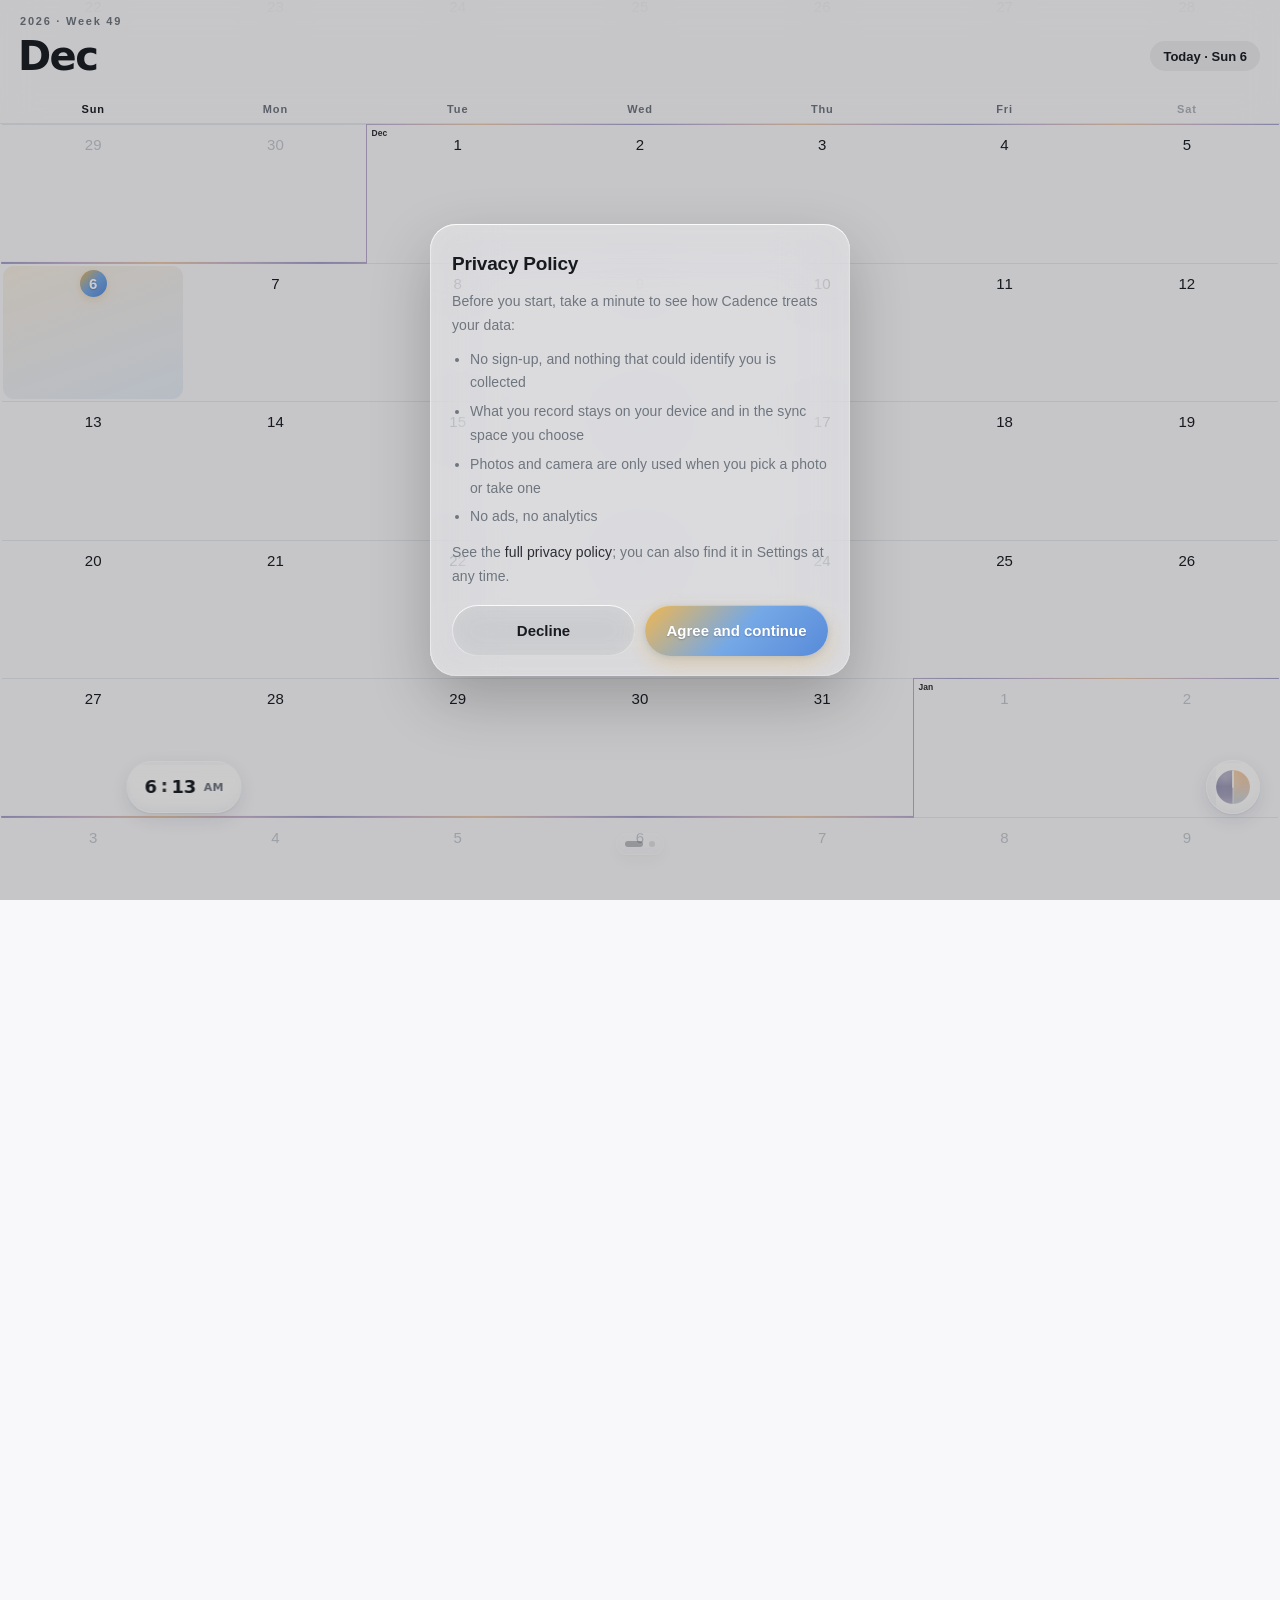
==== index.html @ f8f83a0d "1.5.1：滑完马上拖 logo 到「设置」不再被切回去；侧拉菜单 / 编辑日历开着时不再持续重画；冷启动预热侧拉菜单 - 左右滑松手后动画走完才切页：这期间拖 logo 进了设置页，迟到的「切到目标" ====
<!DOCTYPE html>
<html lang="zh-CN">
<head>
<meta charset="utf-8">
<meta name="viewport" content="width=device-width, initial-scale=1, viewport-fit=cover, maximum-scale=1">
<title>节律</title>
<meta name="description" content="按年、月、周查看与管理带优先级颜色的事件">
<meta name="apple-mobile-web-app-capable" content="yes">
<meta name="mobile-web-app-capable" content="yes">
<meta name="apple-mobile-web-app-title" content="节律">
<meta name="apple-mobile-web-app-status-bar-style" content="default">
<meta name="theme-color" content="#F8F8FA" media="(prefers-color-scheme: light)" id="themeLight">
<meta name="theme-color" content="#141416" media="(prefers-color-scheme: dark)" id="themeDark">
<link rel="manifest" href="manifest.webmanifest">
<link rel="icon" type="image/png" href="icons/icon-192.png?v=0.22.0">
<link rel="apple-touch-icon" href="icons/apple-touch-icon.png?v=0.22.0">
<script>
  (function () {
    try {
      var s = JSON.parse(localStorage.getItem('mcal.settings.v1') || '{}');
      var t = s.theme || 'auto';
      var dark = t === 'dark' || (t === 'auto' && matchMedia('(prefers-color-scheme: dark)').matches);
      document.documentElement.dataset.theme = dark ? 'dark' : 'light';
      if (s.vault) document.documentElement.classList.add('locked');
    } catch (e) { document.documentElement.dataset.theme = 'light'; }
  })();
</script>
<link rel="stylesheet" href="styles.css?v=0.22.0">
<link rel="stylesheet" href="days.css?v=0.22.0">
</head>
<body>

<div id="pages">
  <!-- 今日 -->
  <section class="page" id="page-today">
    <header class="ptitle">
      <div><h1>今天</h1><p id="todayDate"></p></div>
    </header>
    <div class="pscroll" id="todayBody"></div>
  </section>

  <!-- 日历 -->
  <section class="page active" id="page-cal">
    <header class="topbar">
      <div class="title-wrap">
        <!-- 编辑式标题（用户选的 B）：上面一行小号眉题（年份 · 第几周），下面大号月份；右边一颗小标签写今天，点了回到今天 -->
        <div class="cal-eyebrow" id="calEyebrow" data-uc></div>
        <div class="title" role="button" aria-label="选择日历"><h1 id="calTitle"></h1><span class="cal-chip" id="calChip" data-uc hidden></span><p id="calSub"></p><svg class="title-chev" viewBox="0 0 24 24" aria-hidden="true"><path d="M7 10l5 5 5-5"/></svg></div>
      </div>
      <button class="cal-today tap" id="calToday" type="button" data-uc></button>
    </header>
    <div class="wk-glow" id="wkGlow" aria-hidden="true"></div>
    <div class="weekdays" id="weekdays"></div>
    <div class="cal-body" id="calBody">
      <div id="calViewport"><div id="calZoom"><div id="calTrack"></div></div></div>
      <div class="preview glass-panel" id="preview" aria-live="polite"></div>
    </div>
  </section>

  <!-- 纪念日历：日子列表（只在纪念日历里出现在底部菜单） -->
  <section class="page" id="page-days">
    <header class="dv-head">
      <button class="dv-title" aria-label="选择日历"><h1 class="dvName" data-uc></h1><p class="dvSub"></p></button>
    </header>
    <div class="pscroll dv-scroll" id="dvList"></div>
  </section>

  <!-- 纪念日历：总览（只在纪念日历里出现在底部菜单） -->
  <section class="page" id="page-dsum">
    <header class="dv-head">
      <button class="dv-title" aria-label="选择日历"><h1 class="dvSumName">总览</h1><p class="dvName" data-uc></p></button>
    </header>
    <div class="pscroll dv-scroll" id="dvSum"></div>
  </section>

  <!-- 记录日历：等级统计 -->
  <section class="page" id="page-rstat">
    <header class="ptitle">
      <div><h1>统计</h1><p id="rsName" data-uc></p></div>
    </header>
    <div class="pscroll rs-scroll">
      <!-- 时段卡片：周 / 月 / 年 / 全部 四页，左右滑动切换；每页自己的 ‹ › 翻时段（app.js 的 renderRsCard） -->
      <section class="rs-pcard" id="rsCard">
        <!-- 周 / 月 / 年 / 全部：液态玻璃分段（UI.lgBar），按住水滴变大、可以拖；卡片左右滑时水滴跟着走 -->
        <div class="rs-pseg" id="rsSeg"></div>
        <div class="rs-pages" id="rsPages"></div>
      </section>
      <!-- 卡片外面：换看法 -->
      <nav class="rs-views" id="rsTabs" role="tablist"></nav>
      <div id="rsBody"></div>
    </div>
  </section>

  <!-- 课表 -->
  <section class="page" id="page-sched">
    <header class="ptitle">
      <div><h1>日程</h1></div>
      <div class="sc-actions"><button class="chip-btn glass" id="schedImport">导入</button></div>
    </header>
    <div class="sc-nav" id="schedNav">
      <button class="nav-btn" id="schedPrev" aria-label="上一周">‹</button>
      <button class="sc-week" id="schedWeekBtn" aria-label="选择月份和周"><b id="schedWeekMain"></b><small id="schedWeekSub"></small></button>
      <button class="nav-btn" id="schedNext" aria-label="下一周">›</button>
      <button class="chip-btn glass sc-fit" id="schedFit" hidden>还原</button>
      <button class="chip-btn glass sc-this" id="schedThisWeek" hidden>本周</button>
    </div>
    <div class="pscroll sc-scroll" id="schedBody"></div>
  </section>

  <!-- 设置 -->
  <section class="page" id="page-set">
    <button class="set-back tap" id="backToCal" aria-label="回到日历"><span class="face"><svg viewBox="0 0 24 24" aria-hidden="true"><path d="M14.5 5.5L8 12l6.5 6.5"/></svg></span></button>
    <div class="pscroll" id="setBody">
      <div class="profile">
        <button class="avatar" id="avatarBtn" aria-label="更换头像">
          <img id="avatarImg" alt="" hidden>
          <span id="avatarInitial"></span>
          <span class="avatar-edit">更换</span>
        </button>
        <div class="profile-main">
          <input id="nickInput" class="nick" placeholder="设置昵称" maxlength="20" autocomplete="off">
          <span class="status-pill" id="statusPill"><i></i><span id="profileSub"></span></span>
        </div>
      </div>
      <div id="setGroups"></div>
      <div class="foot"><img src="icons/icon-192.png" alt=""><b>节律</b><span id="statLine"></span></div>
      <div class="pv-setfoot"><button type="button" id="pvOpen">隐私政策</button></div>
    </div>
  </section>
</div>

<!-- 底部菜单栏（可点击，也可长按拖动切换） -->
<div class="dock" id="dock">
  <nav class="tabbar glass" id="tabbar">
    <span class="tab-ind" id="tabInd"></span>
    <button data-page="today" aria-label="今日">
      <svg viewBox="0 0 24 24"><rect x="4" y="4" width="16" height="16" rx="4.5"/><path d="M8.4 12.2l2.5 2.5 4.7-5.2"/></svg>
      <span>今日</span>
    </button>
    <button data-page="cal" class="on" aria-label="日历">
      <svg viewBox="0 0 24 24"><rect x="3.5" y="4.5" width="17" height="16" rx="4"/><path d="M3.5 9.2h17M8 2.8v3.4M16 2.8v3.4"/><text id="tabCalNum" x="12" y="17.9" text-anchor="middle" font-size="8.6" font-weight="700" fill="currentColor" stroke="none" style="font-variant-numeric:tabular-nums;letter-spacing:-.2px">1</text></svg>
      <span>日历</span>
    </button>
    <button data-page="days" aria-label="纪念日" hidden>
      <svg viewBox="0 0 24 24"><path d="M12 20s-7-4.4-7-10a4 4 0 0 1 7-2.6A4 4 0 0 1 19 10c0 5.6-7 10-7 10z"/></svg>
      <span>纪念日</span>
    </button>
    <button data-page="dsum" aria-label="总览" hidden>
      <svg viewBox="0 0 24 24"><rect x="3.5" y="3.5" width="7" height="9" rx="2"/><rect x="13.5" y="3.5" width="7" height="5" rx="2"/><rect x="13.5" y="11.5" width="7" height="9" rx="2"/><rect x="3.5" y="15.5" width="7" height="5" rx="2"/></svg>
      <span>总览</span>
    </button>
    <button data-page="rstat" aria-label="统计" hidden>
      <svg viewBox="0 0 24 24"><path d="M5 20V11M12 20V4M19 20v-6"/></svg>
      <span>统计</span>
    </button>
    <button data-page="sched" aria-label="日程">
      <svg viewBox="0 0 24 24"><rect x="3.5" y="4.5" width="17" height="16" rx="4"/><path d="M3.5 9.5h17M9.5 9.5v11M3.5 15h17"/></svg>
      <span>课表</span>
    </button>
    <button data-page="set" aria-label="设置">
      <span class="tab-avatar" id="tabAvatar" hidden></span>
      <svg viewBox="0 0 24 24" id="tabGear"><path d="M10.40 5.08L10.75 2.48 L13.25 2.48 L13.60 5.08A7.1 7.1 0 0 1 15.76 5.98L17.84 4.38 L19.62 6.16 L18.02 8.24A7.1 7.1 0 0 1 18.92 10.40L21.52 10.75 L21.52 13.25 L18.92 13.60A7.1 7.1 0 0 1 18.02 15.76L19.62 17.84 L17.84 19.62 L15.76 18.02A7.1 7.1 0 0 1 13.60 18.92L13.25 21.52 L10.75 21.52 L10.40 18.92A7.1 7.1 0 0 1 8.24 18.02L6.16 19.62 L4.38 17.84 L5.98 15.76A7.1 7.1 0 0 1 5.08 13.60L2.48 13.25 L2.48 10.75 L5.08 10.40A7.1 7.1 0 0 1 5.98 8.24L4.38 6.16 L6.16 4.38 L8.24 5.98A7.1 7.1 0 0 1 10.40 5.08Z"/><circle cx="12" cy="12" r="3"/></svg>
      <span>设置</span>
    </button>
  </nav>
</div>

<!-- 加号：固定在右下角菜单栏上方 -->
<!-- 滑到别的周、月、年时出现：回到今天（在加号上方，淡淡的半透明） -->
<button class="back-today glass sched-back" id="schedBack" aria-label="回到本周" hidden><svg viewBox="0 0 24 24" width="20" height="20"><path d="M9 14L4 9l5-5" fill="none" stroke="currentColor" stroke-width="2.2" stroke-linecap="round" stroke-linejoin="round"/><path d="M4 9h10.5a5.5 5.5 0 0 1 0 11H11" fill="none" stroke="currentColor" stroke-width="2.2" stroke-linecap="round"/></svg></button>
<button class="back-today glass" id="calBack" aria-label="回到今天" hidden><svg viewBox="0 0 24 24" width="20" height="20"><path d="M9 14L4 9l5-5" fill="none" stroke="currentColor" stroke-width="2.2" stroke-linecap="round" stroke-linejoin="round"/><path d="M4 9h10.5a5.5 5.5 0 0 1 0 11H11" fill="none" stroke="currentColor" stroke-width="2.2" stroke-linecap="round"/></svg></button>
<button class="fab glass accent" id="fab" aria-label="添加事件">
    <svg viewBox="0 0 24 24" width="26" height="26" aria-hidden="true"><path d="M12 5v14M5 12h14" stroke="currentColor" stroke-width="2.4" stroke-linecap="round"/></svg>
  </button>

<!-- 左侧日历栏：在日历页从左往右滑动拉出 -->
<div class="drawer-scrim" id="drawerScrim"></div>
<aside class="drawer" id="calDrawer" aria-label="选择日历" aria-hidden="true">
  <header class="dr-head"><h2>日历</h2><p>每个日历的内容分开显示</p></header>
  <div class="dr-list" id="drawerList"></div>
  <button class="dr-add lgbtn tap" id="drawerAdd">
    <i class="dr-add-ic"><svg viewBox="0 0 24 24" width="16" height="16" aria-hidden="true"><path d="M12 5v14M5 12h14" stroke-width="2.6"/></svg></i>
    <span>新建子日历</span>
  </button>
</aside>

<div class="backdrop" id="backdrop"></div>

<!-- 添加 / 编辑 -->
<section class="sheet composer" id="composer" aria-label="添加事件">
  <div class="handle"></div>
  <div class="cmp-head">
    <h2 class="cmp-h2"><span id="cmpHeading">新建事件</span><small class="cmp-hdate" id="cmpHeadDate"></small></h2>
    <span class="spacer"></span>
    <div class="cmp-edit" id="cmpEditBar">
      <button class="cmp-check" id="cmpDone" aria-pressed="false"><i></i><span>已完成</span></button>
      <button class="text-btn danger" id="cmpDelete">删除</button>
    </div>
    <button class="text-btn muted" id="cmpClear" hidden>清空</button>
    <div class="seg small mode-seg" id="cmpModeSeg"><button class="on" aria-pressed="true">单个</button><button id="cmpBatch">批量</button></div>
    <button class="cmp-save" id="cmpSave">添加</button>
  </div>
  <div class="cmp-scroll">
  <div class="cmp-sec cmp-presets" id="cmpPresetSec" hidden>
    <span class="cmp-label">常用事件<small>长按可删除</small></span>
    <div class="cmp-chips" id="cmpPresets"></div>
    <div class="cmp-chips cmp-next" id="cmpPresetNext" hidden></div>
  </div>
  <div class="cmp-card">
    <textarea id="cmpTitle" rows="1" placeholder="准备做什么？" enterkeyhint="done"></textarea>
    <textarea id="cmpNote" rows="2" placeholder="备注（选填）"></textarea>
  </div>
  <!-- 编辑已有事件时：同名的事件有几条、在哪个日历；点开选放进哪个子日历（js/editor.js 的 paintSame） -->
  <button class="cmp-same tap" id="cmpSame" type="button" hidden></button>
  <div class="cmp-sec">
    <span class="cmp-label" id="cmpPriLabel">优先级</span>
    <div id="cmpPri"></div>
  </div>
  <div class="cmp-sec" id="cmpSegSec" hidden>
    <span class="cmp-label">分段评价<small>每半小时一段 · 先点一段，再选等级</small></span>
    <div class="seg-strip" id="cmpSegStrip"></div>
    <div class="cmp-chips" id="cmpSegLv"></div>
  </div>
  <!-- 日期、时间段、提醒、重复：直接展开，不用再点一下弹出来 -->
  <div class="cmp-sec cmp-when">
    <div class="cmp-when-head"><span class="cmp-label">时间</span><div class="seg small" id="cmpPkTabs"><button data-v="date" class="on">日期</button><button data-v="range">时间段</button></div></div>
    <div class="pk-body cmp-pk" id="cmpPkBody"></div>
  </div>
  <div class="cmp-sec" hidden>
    <span class="cmp-label">日期</span>
    <div class="cmp-chips" id="cmpQuick"></div>
    <div class="cmp-other" id="cmpOther" hidden>
      <div class="cmp-other-head"><span id="cmpOtherTitle">选择日期</span>
        <div class="seg small" id="cmpOtherMode"><button data-v="cal" class="on">日历</button><button data-v="wheel">滚轮</button></div>
      </div>
      <div id="cmpOtherBody"></div>
    </div>
  </div>
  <div class="cmp-tools" hidden>
    <button class="tool date-tool glass" id="cmpDate">
      <svg viewBox="0 0 24 24" width="17" height="17"><circle cx="12" cy="12" r="8.5"/><path d="M12 7.5V12l3 2"/></svg>
      <span id="cmpDateLabel"></span>
    </button>
    <span class="spacer"></span>
  </div>
  </div>
</section>

<!-- 纪念日：每个日子的主页（单独一页：上面是主题图片，下面是小纸条、相册等） -->
<section class="dp" id="dayPage" aria-hidden="true" aria-label="纪念日">
  <div class="dp-scroll" id="dpScroll">
    <header class="dp-cover" id="dpCover">
      <div class="dp-bg" id="dpCoverBg"></div>
      <div class="dp-bar">
        <button class="dp-btn" data-pg="back" aria-label="返回"><svg data-sf="chevron.left" viewBox="0 0 24 24"><path d="M14.5 5.5L8 12l6.5 6.5"/></svg></button>
        <span class="spacer"></span>
        <button class="dp-btn" data-pg="share" aria-label="分享图片"><svg data-sf="square.and.arrow.up" viewBox="0 0 24 24"><path d="M12 15V3.5M7.5 8L12 3.5 16.5 8"/><path d="M5 12.5V18a2.5 2.5 0 0 0 2.5 2.5h9A2.5 2.5 0 0 0 19 18v-5.5"/></svg></button>
        <button class="dp-btn txt" data-pg="edit" id="dpEdit">编辑</button>
      </div>
      <div class="dp-plate" id="dpPlate"></div>
    </header>
    <div class="dp-body" id="ddBody"></div>
  </div>
</section>

<!-- 纪念日：主题图片 -->
<!-- 纪念日：展开的月历（总览顶上的本月小窗点开），竖着滑看每个月 -->
<section class="sheet tall" id="dayMonths" aria-label="日历">
  <div class="handle"></div>
  <div class="sheet-head">
    <button class="text-btn muted" data-close>关闭</button>
    <h2>日历</h2>
    <span style="width:40px"></span>
  </div>
  <div class="list dm-body" id="dmBody"></div>
</section>

<section class="sheet dcv" id="dayCover" aria-label="主题图片">
  <div class="handle"></div>
  <div class="sheet-head">
    <button class="text-btn muted" data-close>取消</button>
    <h2>主题图片</h2>
    <span style="width:40px"></span>
  </div>
  <div class="list dc-body" id="dcBody"></div>
</section>
<input type="file" id="dayCoverFile" accept="image/*" hidden>

<!-- 纪念日：新建 / 编辑 -->
<section class="sheet tall de" id="dayEditor" aria-label="编辑日子">
  <div class="handle"></div>
  <div class="sheet-head">
    <button class="text-btn muted" data-close>取消</button>
    <h2 id="deHead">新的日子</h2>
    <button class="text-btn strong" id="deSave">添加</button>
  </div>
  <div class="list de-body" id="deBody"></div>
</section>

<!-- 纪念日：小纸条 -->
<section class="sheet dn" id="dayNote" aria-label="小纸条">
  <div class="handle"></div>
  <div class="sheet-head">
    <button class="text-btn muted" data-close>取消</button>
    <h2 id="dnTitle">写一张小纸条</h2>
    <button class="text-btn strong" id="dnSave">贴上</button>
  </div>
  <div class="dn-body">
    <p class="dn-meta" id="dnMeta" data-uc></p>
    <textarea id="dnText" rows="6" maxlength="2000" placeholder="今天想对这个日子说点什么？"></textarea>
  </div>
</section>

<!-- 纪念日：分享图片 -->
<section class="sheet tall ds" id="dayShare" aria-label="分享图片">
  <div class="ds-amb" id="dsAmb" aria-hidden="true"><img alt=""></div>
  <div class="handle"></div>
  <div class="sheet-head">
    <button class="text-btn muted" data-close>完成</button>
    <h2>分享图片</h2>
    <button class="text-btn strong" id="dsSave">保存</button>
  </div>
  <div class="list ds-body" id="dsBody">
    <div class="ds-stage" id="dsStage"><img id="dsImg" alt="分享图片预览"></div>
    <div id="dsOpts"></div>
  </div>
</section>
<input type="file" id="dayPhotoFile" accept="image/*" multiple hidden>
<input type="file" id="dayBgFile" accept="image/*" hidden>

<!-- 批量添加 -->
<section class="sheet tall" id="batchSheet" aria-label="批量添加">
  <div class="handle"></div>
  <div class="cmp-head batch-head">
    <h2>新建事件</h2>
    <span class="spacer"></span>
    <div class="seg small mode-seg"><button id="batchSingle">单个</button><button class="on" aria-pressed="true">批量</button></div>
    <button class="cmp-save" id="batchSave">添加</button>
  </div>
  <div class="batch-scroll" id="batchScroll">
  <div class="bpaste">
    <textarea id="batchPaste" rows="2" placeholder="粘贴文字自动识别，一行一个事件&#10;例：10/27 15:00-17:00 组会 高 提醒"></textarea>
    <button class="chip-btn glass" id="batchParse" disabled>识别</button>
  </div>
  <p class="sheet-hint" id="batchHint">名称必填；不选优先级默认为灰色；备注可不填。</p>
  <div class="batch-presets" id="batchPresets" hidden></div>
  <div class="batch-list" id="batchList"></div>
  </div>
  <button class="float-add glass" id="batchAddRow"><svg viewBox="0 0 24 24" width="17" height="17"><path d="M12 5v14M5 12h14" fill="none" stroke="currentColor" stroke-width="2.4" stroke-linecap="round"/></svg><span>再加一个</span></button>
</section>

<!-- 日期 / 时间段 -->
<section class="sheet picker" id="datePicker" aria-label="选择日期">
  <div class="pk-head">
    <button class="round glass" id="pkCancel" aria-label="取消">
      <svg data-sf="xmark" viewBox="0 0 24 24" width="18" height="18"><path d="M6 6l12 12M18 6L6 18" stroke="currentColor" stroke-width="2.2" stroke-linecap="round"/></svg>
    </button>
    <div class="seg small" id="pkTabs"><button data-v="date" class="on">日期</button><button data-v="range">时间段</button></div>
    <button class="round glass accent" id="pkOk" aria-label="确定">
      <svg viewBox="0 0 24 24" width="20" height="20"><path d="M5 12.5l4.5 4.5L19 7.5" fill="none" stroke="currentColor" stroke-width="2.6" stroke-linecap="round" stroke-linejoin="round"/></svg>
    </button>
  </div>
  <div class="pk-body" id="pkBody"></div>
</section>

<!-- 通用表单（连接 GitHub、修改密码等） -->
<section class="sheet fl" id="formSheet" aria-label="表单">
  <div class="handle"></div>
  <div class="sheet-head">
    <button class="sh-btn lgbtn lgn tap" data-close>取消</button>
    <h2 id="formTitle"></h2>
    <button class="sh-ok tap" id="formSubmit">确定</button>
  </div>
  <form class="form" id="formBody" autocomplete="off"></form>
</section>

<!-- 从其他日历导入：每个来源日历选导到哪里（js/calimport.js） -->
<section class="sheet fl" id="importSheet" aria-label="从其他日历导入">
  <div class="handle"></div>
  <div class="sheet-head">
    <button class="sh-btn lgbtn lgn tap" data-close>取消</button>
    <h2>导入日历</h2>
    <button class="sh-ok tap" id="impGo">导入</button>
  </div>
  <div class="form" id="impBody"></div>
</section>

<!-- 课表：导入 / 编辑 -->
<section class="sheet tall" id="schedSheet" aria-label="日程">
  <div class="handle"></div>
  <div class="sheet-head">
    <button class="text-btn muted" data-close>取消</button>
    <h2 id="schedTitle">导入课表</h2>
    <button class="text-btn strong" id="schedOk">导入</button>
  </div>
  <div class="form" id="schedForm"></div>
</section>
<!-- 选择月份和周 -->
<div class="cpop-scrim" id="wkpickScrim"></div>
<div class="wkpick" id="wkpick" role="dialog" aria-label="选择周"></div>
<!-- 课程信息浮窗 -->
<div class="cpop-scrim" id="cpopScrim"></div>
<div class="cpop" id="cpop" role="dialog" aria-label="课程信息"></div>
<input type="file" id="schedFile" accept=".ics,.html,.htm,text/calendar,text/html" hidden>
<input type="file" id="schedPhoto" accept="image/*" hidden>

<!-- 帮助 -->
<section class="sheet fl" id="notifySheet" aria-label="提醒通知">
  <div class="handle"></div>
  <div class="sheet-head">
    <span></span>
    <h2>提醒通知</h2>
    <button class="sh-ok tap" data-close>完成</button>
  </div>
  <div class="help-body ncard" id="notifyBody"></div>
</section>
<!-- 新建子日历：两种日历的介绍卡片（左：记录日历，右：纪念日历），各带一个简单的效果图 -->
<section class="sheet fl" id="calKindSheet" aria-label="新建子日历">
  <div class="handle"></div>
  <div class="sheet-head">
    <button class="sh-btn lgbtn lgn tap" data-close>取消</button>
    <h2>新建子日历</h2>
    <span></span>
  </div>
  <p class="ck-lead">子日历和主日历分开记，也可以显示在主日历里。</p>
  <div class="ck-grid">
    <button class="ck-card tap" data-k="rec" style="--cc:#4687DB">
      <span class="ck-art ck-rec" aria-hidden="true">
        <span class="ck-wk"><i></i><i></i><i></i><i></i><i></i><i></i><i></i></span>
        <span class="ck-rows"><b style="--w:62%;background:linear-gradient(90deg,#4687DB 75%,#8F90AC 88%,#E48E50)"></b><b style="--w:44%;background:linear-gradient(90deg,#E48E50 70%,#DA5036)"></b><b style="--w:80%;background:linear-gradient(90deg,#DF693A,#D53D37 25%)"></b><b style="--w:36%;background:#5BA86B"></b></span>
        <span class="ck-bars"><i style="--h:40%;--c:#5BA86B"></i><i style="--h:70%;--c:#E48E50"></i><i style="--h:55%;--c:#E07A3C"></i><i style="--h:85%;--c:#D53D37"></i></span>
      </span>
      <b class="ck-name">记录日历</b>
      <span class="ck-desc">像主日历一样记一件件事：时间、提醒、完成。可以用 4 个等级评分，看统计。</span>
      <span class="ck-eg">适合：运动、学习、日志</span>
    </button>
    <button class="ck-card tap" data-k="days" style="--cc:#D46A8C">
      <span class="ck-art ck-days" aria-hidden="true">
        <span class="ck-heart"><svg viewBox="0 0 24 24"><path d="M12 20.5s-7.8-4.6-7.8-10.6a4.3 4.3 0 0 1 7.8-2.6 4.3 4.3 0 0 1 7.8 2.6c0 6-7.8 10.6-7.8 10.6z"/></svg></span>
        <span class="ck-big"><small>还有</small>12<small>天</small></span>
        <span class="ck-pill">每年 · 生日</span>
      </span>
      <b class="ck-name">纪念日历</b>
      <span class="ck-desc">记重要的日子：未来的倒数，过去的累计。可以写小纸条、建相册、生成分享图片。</span>
      <span class="ck-eg">适合：生日、纪念日、旅行</span>
    </button>
  </div>
</section>
<section class="sheet tall fl" id="helpSheet" aria-label="帮助">
  <div class="handle"></div>
  <div class="sheet-head">
    <span></span>
    <h2 id="helpTitle"></h2>
    <button class="sh-ok tap" data-close>完成</button>
  </div>
  <div class="help-body" id="helpBody"></div>
</section>

<div class="popover glass-panel" id="popover" role="menu"></div>

<!-- 锁屏 -->
<div class="lock" id="lock" aria-label="输入密码解锁">
  <div class="lock-card">
    <div class="avatar big" id="lockAvatar"></div>
    <h2 id="lockName"></h2>
    <p>节律不再使用开屏密码。最后输入一次原来的密码，之后打开就不用了。</p>
    <form id="lockForm" autocomplete="off">
      <input id="lockPw" type="password" placeholder="密码" enterkeyhint="go" autocomplete="current-password">
      <button class="wide-btn glass accent" type="submit">完成</button>
    </form>
    <p class="lock-err" id="lockErr"></p>
    <button class="text-btn muted small" id="lockForgot">忘记密码（重新粘贴令牌即可）</button>
  </div>
</div>

<div class="toast" id="toast" role="status" aria-live="polite"></div>
<input type="file" id="avatarFile" accept="image/*" hidden>
<input type="file" id="importFile" accept="application/json,.json" hidden>
<input type="file" id="icsFile" accept=".ics,text/calendar" hidden>
<input type="file" id="icFile" accept="application/json,.json" hidden>

<script src="js/store.js?v=0.22.0"></script>
<script src="js/i18n.js?v=0.22.0"></script>
<script src="js/native.js?v=0.22.0"></script>
<script src="js/ui.js?v=0.22.0"></script>
<script src="js/calendar.js?v=0.22.0"></script>
<script src="js/editor.js?v=0.22.0"></script>
<script src="js/push.js?v=0.22.0"></script>
<script src="js/sched.js?v=0.22.0"></script>
<script src="js/schedread.js?v=0.22.0"></script>
<script src="js/drawer.js?v=0.22.0"></script>
<script src="js/app.js?v=0.22.0"></script>
<script src="js/calimport.js?v=0.22.0"></script>
<script src="js/days.js?v=0.22.0"></script>
<style>
#pvGate{position:fixed;inset:0;z-index:99999;display:flex;align-items:center;justify-content:center;
  padding:24px;background:rgba(20,20,26,.22)}
/* 透明液态玻璃：中间几乎全透，靠模糊、高光边撑住；和 App 里的玻璃同一套变量 */
#pvGate .pv-card{width:100%;max-width:420px;color:var(--text,#1b1a20);
  background:color-mix(in srgb, var(--bg,#fff) 30%, transparent);
  backdrop-filter:var(--glass-fx-strong,blur(32px) saturate(180%));-webkit-backdrop-filter:var(--glass-fx-strong,blur(32px) saturate(180%));
  border-radius:26px;padding:24px 22px 20px;box-shadow:var(--glass-rim,none),0 24px 60px rgba(0,0,0,.22);
  font:15px/1.7 -apple-system,BlinkMacSystemFont,"PingFang SC","Microsoft YaHei",sans-serif;max-height:86vh;overflow:auto}
:root[data-theme="dark"] #pvGate .pv-card{background:color-mix(in srgb, var(--bg,#111) 26%, transparent)}
#pvGate h2{margin:0 0 10px;font-size:19px;font-weight:680;letter-spacing:-.01em}
#pvGate p{margin:0 0 10px;color:var(--text2,#6e6a78);font-size:14px}
#pvGate ul{margin:0 0 12px;padding-left:18px;color:var(--text2,#6e6a78);font-size:14px}
#pvGate li{margin-bottom:5px}
#pvGate a{color:var(--accent,#4a6cf7);text-decoration:none}
#pvGate .pv-actions{display:flex;gap:10px;margin-top:16px}
/* 隐私政策全文：在 App 里整页盖上去，左上角返回回到原来的地方（不离开 App、不新开网页） */
#pvDoc{position:fixed;inset:0;z-index:100000;display:none;flex-direction:column;background:var(--bg,#F7F7F9)}
#pvDoc.show{display:flex;animation:pvIn .28s cubic-bezier(.2,.9,.3,1)}
@keyframes pvIn{from{transform:translateY(24px);opacity:0}to{transform:none;opacity:1}}
#pvDoc .pv-bar{flex:none;display:flex;align-items:center;gap:8px;padding:calc(var(--safe-t,env(safe-area-inset-top)) + 8px) 12px 8px}
#pvDoc .pv-back{display:inline-flex;align-items:center;gap:2px;height:40px;padding:0 16px 0 10px;border:0;border-radius:999px;cursor:pointer;
  font:600 15px -apple-system,BlinkMacSystemFont,"PingFang SC",sans-serif;color:var(--text,#1b1a20);
  background:color-mix(in srgb, var(--text,#1b1a20) 7%, transparent);box-shadow:var(--glass-rim,none)}
#pvDoc .pv-back svg{width:20px;height:20px;fill:none;stroke:currentColor;stroke-width:2.4;stroke-linecap:round;stroke-linejoin:round}
#pvDoc iframe{flex:1;width:100%;border:0;background:transparent}
#pvGate .pv-btn{flex:1;padding:13px;border:0;border-radius:999px;font-size:15px;font-weight:600;
  background:color-mix(in srgb, var(--text,#1b1a20) 7%, transparent);box-shadow:var(--glass-rim,none);
  color:var(--text,#1b1a20);cursor:pointer;font-family:inherit}
/* 确认键：和加号同一种品牌渐变 */
#pvGate .pv-primary{background:var(--brand-grad,#4F80C4);color:#fff;font-weight:700;
  text-shadow:0 1px 1.5px rgba(60,50,80,.3);box-shadow:inset 0 1px 0 rgba(255,255,255,.35),var(--brand-glow,none)}
#pvGate .pv-btn:active{transform:scale(.97)}
#pvGate .pv-tip{margin:12px 0 0;font-size:12.5px;color:var(--text2,#8a8694)}
.pv-setfoot{text-align:center;padding:6px 0 22px}
.pv-setfoot button{border:0;background:none;color:var(--text2,#8a8694);font-size:13px;font-family:inherit;cursor:pointer;text-decoration:underline;text-underline-offset:2px}
</style>
<div id="pvGate" role="dialog" aria-modal="true" aria-labelledby="pvTitle">
  <div class="pv-card">
    <h2 id="pvTitle">隐私政策</h2>
    <p>开始使用前，花一分钟了解节律怎么对待你的数据：</p>
    <ul>
      <li>不需要注册，不收集任何能认出你的信息</li>
      <li>记下的内容只存在你的设备和你自己选的同步空间里</li>
      <li>相册、相机只在你主动选择照片或拍照时使用</li>
      <li>没有广告，没有统计分析</li>
    </ul>
    <p>完整内容见 <a href="privacy.html" id="pvFull">隐私政策全文</a>，之后也可以随时在「设置」里查看。</p>
    <div class="pv-actions">
      <button type="button" class="pv-btn" id="pvNo">不同意</button>
      <button type="button" class="pv-btn pv-primary" id="pvYes">同意并继续</button>
      <button type="button" class="pv-btn pv-primary" id="pvDone" hidden>完成</button>
    </div>
    <p class="pv-tip" id="pvTip" hidden>不同意将无法使用节律。我们不会收集任何数据，日程只存在你这台设备上。</p>
  </div>
</div>
<script>
(function () {
  var KEY = 'mcal.privacy.v1';
  var gate = document.getElementById('pvGate');
  if (!gate) return;
  // review：已经同意过、从「设置」里再看一遍——只留「完成」，点外面也能关（不再要你重新同意）
  function open(review) {
    gate.classList.toggle('review', !!review);
    document.getElementById('pvNo').hidden = !!review; document.getElementById('pvYes').hidden = !!review; document.getElementById('pvDone').hidden = !review;
    document.getElementById('pvTip').hidden = true;
    gate.style.display = 'flex'; document.documentElement.style.overflow = 'hidden';
  }
  function close() { gate.style.display = 'none'; document.documentElement.style.overflow = ''; }
  var agreed = false;
  try { agreed = !!localStorage.getItem(KEY); } catch (e) {}
  if (agreed) close();
  document.getElementById('pvYes').addEventListener('click', function () {
    try { localStorage.setItem(KEY, String(Date.now())); } catch (e) {}
    close();
  });
  document.getElementById('pvNo').addEventListener('click', function () {
    document.getElementById('pvTip').hidden = false;
  });
  document.getElementById('pvDone').addEventListener('click', close);
  gate.addEventListener('click', function (e) { if (e.target === gate && gate.classList.contains('review')) close(); });
  document.addEventListener('click', function (e) {
    if (e.target && e.target.id === 'pvOpen') open(true);
  });
  // 隐私政策全文：在 App 里整页盖上去（iframe），返回键 / 安卓的返回 / 浏览器后退都回到原来的地方
  var doc = null;
  function openDoc() {
    if (!doc) {
      doc = document.createElement('div'); doc.id = 'pvDoc'; doc.setAttribute('role', 'dialog'); doc.setAttribute('aria-label', '隐私政策');
      doc.innerHTML = '<div class="pv-bar"><button type="button" class="pv-back" id="pvDocBack"><svg viewBox="0 0 24 24"><path d="M14.5 5.5 8 12l6.5 6.5"/></svg>返回</button></div><iframe title="隐私政策"></iframe>';
      document.body.appendChild(doc);
      doc.querySelector('#pvDocBack').addEventListener('click', function () { history.state && history.state.pvDoc ? history.back() : closeDoc(); });
    }
    var dark = document.documentElement.dataset.theme === 'dark';
    doc.querySelector('iframe').src = 'privacy.html?embed&' + (dark ? 'dark' : 'light') + '&lang=' + ((window.MC && MC.lang && MC.lang()) || '');   // 跟 App 自己的浅色 / 深色，不跟系统
    doc.classList.add('show');
    document.documentElement.classList.add('ui-open');   // 原生底栏控件让开
    try { history.pushState({ pvDoc: 1 }, ''); } catch (e) {}
  }
  function closeDoc() { if (doc) doc.classList.remove('show'); if (!document.querySelector('.sheet.show, .confirm.show')) document.documentElement.classList.remove('ui-open'); }
  window.addEventListener('popstate', function () { if (doc && doc.classList.contains('show')) closeDoc(); });
  document.addEventListener('click', function (e) {
    var a = e.target && e.target.closest && e.target.closest('#pvFull, [data-privacy]');
    if (a) { e.preventDefault(); openDoc(); }
  });
})();
</script>

<!-- 悬浮控件：左「时钟 / 返回」气泡 · 中分页点 · 右 logo 扇形菜单（样式见 styles.css 末尾） -->
<svg width="0" height="0" style="position:absolute" aria-hidden="true"><filter id="lg-refract" x="-30%" y="-30%" width="160%" height="160%" color-interpolation-filters="sRGB">
  <feTurbulence type="fractalNoise" baseFrequency="0.012 0.02" numOctaves="1" seed="9" result="n"/>
  <feGaussianBlur in="n" stdDeviation="1.4" result="nb"/>
  <feDisplacementMap in="SourceGraphic" in2="nb" scale="14" xChannelSelector="R" yChannelSelector="G"/>
</filter><filter id="lg-refract-soft" x="-20%" y="-20%" width="140%" height="140%" color-interpolation-filters="sRGB">
  <feTurbulence type="fractalNoise" baseFrequency="0.01 0.018" numOctaves="1" seed="9" result="n"/>
  <feGaussianBlur in="n" stdDeviation="1.6" result="nb"/>
  <feDisplacementMap in="SourceGraphic" in2="nb" scale="7" xChannelSelector="R" yChannelSelector="G"/>
</filter></svg>
<div class="dock-scrim" id="dockScrim"></div>
<!-- 【联动:底部悬浮控件】见 CLAUDE.md「联动分组」 -->
<div class="dock2" id="dock2">
  <button class="pod-today tap" id="bubbleToday" aria-label="今日">
    <span class="face" id="ptFace">
      <span class="pt-lbl pt-time" id="ptTime"></span>
      <span class="pt-lbl pt-back off" id="ptBack" aria-hidden="true"><svg viewBox="0 0 24 24"><path d="M14.5 5.5L8 12l6.5 6.5"/></svg><span id="ptBackTxt">日历</span></span>
    </span>
  </button>
  <button class="pager tap" id="pager" aria-label="切换日历 / 日程"><span class="face"><i></i><i></i></span></button>
  <div class="pod-menu" id="podMenu">
    <button class="fan fan-add tap" id="fanAdd" aria-label="添加事件" tabindex="-1"><span class="face"><svg viewBox="0 0 24 24" aria-hidden="true" style="stroke-width:2.4"><path d="M12 5v14M5 12h14"/></svg></span></button>
    <button class="fan fan-stat tap" id="fanStat" aria-label="统计" tabindex="-1" hidden><span class="face"><svg class="ic-back" viewBox="0 0 24 24" aria-hidden="true" style="stroke-width:2.4"><path d="M14.5 5.5 8 12l6.5 6.5"/></svg><svg class="ic-stat" viewBox="0 0 24 24" aria-hidden="true" style="stroke-width:2.2"><path d="M5 20V11M12 20V4M19 20v-6"/></svg></span></button>
    <button class="fan fan-set tap" id="fanSet" aria-label="设置" tabindex="-1"><span class="face"><svg class="ic-back" viewBox="0 0 24 24" aria-hidden="true" style="stroke-width:2.4"><path d="M14.5 5.5 8 12l6.5 6.5"/></svg><svg class="ic-gear" viewBox="0 0 24 24" aria-hidden="true" style="stroke-width:1.7"><path d="M10.40 5.08L10.75 2.48 L13.25 2.48 L13.60 5.08A7.1 7.1 0 0 1 15.76 5.98L17.84 4.38 L19.62 6.16 L18.02 8.24A7.1 7.1 0 0 1 18.92 10.40L21.52 10.75 L21.52 13.25 L18.92 13.60A7.1 7.1 0 0 1 18.02 15.76L19.62 17.84 L17.84 19.62 L15.76 18.02A7.1 7.1 0 0 1 13.60 18.92L13.25 21.52 L10.75 21.52 L10.40 18.92A7.1 7.1 0 0 1 8.24 18.02L6.16 19.62 L4.38 17.84 L5.98 15.76A7.1 7.1 0 0 1 5.08 13.60L2.48 13.25 L2.48 10.75 L5.08 10.40A7.1 7.1 0 0 1 5.98 8.24L4.38 6.16 L6.16 4.38 L8.24 5.98A7.1 7.1 0 0 1 10.40 5.08Z"/><circle cx="12" cy="12" r="3"/></svg></span></button>
    <button class="pod-logo tap" id="bubbleLogo" aria-label="更多" aria-expanded="false"><span class="face"><img src="icons/logo.png" alt=""><svg class="x" viewBox="0 0 24 24" aria-hidden="true"><path d="M6.5 6.5l11 11M17.5 6.5l-11 11"/></svg></span></button>
  </div>
</div>
<script>
(function () {
  const $id = id => document.getElementById(id);
  const dock2 = $id('dock2');
  if (!dock2 || !window.MC || !MC.App) return;
  const body = document.body;
  const menu = $id('podMenu'), logo = $id('bubbleLogo'), scrim = $id('dockScrim');
  const pill = $id('bubbleToday'), face = $id('ptFace'), lTime = $id('ptTime'), lBack = $id('ptBack'), lBackTxt = $id('ptBackTxt');
  const pager = $id('pager');
  const fans = { add: $id('fanAdd'), stat: $id('fanStat'), set: $id('fanSet') };
  { const rb = document.querySelector('#tabbar button[data-page="rstat"]'); fans.stat.hidden = body.dataset.kind === 'days' || !rb || rb.hidden; }   // app.js 先跑时这个按钮还不在页面里：照着「统计」页签补一次
  const reduce = matchMedia('(prefers-reduced-motion: reduce)');
  const page = () => body.dataset.page || 'cal';
  const pages = { cal: $id('page-cal'), sched: $id('page-sched'), days: $id('page-days'), dsum: $id('page-dsum') };
  // 分页点能切的几页（从左到右）：主日历 = 日历 · 日程；纪念日历 = 纪念日 · 总览（月历放在总览顶上）
  // 子日历（记录日历）只有日历这一页，不要日程（用户定的）；主日历：日历 · 日程；纪念日历：纪念日 · 总览
  const ORDER = () => body.dataset.kind === 'days' ? ['days', 'dsum'] : body.dataset.cal ? ['cal'] : ['cal', 'sched'];
  const idx = pg => ORDER().indexOf(pg);
  const todayEl = $id('page-today');

  // 液态玻璃的真折射要 backdrop-filter 支持 SVG 滤镜（Chromium / 安卓 WebView 支持，Safari 不支持）
  try { if (CSS.supports('backdrop-filter', 'url(#lg-refract)')) document.documentElement.classList.add('lg-refract'); } catch (e) {}
  // 原生壳：iOS / Mac 先只打标记，玻璃以后交给原生
  try { const N = MC.Native; if (N && N.ios) body.classList.add('native-ios'); if (N && N.mac) body.classList.add('native-mac'); } catch (e) {}

  const tick = () => { try { if (MC.Native && MC.Native.on && MC.Native.haptic && MC.Native.haptic()) return; if (navigator.vibrate && (!navigator.userActivation || navigator.userActivation.hasBeenActive)) navigator.vibrate(6); } catch (e) {} };

  // ---------- 按压反馈：按下立刻收缩，松手回弹；快速轻点也保证看得到 ----------
  let pressed = null;
  const PRESS_SEL = '.tap, #page-cal .topbar .title';
  const unpress = () => {
    if (!pressed) return;
    const t = pressed, held = performance.now() - t._pt;
    pressed = null;
    setTimeout(() => t.classList.remove('pressed'), Math.max(0, 80 - held));
  };
  document.addEventListener('pointerdown', e => {
    const t = e.target.closest && e.target.closest(PRESS_SEL);
    if (!t) return;
    if (pressed) pressed.classList.remove('pressed');
    pressed = t; t._pt = performance.now(); t.classList.add('pressed');
  }, { capture: true, passive: true });
  document.addEventListener('pointerup', unpress, { capture: true, passive: true });
  document.addEventListener('pointercancel', unpress, { capture: true, passive: true });
  document.addEventListener('pointermove', e => {
    if (!pressed) return;
    const r = pressed.getBoundingClientRect(), m = 16;   // 手指滑出按钮一段距离才算取消
    if (e.clientX < r.left - m || e.clientX > r.right + m || e.clientY < r.top - m || e.clientY > r.bottom + m) unpress();
  }, { passive: true });

  // 【联动:底部悬浮控件】见 CLAUDE.md「联动分组」
  // ---------- logo 扇形菜单 ----------
  // 按钮沿四分之一圆弧排开，彼此的间距和到 logo 的间距一样；在设置页里「设置」换成「返回」
  // 开了等级评分的记录日历：加号和设置中间多一个「统计」（三个时半径 88，100° / 145° / 190°，和原生 DockSize.fan 一样）；在统计页里它换成「返回」
  let open = false, lastMain = 'cal', statFrom = 'cal';
  function layoutFans() {
    const inSet = page() === 'set', inStat = page() === 'rstat';
    fans.set.classList.toggle('as-back', inSet);
    fans.set.setAttribute('aria-label', inSet ? '返回' : '设置');
    fans.stat.classList.toggle('as-back', inStat);
    fans.stat.setAttribute('aria-label', inStat ? '返回' : '统计');
    const order = [fans.add, fans.stat, fans.set].filter(b => !b.hidden);   // 从上到下
    const R = order.length === 3 ? 88 : 84, angles = order.length === 3 ? [100, 145, 190] : [115, 175];   // 整体相对 logo 逆时针转 10°：加号不要太高、太靠右
    // 像扇子打开：每个按钮都从 logo 出发，先朝第一个（最上面那个）的方向出去，一边往外走一边沿圆弧转到自己的位置，按顺序一个接一个
    // （rotate → translate → 反向 rotate：CSS 过渡会沿圆弧走；角度是逆时针的，所以取负）【联动:底部悬浮控件】
    order.forEach((b, k) => {
      b.style.setProperty('--fa', -angles[k] + 'deg');
      b.style.setProperty('--fa0', -angles[0] + 'deg');
      b.style.setProperty('--fr', R + 'px');
      b.style.setProperty('--i', k);   // 从上往下依次展开
      b.dataset.ang = angles[k];   // 拖动时按方向选它（fanPick）
    });
  }
  let openedAt = 0;   // 扇形刚打开的时刻：刚打开不久就换页（左右滑松手后动画走完才真正切页），不要顺手收起【联动:底部悬浮控件】
  function setOpen(v) {
    if (v === open) return;
    open = v;
    if (v) openedAt = Date.now();
    if (v) { layoutFans(); spot(); }
    menu.classList.toggle('open', v);
    scrim.classList.toggle('show', v);
    body.classList.toggle('pod-open', v);
    logo.setAttribute('aria-expanded', String(v));
    logo.setAttribute('aria-label', v ? '收起' : '更多');
    Object.values(fans).forEach(b => b.tabIndex = v ? 0 : -1);
    tick();
  }
  const closeMenu = () => setOpen(false);
  // 扇形打开时整个界面暗一点，只有 logo 和扇形这一块亮着（聚光的圆心是 logo 中心），一眼看得出正在这里交互【联动:底部悬浮控件】
  function spot() {
    const r = logo.getBoundingClientRect(), o = scrim.getBoundingClientRect();
    scrim.style.setProperty('--sx', (r.left + r.width / 2 - o.left) + 'px');
    scrim.style.setProperty('--sy', (r.top + r.height / 2 - o.top) + 'px');
  }
  let lastDragEnd = 0;   // 刚拖完页面的那一下，不要顺手把菜单点开
  logo.addEventListener('click', e => {
    e.stopPropagation();
    if (Date.now() - lastDragEnd < 320) return;
    setOpen(!open);
  });
  scrim.addEventListener('click', closeMenu);

  // ---------- 按住 logo 拖动：logo 外面那圈透明玻璃被手指拉过去（图标不动），一条细颈连着手指下面的一小滴玻璃；扇形这一块放大一点、周围暗下去；
  // 拖到按钮上它变大、冒出 logo 色调的粒子，松手就选中它 ----------
  // 【联动:底部悬浮控件】iPhone / Mac 在 GlassNav.swift（GlassDock 的 logoDrag / FanGlassDrop），安卓在 Dock.kt（FanDrop）；三处的样子、距离一样
  const LOGO_COLS = ['#9E9AC8', '#C7B3CF', '#EBC7A6'];   // Cadence logo 的雾紫 → 丁香 → 暖沙
  const HOT_R = 84;   // 手指离按钮中心多近算「拖到上面」（放得很宽：拖过头一点也还算；几颗都够得着时取最近的）【联动:底部悬浮控件】
  const DROP = { base: 27, tip: 12, tipHot: 15, snap: 150 };   // 水滴：根就是 logo 的玻璃圆、指尖那一滴、离 logo 中心多远就断开成独立的一滴（出了扇形这一块）
  let pd = null, fd = null, fdCv = null, fdCtx = null, parts = [], fdRaf = 0;
  const centerOf = el => { const r = el.getBoundingClientRect(); return [r.left + r.width / 2, r.top + r.height / 2]; };
  const buzz = () => { try { if (!(MC.Native && MC.Native.haptic && MC.Native.haptic())) navigator.vibrate && navigator.vibrate(8); } catch (e) {} };
  function burst(x, y, n, sp, r0 = 0) {   // 从按钮中心往外散开的小粒子；r0：从离中心多远的那一圈冒出来（持续冒的从按钮边上冒，不然被放大的按钮挡住看不见）
    for (let i = 0; i < n; i++) {
      const a = Math.random() * Math.PI * 2, v = sp * (0.5 + Math.random() * 1.5);
      parts.push({ x: x + Math.cos(a) * r0, y: y + Math.sin(a) * r0, vx: Math.cos(a) * v, vy: Math.sin(a) * v, t: performance.now(), life: 380 + Math.random() * 420, r: 1.4 + Math.random() * 2.4, c: LOGO_COLS[(Math.random() * 3) | 0] });
    }
    if (parts.length > 220) parts.splice(0, parts.length - 220);
  }
  // 像水的表面张力：刚拉出来时颈很粗、根部张得开，越拉越细（不会细成一根线），拉到 snap 就断开；
  // 返回 null = 还在 logo 里，{ free } = 已经断开，否则是颈的半宽 w 和两头接上去的角度（三端同一个算法）
  function dropGeom(d, r1, r2) {
    if (d <= r1 + r2 * .2) return null;
    if (d >= DROP.snap) return { free: true };
    const t = Math.min(1, Math.max(0, (d - r1 - r2 * .2) / (DROP.snap - r1 - r2 * .2))), e = Math.pow(t, 1.3);
    return { w: r2 * (.92 - .5 * e), a1: 1.05 - .5 * t, a2: Math.PI - (1.3 - .35 * t) };
  }
  // 两个圆连成一滴水：根在 (x1, y1, r1)，水滴在 (x2, y2, r2)，颈半宽 w；两边各两段二次曲线，在颈的正中相切
  function dropPath(g, x1, y1, r1, x2, y2, r2, w, a1, a2) {
    const dx = x2 - x1, dy = y2 - y1, d = Math.hypot(dx, dy) || 1, u = Math.atan2(dy, dx);
    const ux = dx / d, uy = dy / d, nx = -uy, ny = ux;
    const s1 = (r1 + d / 2) / 2, s2 = d - (r2 + d / 2) / 2, mx = x1 + ux * d / 2, my = y1 + uy * d / 2;
    g.beginPath();
    g.moveTo(x1 + Math.cos(u + a1) * r1, y1 + Math.sin(u + a1) * r1);
    g.quadraticCurveTo(x1 + ux * s1 + nx * w, y1 + uy * s1 + ny * w, mx + nx * w, my + ny * w);
    g.quadraticCurveTo(x1 + ux * s2 + nx * w, y1 + uy * s2 + ny * w, x2 + Math.cos(u + a2) * r2, y2 + Math.sin(u + a2) * r2);
    g.arc(x2, y2, r2, u + a2, u - a2, true);
    g.quadraticCurveTo(x1 + ux * s2 - nx * w, y1 + uy * s2 - ny * w, mx - nx * w, my - ny * w);
    g.quadraticCurveTo(x1 + ux * s1 - nx * w, y1 + uy * s1 - ny * w, x1 + Math.cos(u - a1) * r1, y1 + Math.sin(u - a1) * r1);
    g.arc(x1, y1, r1, u - a1, u + a1 - Math.PI * 2, true);
    g.closePath();
  }
  function fdFrame(now) {
    fdRaf = 0;
    if (!fdCv) return;
    const dpr = devicePixelRatio || 1, W = innerWidth, H = innerHeight, g = fdCtx;
    if (fdCv.width !== Math.round(W * dpr) || fdCv.height !== Math.round(H * dpr)) { fdCv.width = Math.round(W * dpr); fdCv.height = Math.round(H * dpr); }
    g.setTransform(dpr, 0, 0, dpr, 0, 0); g.clearRect(0, 0, W, H);
    if (fd) {
      const [lx, ly] = centerOf(logo);
      let tx = fd.x, ty = fd.y;
      if (fd.hot) { const [hx, hy] = centerOf(fd.hot); tx += (hx - tx) * .55; ty += (hy - ty) * .55; }   // 水滴被按钮吸过去一点
      const r2 = fd.hot ? DROP.tipHot : DROP.tip, d = Math.hypot(tx - lx, ty - ly);
      const geo = dropGeom(d, DROP.base, r2);
      if (fd.free !== !!(geo && geo.free)) { if (fd.free === false && geo && geo.free) buzz(); fd.free = !!(geo && geo.free); }   // 断开的那一下轻震
      if (geo) {
        const dark = document.documentElement.dataset.theme === 'dark';
        if (geo.free) { g.beginPath(); g.arc(tx, ty, r2, 0, Math.PI * 2); }   // 出了扇形这一块：独立的一滴
        else dropPath(g, lx, ly, DROP.base, tx, ty, r2, geo.w, geo.a1, geo.a2);
        g.shadowColor = 'rgba(0, 0, 0, .14)'; g.shadowBlur = 12; g.shadowOffsetY = 3;
        g.fillStyle = dark ? 'rgba(255, 255, 255, .08)' : 'rgba(255, 255, 255, .22)'; g.fill();   // 透明玻璃：几乎全透
        g.shadowBlur = 0; g.shadowOffsetY = 0;
        g.strokeStyle = dark ? 'rgba(255, 255, 255, .26)' : 'rgba(255, 255, 255, .75)'; g.lineWidth = 1; g.stroke();   // 玻璃的亮边
        g.fillStyle = dark ? 'rgba(255, 255, 255, .22)' : 'rgba(255, 255, 255, .6)';   // 水滴上的一点高光
        g.beginPath(); g.ellipse(tx - r2 * .32, ty - r2 * .36, r2 * .32, r2 * .2, -.6, 0, Math.PI * 2); g.fill();
      }
      if (fd.hot && now - (fd.emit || 0) > 45) { fd.emit = now; const [hx, hy] = centerOf(fd.hot); burst(hx, hy, 3, 1.6, fd.hot.getBoundingClientRect().width * .42); }   // 停在按钮上（选中着）：一直冒粒子，不只是刚选中那一下（用户要的）
    }
    parts = parts.filter(p => now - p.t < p.life);
    for (const p of parts) {
      const k = (now - p.t) / p.life;
      p.x += p.vx; p.y += p.vy; p.vx *= .955; p.vy *= .955;
      g.globalAlpha = (1 - k) * .9; g.fillStyle = p.c;
      g.beginPath(); g.arc(p.x, p.y, p.r * (1 - k * .5), 0, Math.PI * 2); g.fill();
    }
    g.globalAlpha = 1;
    if (fd || parts.length) fdRaf = requestAnimationFrame(fdFrame);
    else { fdCv.remove(); fdCv = null; }
  }
  const fdKick = () => {
    if (!fdCv) { fdCv = document.createElement('canvas'); fdCv.className = 'fan-trail'; fdCv.setAttribute('aria-hidden', 'true'); scrim.parentNode.insertBefore(fdCv, scrim.nextSibling); fdCtx = fdCv.getContext('2d'); }
    if (!fdRaf) fdRaf = requestAnimationFrame(fdFrame);
  };
  // 拖到哪颗按钮上：先看手指离按钮中心够不够近（HOT_R）；不够近但已经离开 logo 一段（PICK_MIN），就按手指朝哪个方向选那颗（差 PICK_ANG 度以内）。
  // 按方向选不用等按钮展开到位：拖得快、一甩就松手、拖过头都能选上【联动:底部悬浮控件】
  // PICK_MAX：手指离 logo 中心超过它（= 水滴断开、出了扇形这一块）就什么都不选，太远了不算（用户要的）
  const PICK_MIN = 36, PICK_ANG = 40, PICK_MAX = DROP.snap;
  function fanPick(px, py) {
    let hot = null, best = HOT_R;
    const list = [fans.add, fans.stat, fans.set].filter(b => !b.hidden);
    { const [lx, ly] = centerOf(logo); if (Math.hypot(px - lx, py - ly) > PICK_MAX) return null; }
    for (const b of list) { const [x, y] = centerOf(b), dd = Math.hypot(x - px, y - py); if (dd < best) { best = dd; hot = b; } }
    if (hot) return hot;
    const [lx, ly] = centerOf(logo), dx = px - lx, dy = ly - py;
    if (Math.hypot(dx, dy) < PICK_MIN) return null;
    const a = (Math.atan2(dy, dx) * 180 / Math.PI + 360) % 360;
    let bd = PICK_ANG;
    for (const b of list) { const d = Math.abs(((a - Number(b.dataset.ang || 0)) % 360 + 540) % 360 - 180); if (d <= bd) { bd = d; hot = b; } }
    return hot;
  }
  function fdEnd(pick, ex, ey) {
    if (fd && pick && ex != null) { const h2 = fanPick(ex, ey); if (h2 !== fd.hot) { if (fd.hot) fd.hot.classList.remove('hot'); fd.hot = h2; } }   // 松手那一下的位置再判一次（甩得快时最后一次移动可能还没到）
    const h = fd && fd.hot;
    if (fd) { if (h) h.classList.remove('hot'); body.classList.remove('fan-drag'); lastDragEnd = Date.now(); if (pvHeld) fitPreview(); }
    const was = !!fd;
    fd = null; pd = null;
    if (!was) return;
    if (pick && h) h.click(); else closeMenu();
  }
  logo.addEventListener('pointerdown', e => { if (!e.button) pd = { id: e.pointerId, x0: e.clientX, y0: e.clientY }; });
  document.addEventListener('pointermove', e => {
    if (!pd || e.pointerId !== pd.id) return;
    if (!fd) {
      if (Math.hypot(e.clientX - pd.x0, e.clientY - pd.y0) < 10) return;
      fd = { x: e.clientX, y: e.clientY, hot: null, free: false };   // 拖起来了：打开扇形、后面的页面虚下去
      setOpen(true); spot(); body.classList.add('fan-drag'); buzz();
      try { logo.setPointerCapture(pd.id); } catch (err) {}
      fdKick();
    }
    fd.x = e.clientX; fd.y = e.clientY;
    const hot = fanPick(fd.x, fd.y);
    if (hot !== fd.hot) {
      if (fd.hot) fd.hot.classList.remove('hot');
      fd.hot = hot;
      if (hot) { hot.classList.add('hot'); const [x, y] = centerOf(hot); burst(x, y, 18, 2.4); buzz(); }
    }
    fdKick();
  }, { passive: true });
  document.addEventListener('pointerup', e => { if (pd && e.pointerId === pd.id) { if (fd) fdEnd(true, e.clientX, e.clientY); else pd = null; } }, true);
  document.addEventListener('pointercancel', e => { if (pd && e.pointerId === pd.id) fdEnd(false); }, true);

  fans.add.addEventListener('click', () => { closeMenu(); const f = $id('fab'); if (f) f.click(); });
  fans.set.addEventListener('click', () => {
    closeMenu();
    if (page() === 'set') MC.App.showPage(lastMain);   // 设置页里这个键是「返回」：回到进设置之前的那一页
    else MC.App.showPage('set');
  });
  fans.stat.addEventListener('click', () => {
    closeMenu();
    if (page() === 'rstat') MC.App.showPage(statFrom === 'rstat' || statFrom === 'set' ? 'cal' : statFrom);   // 统计页里是「返回」
    else { statFrom = page(); MC.App.showPage('rstat'); }
  });
  const backBtn = $id('backToCal');
  if (backBtn) backBtn.addEventListener('click', () => MC.App.showPage('cal'));
  document.addEventListener('keydown', e => { if (e.key === 'Escape' && open) { e.stopPropagation(); closeMenu(); } }, true);

  // ---------- 时钟气泡 ----------
  let returnTo = 'cal', lastClock = '';
  function sizePill() {
    const l = page() === 'today' ? lBack : lTime;
    const w = Math.ceil(l.offsetWidth);
    if (w) face.style.width = Math.max(52, w) + 'px';
  }
  function tickClock() {
    const d = new Date();
    const h12 = !!(MC.use12 && MC.use12());
    let h = d.getHours();
    const m = String(d.getMinutes()).padStart(2, '0');
    let html;
    if (h12) { const ap = h >= 12 ? 'PM' : 'AM'; h = h % 12 || 12; html = `${h}<i>:</i>${m}<small>${ap}</small>`; }
    else html = `${String(h).padStart(2, '0')}<i>:</i>${m}`;
    if (html === lastClock) return;
    lastClock = html; lTime.innerHTML = html;
    pill.setAttribute('aria-label', page() === 'today' ? lBack.textContent : `今日 · ${lTime.textContent}`);
    sizePill();
  }
  function syncPill() {
    const onToday = page() === 'today';
    lTime.classList.toggle('off', onToday);
    lBack.classList.toggle('off', !onToday);
    lTime.setAttribute('aria-hidden', String(onToday));
    lBack.setAttribute('aria-hidden', String(!onToday));
    const backName = { sched: '日程', days: '纪念日', dsum: '总览' }[returnTo] || '日历';
    lBackTxt.textContent = backName;
    pill.setAttribute('aria-label', onToday ? '回到' + backName : `今日 · ${lTime.textContent}`);
    sizePill();
    requestAnimationFrame(sizePill);   // 文字可能被翻译成别的语言，下一帧再量一次
  }
  tickClock();
  setInterval(tickClock, 1000);

  // 今日页从气泡里长出来：圆角一直保持得很圆（像 iPhone 打开 App），内容从气泡的位置放大，带一点液体似的回弹；
  // 来源页轻轻退后。再点一下随时从当前位置原路收回
  let pv = null, pvTimer = 0;
  const DUR_IN = 560, DUR_OUT = 420, R_END = 44;
  const springP = (t, w, z) => {   // 弹簧进度：z < 1 有一点过冲
    if (z >= 1) return 1 - Math.exp(-w * t) * (1 + w * t);
    const k = Math.sqrt(1 - z * z), wd = w * k;
    return 1 - Math.exp(-z * w * t) * (Math.cos(wd * t) + (z / k) * Math.sin(wd * t));
  };
  function morphFrames(r, goingIn) {
    const W = innerWidth, H = innerHeight, cx = r.left + r.width / 2, cy = r.top + r.height / 2, r0 = r.height / 2;
    const dur = goingIn ? DUR_IN : DUR_OUT, N = 28, fT = [], fB = [];
    for (let i = 0; i <= N; i++) {
      const t = i / N, sec = t * dur / 1000;
      let p = goingIn ? springP(sec, 10.5, .82) : 1 - springP(sec, 16, 1);
      if (i === N) p = goingIn ? 1 : 0;
      const q = Math.min(1, Math.max(0, p));
      const sc = .84 + .16 * p;                         // 内容缩放（展开时略微过冲再回到 1）
      // 想看到的圆角矩形（屏幕坐标），再换算回缩放前的坐标给 clip-path
      const L = r.left * (1 - q), T = r.top * (1 - q), Rr = W - (W - r.right) * (1 - q), B = H - (H - r.bottom) * (1 - q);
      const l = cx + (L - cx) / sc, tp = cy + (T - cy) / sc, rr = cx + (Rr - cx) / sc, b = cy + (B - cy) / sc;
      // 圆角：一开始就是时钟胶囊（短边的一半），长大的过程中按当前卡片短边的一半慢慢过渡到 R_END，一直是圆润的卡片，不会像方框一样硬着放大；
      // iPhone 最后停在 R_END（藏在屏幕本身的圆角后面），网页 / Mac 最后 20% 才平滑收成直角
      const sm = x => x * x * (3 - 2 * x), half = Math.min(Rr - L, B - T) / 2, endR = body.classList.contains('native-ios') ? R_END : 0;
      let rad = half + (R_END - half) * sm(Math.min(1, q / .8));
      if (q > .8) rad = R_END + (endR - R_END) * sm((q - .8) / .2);
      rad = Math.max(0, Math.min(rad, half)) / sc;
      fT.push({ offset: t, clipPath: `inset(${tp.toFixed(1)}px ${(W - rr).toFixed(1)}px ${(H - b).toFixed(1)}px ${l.toFixed(1)}px round ${rad.toFixed(1)}px)`,
        transform: `scale(${sc.toFixed(4)})`, opacity: +Math.min(1, .3 + q * 2.4).toFixed(3) });
      fB.push({ offset: t, transform: `scale(${(1 - .05 * q).toFixed(4)})`, opacity: +(1 - .4 * q).toFixed(3) });
    }
    return { fT, fB, origin: `${cx}px ${cy}px`, dur };
  }
  function pvDone() {
    if (!pv) return;
    const p = pv; pv = null; clearTimeout(pvTimer);
    p.anims.forEach(a => { try { a.cancel(); } catch (e) {} });
    todayEl.style.transformOrigin = '';
    todayEl.classList.remove('pv-hold'); p.otherEl.classList.remove('pv-hold');
  }
  function armDone(ms) {  // finish 事件在后台不一定触发，用定时器兜底
    clearTimeout(pvTimer);
    pvTimer = setTimeout(pvDone, Math.max(0, ms) + 80);   // 到点直接收尾：页面状态由 showPage 决定，取消动画后就是终态
  }
  function toggleToday() {
    if (pv) {          // 动画进行中又点了：从当前位置反向
      pv.anims.forEach(a => a.reverse());
      pv.dir = pv.dir === 'in' ? 'out' : 'in';
      MC.App.showPage(pv.dir === 'in' ? 'today' : pv.other);
      syncPill(); tick();
      const a = pv.anims[0], t = a.currentTime || 0;
      armDone(a.playbackRate < 0 ? t : pv.dur - t);
      return;
    }
    const cur = page(), goingIn = cur !== 'today';
    if (goingIn) returnTo = pages[cur] ? cur : 'cal';
    const other = goingIn ? (pages[cur] ? cur : 'cal') : returnTo;
    const otherEl = $id('page-' + other);
    if (goingIn && cur !== other) { MC.App.showPage('today'); syncPill(); return; }   // 从别的页（不应出现）直接切
    if (reduce.matches || !todayEl.animate) { MC.App.showPage(goingIn ? 'today' : other); syncPill(); return; }

    const m = morphFrames(face.getBoundingClientRect(), goingIn);
    todayEl.classList.add('pv-hold'); otherEl.classList.add('pv-hold');
    todayEl.style.transformOrigin = m.origin;
    const opt = { duration: m.dur, easing: 'linear', fill: 'both' };
    const anims = [todayEl.animate(m.fT, opt), otherEl.animate(m.fB, opt)];
    pv = { anims, dir: goingIn ? 'in' : 'out', other, otherEl, dur: m.dur };
    anims[0].onfinish = () => { if (pv && pv.anims[0] === anims[0]) pvDone(); };
    armDone(m.dur);
    MC.App.showPage(goingIn ? 'today' : other);
    syncPill(); tick();
  }
  pill.addEventListener('click', toggleToday);

  // 系统返回：先收菜单，今日页原路收回
  const prevBack = MC.back;
  MC.back = () => {
    if (open) { closeMenu(); return true; }
    const U = MC.UI || {};
    const busy = (U.confirmOpen && U.confirmOpen()) || (U.anyOpen && U.anyOpen()) || (U.menuOpen && U.menuOpen()) || (MC.Drawer && MC.Drawer.isOpen && MC.Drawer.isOpen());
    if (!busy && page() === 'today' && body.dataset.kind !== 'days') { toggleToday(); return true; }
    return prevBack ? prevBack() : false;
  };

  // ---------- 分页点：只在日历、日程页；左右滑动时亮起，停下后淡下去（隐藏时始终隐藏） ----------
  // 点的个数跟着页数走；--p 是现在停在第几页（拖动时是小数），每个点按离 --p 多近决定长短、深浅
  const pagerFace = pager.querySelector('.face');
  function paintDots(p) {
    pager.style.setProperty('--p', p); pager.dataset.p = p;
    pagerFace.querySelectorAll('i').forEach((d, k) => d.style.setProperty('--on', Math.max(0, 1 - Math.abs(p - k)).toFixed(3)));
  }
  function syncPager() {
    const pg = page(), list = ORDER(), i = list.indexOf(pg);
    if (pagerFace.children.length !== list.length) pagerFace.innerHTML = list.map(() => '<i></i>').join('');
    pager.dataset.n = list.length;
    pager.classList.toggle('hide', i < 0 || list.length < 2);   // 只有一页（子日历）就不显示分页点
    if (i >= 0 && !pager.classList.contains('dragging')) paintDots(i);
  }
  let idleTimer = 0;
  const wake = () => { pager.classList.remove('idle'); clearTimeout(idleTimer); idleTimer = setTimeout(() => pager.classList.add('idle'), 1200); };
  pager.classList.add('idle');
  pager.addEventListener('click', () => { const pg = page(), list = ORDER(), i = list.indexOf(pg); if (i >= 0) slide(pg, list[(i + 1) % list.length], 0, true); });   // 点一下切到下一页，最后一页回到第一页

  // ---------- 页面变化时同步 ----------
  function sync() {
    const days = body.dataset.kind === 'days';
    if (body.dataset.cal && body.dataset.kind !== 'days' && page() === 'sched') { MC.App.showPage('cal'); return; }   // 切到子日历时正停在日程页：回日历
    if (page() !== 'set') lastMain = page();
    if (open && Date.now() - openedAt > 700) closeMenu();   // 刚点开的（0.7 秒内）不收：从日程滑回日历、松手马上点 logo，切页在动画走完后才发生，以前会刚打开就被收起（用户发现的）。纪念日历也用这套新底栏（分页点：日历 · 纪念日 · 总览）
    syncPager(); syncPill();
  }
  new MutationObserver(sync).observe(body, { attributes: true, attributeFilter: ['data-page', 'data-kind', 'data-cal'] });
  sync();
  addEventListener('resize', () => requestAnimationFrame(sizePill));

  // ---------- 日历里点开某一天的卡片：时钟和 logo 挪进卡片底部，不压在卡片边上 ----------
  const calBody = $id('calBody'), pvCard = $id('preview');
  let pvHeld = false;   // 按住 logo 拖着时底栏先不挪进卡片（拖到一半 logo 被搬走，手指和扇形对不上，添加面板出不来），松手再挪【联动:底部悬浮控件】
  function fitPreview() {
    if (body.classList.contains('fan-drag')) { pvHeld = true; return; }
    pvHeld = false;
    const on = !!calBody && calBody.classList.contains('previewing') && page() === 'cal' && body.dataset.kind !== 'days';
    if (!on) { body.classList.remove('dock-pv'); body.style.removeProperty('--d2-pv'); return; }
    // 用不受动画影响的布局位置算：卡片弹出有位移动画，按钮挪动也有过渡
    const op = pvCard.offsetParent; if (!op || !pvCard.offsetHeight) return;
    const cardBottom = op.getBoundingClientRect().top + pvCard.offsetTop + pvCard.offsetHeight;
    const faceBottom = dock2.getBoundingClientRect().bottom - 40 - 6;          // 没挪的时候圆面的底边（热区 64，圆面 52，抬高 40）
    const lift = Math.max(0, Math.round(faceBottom - (cardBottom - 12)));      // 圆面底边离卡片底边 12px
    body.style.setProperty('--d2-pv', lift + 'px');
    body.classList.add('dock-pv');
  }
  if (calBody) new MutationObserver(fitPreview).observe(calBody, { attributes: true, attributeFilter: ['class'] });
  new MutationObserver(fitPreview).observe(body, { attributes: true, attributeFilter: ['data-page', 'data-kind'] });
  addEventListener('resize', () => setTimeout(fitPreview, 50));

  // 状态栏跟着当前页的底色走（只在原生壳里有效）
  const hex2 = v => {
    const m = String(v).match(/rgba?\((\d+),\s*(\d+),\s*(\d+)(?:,\s*([\d.]+))?/);
    if (!m) return null;
    if (m[4] !== undefined && parseFloat(m[4]) < 0.05) return null;
    return '#' + [1, 2, 3].map(i => (+m[i]).toString(16).padStart(2, '0')).join('');
  };
  function syncChrome() {
    const N = MC.Native;
    if (!N || !N.on || !N.has || !N.has('chrome')) return;
    const el = document.querySelector('.page.active');
    let c = el ? hex2(getComputedStyle(el).backgroundColor) : null;
    if (!c) c = hex2(getComputedStyle(body).backgroundColor);
    if (c) N.chrome(c);
  }
  new MutationObserver(syncChrome).observe(document.documentElement, { attributes: true, attributeFilter: ['data-theme'] });
  new MutationObserver(syncChrome).observe(body, { attributes: true, attributeFilter: ['data-page'] });
  setTimeout(syncChrome, 300);

  // ---------- 左右拖拽切页（日历 ←→ 日程；纪念日历：纪念日 ←→ 总览） ----------
  // 进应用就在后台把日程页画好：第一次滑过去不再现算，切页时也跳过重复渲染
  let schedReady = false, skipSchedRender = false;
  if (MC.Sched && MC.Sched.render) {
    const realSchedRender = MC.Sched.render;
    MC.Sched.render = function () {
      if (skipSchedRender) { skipSchedRender = false; return; }
      return realSchedRender.apply(MC.Sched, arguments);
    };
  }
  function preloadSched() {
    if (schedReady || !pages.sched || !(MC.Sched && MC.Sched.render)) return;
    const el = pages.sched;
    el.classList.add('preload');
    try { MC.Sched.render(); schedReady = true; } catch (e) {}
    el.classList.remove('preload');
  }
  setTimeout(preloadSched, 600);
  if ('requestIdleCallback' in window) requestIdleCallback(preloadSched, { timeout: 2500 });

  Object.values(pages).forEach(el => el && el.classList.add('no-in'));
  let pendingFinish = null, dg = null;
  const blockedBy = t => !!(t && t.closest && t.closest('.drawer, .sheet, .drawer-scrim, .dock2, .dock-scrim, .tabbar, .preview, .wkpick, .set-back, .dv-peek'));

  const EASE = 'cubic-bezier(.32,.72,0,1)';   // 系统面板曲线：快起、长尾
  // 收尾：dx 是松手时的位移，go 表示切过去还是弹回
  function slide(from, to, dx, go) {
    wake();
    const cur = pages[from], nxt = pages[to];
    if (!cur || !nxt) return;
    if (pendingFinish) pendingFinish();
    const sign = idx(to) > idx(from) ? 1 : -1;   // 往右边那页去：新页从右边进来
    if (!cur.classList.contains('drag')) {          // 点分页点触发：先把另一页摆到旁边
      cur.classList.add('drag'); nxt.classList.add('drag');
      cur.style.transition = 'none'; nxt.style.transition = 'none';
      cur.style.transform = 'translate3d(0,0,0)';
      nxt.style.transform = `translate3d(${sign * 100}%,0,0)`;
      void nxt.offsetWidth;
    }
    const ease = go ? `transform .42s ${EASE}` : 'transform .5s cubic-bezier(.16,.78,.26,1)';
    cur.style.transition = ease; nxt.style.transition = ease;
    if (!go) {
      nxt.style.transition = 'none';
      nxt.style.transform = `translate3d(${sign * 100}%,0,0)`;
      requestAnimationFrame(() => nxt.classList.remove('drag'));
    }
    cur.style.transform = `translate3d(${go ? -sign * 100 : 0}%,0,0)`;
    nxt.style.transform = `translate3d(${go ? 0 : sign * 100}%,0,0)`;
    pager.classList.remove('dragging');
    paintDots(idx(go ? to : from));
    if (go) tick();

    let done = false;
    const finish = () => {
      if (done) return;
      done = true; pendingFinish = null;
      nxt.removeEventListener('transitionend', onEnd);
      if (go && page() !== from) {
        // 动画还没走完，页面已经被别的操作换走了（比如滑完马上拖 logo 到「设置」）：只收拾动画，不再切回目标页（以前会把设置页又切回日历，用户发现的）【联动:底部悬浮控件】
        cur.classList.remove('drag'); nxt.classList.remove('drag');
        cur.style.transition = ''; cur.style.transform = ''; nxt.style.transition = ''; nxt.style.transform = '';
        if (page() === 'set') lastMain = to;   // 从设置返回时回到本来要滑到的那一页
        return;
      }
      if (go) {
        cur.style.display = 'none';
        cur.classList.remove('drag');
        cur.style.transition = ''; cur.style.transform = '';
        nxt.style.transition = ''; nxt.style.transform = '';
        if (to === 'sched' && schedReady) skipSchedRender = true;
        MC.App.showPage(to);
        nxt.classList.remove('drag');
        requestAnimationFrame(() => { cur.style.display = ''; });
      } else {
        cur.style.transition = ''; cur.style.transform = '';
        nxt.style.transition = ''; nxt.style.transform = '';
        nxt.classList.remove('drag'); cur.classList.remove('drag');
      }
    };
    const onEnd = e => { if (e.target === nxt && e.propertyName === 'transform') finish(); };
    pendingFinish = finish;
    nxt.addEventListener('transitionend', onEnd);
    setTimeout(finish, go ? 540 : 620);
  }

  document.addEventListener('touchstart', e => {
    if (pendingFinish) pendingFinish();
    if (e.touches.length !== 1 || dg) { dg = null; return; }
    const pg = page();
    if (idx(pg) < 0 || !pages[pg] || open || pv) return;
    if (blockedBy(e.target)) return;
    if (e.target.closest && e.target.closest('.dp.show, .cam, .pv')) return;   // 纪念日详情页、相机、看大图浮在上面：它们自己的左右滑（返回）不能翻到别的页
    if (e.touches[0].clientX < 26 && idx(pg) === 0) return;   // 第一页的左边缘留给侧栏；后面几页从边上往右滑也是翻回上一页
    dg = { pg, x0: e.touches[0].clientX, y0: e.touches[0].clientY, t0: performance.now(), active: false };
  }, { capture: true, passive: true });

  document.addEventListener('touchmove', e => {
    if (!dg || e.touches.length !== 1) return;
    const t = e.touches[0], dx = t.clientX - dg.x0, dy = t.clientY - dg.y0;
    if (!dg.active) {
      if (Math.abs(dx) < 12) return;
      if (Math.abs(dx) < Math.abs(dy) * 1.25) { dg = null; return; }
      const list = ORDER(), i = list.indexOf(dg.pg), to = list[dx < 0 ? i + 1 : i - 1];   // 往左拖去右边那页，往右拖回左边那页
      if (!to || !pages[to]) { dg = null; return; }
      dg.active = true; dg.to = to; dg.W = pages[dg.pg].clientWidth || 1;
      wake();
      pager.classList.add('dragging');
      pages[dg.pg].classList.add('drag'); pages[to].classList.add('drag');
      pages[dg.pg].style.transition = 'none'; pages[to].style.transition = 'none';
      pages[to].style.transform = `translate3d(${idx(to) > idx(dg.pg) ? 100 : -100}%,0,0)`;
    }
    e.preventDefault();
    const pct = idx(dg.to) > idx(dg.pg) ? 100 : -100;
    pages[dg.pg].style.transform = `translate3d(${dx}px,0,0)`;
    pages[dg.to].style.transform = `translate3d(calc(${pct}% + ${dx}px),0,0)`;
    const prog = Math.min(1, Math.abs(dx) / dg.W);
    paintDots(idx(dg.pg) + (idx(dg.to) - idx(dg.pg)) * prog);
  }, { capture: true, passive: false });

  const endDrag = e => {
    if (!dg) return;
    const d = dg; dg = null;
    if (!d.active) return;
    const t = e.changedTouches && e.changedTouches[0];
    { const r = logo.getBoundingClientRect(); if (!t || (t.clientX >= r.left && t.clientX <= r.right && t.clientY >= r.top && t.clientY <= r.bottom)) lastDragEnd = Date.now(); }   // 只有正好在 logo 上松手才忽略接下来那一下点按；松手后另外点 logo 照常打开
    const dx = t ? t.clientX - d.x0 : 0;
    const v = Math.abs(dx) / Math.max(1, performance.now() - d.t0);
    // 触摸被系统取消（上滑回桌面、来电）：不算松手，弹回原页
    const go = e.type !== 'touchcancel' && (Math.abs(dx) > d.W * 0.25 || (v > 0.55 && Math.abs(dx) > 36));   // 拖过 1/4 屏，或者甩得够快
    slide(d.pg, d.to, dx, go);
  };
  document.addEventListener('touchend', endDrag, { capture: true, passive: true });
  document.addEventListener('touchcancel', endDrag, { capture: true, passive: true });

  // ---------- 整页滑动返回（像系统的返回手势，页面跟着手指走）----------
  // 设置页、统计页：从左往右滑，回到进来之前那一页；今日页：从右往左滑，原路收回到时钟胶囊里。
  // 手机上跟着手指走；Mac 上两指在触控板上左右扫同样跟手（wheel 的 deltaX），停下时按拖了多远 / 多快决定回不回去
  const setPage = $id('page-set'), statPage = $id('page-rstat');
  const SWIPE_BLOCK = 'input, textarea, select, .switch, .seg, .lgbar, .wheel, .wheel-wrap, .sheet, .popover, [contenteditable], .rs-pages, .td-ev, .dv-peek';
  const statBack = () => (statFrom === 'rstat' || statFrom === 'set' ? 'cal' : statFrom);
  // 每种页的手感：dir 是要往哪边滑（1 = 往右，-1 = 往左）
  const SWIPES = {
    set: { el: setPage, dir: 1, to: () => lastMain },
    rstat: { el: statPage, dir: 1, to: statBack },
    today: { el: todayEl, dir: -1 },
  };
  function swipeOf() {
    if (open || pv || body.dataset.kind === 'days') return null;
    if (MC.UI && ((MC.UI.anyOpen && MC.UI.anyOpen()) || (MC.UI.confirmOpen && MC.UI.confirmOpen()))) return null;
    const k = page(), c = SWIPES[k];
    return c && c.el ? { k, ...c } : null;
  }
  function swipeMove(sw, dx) {
    const d = Math.max(0, dx * sw.dir), el = sw.el;
    if (sw.k === 'today') {
      // 今日页：整张卡片往左边缩回去，后面的日历露出来，圆角慢慢变圆
      const q = Math.min(1, d / sw.W);
      el.style.translate = `${-d * .9}px 0`; el.style.scale = String(1 - q * .12);
      el.style.borderRadius = `${Math.min(44, q * 160)}px`; el.style.overflow = 'hidden';
      return;
    }
    el.style.transform = `translate3d(${d}px,0,0)`;
    el.style.opacity = String(1 - Math.min(.2, d / sw.W * .3));
  }
  function swipeEnd(sw, dx, v, cancelled) {
    const d = dx * sw.dir, go = !cancelled && (d > sw.W * .3 || (v * sw.dir > .5 && d > 40));   // 拖过三成屏，或者甩得够快；被系统取消的不算
    const el = sw.el;
    if (sw.k === 'today') {
      const clear = () => { el.style.translate = ''; el.style.scale = ''; el.style.borderRadius = ''; el.style.overflow = ''; };
      const back = el.animate([{ translate: el.style.translate || '0px 0px', scale: el.style.scale || '1' }, { translate: '0px 0px', scale: '1' }],
        { duration: go ? 360 : 320, easing: 'cubic-bezier(.32,.72,0,1)' });
      if (go) { const other = $id('page-' + (pages[returnTo] ? returnTo : 'cal')); other && other.classList.remove('pv-hold'); toggleToday(); }   // 原路收回到时钟胶囊里（和点胶囊一样）
      else { const other = $id('page-' + (pages[returnTo] ? returnTo : 'cal')); back.onfinish = () => other && other.classList.remove('pv-hold'); setTimeout(() => other && other.classList.remove('pv-hold'), 360); }
      el.style.borderRadius = ''; clear();
      return;
    }
    el.style.transition = 'transform .28s cubic-bezier(.32,.72,0,1), opacity .28s';
    const under = sw.under;
    if (go) {
      el.style.transform = `translate3d(${sw.W}px,0,0)`; el.style.opacity = '0';
      setTimeout(() => { MC.App.showPage(sw.to()); el.style.transition = 'none'; el.style.transform = ''; el.style.opacity = ''; el.classList.remove('swiping'); under && under.classList.remove('pv-hold'); tick(); }, 240);
    } else {
      el.style.transform = ''; el.style.opacity = '';
      setTimeout(() => { el.style.transition = ''; el.classList.remove('swiping'); under && under.classList.remove('pv-hold'); }, 300);
    }
  }
  function swipeBegin(sw) {
    sw.on = true; sw.W = sw.el.clientWidth || innerWidth;
    if (sw.k === 'today') { const other = $id('page-' + (pages[returnTo] ? returnTo : 'cal')); other && other.classList.add('pv-hold'); }   // 后面的日历先露出来
    else {
      // 要回去的那一页先露在下面（像系统的返回手势），这一页浮在它上面跟着手指走
      sw.under = $id('page-' + sw.to()); sw.under && sw.under !== sw.el && sw.under.classList.add('pv-hold');
      sw.el.classList.add('swiping'); sw.el.style.transition = 'none';
    }
  }
  let sg = null;
  document.addEventListener('touchstart', e => {
    sg = null;
    if (e.touches.length !== 1) return;
    const sw = swipeOf(); if (!sw) return;
    if (e.target.closest && e.target.closest(SWIPE_BLOCK)) return;
    if (e.target.closest && e.target.closest('.dp.show, .cam, .pv')) return;   // 浮在上面的详情页、相机：只是关掉它，回到原来那一页   // 开关、分段、滑块、能左右滑的卡片这些自己要左右拖
    sg = { ...sw, x0: e.touches[0].clientX, y0: e.touches[0].clientY, t0: performance.now(), on: false };
  }, { capture: true, passive: true });
  document.addEventListener('touchmove', e => {
    if (!sg) return;
    if (e.touches.length !== 1) { if (sg.on) swipeEnd(sg, 0, 0, true); sg = null; return; }   // 第二根手指放上来（比如今日页捏合）：不算滑动
    const t = e.touches[0], dx = t.clientX - sg.x0, dy = t.clientY - sg.y0;
    if (!sg.on) {
      if (Math.abs(dx) < 12) return;
      if (dx * sg.dir < 0 || Math.abs(dx) < Math.abs(dy) * 1.4) { sg = null; return; }   // 只认明显的往回滑，上下滚动不受影响
      swipeBegin(sg);
    }
    if (e.cancelable) e.preventDefault();
    sg.dx = dx; swipeMove(sg, dx);
  }, { capture: true, passive: false });
  const endSwipe = e => {
    if (!sg) return;
    const s = sg; sg = null;
    if (!s.on) return;
    const t = e.changedTouches && e.changedTouches[0], dx = t ? t.clientX - s.x0 : (s.dx || 0);
    swipeEnd(s, dx, dx / Math.max(1, performance.now() - s.t0), e.type === 'touchcancel');
  };
  document.addEventListener('touchend', endSwipe, { capture: true, passive: true });
  document.addEventListener('touchcancel', endSwipe, { capture: true, passive: true });
  // Mac：触控板两指左右扫（自然滚动下手指往右扫 deltaX 是负的），跟手；停下 140ms 后按距离 / 速度决定
  let wg = null, wgT = 0;
  document.addEventListener('wheel', e => {
    if (e.ctrlKey || Math.abs(e.deltaX) < Math.abs(e.deltaY) * 1.4) return;
    if (!wg) {
      const sw = swipeOf(); if (!sw) return;
      if (e.target.closest && e.target.closest(SWIPE_BLOCK)) return;
      if (e.target.closest && e.target.closest('.dp.show, .cam, .pv')) return;
      if (-e.deltaX * sw.dir <= 0) return;
      wg = { ...sw, dx: 0, t0: performance.now(), on: false }; swipeBegin(wg);
    }
    e.preventDefault();
    wg.dx = Math.max(-40, Math.min(wg.W * 1.1, -e.deltaX * wg.dir + wg.dx * wg.dir)) * wg.dir;
    swipeMove(wg, wg.dx);
    clearTimeout(wgT);
    wgT = setTimeout(() => { const s = wg; wg = null; if (s) swipeEnd(s, s.dx, s.dx / Math.max(1, performance.now() - s.t0) * 3, false); }, 140);
  }, { passive: false });
})();
</script>

</body>
</html>
---- styles.css ----
/* 月历 0.3 · 磨砂玻璃 / 灰蓝主色 */
:root {
  --glass-rim: inset 0 1px 0 var(--rim-hi), inset 1px 0 0 color-mix(in srgb, var(--rim-hi) 55%, transparent), inset 0 -1px 0 var(--rim-lo), inset -1px 0 0 var(--rim-lo), inset 0 0 0 .5px var(--frost-edge), inset 0 0 22px var(--rim-glow);
  /* 优先级色（按色彩心理设计）：高 = 朱红（紧迫、最醒目）、中 = 杏橙（提醒注意）、低 = 静蓝（平静）、无 = 中性灰（退后）。
     越重要越鲜艳；高和中靠明暗也能区分，红绿色弱也看得出来。深色模式另有一套专门的深色调（见 store.js MC.PAL） */
  /* 优先级色（色彩心理学）：低 = 冷静、往后退的天蓝；中 = 提醒注意的杏橙（2026-11-24 换过：旧的杏橙太暗发棕）；高 = 紧迫的朱红；无 = 中性灰。
     冷 → 暖、亮 → 浓，色相和明暗都拉开，色弱也分得清。白字都看得清；深色调由 store.js 按同一规则算出 */
  /* 【联动:优先级颜色】见 CLAUDE.md「联动分组」 */
  --p3: #D53D37;   /* 高：朱红 */
  --p2: #E48E50;   /* 中：杏橙 */
  --p1: #4687DB;   /* 低：天蓝 */
  --p0: #A3A1AD;   /* 无 */
  /* 红色只用于「现在时间」的线、删除、出错、逾期（和优先级无关）*/
  /* 【联动:主色和红色】见 CLAUDE.md「联动分组」 */
  --red: #D9453E;
  /* 优先级渐变：每一档的颜色正好落在它的刻度上（无 0 · 低 1/3 · 中 2/3 · 高 1），选「低」时滑块下面就是低的天蓝 */
  --pri-grad: linear-gradient(90deg, var(--p0), var(--p1) 33.3%, var(--p2) 66.7%, var(--p3));
  --safe-t: env(safe-area-inset-top, 0px);
  --safe-b: env(safe-area-inset-bottom, 0px);
  --kb: 0px;
  --dock-h: 60px;
  --dock-b: max(18px, calc(var(--safe-b) + 2px));
  --bar-space: calc(var(--dock-h) + var(--dock-b) + 8px);
  --fab-b: calc(var(--dock-b) + var(--dock-h) + 14px);
  --chip-h: 15px;
  --ease: cubic-bezier(.22, .8, .26, 1);
  --ease-spring: cubic-bezier(.32, 1.3, .5, 1);
  --r-s: 10px; --r-m: 14px; --r-l: 20px; --r-xl: 26px;
  --tile: #EFF1F4;      /* 图标的灰底块（不透明：实心图标里挖空的细节和它同色） */
  --tile-line: rgba(20, 24, 32, .06);
}
:root[data-theme="light"] {
  /* 配色取自图标、偏清爽：浅色底是带一丝凉意的近白（像清晨的空气），卡片纯白；主色是提亮的暮蓝 */
  color-scheme: light;
  --bg: #F8F8FA; /* 中性的浅灰，不带蓝 */
  --bg-grouped: #F1F1F4;
  --surface: #FFFFFF;
  --line: #E1E7EB;
  --text: #171B20;
  --text2: #6E757E;
  --text3: #C2C8CD;
  --sel: rgba(79, 128, 196, .05);
  --field: rgba(118, 118, 128, .09);
  --group-line: rgba(0, 0, 0, .07);
  /* 【联动:主色和红色】见 CLAUDE.md「联动分组」 */
  /* 主色：中性黑白（2026-11-24 用户定的：界面里不要蓝色；以前这里是蓝 #4F80C4，一百多处引用它，哪里用主色哪里就变蓝）。
     主色底上的字用 --on-accent。日历选区（选中的日子、今天、当前周、日期选择器的选中 / 范围）保留蓝色，用下面的 --cs 系列 */
  --accent: #2B2D33;
  --accent-base: #2B2D33;
  --on-accent: #FFFFFF;
  --cs: #4F80C4;              /* 日历选区的蓝（用户要保留） */
  --cs-text: #3C69AE;
  --cs-soft: rgba(79, 128, 196, .12);
  --drawer-frost: rgba(250, 250, 250, .62);   /* 中性白，不带蓝 */
  --accent-deep: #15171B;
  --accent-text: #2B2D33;
  --ind-rim: inset 0 0 0 .5px rgba(255, 255, 255, .7), 0 8px 20px rgba(30, 45, 70, .14), 0 1px 3px rgba(30, 45, 70, .08);
  --accent-soft: rgba(43, 45, 51, .07);
  --sel-line: rgba(79, 128, 196, .5);
  --today-dim: rgba(79, 128, 196, .2);
  --sel-bg: rgba(79, 128, 196, .065);
  --sel-veil: rgba(79, 128, 196, .10);
  --sel-veil-top: rgba(255, 255, 255, .0);
  --sel-tint: color-mix(in srgb, var(--cs) 12%, transparent);
  /* 玻璃：更通透（低不透明度 + 强模糊 + 提饱和 + 略提亮），再用边缘高光做出厚度，接近 Liquid Glass 的感觉 */
  --frost: rgba(248, 251, 253, .5);
  --frost-strong: rgba(250, 252, 254, .84);
  --cpop-bg: rgba(250, 252, 254, .5);
  --glass-fx: blur(22px) saturate(190%) brightness(1.05);
  --glass-fx-strong: blur(32px) saturate(180%) brightness(1.04);
  --rim-hi: rgba(255, 255, 255, .9);
  --rim-lo: rgba(255, 255, 255, .32);
  --rim-glow: rgba(255, 255, 255, .16);
  --cpop-sheen: rgba(255, 255, 255, .5);
  --frost-edge: rgba(20, 40, 70, .08);
  --frost-hi: rgba(255, 255, 255, .7);
  --frost-shadow: 0 10px 34px rgba(30, 45, 70, .10), 0 1px 3px rgba(30, 45, 70, .06);
  --bar-frost: rgba(248, 251, 253, .42);
  --backdrop: rgba(16, 24, 36, .24);
  --done-mix: 18%;
}
:root[data-theme="dark"] {
  --red: #F0625A;
  --tile: #2A2A2E;
  --tile-line: rgba(255, 255, 255, .06);
  /* 深色：底色用系统的中性灰（和 macOS / iOS 的深色界面一致，有层次、不是一片死黑）；主色还是柔和的蓝紫 */
  color-scheme: dark;
  --bg: #141416;
  --bg-grouped: #0F0F11;
  --surface: #1F1F22;
  --line: #2A2A2D;
  --text: #F5F5F7;
  --text2: #98989D;
  --text3: #58585D;
  --sel: rgba(141, 176, 234, .055);
  --field: rgba(255, 255, 255, .075);
  --group-line: rgba(255, 255, 255, .06);
  --accent: #ECEDF1;
  --accent-base: #ECEDF1;
  --on-accent: #1A1B1F;
  --cs: #8DB0EA;
  --cs-text: #BCD2F5;
  --cs-soft: rgba(141, 176, 234, .17);
  --drawer-frost: rgba(34, 34, 37, .6);
  --accent-deep: #C9CBD2;
  --accent-text: #ECEDF1;
  --ind-rim: inset 0 0 0 .5px rgba(255, 255, 255, .10), 0 8px 22px rgba(0, 0, 0, .5), 0 1px 3px rgba(0, 0, 0, .35);
  --accent-soft: rgba(236, 237, 241, .12);
  --sel-line: rgba(141, 176, 234, .62);
  --today-dim: rgba(141, 176, 234, .28);
  --sel-bg: rgba(141, 176, 234, .14);
  --sel-veil: rgba(141, 176, 234, .16);
  --sel-veil-top: rgba(141, 176, 234, .04);
  --sel-tint: color-mix(in srgb, var(--cs) 20%, transparent);
  --sel-tint-pct: 20%;
  /* 深色的玻璃：不铺灰，铺一层更深、更透的底，靠上沿的细高光显出玻璃感（灰底像雾蒙蒙的塑料） */
  --frost: rgba(16, 16, 20, .4);
  --frost-strong: rgba(22, 22, 26, .8);
  --cpop-bg: rgba(34, 34, 37, .55);
  --glass-fx: blur(22px) saturate(185%) brightness(.88);
  --glass-fx-strong: blur(32px) saturate(170%) brightness(.86);
  --rim-hi: rgba(255, 255, 255, .24);
  --rim-lo: rgba(255, 255, 255, .04);
  --rim-glow: rgba(255, 255, 255, .015);
  --cpop-sheen: rgba(255, 255, 255, .07);
  --frost-edge: rgba(255, 255, 255, .05);
  --frost-hi: rgba(255, 255, 255, .05);
  --frost-shadow: 0 12px 36px rgba(0, 0, 0, .6);
  --bar-frost: rgba(18, 18, 22, .42);
  --fab-fill: #5A93D6;
  --backdrop: rgba(3, 3, 6, .54);
  --done-mix: 28%;
}

* { box-sizing: border-box; }
[hidden] { display: none !important; }
html, body {
  margin: 0; height: 100%;
  background: var(--bg); color: var(--text);
  font-family: -apple-system, BlinkMacSystemFont, "SF Pro Text", "PingFang SC", "Hiragino Sans GB", "Noto Sans SC", "Microsoft YaHei", sans-serif;
  -webkit-font-smoothing: antialiased;
  -webkit-tap-highlight-color: transparent;
  -webkit-text-size-adjust: 100%;
  overscroll-behavior: none;
  letter-spacing: .005em;
}
body { position: fixed; inset: 0; overflow: hidden; user-select: none; -webkit-user-select: none; }
button { font: inherit; color: inherit; background: none; border: 0; padding: 0; cursor: pointer; }
input, textarea, select { font: inherit; color: var(--text); }
:focus-visible { outline: 2px solid var(--accent); outline-offset: 2px; }
input:focus-visible, textarea:focus-visible { outline: none; }
svg { fill: none; stroke: currentColor; stroke-width: 1.8; stroke-linecap: round; stroke-linejoin: round; }
svg.filled { fill: currentColor; stroke: none; }

/* ---------- 磨砂玻璃 ---------- */
.glass {
  background: var(--frost);
  -webkit-backdrop-filter: var(--glass-fx);
  backdrop-filter: var(--glass-fx);
  box-shadow: var(--glass-rim), var(--frost-shadow);
  transition: transform .2s var(--ease), opacity .2s, background .2s;
}
.glass:active { transform: scale(.96); opacity: .85; }
.glass.accent {
  background: var(--fab-fill, var(--accent)); color: #fff;
  -webkit-backdrop-filter: none; backdrop-filter: none;
  box-shadow: 0 6px 18px rgba(52, 82, 112, .32), inset 0 1px 0 rgba(255, 255, 255, .18);
}
.glass-panel {
  background: var(--frost-strong);
  -webkit-backdrop-filter: var(--glass-fx-strong);
  backdrop-filter: var(--glass-fx-strong);
  box-shadow: var(--glass-rim), var(--frost-shadow);
}
/* 面板内部的按钮不再叠一层玻璃 */
.sheet .glass:not(.accent), .preview .glass:not(.accent), .popover .glass:not(.accent) {
  background: var(--field); box-shadow: none; -webkit-backdrop-filter: none; backdrop-filter: none;
}

/* ---------- 页面 ---------- */
#pages { position: absolute; inset: 0; }
.page {
  position: absolute; inset: 0; display: none; flex-direction: column;
  padding-top: var(--safe-t); padding-bottom: 0; /* 内容一直铺到底，菜单栏浮在上面 */
}
.page.active { display: flex; animation: pagein .28s var(--ease); }
@keyframes pagein { from { opacity: 0; transform: translateY(6px); } to { opacity: 1; transform: none; } }
@keyframes slidein-l { from { opacity: .35; transform: translateX(34px); } to { opacity: 1; transform: none; } }
@keyframes slidein-r { from { opacity: .35; transform: translateX(-34px); } to { opacity: 1; transform: none; } }
#page-today, #page-set { background: var(--bg-grouped); }
.ptitle { display: flex; align-items: flex-end; justify-content: space-between; gap: 12px; padding: 16px 20px 12px; flex: none; }
.ptitle h1 { margin: 0; font-size: 30px; font-weight: 700; letter-spacing: -.01em; }
.ptitle p { margin: 4px 0 0; font-size: 13px; color: var(--text2); }
.pscroll {
  flex: 1; overflow-y: auto; -webkit-overflow-scrolling: touch;
  padding: 0 16px calc(var(--bar-space) + 84px); user-select: text; -webkit-user-select: text;
}

/* ---------- 顶栏 ---------- */
.topbar { display: flex; align-items: center; justify-content: center; padding: 6px 14px 2px; flex: none; position: relative; z-index: 2; }
.title-wrap { display: flex; align-items: center; gap: 2px; }
.nav-btn { width: 32px; height: 36px; font-size: 24px; line-height: 1; color: var(--text3); border-radius: var(--r-s); transition: color .15s; }
.nav-btn:active { color: var(--text2); }
.title { text-align: center; min-width: 100px; cursor: pointer; }
.title h1 { margin: 0; font-size: 18px; font-weight: 680; letter-spacing: .01em; }
.title p { margin: 2px 0 0; font-size: 11px; color: var(--text2); font-variant-numeric: tabular-nums; }

body .weekdays { display: none; }
.weekdays { display: grid; grid-template-columns: repeat(7, 1fr); font-size: 11px; color: var(--text2); text-align: center; padding: 8px 4px 6px; flex: none; }
.weekdays.hide { visibility: hidden; height: 6px; padding: 0; }

/* ---------- 日历 ---------- */
.cal-body { flex: 1; min-height: 0; display: flex; flex-direction: column; }
.cal-body.previewing { padding-bottom: calc(var(--bar-space) - 4px); }
#calViewport { position: relative; flex: 1; min-height: 0; overflow: hidden; touch-action: none; contain: strict; }
.cal-body.previewing #calViewport { flex: 0 0 52%; }
#calZoom { position: absolute; inset: 0; will-change: transform, opacity; }
#calZoom.zoom-in { animation: zin .34s var(--ease); }
#calZoom.zoom-out { animation: zout .34s var(--ease); }
@keyframes zin { from { transform: scale(.86); opacity: 0; } to { transform: none; opacity: 1; } }
@keyframes zout { from { transform: scale(1.14); opacity: 0; } to { transform: none; opacity: 1; } }
#calTrack { will-change: transform; position: relative; backface-visibility: hidden; transform: translateZ(0); }
.mframe { position: absolute; left: 0; top: 0; pointer-events: none; z-index: 4; overflow: visible; transition: opacity .5s cubic-bezier(.25, .1, .25, 1); }
/* 滑动中月框淡下去，停下时和星期条同一条曲线一起回来（calendar.js 的 markMoving / endMoving） */
.mframe.moving { opacity: 0; transition: opacity .25s ease-out; }
/* 月份交替那一条：logo 渐变色缓缓流动的细实线（calendar.js 的 drawFrame / MF_DEFS），两侧不画 */
.mframe .mf-in { position: absolute; left: 0; top: 0; opacity: .95; }   /* 整体一层 .95（段与段在拐角重叠处不会更深，和 SVG 的 stroke-opacity 一样） */
.mframe b { position: absolute; display: block; overflow: hidden; border-radius: .8px; }
/* 渐变按横坐标 0–160 往返（周期 320），7 秒平移一个周期；transform 动画由合成器播放，主线程不用每帧重画 */
.mframe i { position: absolute; top: 0; bottom: 0; display: block; will-change: transform;
  background: linear-gradient(90deg, #9E9AC8 0, #C7B3CF 80px, #EBC7A6 160px, #C7B3CF 240px, #9E9AC8 320px) 0 0 / 320px 100% repeat-x;
  animation: mfFlow 7s linear infinite; }
@keyframes mfFlow { from { transform: translate3d(0, 0, 0); } to { transform: translate3d(320px, 0, 0); } }
/* 安卓：不用每帧的动画，由 calendar.js 的 flowTick 每秒挪 12 次（--mf-x），见那里的说明 */
.in-android .mframe i { animation: none; transform: translate3d(var(--mf-x, 0px), 0, 0); }

.wrow { display: grid; grid-template-columns: repeat(7, minmax(0, 1fr)); padding: 0 2px; contain: layout paint style; }
.cell { position: relative; overflow: hidden; min-width: 0; padding-top: 6px; cursor: pointer; border-top: .5px solid var(--line); }
.cell::before { content: ""; position: absolute; inset: 2px 1px; border-radius: 11px; background: transparent; transition: background .2s; }
.cell > * { position: relative; }
.num {
  position: relative; display: flex; align-items: center; justify-content: center;
  width: 27px; height: 27px; margin: 0 auto 6px; border-radius: 50%;
  font-size: 14.5px; font-weight: 450; font-variant-numeric: proportional-nums; line-height: 1;
  transition: background .22s var(--ease), color .22s var(--ease);
}
/* 今天：只用主色文字；选中：实心圆（今天被选中时用主色实心圆） */
.cell.today .num, .wcol.today .wnum { color: var(--cs-text); font-weight: 650; }
/* 选中：整格灰蓝浅底 + 一层盖在事件上的淡淡薄纱和描边；数字为主色实心圆，点选时轻轻弹一下 */
/* 选中：一块平的主色淡底，在事件下面（半透明的事件会透出这层颜色），没有边框、没有遮罩 */
.cell.sel::before, .wcol.sel::before { background: var(--sel-tint); }
.cell::after, .wcol::after {
  content: ""; position: absolute; inset: 2px 1px; border-radius: 13px; pointer-events: none; z-index: 2;
  background: transparent; box-shadow: none; transition: background .2s, box-shadow .2s;
}
.num, .wnum { z-index: 3; }
.mlabel { position: absolute; top: 3px; left: 5px; font-size: 8.5px; color: var(--accent-text); font-weight: 650; white-space: nowrap; z-index: 3; }
.cell.sel .num, .wcol.sel .wnum { background: var(--cs); color: #fff; font-weight: 650; animation: pop .32s var(--ease-spring); }
@keyframes pop { 0% { transform: scale(.82); } 100% { transform: scale(1); } }
/* 选中的不是今天：选中日期用空心圈；今天改为稍小、颜色更淡的实心圈 */
.cell.sel:not(.today) .num, .wcol.sel:not(.today) .wnum {
  background: transparent; color: var(--accent-text);
  box-shadow: inset 0 0 0 1.6px var(--accent);
}
.cell.today:not(.sel) .num, .wcol.today:not(.sel) .wnum {
  background: linear-gradient(135deg, color-mix(in srgb, var(--brand-a) 34%, transparent), color-mix(in srgb, var(--brand-mid) 30%, transparent));
  color: var(--accent-text); font-weight: 650;
  transform: scale(.86);
}
.cell.out .num { color: var(--text3); }
.cell.out .chips { opacity: .45; }
.chips { display: flex; flex-direction: column; gap: 2px; padding: 0 3px; }
/* 展开当天预览时行变矮：收紧上下间距，事件条仍留在选中框内 */
.chip {
  height: var(--chip-h); line-height: var(--chip-h);
  font-size: 9.5px; padding: 0 2px; border-radius: 6.5px; letter-spacing: -.025em;
  white-space: nowrap; overflow: hidden;
  background: var(--cg, var(--c)); color: #fff; font-weight: 600;   /* --cg：优先级渐变（store.js 的 MC.priGrad） */
}
/* 只有中文字小一号（.cj，calendar.js 的 chipText 包的），英文、数字和字距保持原样（2026-11-24 用户定的：只改中文，不要整条变细变长） */
.chip .cj { font-size: .947em; letter-spacing: .02em; }
/* 标题放不下时：截断处最后 10px 里的一两个字按离边多近调透明（calendar.js 的 fadeOverflow 在空闲时挂 .fd 和 --fa），
   像色条右端的渐变一样柔和，不是一刀切（跨天横条也不再用省略号）。不用 mask-image（安卓上几百个遮罩各开一层离屏画，滑动变慢） */
.chip .fd { color: color-mix(in srgb, currentColor var(--fa), transparent); }
:root:lang(zh) .chip { padding: 0 4px 0 6px; }   /* 字往右挪一点，不贴着左端的渐变 */
:root:lang(zh) .chip.tm { padding-right: 8px; }   /* 右端有表示「有具体时间」的小点 */
/* 深色：每个颜色专门设计的深色调（--cf，宝石色，不发灰不发棕）+ 带一点同色的柔白字（--ci），由 store.js 算好写在每个色条上 */
:root[data-theme="dark"] .chip:not(.done) { background: var(--cgd, var(--cf, var(--c))); color: var(--ci, #F0F0F0); font-weight: 500; }
/* 【联动:优先级色条】见 CLAUDE.md「联动分组」 */
.chip.done { opacity: .42; text-decoration: line-through; }
@supports (background: color-mix(in srgb, red 50%, blue)) {
  .chip.done { opacity: 1; background: var(--cgob, color-mix(in srgb, var(--c) var(--done-mix), transparent)); color: color-mix(in srgb, var(--c) 70%, var(--text2)); isolation: isolate; }
  /* 已完成也带同一组渐变（淡）：顺着圆角的渐变是好几层叠起来的，不能每层各自变透明，整层画在 ::before 上再按 --done-mix 变淡 */
  .chip.done::before { content: ""; position: absolute; inset: 0; z-index: -1; border-radius: inherit; background: var(--cgo, none); opacity: var(--done-mix); pointer-events: none; }
  .chip.done:not(.mbar) { position: relative; }
}
/* 子日历（除了主日历的所有日历，body[data-cal]）：像课表的课程块（.sc-blk）一样，左边一根实色竖条 + 半透明淡底 + 一圈很淡的同色细边 + 同色深字（2026-11-24 用户定的：和主日历的彩底白字区分开） */
body[data-cal] .chip:not(.gap), .chip.sub:not(.gap) { background: color-mix(in srgb, var(--c) 17%, transparent); color: color-mix(in srgb, var(--c) 72%, #16141d);
  box-shadow: inset 3px 0 0 var(--c), inset 0 0 0 .5px color-mix(in srgb, var(--c) 35%, transparent); padding-left: 6px; border-radius: 4.5px; font-weight: 600; }
body[data-cal] .chip.done, .chip.sub.done { background: color-mix(in srgb, var(--c) 6%, transparent); color: var(--text3);
  box-shadow: inset 3px 0 0 color-mix(in srgb, var(--c) 35%, transparent), inset 0 0 0 .5px color-mix(in srgb, var(--c) 18%, transparent); }
:root[data-theme="dark"] body[data-cal] .chip:not(.gap):not(.done), :root[data-theme="dark"] .chip.sub:not(.gap):not(.done) { background: color-mix(in srgb, var(--cf, var(--c)) 28%, transparent); color: color-mix(in srgb, var(--c) 50%, #fff);
  box-shadow: inset 3px 0 0 var(--c), inset 0 0 0 .5px color-mix(in srgb, var(--c) 30%, transparent); font-weight: 500; }
/* 主日历里显示的分日历事件（.sub，calendar.js 的 subCls）用上面同一种样子；已完成的不叠优先级渐变 */
body[data-cal] .chip.done::before, .chip.sub.done::before { display: none; }
.more { font-size: 10px; color: var(--text2); padding-left: 4px; line-height: 12px; }
.ctime { font-size: 9px; line-height: 11px; color: var(--text2); padding-left: 2px; font-weight: 500; font-variant-numeric: tabular-nums; letter-spacing: -.02em;
  overflow: hidden; display: -webkit-box; -webkit-line-clamp: 2; -webkit-box-orient: vertical; overflow-wrap: anywhere; }
.ctime.done { opacity: .5; }
.ctime.one { -webkit-line-clamp: 1; white-space: nowrap; text-overflow: clip; }
/* 有时间但放不下时间行：色条右端一个小点（和系统日历里「定时事件 = 圆点」的习惯一致） */
.chip.tm { position: relative; padding-right: 7px; }
.chip.tm::after { content: ""; position: absolute; right: 3px; top: 50%; width: 3px; height: 3px; margin-top: -1.5px; border-radius: 50%; background: currentColor; opacity: .75; }

/* 周视图 */
.wpanel { position: absolute; top: 0; bottom: 0; width: 100%; padding: 0 4px; display: grid; grid-template-columns: repeat(7, minmax(0, 1fr)); }
.wcol { position: relative; min-width: 0; overflow: hidden; padding: 6px 2px 0; cursor: pointer; border-left: .5px solid var(--line); }
.wcol:first-child { border-left: 0; }
.wcol::before { content: ""; position: absolute; inset: 2px 1px; border-radius: 11px; transition: background .18s; }
.wcol > * { position: relative; }
.wnum { width: 30px; height: 30px; margin: 2px auto 6px; border-radius: 50%; display: flex; align-items: center; justify-content: center; font-size: 16px; font-weight: 500; font-variant-numeric: proportional-nums; line-height: 1; transition: background .22s var(--ease), color .22s var(--ease); }
.wcol .chip { height: auto; line-height: 1.3; white-space: normal; padding: 3px 4px; font-size: 10.5px; overflow-wrap: anywhere; margin: 0 1px 3px; }
.wcol .chip small { display: block; font-size: 9px; opacity: .85; font-weight: 500; }

/* 年视图 */
.ypanel { position: absolute; left: 0; right: 0; height: 100%; display: grid; grid-template-columns: repeat(3, 1fr); grid-template-rows: repeat(4, 1fr); gap: 2px 10px; padding: 58px 12px var(--bar-space); }   /* 顶上让开标题板（52px） */
.mini { min-width: 0; display: flex; flex-direction: column; padding: 6px 4px; border-radius: var(--r-m); cursor: pointer; transition: background .15s; }
.mini:active { background: var(--field); }
.mini h4 { margin: 0 0 4px 3px; font-size: 14px; font-weight: 680; }
.mini.cur h4 { color: var(--cs-text); }
.mini-grid { flex: 1; display: grid; grid-template-columns: repeat(7, 1fr); grid-template-rows: repeat(6, 1fr); }
.md { position: relative; display: flex; align-items: center; justify-content: center; font-size: 8.5px; font-variant-numeric: proportional-nums; }
.md.out { color: transparent; }
.md.today span { background: var(--cs); color: #fff; border-radius: 50%; width: 13px; height: 13px; display: grid; place-items: center; font-weight: 700; }
.md i { position: absolute; bottom: 0; left: 50%; width: 3.5px; height: 3.5px; margin-left: -1.75px; border-radius: 50%; background: var(--c); }
.md i.faded { opacity: .35; }

/* 当日预览 */
.preview { display: none; flex: 1; min-height: 0; margin: 8px 10px 4px; border-radius: var(--r-xl); flex-direction: column; overflow: hidden; }
.cal-body.previewing .preview { display: flex; animation: rise .3s var(--ease); }
@keyframes rise { from { transform: translateY(18px); opacity: 0; } to { transform: none; opacity: 1; } }
.pv-head { display: flex; align-items: center; justify-content: space-between; padding: 15px 14px 8px 18px; flex: none; }
.pv-head h3 { margin: 0; font-size: 17px; font-weight: 680; }
.pv-head p { margin: 3px 0 0; font-size: 12px; color: var(--text2); }
.round { width: 34px; height: 34px; border-radius: 50%; display: grid; place-items: center; flex: none; color: var(--text2); }
.pv-list { list-style: none; margin: 0; padding: 0 10px 72px; overflow-y: auto; flex: 1; }
.pv-empty { text-align: center; color: var(--text2); padding: 22px 10px; font-size: 14px; }
.pv-empty small { display: block; margin-top: 5px; font-size: 12px; color: var(--text3); }

/* 事件行 */
.item { display: flex; align-items: center; gap: 12px; padding: 11px 8px; }
.item + .item { border-top: .5px solid var(--group-line); }
.check { flex: none; width: 21px; height: 21px; border-radius: 7px; border: 1.8px solid var(--c); display: grid; place-items: center; transition: background .15s, transform .2s var(--ease-spring); }
.check:active { transform: scale(.85); }
.check svg { width: 13px; height: 13px; stroke: #fff; stroke-width: 3; opacity: 0; }
.item.done .check { background: var(--c); }
.check.dv-mark { border: 0; color: var(--c); }   /* 主日历里显示的纪念日：一颗同色的心，不能勾选 */
.check.dv-mark svg { width: 17px; height: 17px; fill: currentColor; stroke: none; opacity: 1; }
.item.done .check svg { opacity: 1; }
.item-main { flex: 1; min-width: 0; cursor: pointer; }
.item-title { font-size: 15.5px; line-height: 1.35; word-break: break-word; }
.item-sub { font-size: 12px; color: var(--text2); margin-top: 2px; white-space: nowrap; overflow: hidden; text-overflow: ellipsis; }
.item-sub .due { color: var(--accent-text); font-weight: 600; }
.item-sub .over { color: var(--red); font-weight: 600; }
.ttxt {
  background: linear-gradient(currentColor, currentColor) 0 58% / 0 1.5px no-repeat;
  -webkit-box-decoration-break: clone; box-decoration-break: clone;
}
.item.done .item-title { color: var(--text2); }
.item.done .ttxt { background-size: 100% 1.5px; }
.item.just-done .ttxt { animation: strike .45s cubic-bezier(.4, 0, .2, 1) both; }
.item.just-done .check { animation: pop .32s var(--ease-spring); position: relative; }
/* 勾选完成：对勾一笔画出来，外面泛出一圈淡淡的涟漪 */
.item.just-done .check svg { opacity: 1; }
.item.just-done .check svg path, .item.just-done .check svg polyline { stroke-dasharray: 24; stroke-dashoffset: 24; animation: drawTick .3s .06s cubic-bezier(.3, .7, .3, 1) forwards; }
.item.just-done .check::after { content: ""; position: absolute; inset: -2px; border-radius: 9px; border: 2px solid var(--c); pointer-events: none; animation: doneRing .55s cubic-bezier(.2, .7, .3, 1) forwards; }
@keyframes drawTick { to { stroke-dashoffset: 0; } }
@keyframes doneRing { from { opacity: .5; transform: scale(1); } to { opacity: 0; transform: scale(1.85); } }
@media (prefers-reduced-motion: reduce) { .item.just-done .check::after { display: none; } .item.just-done .check svg path, .item.just-done .check svg polyline { animation: none; stroke-dashoffset: 0; } }
@keyframes strike { from { background-size: 0 1.5px; } to { background-size: 100% 1.5px; } }
.flag { flex: none; width: 16px; height: 16px; color: var(--c); }
.flag path { fill: var(--c); stroke: var(--c); stroke-width: 1.4; }

/* ---------- 今日 ---------- */
.sec { margin: 4px 0 16px; }
/* 事件行往左滑：露出「编辑」「删除」 */
.item { position: relative; overflow: hidden; }
.item > :not(.swipe-acts) { transform: translateX(var(--sx, 0px)); }
.item.sw-anim > :not(.swipe-acts) { transition: transform .26s var(--ease); }
.swipe-acts { position: absolute; top: 0; right: 0; bottom: 0; width: 148px; display: flex; align-items: center; justify-content: flex-end; gap: 6px; padding-right: 14px;
  opacity: 0; pointer-events: none; transition: opacity .15s; }
.item.swiping .swipe-acts { opacity: 1; pointer-events: auto; }
/* 左滑露出的操作：两颗软色调的圆按钮（图标 + 小字），不要整块的纯色平面块（用户嫌塑料感）；拉出来时依次轻轻放大出现 */
.swipe-acts button { position: relative; width: 52px; height: 100%; display: grid; place-items: center; color: var(--text2);
  transform: scale(.6); opacity: 0; transition: transform .35s var(--spring-out), opacity .2s; }
.item.swiping .swipe-acts button { transform: none; opacity: 1; }
.item.swiping .swipe-acts button.del { transition-delay: .04s; }
.swipe-acts button span { position: absolute; width: 1px; height: 1px; overflow: hidden; clip-path: inset(50%); }   /* 文字只给读屏用：行再矮也放得下 */
.swipe-acts button i { width: 36px; height: 36px; border-radius: 50%; display: grid; place-items: center; color: var(--text);
  background: color-mix(in srgb, var(--text) 8%, var(--surface)); box-shadow: inset 0 0 0 .5px color-mix(in srgb, var(--text) 8%, transparent); }
.swipe-acts button svg { width: 18px; height: 18px; fill: none; stroke: currentColor; stroke-width: 2; stroke-linecap: round; stroke-linejoin: round; }
.swipe-acts button.del { color: var(--red); }
.swipe-acts button.del i { color: var(--red); background: color-mix(in srgb, var(--red) 13%, var(--surface)); box-shadow: inset 0 0 0 .5px color-mix(in srgb, var(--red) 18%, transparent); }
.swipe-acts button:active i { transform: scale(.92); }
.td-ev .swipe-acts { display: none; }
/* ---------- 今日：本周日期条 + 全天 + 时间线（参考苹果日历的「日」视图）---------- */
#todayBody { display: flex; flex-direction: column; overflow: hidden; padding: 0; }
.td-top { flex: none; max-height: 46%; overflow-y: auto; padding: 0 16px; border-bottom: .5px solid var(--group-line); }
.td-top > :last-child { margin-bottom: 6px; }
.td-scroll { flex: 1; min-height: 0; overflow-y: auto; -webkit-overflow-scrolling: touch; padding: 0 16px calc(var(--bar-space) + 84px); }
.td-week { display: grid; grid-template-columns: repeat(7, 1fr); gap: 2px; margin: 0 -4px 6px; }
.td-day { display: flex; flex-direction: column; align-items: center; gap: 2px; padding: 4px 0 5px; border-radius: 14px; color: var(--text); }
.td-day small { font-size: 11px; color: var(--text2); font-weight: 500; }
.td-day b { font-size: 17px; font-weight: 500; width: 32px; height: 32px; line-height: 32px; border-radius: 16px; font-variant-numeric: tabular-nums; }
.td-day.today b { color: var(--cs-text); font-weight: 700; }
.td-day.on b { background: var(--text); color: var(--bg); font-weight: 700; }
.td-day.on.today b { background: var(--cs); color: #fff; }
.td-day i { width: 4px; height: 4px; border-radius: 2px; background: var(--text3); }
.td-day i[hidden] { display: block; visibility: hidden; }
.td-empty { text-align: center; color: var(--text2); font-size: 14px; margin: 12px 0 4px; }
.td-tl { position: relative; margin: 14px 0 8px 46px; }
.td-hr { position: absolute; left: 0; right: 0; height: 0; border-top: .5px solid var(--group-line); }
.td-hr span { position: absolute; right: calc(100% + 8px); top: -7px; font-size: 11px; line-height: 14px; color: var(--text3); white-space: nowrap; font-variant-numeric: tabular-nums; }
.td-hr span small { font-size: 9px; margin-right: 1px; }
.td-evs { list-style: none; margin: 0; padding: 0; position: absolute; inset: 0; }
.td-ev { position: absolute; display: flex; border-radius: 11px; overflow: hidden; background: color-mix(in srgb, var(--c) 16%, var(--surface)); box-shadow: inset 3px 0 0 var(--c); }
.td-ev.done { opacity: .55; }
.td-ev.done b { text-decoration: line-through; }
.td-ev-main { flex: 1; min-width: 0; text-align: left; padding: 4px 4px 4px 10px; display: flex; flex-direction: column; justify-content: flex-start; gap: 1px; }
.td-ev-main b { font-size: 13.5px; font-weight: 600; color: color-mix(in srgb, var(--c) 55%, var(--text)); white-space: nowrap; overflow: hidden; text-overflow: ellipsis; }
.td-ev-main small { font-size: 11.5px; color: color-mix(in srgb, var(--c) 35%, var(--text2)); white-space: nowrap; overflow: hidden; text-overflow: ellipsis; font-variant-numeric: tabular-nums; }
.td-ev.tiny .td-ev-main { padding-top: 2px; justify-content: center; }
.td-ev.tiny .td-ev-main b { font-size: 12.5px; }
.td-ck { flex: none; width: 20px; height: 20px; margin: 5px 6px 0 0; border-radius: 10px; box-shadow: inset 0 0 0 1.5px var(--c); }
.td-ev.done .td-ck { background: var(--c); }
.td-ev.tiny .td-ck { margin-top: auto; margin-bottom: auto; width: 16px; height: 16px; }
.td-now { position: absolute; left: -4px; right: 0; height: 0; border-top: 1.5px solid var(--red); z-index: 3; pointer-events: none; }
.td-now::before { content: ""; position: absolute; left: -1px; top: -4.5px; width: 8px; height: 8px; border-radius: 4px; background: var(--red); }
.td-now span { position: absolute; right: calc(100% + 6px); top: -8px; font-size: 10.5px; font-weight: 700; line-height: 15px; padding: 0 4px; border-radius: 5px; background: var(--red); color: #fff; font-variant-numeric: tabular-nums; }
.sec h3 { font-size: 13px; color: var(--text2); font-weight: 600; margin: 14px 6px 8px; display: flex; justify-content: space-between; }
.sec h3.over { color: var(--red); }
.card { list-style: none; margin: 0; border-radius: var(--r-l); padding: 2px 8px; background: var(--surface); box-shadow: inset 0 0 0 .5px var(--group-line); }
.big-empty { text-align: center; color: var(--text2); padding: 64px 20px; font-size: 15px; line-height: 1.7; }
.big-empty .em-ico { width: 54px; height: 54px; margin: 0 auto 12px; border-radius: 17px; display: grid; place-items: center; background: var(--tile); box-shadow: inset 0 0 0 .5px var(--tile-line); color: var(--accent); }
.big-empty .em-ico svg { width: 26px; height: 26px; }

/* ---------- 小胶囊按钮（课表导入、批量识别等） ---------- */
.chip-btn { padding: 8px 14px; border-radius: 18px; font-size: 13px; font-weight: 600; white-space: nowrap; color: var(--text); }
.chip-btn.on { color: var(--accent-text); }

/* ---------- 设置 ---------- */
.profile { display: flex; align-items: center; gap: 16px; padding: 18px; border-radius: var(--r-xl); margin: 14px 0 4px; background: var(--surface); box-shadow: inset 0 0 0 .5px var(--group-line); }
.avatar {
  position: relative; flex: none; width: 68px; height: 68px; border-radius: 50%; overflow: hidden;
  display: grid; place-items: center; font-size: 26px; font-weight: 650; color: #fff;
  background: linear-gradient(155deg, #8E9097 0%, #55585F 100%);   /* 中性石墨灰，不带蓝 */
  box-shadow: 0 0 0 3px var(--surface), 0 0 0 4px var(--group-line);
}
.avatar img { width: 100%; height: 100%; object-fit: cover; position: absolute; inset: 0; }
.avatar-edit { position: absolute; left: 0; right: 0; bottom: 0; font-size: 9.5px; font-weight: 600; padding: 2px 0 5px; background: rgba(10, 16, 26, .38); color: #fff; letter-spacing: .04em; }
.avatar.big { width: 86px; height: 86px; font-size: 34px; margin: 0 auto 14px; }
.profile-main { flex: 1; min-width: 0; }
.nick { width: 100%; border: 0; background: none; font-size: 21px; font-weight: 680; padding: 2px 0; outline: none; letter-spacing: -.005em; }
.nick::placeholder { color: var(--text3); font-weight: 600; }
.status-pill { display: inline-flex; align-items: center; gap: 6px; margin-top: 6px; padding: 4px 10px 4px 8px; border-radius: 999px; font-size: 12px; color: var(--text2); background: var(--field); }
.status-pill i { width: 7px; height: 7px; border-radius: 50%; background: var(--text3); }
.status-pill.ok i { background: #5BA77F; }
.status-pill.err i { background: var(--red); }
.status-pill.busy i { background: var(--accent); animation: pulse 1s infinite; }
@keyframes pulse { 50% { opacity: .3; } }

.sgroup-title { font-size: 12.5px; color: var(--text2); font-weight: 600; margin: 24px 8px 8px; letter-spacing: .02em; }
.sgroup { background: var(--surface); border-radius: var(--r-l); overflow: hidden; box-shadow: inset 0 0 0 .5px var(--group-line); }
.srow { display: flex; align-items: center; gap: 18px; min-height: 53px;   /* 用户在预览里定的：行高 53、图标 32、图形 19、间距 18 */
  padding: 0 14px; width: 100%; text-align: left; font-size: 16px; position: relative; }
.srow + .srow::before { content: ""; position: absolute; top: 0; left: 64px;   /* 分隔线从字的左边开始：14 + 32 + 18 */
  right: 0; height: .5px; background: var(--group-line); }
button.srow:active, .srow.tap:active { background: var(--field); }
.sicon {
  /* 设置图标：中性的灰底块 + 实心、饱和的彩色图形（颜色由 app.js 的 SET_TONES 给出）；图形的写法见下面的 .ico-solid */
  --ic: var(--icl, var(--accent));
  flex: none; width: 32px; height: 32px; border-radius: 9px; display: grid; place-items: center;
  color: var(--ic); background: var(--tile); box-shadow: inset 0 0 0 .5px var(--tile-line);
}
:root[data-theme="dark"] .sicon { --ic: var(--icd, var(--accent)); }
.sicon svg { width: 19px; height: 19px; }
/* 实心图标的三种笔画：.f 填色，.s 粗线条，.k / .k2 用底块颜色「挖空」细节（时钟指针、日历横线、眼睛……） */
:is(.sicon, .dr-ico, .em-ico) svg { fill: none; stroke: none; stroke-linecap: round; stroke-linejoin: round; }
:is(.sicon, .dr-ico, .em-ico) svg .f { fill: currentColor; }
:is(.sicon, .dr-ico, .em-ico) svg .s { stroke: currentColor; stroke-width: 2.4; }
:is(.sicon, .dr-ico, .em-ico) svg .k { stroke: var(--tile); stroke-width: 1.9; }
:is(.sicon, .dr-ico, .em-ico) svg .k2 { fill: var(--tile); }
.slabel { flex: 1; min-width: 0; }
.slabel small { display: block; font-size: 12px; color: var(--text2); margin-top: 1px; white-space: nowrap; overflow: hidden; text-overflow: ellipsis; }
.srow.danger .slabel { color: var(--red); }
/* 「提醒通知」卡片 */
#notifySheet { z-index: 43; }
.ncard { padding-top: 4px; padding-bottom: calc(20px + var(--safe-b, 0px)); }
.ncard .hint { margin: 10px 6px 0; }
.sval { color: var(--text2); font-size: 14.5px; white-space: nowrap; max-width: 46%; overflow: hidden; text-overflow: ellipsis; }
.chev { width: 8px; height: 13px; color: var(--text3); flex: none; }
.chev svg { width: 8px; height: 13px; stroke-width: 2; }
.help { width: 24px; height: 24px; border-radius: 50%; display: grid; place-items: center; font-size: 12.5px; font-weight: 700; color: var(--accent-text); background: var(--accent-soft); flex: none; }
.hint { font-size: 12.5px; line-height: 1.6; color: var(--text2); margin: 8px 10px 0; }
.foot { text-align: center; margin: 30px 0 10px; color: var(--text2); font-size: 12px; }
.foot img { width: 44px; height: 44px; border-radius: 11px; display: block; margin: 0 auto 8px; box-shadow: 0 2px 8px rgba(0,0,0,.12); }
.foot b { display: block; font-size: 13px; color: var(--text); font-weight: 650; margin-bottom: 2px; }
.foot #statLine { cursor: default; }
.foot .dbg { display: block; margin-top: 4px; opacity: .6; }
/* 设置页不需要「新建事件」的加号 */
body[data-page="set"] .fab { opacity: 0; transform: scale(.6); pointer-events: none; }
body[data-page="sched"] .fab { background: #34A853; } /* 课表页的加号是添加课程：绿色 */

/* 分段选择（单个 / 批量、日期 / 时间段、日历 / 滚轮…）：整条和选中块都做成胶囊，不要方角 */
.seg { display: flex; background: var(--field); border-radius: 999px; padding: 3px; gap: 2px; }
.seg button { flex: 1; padding: 7px 12px; border-radius: 999px; font-size: 13.5px; color: var(--text2); white-space: nowrap; transition: background .2s, color .2s; }
.seg button.on { background: var(--surface); color: var(--text); font-weight: 600; box-shadow: 0 1px 3px rgba(0,0,0,.12); }
:root[data-theme="dark"] .seg button.on { background: rgba(255,255,255,.14); }
.seg.small button { padding: 6px 14px; font-size: 13px; }

/* ---------- 底部菜单栏 / 加号 ---------- */
.dock { position: absolute; left: 0; right: 0; bottom: var(--dock-b); display: flex; justify-content: center; padding: 0 14px; z-index: 15; pointer-events: none; }
.tabbar {
  pointer-events: auto; position: relative; width: 100%; max-width: 520px; height: var(--dock-h);
  border-radius: 30px; display: flex; align-items: stretch; padding: 5px; touch-action: none;
  box-shadow: var(--glass-rim), var(--frost-shadow);
  background: var(--bar-frost);
  -webkit-backdrop-filter: var(--glass-fx);
  backdrop-filter: var(--glass-fx);
}
.tabbar.glass:active { transform: none; opacity: 1; }
.tab-ind {
  /* 位置和形变由 app.js 的弹簧逐帧计算；--lift 0→1 = 平放 → 被拿起。
     颜色从头到尾都是同一种主色淡底，拿起时只是略深一点、多一圈均匀的边和一点投影，不会出现渐变色块或颜色跳变 */
  --lift: 0;
  position: absolute; top: 5px; bottom: 5px; left: 0; border-radius: 25px;
  background: var(--accent-soft);
  pointer-events: none; will-change: transform; z-index: 0;
}
.tab-ind::before { content: ""; position: absolute; inset: 0; border-radius: inherit; pointer-events: none;
  opacity: var(--lift); background: color-mix(in srgb, var(--accent) 7%, transparent); box-shadow: var(--ind-rim); }
.tabbar.glass { transition: background .2s; } /* transform 由弹簧控制，不能有过渡 */
.tabbar button {
  position: relative; flex: 1; display: flex; flex-direction: column; align-items: center; justify-content: center; gap: 3px;
  border-radius: 25px; color: var(--text2); font-size: 10px; font-weight: 600; transition: color .2s;
  z-index: 1; will-change: transform;
}
.tabbar button svg { width: 24px; height: 24px; }
.tabbar button.on { color: var(--accent-text); }
.tabbar.dragging button.hover { color: var(--accent-text); }
.tab-avatar { width: 24px; height: 24px; border-radius: 50%; background-size: cover; background-position: center; box-shadow: 0 0 0 1.5px currentColor; }
.back-today {
  position: absolute; right: 22px; bottom: calc(var(--dock-b) + 152px); z-index: 16;
  width: 48px; height: 48px; border-radius: 50%; display: grid; place-items: center; color: var(--text2);
  opacity: .72; transition: opacity .25s, transform .25s var(--ease);
}
.back-today[hidden] { display: grid; opacity: 0; transform: scale(.7); pointer-events: none; }
body:not([data-page="cal"]) .back-today { display: none; }
.fab {
  position: absolute; right: 18px; bottom: var(--fab-b); z-index: 16;
  width: 56px; height: 56px; border-radius: 50%; display: grid; place-items: center;
}

/* ---------- 遮罩 / 面板 ---------- */
.backdrop { position: absolute; inset: 0; background: var(--backdrop); opacity: 0; pointer-events: none; transition: opacity .25s; z-index: 20; }
.backdrop.show { opacity: 1; pointer-events: auto; }
.sheet {
  position: absolute; left: 0; right: 0; bottom: var(--lift, 0px); margin: 0 auto; max-width: 620px; max-height: 90%;
  /* 键盘弹出时不整体顶起：只有正在输入的框会被键盘挡住时，才抬高刚好够的距离（--lift，由 ui.js 算） */
  background: var(--frost-strong);
  -webkit-backdrop-filter: var(--glass-fx-strong); backdrop-filter: var(--glass-fx-strong);
  box-shadow: inset 0 1px 0 var(--rim-hi), inset 0 .5px 0 var(--frost-edge), 0 -12px 40px rgba(0, 0, 0, .14);
  border-radius: 26px 26px 0 0;
  transform: translateY(110%); visibility: hidden;
  transition: transform .34s var(--ease), visibility 0s .34s;
  z-index: 30; display: flex; flex-direction: column;
  padding-bottom: calc(var(--safe-b) + 10px);
  user-select: text; -webkit-user-select: text;
}
.sheet.show { transform: none; visibility: visible; transition: transform .34s var(--ease), visibility 0s; }
.sheet.tall { height: 90%; bottom: 0; transition: transform .34s var(--ease), visibility 0s .34s; }
.sheet.tall.show { transition: transform .34s var(--ease), visibility 0s; }
.sheet.tall .batch-list { padding-bottom: 16px; }
#batchSheet { z-index: 32; }
#datePicker { z-index: 40; }
#formSheet { z-index: 42; }
#helpSheet { z-index: 44; }
/* 设置类的弹出框（表单、提醒通知、帮助）：iOS 26 那种悬浮卡片——四角都圆、离屏幕边留一圈；
   左上「取消」是一颗液态玻璃胶囊（iPhone / Mac 上由原生画），右上确认键是品牌渐变胶囊 */
.sheet.fl {
  left: 8px; right: 8px; bottom: calc(var(--lift, 0px) + max(8px, var(--safe-b) - 14px));
  border-radius: 34px; padding-bottom: 14px; max-height: calc(100% - var(--safe-t) - 24px);
  box-shadow: inset 0 1px 0 var(--rim-hi), inset 0 0 0 .5px var(--frost-edge), 0 18px 50px rgba(14, 24, 40, .22), 0 2px 8px rgba(14, 24, 40, .08);
}
.sheet.fl:not(.show) { transform: translateY(calc(100% + 40px)); }
.sheet.tall.fl { height: auto; bottom: max(8px, var(--safe-b) - 14px); top: calc(var(--safe-t) + 18px); }
.sheet.fl .handle { margin-top: 7px; }
.sheet.fl .sheet-head { display: grid; grid-template-columns: 1fr auto 1fr; align-items: center; padding: 6px 14px 14px; }
.sheet.fl .sheet-head > :first-child { justify-self: start; }
.sheet.fl .sheet-head > :last-child { justify-self: end; }
.sheet.fl .sheet-head h2 { font-size: 17px; font-weight: 700; letter-spacing: -.01em; text-align: center; }
.sh-btn, .sh-ok {
  height: 38px; min-width: 64px; padding: 0 16px; border-radius: 999px; font-size: 15px; font-weight: 600; letter-spacing: -.01em;
  transition: transform .45s var(--spring-out), opacity .2s;
}
.sh-btn { color: var(--text); }
.sh-ok { color: #fff; font-weight: 650; background: var(--brand-grad); text-shadow: 0 1px 1.5px rgba(60, 50, 80, .25);
  box-shadow: inset 0 1px 0 rgba(255, 255, 255, .35), inset 0 0 0 .5px rgba(255, 255, 255, .18), var(--brand-glow); }
.sh-ok:disabled { opacity: .45; }
.sh-btn.pressed, .sh-ok.pressed { transform: scale(.94); transition: transform .14s var(--press-in); }
.sheet.fl .form { padding: 0 16px 6px; gap: 14px; }
.sheet.fl .field input { background: var(--field); border-radius: 18px; padding: 14px 16px; }
/* 窗口宽、够高的时候（Mac、iPad）：悬浮卡片在屏幕正中弹出（轻轻上浮 + 淡入），不贴在最底下；手机上还是从底部弹出 */
@media (min-width: 700px) and (min-height: 520px) {
  .sheet.fl { top: 50%; bottom: auto; translate: 0 -50%; max-height: calc(100% - 80px); opacity: 1;
    transition: transform .34s var(--ease), opacity .22s ease, visibility 0s .34s; }
  .sheet.fl.show { transition: transform .3s var(--ease), opacity .2s ease, visibility 0s; }   /* 弹出的窗口不回弹（用户定的：别弹来弹去） */
  .sheet.fl:not(.show) { transform: translateY(28px) scale(.97); opacity: 0; }
  .sheet.tall.fl { top: 40px; bottom: 40px; translate: none; }
}
/* 新建子日历：两种日历的介绍卡片，左右并排，各带一个简单的效果图 */
#calKindSheet { z-index: 42; }
/* 介绍卡片在手机上也居中（从胶囊长到屏幕中间），不贴在底部；要打字的设置表单还是从底部弹出，键盘不挡输入框 */
/* 浮在屏幕中间稍微偏下（中心在 58% 高度处，不贴底），投影更深，像浮起来；底栏不给它让路 */
#calKindSheet.fl { top: 58%; bottom: auto; translate: 0 -50%; max-height: calc(100% - var(--safe-t) - var(--safe-b) - 90px); overflow-y: auto;
  box-shadow: inset 0 1px 0 var(--rim-hi), inset 0 0 0 .5px var(--frost-edge), 0 30px 70px rgba(14, 24, 40, .28), 0 8px 20px rgba(14, 24, 40, .12); }
#calKindSheet.fl:not(.show) { transform: translateY(28px) scale(.97); opacity: 0; }
#calKindSheet .handle { visibility: hidden; }   /* 居中的卡片不往下拉收起，不显示把手 */
#calKindSheet.morph { transition: none !important; }
/* 从胶囊分离出去的那一滴玻璃（drawer.js 的 morphKinds 用它画形状变化，结束后换成真正的卡片） */
.ks-blob { position: fixed; z-index: 43; pointer-events: none; background: var(--frost-strong);
  -webkit-backdrop-filter: var(--glass-fx-strong); backdrop-filter: var(--glass-fx-strong);
  box-shadow: inset 0 1px 0 var(--rim-hi), inset 0 0 0 .5px var(--frost-edge), 0 24px 60px rgba(14, 24, 40, .22); }
/* 展开后胶囊留在原位，只剩一颗空的玻璃 */
.dr-add.empty > * { opacity: 0; transition: opacity .15s ease; }
/* 空了的胶囊：内侧一层淡淡的凹陷 + 细亮边 + 投影，一眼看得出水滴已经从这里出去了 */
.dr-add.empty { box-shadow: inset 0 2px 6px rgba(14, 24, 40, .1), inset 0 0 0 1px rgba(255, 255, 255, .7), 0 10px 24px rgba(14, 24, 40, .16), 0 2px 6px rgba(14, 24, 40, .08); transition: box-shadow .3s ease; }
:root[data-theme="dark"] .dr-add.empty { box-shadow: inset 0 2px 8px rgba(0, 0, 0, .35), inset 0 0 0 1px rgba(255, 255, 255, .16), 0 10px 26px rgba(0, 0, 0, .45); }
.dr-add > * { transition: opacity .25s ease .1s; }   /* 从胶囊长出来 / 缩回胶囊时：位置不再走面板自己的弹出过渡，形状由 drawer.js 的 morphKinds 画 */
.ck-lead { margin: -4px 20px 12px; font-size: 13px; line-height: 1.5; color: var(--text2); text-align: center; }
.ck-grid { display: grid; grid-template-columns: 1fr 1fr; gap: 10px; padding: 0 14px 4px; }
.ck-card { display: flex; flex-direction: column; gap: 6px; padding: 10px 10px 14px; border-radius: 24px; text-align: left; background: var(--surface);
  box-shadow: inset 0 0 0 .5px var(--group-line), 0 6px 18px color-mix(in srgb, var(--cc) 12%, transparent); transition: transform .45s var(--spring-out); }
.ck-card.pressed { transform: scale(.96); transition: transform .14s var(--press-in); }
.ck-art { position: relative; display: block; height: 104px; border-radius: 16px; overflow: hidden; margin-bottom: 4px; }
.ck-name { font-size: 16px; font-weight: 700; letter-spacing: -.01em; color: var(--text); padding: 0 4px; }
.ck-desc { font-size: 12px; line-height: 1.45; color: var(--text2); padding: 0 4px; }
.ck-eg { font-size: 11.5px; font-weight: 600; color: color-mix(in srgb, var(--cc) 75%, var(--text)); padding: 2px 4px 0; }
/* 卡片收在侧拉菜单里（用户定的：不超出菜单的范围）：宽度和菜单一样，从「新建子日历」胶囊上方往上长；
   两种日历上下排，每张左边是缩小的效果图（原样缩小，不重画）、右边是名称和说明 */
#calKindSheet.in-drawer { left: var(--kx) !important; right: auto !important; width: var(--kw) !important; top: auto !important; bottom: var(--kb) !important;
  translate: none !important; max-height: var(--kh); border-radius: 26px; padding-bottom: 10px; }
#calKindSheet.in-drawer:not(.show) { transform: translateY(14px) scale(.97); }
#calKindSheet.in-drawer .sheet-head h2 { font-size: 16px; }
.in-drawer .ck-lead { margin: -6px 14px 10px; font-size: 12px; }
.in-drawer .ck-grid { grid-template-columns: 1fr; gap: 8px; padding: 0 8px; }
.in-drawer .ck-card { display: grid; grid-template-columns: 93px 1fr; grid-template-rows: auto auto 1fr; column-gap: 11px; row-gap: 3px; align-items: start; padding: 9px 12px 10px 9px; border-radius: 20px; }
.in-drawer .ck-art { grid-row: 1 / span 3; width: 160px; height: 104px; transform: scale(.58); transform-origin: 0 0; margin: 0 -67px -43.5px 0; border-radius: 22px; }
.in-drawer .ck-name { font-size: 15px; padding: 1px 0 0; }
.in-drawer .ck-desc { font-size: 11.5px; line-height: 1.4; padding: 0; }
.in-drawer .ck-eg { font-size: 11px; padding: 1px 0 0; }
/* 记录日历的效果图：一小块月历（星期点 + 几条渐变色条）+ 右下角等级统计柱 */
.ck-rec { background: var(--field); padding: 10px; }
.ck-wk { display: flex; gap: 5px; margin-bottom: 8px; }
.ck-wk i { width: 14px; height: 4px; border-radius: 2px; background: var(--text3); opacity: .6; }
.ck-rows { display: flex; flex-direction: column; gap: 5px; }
.ck-rows b { display: block; width: var(--w); height: 9px; border-radius: 3px; }
.ck-bars { position: absolute; right: 10px; bottom: 10px; display: flex; gap: 3px; align-items: flex-end; height: 34px; }
.ck-bars i { width: 7px; height: var(--h); border-radius: 2px; background: var(--c); }
/* 纪念日历的效果图：一张带光的倒数卡（心形图标、大数字、重复标签） */
.ck-days { background: linear-gradient(140deg, #F4B3C2, #D46A8C 55%, #A66BBE); color: #fff; padding: 10px 12px; }
.ck-heart { position: absolute; right: 10px; top: 10px; width: 26px; height: 26px; border-radius: 9px; display: grid; place-items: center; background: rgba(255, 255, 255, .28); }
.ck-heart svg { width: 15px; height: 15px; fill: #fff; stroke: none; }
.ck-big { position: absolute; left: 12px; bottom: 22px; font-size: 34px; font-weight: 800; letter-spacing: -.03em; line-height: 1; text-shadow: 0 2px 10px rgba(120, 40, 80, .3); }
.ck-big small { font-size: 11px; font-weight: 600; margin: 0 3px; letter-spacing: 0; }
.ck-pill { position: absolute; left: 12px; bottom: 8px; font-size: 10px; font-weight: 600; padding: 1px 7px; border-radius: 999px; background: rgba(255, 255, 255, .25); }
:root[data-theme="dark"] .ck-days { background: linear-gradient(140deg, #8E4A63, #7A3556 55%, #5C3A78); }

/* 新建 / 编辑日历：顶上一个跟着名字、颜色实时变的预览 */
.cf-hero { display: flex; flex-direction: column; align-items: center; gap: 10px; padding: 2px 0 6px; }
.cf-tile { position: relative; width: 72px; height: 72px; border-radius: 24px; display: grid; place-items: center; color: var(--cc);
  background: var(--tile); box-shadow: inset 0 0 0 .5px var(--tile-line), 0 10px 28px color-mix(in srgb, var(--cc) 30%, transparent);
  transition: color .3s, box-shadow .3s; }
.cf-tile::after { content: ""; position: absolute; inset: -1px; border-radius: inherit; box-shadow: inset 0 0 0 1.5px color-mix(in srgb, var(--cc) 45%, transparent); }
.cf-tile svg { width: 36px; height: 36px; }
.cf-tile svg .f { fill: currentColor; stroke: none; }
.cf-name { font-size: 19px; font-weight: 700; letter-spacing: -.01em; color: var(--text); max-width: 80%; white-space: nowrap; overflow: hidden; text-overflow: ellipsis; }
.cf-name.ph { color: var(--text3); }
/* 编辑日历顶上一行：图标块 + 名称输入框（2026-11-24 用户嫌太长：不再单独一大块预览） */
.cf-head { display: flex; align-items: center; gap: 12px; padding: 2px 0 4px; }
.cf-head .cf-tile { flex: none; width: 52px; height: 52px; border-radius: 17px; box-shadow: inset 0 0 0 .5px var(--tile-line), 0 6px 16px color-mix(in srgb, var(--cc) 26%, transparent); }
.cf-head .cf-tile svg { width: 28px; height: 28px; }
.cf-name-in { flex: 1; min-width: 0; height: 52px; padding: 0 16px; border: 0; border-radius: 17px; outline: none; background: var(--field);
  font-size: 17px; font-weight: 600; color: var(--text); }
.cf-name-in:focus { box-shadow: inset 0 0 0 1.5px color-mix(in srgb, var(--cc) 70%, transparent); }
/* 颜色：两排各 7 个，对齐 */
.sheet.fl .dr-swatches.cf-sw { display: grid; grid-template-columns: repeat(7, 1fr); gap: 12px 0; justify-items: center; padding: 4px 0; }
.sheet.fl .cf-sw .dr-sw { width: 32px; height: 32px; }
.sheet.fl .dr-swatches { gap: 10px; justify-content: space-between; }
/* 纪念日历的图标：一排可以横着滑的实心图标，选中的带一圈日历颜色的光框 */
.cf-icons { display: flex; gap: 8px; overflow-x: auto; padding: 4px 2px 6px; scrollbar-width: none; -webkit-overflow-scrolling: touch; }
.cf-icons::-webkit-scrollbar { display: none; }
.cf-ic { flex: none; width: 44px; height: 44px; border-radius: 14px; display: grid; place-items: center; color: var(--cc, var(--accent)); background: var(--tile); box-shadow: inset 0 0 0 .5px var(--tile-line); transition: box-shadow .2s, transform .3s var(--spring-out); }
.cf-ic svg { width: 24px; height: 24px; }
.cf-ic.on { box-shadow: inset 0 0 0 2px var(--cc, var(--accent)), 0 0 0 3px color-mix(in srgb, var(--cc, var(--accent)) 18%, transparent); transform: scale(1.04); }
.sheet.fl .dr-sw { width: 36px; height: 36px; }
.sheet.fl .dr-sw.on { box-shadow: 0 0 0 3px var(--frost-strong), 0 0 0 5.5px var(--cc), 0 4px 14px color-mix(in srgb, var(--cc) 45%, transparent); }
.handle { width: 36px; height: 5px; border-radius: 3px; background: var(--text3); opacity: .55; margin: 8px auto 2px; flex: none; }
.sheet-head { display: flex; align-items: center; justify-content: space-between; gap: 10px; padding: 6px 18px 10px; flex: none; }
.sheet-head h2 { margin: 0; font-size: 17px; font-weight: 650; }
.sheet-hint { margin: -4px 20px 8px; font-size: 12px; color: var(--text2); }
.text-btn { font-size: 16px; color: var(--accent-text); padding: 6px 2px; }
.text-btn.muted { color: var(--text2); }
.text-btn.strong { font-weight: 650; }
.text-btn.danger { color: var(--red); }
.text-btn.small { font-size: 13px; }

/* 添加面板 */
.composer { display: flex; flex-direction: column; overflow: hidden; padding: 0; }
/* 标题一行固定在上面（不另外铺底色，和面板是同一块玻璃），下面的内容自己滚动 */
.composer .cmp-head { flex: none; padding-left: 20px; padding-right: 20px; }
.cmp-scroll { flex: 1; min-height: 0; overflow-y: auto; overscroll-behavior: contain; -webkit-overflow-scrolling: touch; padding: 0 18px calc(var(--safe-b) + 14px); }
/* 手机上：先开到一半高（中档），内容在里面滚；按住上面那一条往上拉才铺满（全屏档） */
/* 往上拉 / 往下拉可以停在几档高度（ui.js 的 UI.detents）：--sh 是现在停的那档，--sh-def 是打开时的默认那档 */
.composer { --sh-def: .56; }
#batchSheet { --sh-def: .56; } /* 和单个一样高：切换时大小不变 */
#schedSheet { --sh-def: .74; } /* 添加 / 编辑课程：先停在四分之三高，往下还能停在 .56、.4 两档 */
.composer.mid, .sheet.tall.mid { height: var(--sh, calc(var(--sh-def) * 100%)); max-height: none; }
/* 手机上新建事件：悬浮在中间偏下的卡片（editor.js 的 openMid），四角圆、离两边 8、离底一截，顶边落在那一天所在那一周下面（revealAbove） */
.composer.float { left: 8px; right: 8px; bottom: calc(var(--lift, 0px) + max(18px, var(--safe-b) + 6px)); border-radius: 30px; padding-bottom: 0;
  box-shadow: inset 0 1px 0 var(--rim-hi), inset 0 0 0 .5px var(--frost-edge), 0 18px 50px rgba(14, 24, 40, .22), 0 2px 8px rgba(14, 24, 40, .08); }
.composer.float:not(.show) { transform: translateY(calc(100% + 60px)); }
.composer.float .cmp-scroll { padding-bottom: 16px; }
.cmp-h2 { display: flex; flex-direction: column; gap: 1px; line-height: 1.15; }   /* 标题下面一行小字写日期（标题行放不下并排） */
.cmp-hdate { font-size: 12px; font-weight: 500; color: var(--text2); letter-spacing: .01em; }
.cmp-hdate:empty { display: none; }
/* 新建事件里的日历紧凑一点 */
.cmp-pk .pk-grid { grid-auto-rows: 32px; }   /* 行数跟着这个月实际占几周走 */
.cmp-pk .pk-d { font-size: 14px; }
.cmp-pk .pk-d span { width: 28px; height: 28px; }
.cmp-pk .pk-cal-head { padding: 0 4px 2px; }
.cmp-pk .pk-cal-head h4 { font-size: 15px; }
.cmp-pk .pk-week { font-size: 10.5px; padding-bottom: 2px; }
.composer.keyboard { min-height: 0; padding-bottom: 12px; }
.cmp-head { display: flex; align-items: center; gap: 14px; padding: 10px 2px 12px; }
.mode-seg { margin: 0 auto; }
.cmp-head .mode-seg { margin: 0; }
.batch-head { flex: none; padding: 10px 20px 12px; } /* 和单个的标题栏一模一样：切换时只换下面的内容 */
/* 单个 / 批量之间切换：原地淡入淡出，不滑动 */
.sheet.swap { transition: opacity .2s ease, visibility 0s linear .2s !important; transform: none !important; }
.sheet.swap.show { opacity: 1; transition: opacity .2s ease !important; }
.sheet.swap:not(.show) { opacity: 0; }
.cmp-save { height: 34px; padding: 0 18px; border-radius: 17px; background: var(--accent); color: var(--on-accent); font-size: 15px; font-weight: 650; transition: opacity .2s, transform .2s var(--ease); }
.cmp-save:active { transform: scale(.95); }
.cmp-save.disabled { opacity: .38; }
.cmp-head h2 { margin: 0; font-size: 17px; font-weight: 650; white-space: nowrap; overflow: hidden; text-overflow: ellipsis; min-width: 0; }
.cmp-head button, .cmp-head .seg { flex: none; white-space: nowrap; } /* 标题栏一行放不下时只省略标题，按钮不折行 */
.cmp-edit { display: flex; align-items: center; gap: 16px; }
.cmp-check { display: flex; align-items: center; gap: 8px; font-size: 14px; color: var(--text2); padding: 4px 0; }
.cmp-check i { width: 20px; height: 20px; border-radius: 6px; border: 1.8px solid var(--text3); display: grid; place-items: center; }
.cmp-check[aria-pressed="true"] i { background: #5BA77F; border-color: #5BA77F; }
.cmp-check[aria-pressed="true"] i::after { content: ""; width: 9px; height: 5px; border: solid #fff; border-width: 0 0 2.2px 2.2px; transform: rotate(-45deg) translate(1px, -1px); }
.spacer { flex: 1; }
.cmp-card { background: var(--surface); border-radius: var(--r-l); padding: 12px 14px 6px; box-shadow: inset 0 0 0 .5px var(--group-line); }
#cmpTitle { width: 100%; border: 0; background: none; resize: none; outline: none; font-size: 19px; font-weight: 620; line-height: 1.4; padding: 2px 0 6px; max-height: 120px; border-bottom: .5px solid var(--group-line); }
#cmpTitle.err::placeholder { color: var(--red); }
#cmpNote { width: 100%; border: 0; background: none; resize: none; outline: none; font-size: 15px; line-height: 1.5; color: var(--text); padding: 8px 0 4px; }
#cmpNote::placeholder, #cmpTitle::placeholder { color: var(--text3); }
.cmp-sec { margin-top: 16px; }
.cmp-label { display: block; font-size: 12px; font-weight: 600; color: var(--text2); margin: 0 4px 8px; letter-spacing: .02em; }
.cmp-chips { display: flex; flex-wrap: wrap; gap: 8px; }
#cmpQuick { flex-wrap: nowrap; align-items: center; gap: 10px; }
#cmpQuick .qgroup { flex: 1; min-width: 0; display: flex; flex-wrap: wrap; gap: 8px; }
#cmpQuick .qother { flex: none; }
.cmp-chips::-webkit-scrollbar { display: none; }
.qchip {
  flex: none; height: 36px; padding: 0 14px; border-radius: 18px; font-size: 14px; font-weight: 550;
  background: var(--field); color: var(--text); display: flex; align-items: center; gap: 7px;
  transition: background .2s, color .2s, box-shadow .2s;
}
.qchip small { font-size: 11.5px; color: var(--text2); font-weight: 500; }
.qchip.on { background: var(--accent); color: var(--on-accent); }
.qchip.on small { color: rgba(255, 255, 255, .78); }
.qchip .dot { width: 9px; height: 9px; border-radius: 50%; background: var(--c); }
.qchip.pri.on { background: color-mix(in srgb, var(--c) 16%, transparent); color: var(--text); box-shadow: inset 0 0 0 1.5px var(--c); }
.cmp-tools { display: flex; align-items: center; gap: 8px; margin-top: 18px; }
.cmp-other { margin-top: 10px; border-radius: var(--r-l); padding: 6px 10px 8px; background: var(--surface); box-shadow: inset 0 0 0 .5px var(--group-line); animation: rise .25s var(--ease); }
.cmp-other-head { display: flex; align-items: center; justify-content: space-between; padding: 4px 4px 6px; font-size: 13px; font-weight: 600; color: var(--text2); }
.wheel.big .witem { font-size: 20px; }
.wheel.big .witem.on { font-weight: 650; color: var(--text); }
.composer:not(.keyboard) .cmp-tools { margin-top: 22px; }
.sheet .glass:active { transform: none; opacity: .7; }
.tool { height: 38px; border-radius: 19px; padding: 0 14px; display: flex; align-items: center; gap: 7px; font-size: 14px; font-weight: 600; white-space: nowrap; }
.date-tool { color: var(--accent-text); max-width: 62%; overflow: hidden; }
.date-tool span { overflow: hidden; text-overflow: ellipsis; }
.send { width: 46px; height: 46px; border-radius: 50%; display: grid; place-items: center; }
.send.disabled { opacity: .4; box-shadow: none; }

/* 批量 */
/* 粘贴识别 */
.bpaste { display: flex; align-items: flex-end; gap: 8px; padding: 0 14px 10px; flex: none; }
.bpaste textarea { flex: 1; min-width: 0; border: 0; border-radius: var(--r-l); background: var(--field); color: var(--text); outline: none; resize: none;
  font: inherit; font-size: 14px; line-height: 20px; padding: 8px 12px; min-height: 56px; max-height: 150px; overflow-y: auto; }
#batchParse { flex: none; }
#batchParse:disabled { opacity: .4; }
/* 标题栏下面（粘贴栏、说明、卡片）是一整块一起滚动；只有标题栏那一条能拉高 / 拉低面板 */
.batch-scroll { flex: 1; min-height: 0; overflow-y: auto; overscroll-behavior: contain; -webkit-overflow-scrolling: touch; }
.batch-list { padding: 2px 16px 8px; }
#batchSheet { padding-bottom: 0; }
.brow { position: relative; margin-bottom: 10px; border-radius: 18px; overflow: hidden; }
/* 卡片：上面是名称 + 备注（一块），一道细线，下面两行一样高、铺满整行的控件：优先级（分段）/ 时间、提醒、重复。
   比例：内边距 14 / 16，文字块和控件之间 12，控件 30 高、行距 8，圆角 18 / 9（外圆角 = 内圆角 + 内边距的一半，看着同心）。往左滑露出后面的「删除」 */
.b-card { position: relative; z-index: 1; border-radius: 18px; padding: 12px 16px 14px; background: var(--surface); box-shadow: inset 0 0 0 .5px var(--group-line); touch-action: pan-y; }
.brow.err .b-card { box-shadow: inset 0 0 0 1.5px var(--red); }
.b-swdel { position: absolute; top: 0; right: 0; bottom: 0; width: 76px; border-radius: 0 18px 18px 0; background: var(--red); color: #fff; font-size: 15px; font-weight: 600; opacity: 0; transition: opacity .2s; }
.brow.swiped .b-swdel, .brow:has(.b-card[style*="translateX"]) .b-swdel { opacity: 1; }
/* 名称 + 备注：一组带底色的输入框（和设置里的分组一样），名称一行 46、备注一行 42，中间一根细线；整行都是输入框，哪里点都能打字 */
.b-top { display: block; margin-bottom: 12px; }
/* 优先级是竖着的一条时：卡片分左右两栏，左边名称、备注和日期 / 提醒 / 重复，右边整条高度放优先级 */
.b-card.v { display: flex; align-items: stretch; gap: 10px; }
/* 卡片按优先级在外框泛一圈色（用户定的）：无 = 默认；低 / 中 / 高 = 天蓝 / 杏橙 / 朱红，只在边上一圈，往里很快淡掉。
   层次：一圈细细的色边 + 贴着边往里晕开的柔光 + 外面一点同色的软投影。阴影的层数始终一样（无的时候颜色是透明），换档时颜色平滑过渡 */
.b-card.v { --pc: transparent; --pk: 1;
  box-shadow: inset 0 0 0 .5px var(--group-line),
    inset 0 0 0 1px color-mix(in oklab, var(--pc) calc(30% * var(--pk)), transparent),
    inset 0 0 14px -3px color-mix(in oklab, var(--pc) calc(30% * var(--pk)), transparent),
    inset 0 0 34px -10px color-mix(in oklab, var(--pc) calc(18% * var(--pk)), transparent),
    0 6px 18px -10px color-mix(in oklab, var(--pc) calc(45% * var(--pk)), transparent);
  transition: box-shadow .35s var(--ease); }
.b-card.v[data-p="1"] { --pc: var(--p1); --pk: .85; }
.b-card.v[data-p="2"] { --pc: var(--p2); --pk: 1; }
.b-card.v[data-p="3"] { --pc: var(--p3); --pk: 1.1; }
:root[data-theme="dark"] .b-card.v[data-p="1"] { --pk: 1.15; }
:root[data-theme="dark"] .b-card.v[data-p="2"] { --pk: 1.3; }
:root[data-theme="dark"] .b-card.v[data-p="3"] { --pk: 1.4; }
.brow.err .b-card.v { box-shadow: inset 0 0 0 1.5px var(--red); }
.b-card.v .b-main { flex: 1; min-width: 0; }
.b-card.v .b-pri { flex: none; display: flex; flex-direction: column; align-items: center; }
.b-card.v .b-tools { margin-top: 0; gap: 6px; }
.b-card.v .b-when { flex: 1.35; }
.b-card.v .b-when, .b-card.v .b-opt { padding: 0 6px; font-size: 13.5px; gap: 4px; }
.b-name { display: flex; flex-direction: column; border-radius: 14px; background: var(--field); overflow: hidden; }
.b-title, .b-note { display: block; width: 100%; min-width: 0; border: 0; background: none; outline: none; margin: 0; padding: 0 14px; font-family: inherit; -webkit-appearance: none; appearance: none; }
.b-title { height: 46px; font-size: 16.5px; font-weight: 600; color: var(--text); }
.b-title::placeholder { color: var(--text3); font-weight: 500; }
.b-note { height: 42px; font-size: 15px; color: var(--text2); box-shadow: inset 0 .5px 0 var(--group-line); }
.b-note::placeholder { color: var(--text3); }
.b-name:focus-within { box-shadow: inset 0 0 0 1px color-mix(in srgb, var(--text) 14%, transparent); }
.b-tools { display: flex; align-items: center; gap: 8px; margin-top: 8px; }
.b-when, .b-opt { flex: 1; min-width: 0; height: 40px; padding: 0 8px; border-radius: 999px; background: var(--field); font-size: 14px; font-weight: 600; white-space: nowrap; overflow: hidden; display: inline-flex; align-items: center; justify-content: center; gap: 5px; }
.b-when { color: var(--accent-text); }
.b-opt { color: var(--text2); }
.b-when span, .b-opt span { overflow: hidden; text-overflow: ellipsis; }
.b-opt.on { color: var(--accent-text); }
.b-opt .b-ic { width: 15px; height: 15px; flex: none; stroke: currentColor; fill: none; stroke-width: 2; stroke-linecap: round; stroke-linejoin: round; }

/* ---------- 液态玻璃拖动条（优先级 / 等级）：一条浅浅的槽，选中的那格上停着一颗玻璃水滴（和底部菜单栏的一样） ---------- */
.lgbar { position: relative; display: flex; padding: 3px; border-radius: 999px; background: var(--field); touch-action: pan-y; -webkit-user-select: none; user-select: none; }
.lg-opt { position: relative; z-index: 1; flex: 1; min-width: 0; height: 34px; display: flex; align-items: center; justify-content: center; gap: 6px;
  font-size: 14px; font-weight: 600; color: var(--text2); border-radius: 999px; transition: color .2s, transform .28s cubic-bezier(.3, 1.5, .5, 1); }
.lg-opt span[data-uc] { overflow: hidden; text-overflow: ellipsis; white-space: nowrap; }
.lg-opt .dot { width: 7px; height: 7px; border-radius: 50%; background: var(--c); flex: none; }
.lg-opt.on { color: color-mix(in srgb, var(--c) 68%, var(--text)); }
.lgbar.dragging .lg-opt.near { transform: scale(1.1); color: color-mix(in srgb, var(--c) 68%, var(--text)); } /* 水滴经过的字像被透镜放大 */
.lg-thumb { position: absolute; z-index: 0; top: 3px; bottom: 3px; left: 3px; width: calc((100% - 6px) / var(--n)); border-radius: 999px; pointer-events: none;
  transform: translateX(calc(var(--p) * 100%)); scale: var(--sx, 1) 1;
  transition: transform .52s cubic-bezier(.28, 1.42, .48, 1), scale .4s cubic-bezier(.3, 1.6, .5, 1), background .25s, box-shadow .25s;
  background: linear-gradient(180deg, rgba(255, 255, 255, .96), rgba(255, 255, 255, .82));   /* 停着时不用背景模糊（理由同 .pb-thumb：会跟着面板抖） */
  box-shadow: inset 0 1px 0 #fff, inset 0 -1px 1px rgba(255, 255, 255, .55), inset 1px 0 0 rgba(255, 255, 255, .5), inset -1px 0 0 rgba(255, 255, 255, .5),
    0 0 0 .5px rgba(0, 0, 0, .05), 0 1px 2px rgba(0, 0, 0, .08), 0 3px 10px rgba(0, 0, 0, .07); }
/* 上半部的一道高光（玻璃的镜面反光） */
.lg-thumb::after { content: ""; position: absolute; inset: 1px 2px 45% 2px; border-radius: 10px 10px 40% 40% / 10px 10px 100% 100%;
  background: linear-gradient(180deg, rgba(255, 255, 255, .7), rgba(255, 255, 255, 0)); opacity: .8; }
/* 按住拖动：水滴浮起、变大、变透明（像一滴清水），边缘更亮，投影更深 */
.lgbar.dragging .lg-thumb { transition: scale .3s cubic-bezier(.3, 1.6, .5, 1), background .2s, box-shadow .2s; scale: calc(1.1 * var(--sx, 1)) 1.24;
  background: linear-gradient(180deg, rgba(255, 255, 255, .16), rgba(255, 255, 255, .02));
  -webkit-backdrop-filter: blur(1.5px) saturate(210%) brightness(1.1); backdrop-filter: blur(1.5px) saturate(210%) brightness(1.1);
  box-shadow: inset 0 1.5px 0 rgba(255, 255, 255, .98), inset 0 -1.5px 2px rgba(255, 255, 255, .7), inset 1.5px 0 1px rgba(255, 255, 255, .6), inset -1.5px 0 1px rgba(255, 255, 255, .6),
    inset 0 0 10px rgba(255, 255, 255, .45), 0 0 0 .5px rgba(0, 0, 0, .1), 0 6px 18px rgba(0, 0, 0, .18); }
:root[data-theme="dark"] .lg-thumb { background: linear-gradient(180deg, rgba(255, 255, 255, .15), rgba(255, 255, 255, .05));
  box-shadow: inset 0 1px 0 rgba(255, 255, 255, .42), inset 0 -1px 1px rgba(255, 255, 255, .1), inset 1px 0 0 rgba(255, 255, 255, .14), inset -1px 0 0 rgba(255, 255, 255, .14), 0 2px 8px rgba(0, 0, 0, .4); }
:root[data-theme="dark"] .lg-thumb::after { opacity: .1; }
:root[data-theme="dark"] .lgbar.dragging .lg-thumb { background: linear-gradient(180deg, rgba(255, 255, 255, .12), rgba(255, 255, 255, .04));
  box-shadow: inset 0 1.5px 0 rgba(255, 255, 255, .6), inset 0 -1.5px 2px rgba(255, 255, 255, .22), inset 1.5px 0 1px rgba(255, 255, 255, .25), inset -1.5px 0 1px rgba(255, 255, 255, .25), 0 8px 22px rgba(0, 0, 0, .55); }

/* 「再加一个」：浮在列表上面的液态玻璃按钮（不再单独占一条底栏），列表底部留出它的位置。
   iPhone / Mac App 里由原生的液态玻璃画（和底部菜单栏同一种），网页里这个只占位置、不显示 */
.float-add { position: absolute; left: 0; right: 0; margin: 0 auto; width: max-content; bottom: calc(var(--safe-b) + 14px); z-index: 3;
  height: 48px; padding: 0 24px 0 20px; border-radius: 24px; display: inline-flex; align-items: center; gap: 7px;
  font-size: 15.5px; font-weight: 650; color: var(--accent-text);
  background-image: linear-gradient(180deg, var(--float-sheen, rgba(255, 255, 255, .55)), rgba(255, 255, 255, 0) 60%);
  box-shadow: var(--glass-rim), 0 8px 26px rgba(0, 0, 0, .16), 0 1px 3px rgba(0, 0, 0, .08); }
.float-add:active { transform: scale(.95); }
:root[data-theme="dark"] .float-add { --float-sheen: rgba(255, 255, 255, .09); }
#batchSheet .batch-list { padding-bottom: calc(var(--safe-b) + 78px); }

/* 日期选择 */
.picker { max-height: calc(92% - var(--kb)); }
.pk-head { display: flex; align-items: center; justify-content: space-between; padding: 14px 16px 10px; flex: none; }
.pk-body { overflow-y: auto; padding: 0 16px 6px; }
/* 嵌在新建事件里的选择器：不单独滚动，跟着面板一起滚；左右不再留边（面板自己有边距） */
.cmp-when-head { display: flex; align-items: center; justify-content: space-between; margin: 0 4px 6px 0; }
.cmp-when-head .cmp-label { margin-bottom: 0; }
.pk-body.cmp-pk { overflow: visible; padding: 0; }
.cmp-pk .pk-clear { margin-bottom: 4px; }
.pk-cal-head { display: flex; align-items: center; justify-content: space-between; padding: 4px 4px 6px; }
.pk-cal-head h4 { margin: 0; font-size: 16px; font-weight: 650; }
.pk-cal-head .nav-btn { font-size: 22px; color: var(--text2); }
.pk-mode { padding: 5px 11px; border-radius: 999px; font-size: 12px; font-weight: 600; color: var(--accent-text); }
.pk-week, .pk-grid { display: grid; grid-template-columns: repeat(7, 1fr); text-align: center; }
.pk-week { font-size: 11px; color: var(--text2); padding-bottom: 4px; }
.pk-grid { grid-auto-rows: 40px; }
.pk-d { display: grid; place-items: center; font-size: 15px; font-variant-numeric: proportional-nums; }
.pk-d span { width: 34px; height: 34px; border-radius: 50%; display: grid; place-items: center; transition: background .15s; }
.pk-d.out { color: var(--text3); }
.pk-d.today span { color: var(--cs-text); font-weight: 650; box-shadow: inset 0 0 0 1.5px var(--cs); }
.pk-d.on span { background: var(--cs); color: #fff; font-weight: 650; box-shadow: none; }
.group { background: var(--surface); border-radius: var(--r-l); overflow: hidden; box-shadow: inset 0 0 0 .5px var(--group-line); }
.pk-rows { margin-top: 12px; }
.pk-row { display: flex; align-items: center; gap: 12px; min-height: 50px; padding: 0 14px; font-size: 16px; width: 100%; text-align: left; }
.pk-row + .pk-row, .pk-row + .wheel-wrap, .wheel-wrap + .pk-row { border-top: .5px solid var(--group-line); }
.pk-row svg { width: 20px; height: 20px; color: var(--text2); }
.pk-row .grow-val { margin-left: auto; color: var(--text2); font-size: 14.5px; }
.pk-row .grow-val.on { color: var(--accent-text); font-weight: 600; }
.pk-cards { display: grid; grid-template-columns: 1fr 1fr; gap: 10px; }
.pk-card { border-radius: var(--r-l); padding: 12px 14px; text-align: left; background: var(--surface); box-shadow: inset 0 0 0 .5px var(--group-line); }
.pk-card.active { box-shadow: inset 0 0 0 1.5px var(--accent); }
.pk-card small { display: block; font-size: 12px; color: var(--text2); }
.pk-card b { display: block; font-size: 16px; color: var(--accent-text); margin: 4px 0 2px; font-weight: 650; }
.pk-card.dim b { color: var(--text2); }
.pk-clear { display: block; margin: 18px auto 4px; color: var(--red); font-size: 15px; padding: 8px 20px; }
.tz { text-align: center; font-size: 12px; color: var(--text2); margin: 8px 0; }
.switch {
  appearance: none; -webkit-appearance: none; width: 51px; height: 31px; border-radius: 16px; flex: none;
  background: var(--field); position: relative; transition: background .25s; cursor: pointer; margin: 0 0 0 auto;
}
.switch::after { content: ""; position: absolute; top: 2px; left: 2px; width: 27px; height: 27px; border-radius: 50%; background: #fff; box-shadow: 0 2px 6px rgba(0,0,0,.22); transition: transform .28s var(--ease-spring); }
.switch:checked { background: var(--accent); }
.switch:checked::after { transform: translateX(20px); }

/* 滚轮 */
.wheel-wrap { padding: 4px 8px 8px; }
.wheel { position: relative; display: flex; height: 180px; gap: 4px; }
.wheel-band { position: absolute; left: 0; right: 0; top: 72px; height: 36px; border-radius: var(--r-s); pointer-events: none; background: var(--field); }
.wcolw {
  position: relative; flex: 1; height: 100%; overflow-y: scroll; scroll-snap-type: y mandatory;
  scrollbar-width: none; -webkit-overflow-scrolling: touch; overscroll-behavior: contain; touch-action: pan-y;
  -webkit-mask-image: linear-gradient(180deg, transparent 0, #000 32%, #000 68%, transparent 100%);
  mask-image: linear-gradient(180deg, transparent 0, #000 32%, #000 68%, transparent 100%);
}
.wcolw::-webkit-scrollbar { display: none; }
.wpad { height: 72px; }
.witem { height: 36px; line-height: 36px; text-align: center; scroll-snap-align: center; font-size: 17px; color: var(--text2); font-variant-numeric: tabular-nums; transition: color .12s; }
.witem.on { color: var(--text); font-weight: 600; }
.wsep { align-self: center; color: var(--text2); font-size: 16px; }

/* 表单 */
.form { padding: 0 18px 10px; display: flex; flex-direction: column; gap: 10px; overflow-y: auto; }
.form > * { flex-shrink: 0; }   /* 内容比卡片高时整块滚动，不把里面的分组压扁截掉 */
.field { display: flex; flex-direction: column; gap: 6px; font-size: 13px; color: var(--text2); }
.field input { font-size: 16px; color: var(--text); background: var(--field); border: 0; border-radius: 16px; padding: 12px 14px; outline: none; }
.field input:focus { box-shadow: inset 0 0 0 1.5px var(--accent); }
.form-note { font-size: 12.5px; line-height: 1.6; color: var(--text2); margin: 2px 2px 0; }
.form-note a { color: var(--accent-text); font-weight: 650; text-decoration: none; }
.form-err { font-size: 13px; color: var(--red); min-height: 18px; margin: 0 2px; }

/* 帮助 */
.help-body { overflow-y: auto; padding: 0 20px 20px; user-select: text; -webkit-user-select: text; }
.steps { list-style: none; counter-reset: s; margin: 4px 0 0; padding: 0; }
.steps li { counter-increment: s; position: relative; padding: 0 0 18px 40px; font-size: 15px; line-height: 1.6; }
.steps li::before { content: counter(s); position: absolute; left: 0; top: 0; width: 26px; height: 26px; border-radius: 50%; display: grid; place-items: center; font-size: 13px; font-weight: 700; color: var(--on-accent); background: var(--accent); }
.steps li:not(:last-child)::after { content: ""; position: absolute; left: 12.5px; top: 30px; bottom: 4px; width: 1px; background: var(--group-line); }
.steps b { font-weight: 650; }
.steps code, .help-body code { font-family: ui-monospace, Menlo, monospace; font-size: 13px; background: var(--field); padding: 1px 6px; border-radius: 6px; word-break: break-all; }
.ic-anim { margin: 2px 0 14px; border-radius: var(--r-l); background: var(--field); padding: 10px 8px 4px; }
.ic-anim svg { display: block; width: 100%; height: auto; max-height: 150px; }
.ic-dev rect, .ic-dev path { fill: none; stroke: var(--text2); stroke-width: 2; }
.ic-dev .ic-fill { fill: var(--text2); stroke: none; }
.ic-cloud { fill: var(--accent); opacity: .9; }
.ic-path { fill: none; stroke: var(--accent); stroke-width: 1.5; stroke-dasharray: 3 4; opacity: .35; }
.ic-dot { fill: var(--accent); }
@media (prefers-reduced-motion: reduce) { .ic-dot { display: none; } }
.help-tip { border-radius: var(--r-m); padding: 12px 14px; font-size: 13.5px; line-height: 1.6; color: var(--text2); background: var(--field); margin-top: 4px; }
.help-copy { margin: 4px 0 18px; display: flex; gap: 8px; flex-wrap: wrap; }
.help-body a.chip-btn { display: inline-block; margin: 6px 0 4px; text-decoration: none; } /* 向导里当按钮用的链接 */

/* 弹出菜单 */
.popover { position: absolute; z-index: 50; min-width: 190px; border-radius: 16px; padding: 5px; opacity: 0; transform: scale(.94); transform-origin: var(--ox, 50%) var(--oy, 100%); pointer-events: none; transition: opacity .15s, transform .22s var(--ease), visibility 0s .22s; visibility: hidden; }
.popover.show { opacity: 1; transform: none; pointer-events: auto; visibility: visible; transition: opacity .15s, transform .22s var(--ease); }
/* 性能：藏起来时 visibility:hidden（淡出完再藏）。只是透明度 0 的话，它的背景模糊在安卓上每一帧照样要算（实测滑动每帧多十几毫秒）。toast / cpop / wkpick 同样 */
/* 以三个点为中心的小窗口：形状变化由 ui.js 的 dropPop 画（一颗水滴拉伸成窗口），这里不再缩放 */
.popover.grow { transform: none; border-radius: 22px; transition: opacity .12s, visibility 0s .12s; }
.popover.grow.show { transition: opacity .12s; }
.popover button { display: flex; align-items: center; gap: 12px; width: 100%; padding: 11px 12px; border-radius: 14px; font-size: 15px; text-align: left; }
.popover button:active, .popover button.on { background: var(--field); }
.popover button .tick { margin-left: auto; color: var(--accent-text); font-weight: 700; }
/* 多选的一项（提醒可以选好几个）：打勾用正文色，不铺底色；最后一项「应用」是一颗胶囊按钮 */
.popover.multi button .tick { color: var(--text); }
.popover button.mi-ok { justify-content: center; margin-top: 6px; font-weight: 650; background: color-mix(in srgb, var(--text) 8%, transparent); border-radius: 999px; }
.popover button.mi-ok:active { background: color-mix(in srgb, var(--text) 14%, transparent); }
.popover button.ck .tick { color: var(--text); opacity: 0; transform: scale(.7); transition: opacity .15s, transform .18s ease-out; }
.popover button.ck.on { background: transparent; }
.popover button.ck.on .tick { opacity: 1; transform: none; }
.popover button.ck:active { background: var(--field); }
.popover .flag { width: 18px; height: 18px; }

/* 锁屏 */
.lock { position: absolute; inset: 0; z-index: 80; display: none; place-items: center; background: var(--bg-grouped); padding: 20px; }
html.locked .lock { display: grid; }
.lock-card { width: 100%; max-width: 320px; text-align: center; }
.lock-card h2 { margin: 0; font-size: 22px; font-weight: 680; }
.lock-card > p { color: var(--text2); margin: 6px 0 22px; font-size: 14px; }
#lockForm { display: flex; flex-direction: column; gap: 12px; }
#lockPw { font-size: 17px; text-align: center; border: 0; border-radius: 18px; padding: 14px; background: var(--surface); box-shadow: inset 0 0 0 .5px var(--group-line); outline: none; }
#lockPw:focus { box-shadow: inset 0 0 0 1.5px var(--accent); }
.wide-btn { padding: 14px; border-radius: 999px; font-size: 16px; font-weight: 650; }
.lock-err { color: var(--red); font-size: 13px; min-height: 18px; margin: 10px 0 4px; }
.shake { animation: shake .35s; }
@keyframes shake { 20%, 60% { transform: translateX(-8px); } 40%, 80% { transform: translateX(8px); } }

/* 提示 */
.toast {
  position: absolute; left: 50%; bottom: calc(var(--fab-b) + 70px + var(--kb));
  transform: translate(-50%, 12px); opacity: 0;
  padding: 10px 18px; border-radius: 20px; font-size: 14px; font-weight: 550;
  background: var(--frost-strong); -webkit-backdrop-filter: var(--glass-fx-strong); backdrop-filter: var(--glass-fx-strong);
  box-shadow: var(--glass-rim), var(--frost-shadow);
  pointer-events: none; transition: opacity .2s, transform .3s var(--ease), visibility 0s .3s; visibility: hidden; z-index: 90; max-width: 86vw; text-align: center;
}
.toast.show { opacity: 1; transform: translate(-50%, 0); visibility: visible; transition: opacity .2s, transform .3s var(--ease); }
.toast { display: flex; align-items: center; gap: 14px; }
.toast.has-act { pointer-events: auto; padding: 6px 6px 6px 18px; text-align: left; }
.toast-act { flex: none; padding: 6px 13px; border-radius: 999px; font-size: 14px; font-weight: 650; color: var(--accent-text); background: var(--field); }
.toast-act:active { opacity: .7; }

/* 确认框（替代系统 confirm） */
.cfm-scrim { position: absolute; inset: 0; z-index: 84; background: var(--backdrop); opacity: 0; pointer-events: none; transition: opacity .2s; }
.cfm-scrim.show { opacity: 1; pointer-events: auto; }
.cfm { position: absolute; z-index: 85; left: 50%; top: 50%; width: min(300px, calc(100% - 48px)); border-radius: 22px; padding: 20px 16px 14px;
  transform: translate(-50%, -48%) scale(.97); opacity: 0; pointer-events: none; transition: opacity .16s, transform .22s var(--ease); }   /* 不回弹 */
.cfm.show { transform: translate(-50%, -50%); opacity: 1; pointer-events: auto; }
.cfm p { margin: 0 4px 18px; font-size: 15px; line-height: 1.5; text-align: center; white-space: normal; word-break: break-word; user-select: text; -webkit-user-select: text; }
.cfm-btns { display: grid; grid-template-columns: 1fr 1fr; gap: 8px; }
.cfm-btns button { padding: 11px 8px; border-radius: 999px; font-size: 15px; font-weight: 600; background: var(--field); }
.cfm-btns button.strong { background: var(--accent); color: var(--on-accent); }
.cfm-btns button.danger { background: color-mix(in srgb, var(--red) 14%, transparent); color: var(--red); }
.cfm-btns button:active { opacity: .75; }

/* 弹出菜单里的危险操作 */
.popover button.sw { justify-content: space-between; gap: 14px; }
/* 小窗口里的开关（用户定的样子，和原生 FillToggle 一样）：一颗透明的玻璃水滴。关着时下面是淡淡凹陷的空底；
   打开后 Cadence logo 的渐变色像一团气体在玻璃下面涨开、由模糊变清晰，充满到饱满。颜色在下（::before），透明玻璃在上（::after，带折射），不手画高光【联动:品牌渐变】 */
.mi-sw { position: relative; flex: none; width: 50px; height: 28px; border-radius: 999px; overflow: hidden; background: rgba(20, 30, 45, .07); }
:root[data-theme="dark"] .mi-sw { background: rgba(0, 0, 0, .28); }
.mi-sw::before { content: ""; position: absolute; left: 0; top: 0; bottom: 0; width: 17px; border-radius: 999px; opacity: 0; filter: blur(8px);
  background: linear-gradient(90deg, #9E9AC8, #C7B3CF 50%, #EBC7A6);
  transition: width .6s cubic-bezier(.3, 1.15, .45, 1), filter .55s ease, opacity .25s ease; }   /* 第二层：慢慢涨开、由模糊变清晰，把层次补饱满 */
/* 第一层：一点就整条铺上一层淡淡的 logo 渐变，和小勾一起马上给反馈（用户要的：先有反馈，再慢慢丰富层次） */
.mi-sw .mi-base { position: absolute; inset: 0; border-radius: inherit; background: linear-gradient(90deg, #9E9AC8, #C7B3CF 50%, #EBC7A6); opacity: 0; transition: opacity .12s ease-in; }
.mi-sw.on .mi-base { opacity: .6; transition: opacity .18s ease-out; }
.mi-sw .mi-base { z-index: 0; } .mi-sw::before, .mi-sw::after { z-index: 1; }   /* 层次：凹陷底 → 第一层 → 气 → 玻璃 → 小勾 */
.mi-sw.on::before { width: 100%; opacity: 1; filter: blur(0); }
.mi-sw::after { content: ""; position: absolute; inset: 0; border-radius: inherit;
  background: linear-gradient(180deg, rgba(255, 255, 255, .14), rgba(255, 255, 255, .02) 55%, rgba(255, 255, 255, .08));
  -webkit-backdrop-filter: blur(.6px) saturate(140%); backdrop-filter: blur(.6px) saturate(140%); box-shadow: var(--lg-shadow); }
/* 白色小勾：颜色充到一大半时从左往右画出来（stroke-dashoffset），底下一层带紫调的柔和投影，像压在水滴表面 */
.mi-sw .mi-ck { position: absolute; inset: 0; z-index: 2; display: grid; place-items: center; }
.mi-sw .mi-ck svg { width: 15px; height: 15px; fill: none; stroke: #fff; stroke-width: 3; stroke-linecap: round; stroke-linejoin: round;
  stroke-dasharray: 18; stroke-dashoffset: 18; transition: stroke-dashoffset .08s ease-in;
  filter: drop-shadow(0 1px 1.2px rgba(90, 74, 128, .45)) drop-shadow(0 2px 4px rgba(90, 74, 128, .2)); }
.mi-sw.on .mi-ck svg { stroke-dashoffset: 0; transition: stroke-dashoffset .16s ease-out .05s; }
/* 点击反馈：按下去水滴被压扁一点，松手像果冻一样弹回 */
.mi-sw { transition: transform .45s cubic-bezier(.3, 1.8, .4, 1); }
.popover button.sw:active .mi-sw { transform: scale(1.1, .86); transition: transform .16s cubic-bezier(.2, .8, .3, 1); }
/* 开关上不用 SVG 折射：50 × 28 这么小的玻璃上，位移滤镜会把左边缘的像素挪碎（安卓上用户看到「勾的左边碎了」）；模糊和饱和照旧 */
.popover button.danger { color: var(--red); }

/* 今日：分组标题右侧的小按钮（已逾期 → 全部移到今天） */
.sec-r { display: inline-flex; align-items: center; gap: 10px; }
.sec-act { font-size: 12.5px; font-weight: 600; color: var(--accent-text); padding: 2px 8px; margin: -2px 0; border-radius: 999px; background: var(--field); }
.sec-act:active { opacity: .7; }
/* 长按事件时不弹出系统的文字菜单 */
.item, .cell, .wcol { -webkit-touch-callout: none; }

@media (min-width: 700px) { .chip { font-size: 11px; } .num { font-size: 15px; } }
@media (prefers-reduced-motion: reduce) {
  .sheet, .backdrop, .toast, .glass, .popover, .tab-ind, .drawer-scrim, .cfm, .cfm-scrim { transition: none; }
  .dr-row, .dr-empty, .dr-sec { transform: none !important; }
  .page.active, .cal-body.previewing .preview, #calZoom.zoom-in, #calZoom.zoom-out, .cell.sel .num, .wcol.sel .wnum { animation: none; }
}

/* 日期选择器内嵌的日历 / 滚轮 */
.chooser { padding: 4px 6px 8px; }
.chooser .pk-cal-head { padding: 2px 0 4px; }
.chooser .pk-d.dis { color: var(--text3); pointer-events: none; }
.chooser-foot { display: flex; justify-content: center; padding-top: 6px; }

/* 全天日期范围：圆角色条（从开始日期依次铺过来） */
.chooser .pk-d { position: relative; }
.chooser .pk-d span { position: relative; z-index: 1; }
.chooser .pk-d.rng::before {
  content: ""; position: absolute; top: 3px; bottom: 3px; left: -1px; right: -1px; z-index: 0; /* 相邻格子略微重叠，色条连成一整条 */
  background: var(--accent-soft); transform-origin: left center;
}
@supports (background: color-mix(in srgb, red 50%, blue)) {
  .chooser .pk-d.rng::before { background: color-mix(in srgb, var(--cs) 16%, var(--surface)); } /* 不透明，重叠处不会出现接缝 */
}
.chooser .pk-d.rs::before, .chooser .pk-d.rl::before { left: 3px; border-top-left-radius: 17px; border-bottom-left-radius: 17px; }
.chooser .pk-d.re::before, .chooser .pk-d.rr::before { right: 3px; border-top-right-radius: 17px; border-bottom-right-radius: 17px; }
.chooser .pk-d.rs span, .chooser .pk-d.re span { background: var(--cs); color: #fff; font-weight: 650; box-shadow: none; }
.chooser.anim .pk-d.rng::before { animation: rngIn .26s cubic-bezier(.3, .8, .3, 1) both; animation-delay: calc(var(--k, 0) * 24ms); }
.chooser.anim .pk-d.re span { animation: pop .3s var(--ease-spring) both; animation-delay: calc(var(--k, 0) * 24ms); }
@keyframes rngIn { from { transform: scaleX(0); opacity: .2; } to { transform: none; opacity: 1; } }
.range-ok { height: 38px; padding: 0 18px; border-radius: 19px; background: var(--cs); color: #fff; font-size: 14px; font-weight: 600; animation: rise .25s var(--ease); }

/* ---------- 课表 ---------- */
#page-sched { background: var(--bg-grouped); }
.sc-actions { display: flex; gap: 8px; }
.sc-nav { display: flex; align-items: center; gap: 2px; padding: 0 10px 8px; flex: none; }
.sc-nav .nav-btn { color: var(--text2); }
.sc-week { flex: 1; text-align: center; display: flex; flex-direction: column; align-items: center; line-height: 1.25; padding: 3px 0; border-radius: 12px; }
.sc-week:active { background: var(--field); }
.sc-week b::after { content: " ▾"; font-size: 10px; color: var(--text3); }
.sc-week b { font-size: 15px; font-weight: 650; }
.sc-week small { font-size: 11.5px; color: var(--text2); font-variant-numeric: tabular-nums; }
.sc-this { padding: 6px 12px; font-size: 12.5px; position: absolute; right: 52px; }
.sc-fit { padding: 6px 12px; font-size: 12.5px; position: absolute; left: 52px; }
.sc-grid.fit { overflow: hidden; }
.sc-grid { touch-action: pan-x pan-y; }
.sc-grid.fit { touch-action: none; }
.sc-empty-week { text-align: center; color: var(--text2); font-size: 13px; padding: 10px; display: flex; flex-direction: column; align-items: center; gap: 8px; }
.sc-hr { z-index: 1; }
.sc-grid.fit .sc-blk { padding: calc(4px * var(--fs)) 3px calc(4px * var(--fs)) 6px; border-radius: 8px; }
.sc-nav { position: relative; }
#schedBody.sc-scroll { padding: 0 6px calc(var(--safe-b) + 6px); overflow: hidden; display: flex; flex-direction: column; }
@keyframes scl { from { transform: translateX(28px); opacity: .3; } to { transform: none; opacity: 1; } }
@keyframes scr { from { transform: translateX(-28px); opacity: .3; } to { transform: none; opacity: 1; } }
.sc-grid { --hw: 32px; --colw: 86px; flex: 1; min-height: 0; overflow: auto; overscroll-behavior: contain; -webkit-overflow-scrolling: touch;
  background: var(--surface); border-radius: var(--r-l); box-shadow: inset 0 0 0 .5px var(--group-line); }
.sc-inner { will-change: transform; }
.sc-head { display: grid; grid-template-columns: var(--hw) var(--tpl); position: sticky; top: 0; z-index: 6; background: var(--surface); border-bottom: .5px solid var(--group-line); border-radius: var(--r-l) var(--r-l) 0 0; }
.sc-dh { text-align: center; padding: 8px 0 6px; display: flex; flex-direction: column; gap: 1px; }
.sc-dh span { font-size: calc(11.5px * max(var(--fs, 1), .85)); font-weight: 600; color: var(--text2); }
.sc-dh b { font-size: calc(13px * max(var(--fs, 1), .85)); font-weight: 600; color: var(--text); font-variant-numeric: tabular-nums; }
.sc-dh.we span, .sc-dh.we b { color: var(--cs-text); }
.sc-dh.today b { display: inline-block; align-self: center; min-width: 34px; padding: 1px 6px; border-radius: 10px; background: var(--cs); color: #fff; }
.sc-dh.today span { color: var(--cs-text); }
.sc-main { position: relative; display: grid; grid-template-columns: var(--hw) 1fr; }
.sc-hours { position: sticky; left: 0; z-index: 6; background: var(--surface); } /* 横向滚动时盖住滑过来的课程和时间线 */
.sc-corner { position: sticky; left: 0; z-index: 2; background: var(--surface); }
.sc-hr { position: absolute; left: 0; width: var(--hw); text-align: right; padding-right: 5px; font-size: 10px; color: var(--text3); transform: translateY(-6px); font-variant-numeric: tabular-nums; }
.sc-hr:first-child { transform: none; }
.sc-line { position: absolute; left: 0; right: 0; height: .5px; background: var(--group-line); pointer-events: none; }
.sc-cols { position: relative; display: grid; grid-template-columns: var(--tpl); }
.sc-col { position: relative; border-left: .5px solid var(--group-line); }
.sc-col.today {
  z-index: 2; border-radius: 12px; border-left-color: transparent;
  background: linear-gradient(180deg, color-mix(in srgb, var(--accent) 15%, transparent) 0%, color-mix(in srgb, var(--accent) 7%, transparent) 100%); /* 半透明：时间线能透出来 */
  box-shadow: 0 0 0 .5px color-mix(in srgb, var(--accent) 30%, transparent), 0 6px 18px rgba(40, 70, 105, .16), 0 1px 3px rgba(40, 70, 105, .1);
}
:root[data-theme="dark"] .sc-col.today { box-shadow: 0 0 0 .5px color-mix(in srgb, var(--cs) 45%, transparent), 0 6px 20px rgba(0, 0, 0, .55); }
.sc-col.today + .sc-col { border-left-color: transparent; }
.sc-col.thin { background: repeating-linear-gradient(135deg, transparent 0 6px, color-mix(in srgb, var(--text3) 14%, transparent) 6px 7px); }
.sc-col.thin.today { background: linear-gradient(180deg, color-mix(in srgb, var(--cs) 20%, var(--surface)), color-mix(in srgb, var(--cs) 10%, var(--surface))); }
.sc-dh.thin span { font-size: 10px; }
.sc-dh.thin b { font-size: 11px; }
.sc-dh.today { position: relative; }
.sc-dh.today::after { content: ""; position: absolute; left: 18%; right: 18%; bottom: 0; height: 2.5px; border-radius: 2px; background: var(--cs); }
.sc-blk {
  position: absolute; z-index: 1; border-radius: 10px; padding: 5px 5px 5px 8px; text-align: left; overflow: hidden;
  display: flex; flex-direction: column; gap: 1px; line-height: 1.22; color: var(--text);
  /* 课程块：淡底 + 左侧色条 + 同色深字（深色模式：深底 + 亮色条 + 同色浅字），颜色由 sched.js 的「晨昏八色」给出 */
  background: var(--cfl, color-mix(in srgb, var(--c) 17%, var(--surface))); box-shadow: inset 4px 0 0 var(--c), inset 0 0 0 .5px color-mix(in srgb, var(--c) 35%, transparent);
  --csub: var(--csl, var(--text2)); /* 时间、类型、教室：同色系的深色（比课程名浅一档），和底色拉开明度差 */
  transition: transform .15s;
}
.sc-blk:active { transform: scale(.97); }
.sc-blk > * { flex-shrink: 0; } /* 放不下的行直接被裁掉，不要互相挤压重叠 */
.compact .sc-blk b + .t { margin-top: 1px; font-size: calc(10px * var(--fs, 1)); letter-spacing: -.03em; white-space: nowrap; }
.sc-grid.compact .sc-blk { padding: calc(4px * var(--fs, 1) + 2px) 3px calc(4px * var(--fs, 1)) 6px; border-radius: 8px; } /* 上边多留 2px，和左边留白接近，课程名不顶着圆角 */
.compact .sc-blk b { font-size: calc(12.5px * var(--fs, 1)); letter-spacing: -.03em; line-height: 1.12; }
.compact .sc-blk .t { font-size: calc(10.5px * var(--fs, 1)); }
.compact .sc-blk .r { font-size: calc(10.5px * var(--fs, 1)); line-height: 1.15; }
.sc-blk .t { font-size: calc(11px * var(--fs, 1)); font-weight: 600; color: var(--csub); font-variant-numeric: tabular-nums; }
.sc-blk b { font-size: calc(14px * var(--fs, 1)); font-weight: 700; color: var(--cil, var(--c)); letter-spacing: -.02em; overflow-wrap: break-word; line-height: 1.15; }
:root[data-theme="dark"] .sc-blk { background: var(--cfd); box-shadow: inset 4px 0 0 var(--cbd), inset 0 0 0 .5px color-mix(in srgb, var(--cbd) 30%, transparent);
  --csub: var(--csd, var(--text2)); }
:root[data-theme="dark"] .sc-blk b { color: var(--cid); }
.sc-blk .k { font-size: calc(11.5px * var(--fs, 1)); font-weight: 500; color: var(--csub); white-space: nowrap; overflow: hidden; text-overflow: ellipsis; }
.sc-blk .r { font-size: calc(11.5px * var(--fs, 1)); font-weight: 500; color: var(--csub); display: -webkit-box; -webkit-box-orient: vertical; overflow: hidden; overflow-wrap: break-word; }
.sc-blk.narrow { padding: 3px 1px 3px 4px; }
.sc-blk.narrow b { font-size: calc(11px * var(--fs, 1)); letter-spacing: -.03em; word-break: keep-all; overflow-wrap: normal; }
.sc-blk.narrow .k { display: none; }
/* 现在时间：整周一条半透明的线，压在所有课程上面（经过课程时透出课程内容）；左边时间标签是实色的。
   线和标签都以同一个 top 为中心；每分钟往下滑一点；出现时从左往右展开 */
.sc-nowline { position: absolute; left: 0; right: 0; height: 1.5px; margin-top: -.75px; z-index: 5; pointer-events: none;
  background: color-mix(in srgb, var(--red) 50%, transparent); transform-origin: 0 50%;
  transition: top .8s var(--ease); animation: nowIn .55s var(--ease) both; }
.sc-col { z-index: 1; }
@keyframes nowIn { from { transform: scaleX(0); opacity: 0; } }
.sc-tri { transition: top .8s var(--ease); }
/* 正在上的课：微微放大一点，带一层很淡的阴影；上课、下课时平滑地淡入淡出 */
.sc-blk { transition: transform .5s var(--ease), box-shadow .5s var(--ease); }
.sc-blk.live { z-index: 2; transform: scale(1.025);
  box-shadow: inset 3px 0 0 var(--c), 0 5px 14px color-mix(in srgb, var(--c) 22%, transparent), 0 1px 3px rgba(20, 30, 45, .08); }
:root[data-theme="dark"] .sc-blk.live { box-shadow: inset 3px 0 0 var(--cbd), 0 6px 16px rgba(0, 0, 0, .45); }
.sc-blk.live:active { transform: scale(.99); }
.sc-blk:active { transition-duration: .15s; }
@media (prefers-reduced-motion: reduce) { .sc-nowline, .sc-tri { animation: none; transition: none; } .sc-blk.live { transform: none; } }
/* 现在时间的标签：一个圆角小方块，贴着时间轴右边缘、和线同一高度居中，右边缘正好接上线；时间长（下午9:36）时向左延伸 */
.sc-tri { position: absolute; right: 0; z-index: 5; transform: translateY(-50%); pointer-events: none; white-space: nowrap; }
.sc-tri span { display: block; min-width: calc(var(--hw) - 6px); max-width: calc(var(--hw) - 1px); text-align: center; font-size: 9.5px; font-weight: 700; line-height: 15px; color: #fff;
  background: var(--red); padding: 0 2px; border-radius: 4.5px; overflow: hidden; /* 只写时间（不写上午 / 下午），放在左边时间轴里不会被裁掉 */ font-variant-numeric: tabular-nums; letter-spacing: -.02em; }
.sc-hr small { font-size: 8px; font-weight: 500; margin-right: 1px; }
#schedForm textarea { min-height: 130px; }
#schedForm .steps li { font-size: 14px; padding-bottom: 12px; }
.btn-line { display: flex; align-items: center; justify-content: space-between; gap: 10px; margin-top: 8px; }
.btn-line.imp-src { flex-wrap: wrap; }
.imp-src > span { display: flex; flex-wrap: wrap; gap: 6px; }
.chip-btn.disabled { opacity: .45; pointer-events: none; }
.imp-status { margin: 8px 4px 0; color: var(--accent-text); }
.replace-opt { display: flex; align-items: center; gap: 6px; font-size: 13px; color: var(--text2); }
/* 导入确认：一张小周课表，点色块在下面就地修改 */
.imp-grid { --hw: 30px; background: var(--surface); border-radius: var(--r-l); box-shadow: inset 0 0 0 .5px var(--group-line); padding: 8px 6px 10px 0; }
.ig-head { display: grid; grid-template-columns: var(--hw) repeat(var(--n), 1fr); font-size: 11px; color: var(--text2); text-align: center; padding-bottom: 6px; }
.ig-body { position: relative; display: grid; grid-template-columns: var(--hw) 1fr; }
.ig-hours { position: relative; }
.ig-hr { position: absolute; right: 5px; font-size: 9.5px; line-height: 1; color: var(--text2); transform: translateY(-50%); font-variant-numeric: tabular-nums; white-space: nowrap; }
.ig-hr small { font-size: 7.5px; }
.ig-cols { position: relative; display: grid; grid-template-columns: repeat(var(--n), 1fr); }
.ig-col { position: relative; }
.ig-line { position: absolute; left: 0; right: 0; height: .5px; background: var(--group-line); pointer-events: none; }
.ig-blk { padding: 3px 2px 3px 6px; border-radius: 7px; gap: 0; }
.ig-blk b { font-size: 11px; }
.ig-blk .un { font-size: 11px; color: var(--text2); }
.ig-blk .t { font-size: 9px; }
.ig-blk.sel { z-index: 3; outline: 2px solid var(--accent); outline-offset: 1px; }
.imp-edit { display: flex; flex-direction: column; gap: 10px; margin-top: 10px; padding: 14px; background: var(--surface); border-radius: var(--r-l); box-shadow: inset 0 0 0 .5px var(--group-line); }
.ie-head { display: flex; align-items: center; justify-content: space-between; font-size: 15px; }
.imp-edit .form-err { min-height: 0; }
.imp-edit .form-err:empty { display: none; }
.imp-edit .pk-clear { margin: 4px auto 0; }
.imp-edit .sc-times > * { min-width: 0; }
.imp-edit input { min-width: 0; width: 100%; box-sizing: border-box; }
.sc-times { display: grid; grid-template-columns: 1fr 1fr; gap: 10px; }
#scDay button { padding: 7px 0; }

/* 课程信息浮窗：圆角、毛玻璃、多层阴影，与背景拉开层次 */
.cpop-scrim { position: absolute; inset: 0; z-index: 45; background: rgba(15, 22, 32, .14); /* 不模糊：让课程卡的玻璃透出后面的课表 */
  opacity: 0; pointer-events: none; transition: opacity .22s; }
.cpop-scrim.show { opacity: 1; pointer-events: auto; }
:root[data-theme="dark"] .cpop-scrim { background: rgba(0, 0, 0, .32); }
.cpop {
  position: absolute; z-index: 46; width: min(300px, calc(100% - 24px)); padding: 14px 16px 14px; border-radius: 24px;
  /* 玻璃：半透明 + 强模糊 + 提饱和，后面课表的颜色柔柔地透出来；带一点这门课自己的颜色，顶部一抹斜向高光 */
  background:
    linear-gradient(155deg, var(--cpop-sheen) 0%, transparent 42%),
    color-mix(in srgb, var(--c) 7%, var(--cpop-bg));
  -webkit-backdrop-filter: blur(26px) saturate(185%); backdrop-filter: blur(26px) saturate(185%);
  box-shadow: var(--glass-rim), 0 2px 6px rgba(15, 25, 40, .08), 0 18px 48px rgba(15, 25, 40, .24);
  opacity: 0; transform: scale(.88); pointer-events: none; transition: opacity .18s, transform .32s var(--ease-spring), visibility 0s .32s; visibility: hidden;
}
.cpop.show { opacity: 1; transform: none; pointer-events: auto; visibility: visible; transition: opacity .18s, transform .32s var(--ease-spring); }
.cpop::before { content: ""; position: absolute; left: 16px; right: 16px; top: 0; height: 3px; border-radius: 0 0 3px 3px; background: var(--c); }
.cp-top { display: flex; align-items: center; justify-content: space-between; }
.cp-tag { font-size: 12px; font-weight: 650; color: var(--c); background: color-mix(in srgb, var(--c) 14%, transparent); padding: 3px 10px; border-radius: 999px; }
.cp-x { width: 28px; height: 28px; background: var(--field); }
.cpop h3 { margin: 8px 0 10px; font-size: 22px; font-weight: 750; letter-spacing: -.01em; color: var(--text); }
.cp-row { display: flex; align-items: flex-start; gap: 10px; padding: 6px 0; font-size: 14.5px; line-height: 1.4; }
.cp-row svg { width: 18px; height: 18px; flex: none; color: var(--c); margin-top: 1px; }
.cp-row small { display: block; font-size: 12px; color: var(--text2); }
.cp-next { margin-top: 8px; padding: 9px 12px; border-radius: 17px; background: var(--field); font-size: 13px; color: var(--text2); }
.cp-next.live { color: var(--accent-text); background: var(--accent-soft); font-weight: 600; }
.cp-acts { display: flex; justify-content: flex-end; margin-top: 12px; }
.cp-edit { height: 36px; padding: 0 20px; border-radius: 18px; background: var(--accent); color: var(--on-accent); font-size: 14.5px; font-weight: 650; }
.cp-edit:active { transform: scale(.96); }

/* 选择月份和周 */
.wkpick {
  position: absolute; z-index: 46; left: 50%; top: calc(var(--safe-t) + 120px); width: min(340px, calc(100% - 28px));
  padding: 10px 10px 12px; border-radius: 24px;
  background: var(--frost-strong); -webkit-backdrop-filter: blur(30px) saturate(160%); backdrop-filter: blur(30px) saturate(160%);
  box-shadow: var(--glass-rim), 0 2px 6px rgba(15, 25, 40, .08), 0 18px 48px rgba(15, 25, 40, .24);
  opacity: 0; transform: translateX(-50%) scale(.92); transform-origin: 50% 0; pointer-events: none; transition: opacity .18s, transform .3s var(--ease-spring), visibility 0s .3s; visibility: hidden;
}
.wkpick.show { opacity: 1; transform: translateX(-50%); pointer-events: auto; visibility: visible; transition: opacity .18s, transform .3s var(--ease-spring); }
.wp-head { display: flex; align-items: center; justify-content: space-between; padding: 2px 4px 6px; }
.wp-head b { font-size: 16px; font-weight: 650; }
.wp-week, .wp-row { display: grid; grid-template-columns: 26px repeat(7, 1fr); align-items: center; text-align: center; }
.wp-week { font-size: 11px; color: var(--text2); padding: 0 4px 4px; }
.wp-week em, .wp-row em { font-style: normal; font-size: 10px; color: var(--text3); }
.wp-row { width: 100%; padding: 7px 4px; border-radius: 16px; font-size: 14px; font-variant-numeric: tabular-nums; transition: background .15s; }
.wp-row:active { background: var(--field); }
.wp-row.on { background: var(--cs-soft); box-shadow: inset 0 0 0 1px var(--sel-line); }
.wp-row span { position: relative; }
.wp-row span.out { color: var(--text3); }
.wp-row span.today { color: var(--cs-text); font-weight: 750; }
.wp-row span i { position: absolute; left: 50%; bottom: -5px; width: 4px; height: 4px; margin-left: -2px; border-radius: 50%; background: var(--cs); }

/* ---------- 左侧日历栏 ---------- */
.drawer-scrim {
  position: absolute; inset: 0; z-index: 25; opacity: 0; visibility: hidden; pointer-events: none;
  background: rgba(0, 0, 0, .2);   /* 中性的黑（不带蓝），稍微深一点，侧栏和后面的日历拉开层次（和原生一样） */
}
:root[data-theme="dark"] .drawer-scrim { background: rgba(0, 0, 0, .55); }
.drawer-scrim.vis { visibility: visible; }
.drawer-scrim.live { pointer-events: auto; }
/* 【联动:顶部悬浮】见 CLAUDE.md「联动分组」 */
.drawer {
  --pr: 0;
  position: absolute; z-index: 26; left: 10px;
  top: calc(var(--safe-t) + 10px); bottom: calc(var(--dock-b) + 2px);
  width: min(300px, calc(100vw - 72px));
  display: flex; flex-direction: column; overflow: hidden;
  border-radius: 30px; transform: translate3d(-110%, 0, 0); transform-origin: 0% 50%;
  visibility: hidden; will-change: transform;
  /* 和 iPhone / Mac 一样：边缘一圈透明液态玻璃，中间一张圆角、透光的磨砂卡片（安卓、网页用这一份）。
     两层都是 .drawer 的伪元素、并排各自模糊页面；.drawer 自己不能带 backdrop-filter，不然里面那层只会模糊它自己 */
  background: none;
  box-shadow: 0 24px 60px rgba(0, 0, 0, .2), 0 6px 16px rgba(0, 0, 0, .08), 0 1px 3px rgba(0, 0, 0, .06);   /* 层次：浮在日历上面 */
  user-select: none; -webkit-user-select: none;
}
.drawer::before, .drawer::after { content: ""; position: absolute; pointer-events: none; z-index: 0; }
/* 边缘的玻璃：轻模糊 + 提亮 + 高光边，支持的话再加真折射 */
.drawer::before { inset: 0; border-radius: inherit;
  background: linear-gradient(180deg, rgba(255, 255, 255, .22), rgba(255, 255, 255, .06) 55%, rgba(255, 255, 255, .14));
  -webkit-backdrop-filter: blur(3px) saturate(190%) brightness(1.05); backdrop-filter: blur(3px) saturate(190%) brightness(1.05);
  box-shadow: var(--glass-rim); }
.lg-refract:not(.scrolling):not(.ui-open) .drawer::before { -webkit-backdrop-filter: blur(2px) saturate(200%) brightness(1.05) url(#lg-refract); backdrop-filter: blur(2px) saturate(200%) brightness(1.05) url(#lg-refract); }
/* 中间的磨砂卡片：往里收 7px，圆角 23 */
.drawer::after { inset: 7px; border-radius: 23px;
  background: var(--drawer-frost);
  -webkit-backdrop-filter: blur(30px) saturate(170%); backdrop-filter: blur(30px) saturate(170%);
  box-shadow: inset 0 0 0 .6px rgba(255, 255, 255, .5), 0 1px 4px rgba(14, 24, 40, .06); }
:root[data-theme="dark"] .drawer::before { background: linear-gradient(180deg, rgba(255, 255, 255, .08), rgba(255, 255, 255, .02) 60%, rgba(255, 255, 255, .05)); }
:root[data-theme="dark"].lg-refract:not(.scrolling):not(.ui-open) .drawer::before { -webkit-backdrop-filter: blur(2px) saturate(170%) url(#lg-refract); backdrop-filter: blur(2px) saturate(170%) url(#lg-refract); }
/* 性能：有面板 / 卡片盖在上面时（ui-open，侧拉菜单整个被遮罩压暗），边缘那圈玻璃不再每帧算背景滤镜（安卓上实测编辑日历时每帧省一半以上） */
:root.ui-open .drawer::before { -webkit-backdrop-filter: none; backdrop-filter: none; }
/* 同样，有卡片盖着时磨砂卡片也不再每帧算 30px 模糊（编辑日历时最大的开销），换成不透明的磨砂底色（半透明会透出后面日历的大字）：被遮罩压暗着，看起来还是一块磨砂板 */
:root.ui-open .drawer::after { -webkit-backdrop-filter: none; backdrop-filter: none; background: rgb(246, 246, 247); }
:root[data-theme="dark"].ui-open .drawer::after { background: rgb(38, 38, 42); }
/* 预热（drawer.js）：App 打开后空闲时在原位画两帧，透明度 1%，看不见、不接点按 */
.drawer.warm { visibility: visible; transform: none !important; opacity: .01; pointer-events: none; }
:root[data-theme="dark"] .drawer::after { box-shadow: inset 0 0 0 .6px rgba(255, 255, 255, .08); }
.drawer > * { position: relative; z-index: 1; }
.drawer.vis { visibility: visible; }
.dr-head { padding: 22px 22px 10px; flex: none; }
.dr-head h2 { margin: 0; font-size: 26px; font-weight: 700; letter-spacing: -.01em; }
.dr-head p { margin: 4px 0 0; font-size: 12.5px; color: var(--text2); }
.dr-list { flex: 1; min-height: 0; overflow-y: auto; overscroll-behavior: contain; padding: 4px 10px 10px; -webkit-overflow-scrolling: touch; }
/* 拉出时每一行依次滑入，像被面板带出来 */
.dr-row, .dr-empty, .dr-sec { transform: translate3d(calc((1 - var(--pr)) * -22px * var(--i, 1)), 0, 0); }
.dr-sec { --i: 2; margin: 18px 12px 6px; font-size: 12.5px; font-weight: 600; color: var(--text2); }
.dr-empty { margin: 4px 12px; font-size: 13px; line-height: 1.6; color: var(--text2); }
.dr-row { position: relative; display: flex; align-items: center; border-radius: 20px; margin-bottom: 4px; transition: background .2s; }
/* 长按拖动排序：拿起来的那一行浮起（略放大、带投影），同组的其它行让位 */
.drawer .reordering .dr-row.shift { transition: transform .22s cubic-bezier(.2, .8, .3, 1); }
.drawer .dr-row.lifted { z-index: 3; background: var(--surface); box-shadow: 0 14px 34px rgba(14, 24, 40, .2), 0 3px 8px rgba(14, 24, 40, .1); transition: box-shadow .2s, transform .18s cubic-bezier(.2, .8, .3, 1); }
.drawer .reordering .dr-row.lifted { transition: box-shadow .2s; }
.drawer .dr-row { -webkit-touch-callout: none; -webkit-user-select: none; user-select: none; }
.dr-row.on { background: rgba(255, 255, 255, .62); box-shadow: 0 1px 3px rgba(0, 0, 0, .06), inset 0 0 0 .6px rgba(0, 0, 0, .05); }   /* 选中的那一行：中性的白色高亮，不染日历色（用户不要蓝） */
:root[data-theme="dark"] .dr-row.on { background: rgba(255, 255, 255, .1); box-shadow: inset 0 0 0 .6px rgba(255, 255, 255, .08); }
.dr-pick { flex: 1; min-width: 0; display: flex; align-items: center; gap: 18px; min-height: 60px; box-sizing: border-box; padding: 0 10px;   /* 行高 60（用户在预览里定的；两行字比图标高，用固定行高），图标和字间距 18 */
  text-align: left; border-radius: 20px; }
.dr-pick:active { background: var(--field); }
.dr-ico { flex: none; width: 36px; height: 36px; border-radius: 11px; display: grid; place-items: center; color: var(--cc);
  background: var(--tile); box-shadow: inset 0 0 0 .5px var(--tile-line); }
.dr-ico svg { width: 24px; height: 24px; }
.dr-txt { flex: 1; min-width: 0; }
.dr-txt b { display: block; font-size: 16px; font-weight: 650; white-space: nowrap; overflow: hidden; text-overflow: ellipsis; }
.dr-txt small { display: block; font-size: 12px; color: var(--text2); margin-top: 2px; white-space: nowrap; overflow: hidden; text-overflow: ellipsis; }
.dr-tick { flex: none; width: 22px; height: 22px; color: var(--text); opacity: 0; transform: scale(.6); transition: opacity .2s, transform .3s var(--ease-spring); }
.dr-tick svg { width: 22px; height: 22px; stroke-width: 2.6; }
.dr-row.on .dr-tick { opacity: 1; transform: none; }
.dr-more { flex: none; width: 36px; height: 36px; margin-right: 4px; border-radius: 50%; display: grid; place-items: center; color: var(--text2); }
.dr-more:active { background: var(--field); }
.dr-more svg { width: 18px; height: 18px; }
/* 新建日历：一颗液态玻璃胶囊（和月份胶囊同一种玻璃），左边是品牌渐变的加号圆 */
.dr-add {
  flex: none; margin: 4px 12px 12px; height: 52px; border-radius: 999px;
  display: flex; align-items: center; gap: 11px; padding: 0 18px 0 8px;
  font-size: 15.5px; font-weight: 650; color: var(--text); letter-spacing: -.01em;
  transition: transform .45s var(--spring-out);
}
.dr-add.pressed, .dr-add:active { transform: scale(.96); transition: transform .14s var(--press-in); }
.dr-add-ic { flex: none; width: 36px; height: 36px; border-radius: 50%; display: grid; place-items: center; color: #fff;
  background: var(--brand-grad); box-shadow: inset 0 1px 0 rgba(255, 255, 255, .35), inset 0 0 0 .5px rgba(255, 255, 255, .18), var(--brand-glow); }
.dr-add-ic svg { filter: drop-shadow(0 1px 1.5px rgba(60, 50, 80, .28)); }
/* 面板（侧拉菜单、弹出的框）里的液态玻璃按钮：面板本身已经是毛玻璃，按钮再亮一点、带高光边，才看得出是一颗玻璃 */
.lgbtn {
  background: linear-gradient(180deg, rgba(255, 255, 255, .7), rgba(255, 255, 255, .34) 55%, rgba(255, 255, 255, .5));
  -webkit-backdrop-filter: blur(6px) saturate(180%); backdrop-filter: blur(6px) saturate(180%);
  box-shadow: var(--lg-shadow); text-shadow: var(--lg-ink-halo);
}
.lg-refract:not(.scrolling) .lgbtn { -webkit-backdrop-filter: blur(6px) saturate(170%) url(#lg-refract-soft); backdrop-filter: blur(6px) saturate(170%) url(#lg-refract-soft); }
:root[data-theme="dark"] .lgbtn { background: linear-gradient(180deg, rgba(255, 255, 255, .12), rgba(255, 255, 255, .04) 55%, rgba(255, 255, 255, .08)); }
.dr-swatches { display: flex; flex-wrap: wrap; gap: 12px; padding: 4px 2px; }
.dr-sw { width: 34px; height: 34px; border-radius: 50%; background: var(--cc); transition: transform .25s var(--ease-spring), box-shadow .2s; }
.dr-sw.on { box-shadow: 0 0 0 3px var(--surface), 0 0 0 5px var(--cc); transform: scale(1.06); }

/* ---------- 正在看记录日历：日历页整体换成这个日历的颜色 ---------- */
/* 月份胶囊里的日历名：用真的文字（不用 ::before），iPhone / Mac 的原生液态玻璃才能把字画出来 */
.cal-chip[hidden] { display: none; }
.cal-chip {
  display: inline-block; margin: 0 6px 0 4px; padding: 0 6px; border-radius: 6px; white-space: nowrap;
  font-size: 10.5px; line-height: 16px; font-weight: 650; color: #fff; background: var(--cc); vertical-align: 1px;
  text-shadow: none;   /* 不要继承月份胶囊那圈字的光晕：彩色底上的白字本来就清楚，加了像糊了一圈高光 */
}
body[data-cal][data-page="cal"] {
  --accent: var(--cc);
  --accent-deep: color-mix(in srgb, var(--cc) 85%, black);
  --accent-text: color-mix(in srgb, var(--cc) 82%, var(--text));
  --accent-soft: color-mix(in srgb, var(--cc) 15%, transparent);
  --sel-line: color-mix(in srgb, var(--cc) 55%, transparent);
  --today-dim: color-mix(in srgb, var(--cc) 26%, transparent);
  --sel-bg: color-mix(in srgb, var(--cc) 10%, transparent);
  --sel-veil: color-mix(in srgb, var(--cc) 11%, transparent);
  --sel-tint: color-mix(in srgb, var(--cc) var(--sel-tint-pct, 12%), transparent);
  --p0: var(--cc); /* 记录日历里「无优先级」的事件用日历颜色 */
}
body[data-cal][data-page="cal"] .fab.accent { box-shadow: 0 6px 18px color-mix(in srgb, var(--cc) 40%, transparent), inset 0 1px 0 rgba(255, 255, 255, .18); }

/* 主日历里显示的记录日历事件：标出所属日历 */
.cal-tag { display: inline-block; padding: 0 5px; border-radius: 5px; font-size: 10.5px; line-height: 15px; font-weight: 650; color: #fff; background: var(--cc); vertical-align: 1px; }
/* 日历栏：每个记录日历的状态小图标 */
.dr-flags { display: inline-flex; gap: 4px; margin-left: 6px; vertical-align: -2px; color: var(--text2); }
.dr-flags svg { width: 13px; height: 13px; stroke-width: 2; }
.dr-switches { margin-top: 2px; }
.dr-switches .pk-row { gap: 12px; font-size: 15.5px; }
.dr-switches .pk-row small { display: block; font-size: 12px; color: var(--text2); margin-top: 1px; }
.dr-switches .pk-row > span:not(.mi-sw) { flex: 1; min-width: 0; }   /* 开关的外壳（span.mi-sw）也是 span：别把它一起撑长 */

/* ---------- 跨天的全天事件：连成一整条 ---------- */
.wrow { position: relative; --ct: 39px; } /* --ct：格子里第一条事件的顶部（数字下方） */
.chip.gap { visibility: hidden; }
.mbar, .wbar { position: absolute; z-index: 1; /* 在选中底色上面 */ pointer-events: none; --il: 3px; --ir: 3px; text-overflow: clip; }
.mbar.ol, .wbar.ol { --il: 0px; border-top-left-radius: 0; border-bottom-left-radius: 0; }
.mbar.or, .wbar.or { --ir: 0px; border-top-right-radius: 0; border-bottom-right-radius: 0; }
.mbar {
  top: calc(var(--ct) + var(--s) * (var(--chip-h) + 2px));
  left: calc(2px + (100% - 4px) * var(--a) / 7 + var(--il));
  width: calc((100% - 4px) * var(--n) / 7 - var(--il) - var(--ir));
  padding: 0 4px;
}
.wbar {
  top: calc(44px + var(--s) * 23px);
  left: calc(4px + (100% - 8px) * var(--a) / 7 + var(--il));
  width: calc((100% - 8px) * var(--n) / 7 - var(--il) - var(--ir));
  height: 20px; line-height: 20px; padding: 0 6px; font-size: 10.5px;
}
.wlanes { height: calc(var(--lanes) * 23px); }

/* 选中时底色「啵」地出现：先被压扁一点，再弹回，像果冻 */
.cell.sel.pop::before, .wcol.sel.pop::before { animation: glassIn .46s cubic-bezier(.3, .7, .3, 1) both; }
@keyframes glassIn {
  0%   { transform: scale(.82, .86); opacity: .2; }
  45%  { transform: scale(1.045, .965); opacity: 1; }
  70%  { transform: scale(.985, 1.015); }
  100% { transform: none; }
}
@media (prefers-reduced-motion: reduce) { .cell.sel.pop::before, .wcol.sel.pop::before { animation: none; } }

/* 批量添加：日期按钮上的提醒 / 重复小图标 */
.date-tool { display: inline-flex; align-items: center; gap: 4px; }
.date-tool .b-ic { width: 13px; height: 13px; flex: none; stroke: currentColor; fill: none; stroke-width: 2; stroke-linecap: round; stroke-linejoin: round; opacity: .75; }

/* 课程编辑：开始 / 结束时间按钮（点开下面的时间滚轮） */
.sc-tbtn { display: block; width: 100%; height: 44px; padding: 0 12px; border-radius: 16px; background: var(--field); color: var(--text); font-size: 16px; text-align: left; font-variant-numeric: tabular-nums; }
.sc-tbtn.on { box-shadow: inset 0 0 0 1.5px var(--accent); }
.sc-wheel { margin-top: -4px; }

/* ---------- 记录日历：等级评分 & 统计 ---------- */
.rate-tag { flex: none; align-self: center; margin-left: 8px; max-width: 8em; overflow: hidden; text-overflow: ellipsis; white-space: nowrap; font-size: 11px; font-weight: 650; line-height: 1; padding: 4px 9px; border-radius: 999px;
  background: color-mix(in srgb, var(--lc) 18%, transparent); color: var(--lt); box-shadow: inset 0 0 0 1px color-mix(in srgb, var(--lc) 40%, transparent); }
.qchip.pri.rate.on { background: color-mix(in srgb, var(--c) 16%, transparent); }
.rate-inputs { display: grid; grid-template-columns: repeat(4, 1fr); gap: 8px; margin-top: 8px; }
.rate-inputs input { min-width: 0; width: 100%; text-align: center; padding: 10px 4px; border-radius: 16px; background: var(--field); font-size: 14px; }

/* 常用事件 */
.cmp-presets { margin-top: 4px; margin-bottom: 12px; }
.cmp-presets .cmp-label small { font-weight: 500; margin-left: 6px; opacity: .7; }
.qchip.preset { box-shadow: inset 0 0 0 1px color-mix(in srgb, var(--c) 35%, transparent); }
.qchip.preset.on { background: color-mix(in srgb, var(--c) 18%, transparent); color: var(--text); box-shadow: inset 0 0 0 1.5px var(--c); font-weight: 600; }
.qchip.preset-add { color: var(--accent); }
.cmp-next { margin-top: 10px; align-items: center; }
.cmp-hint { font-size: 12.5px; color: var(--text2); align-self: center; }
/* 分段评价（每半小时一段） */
#cmpSegSec .cmp-label small { font-weight: 500; margin-left: 6px; opacity: .75; }
.seg-strip { display: grid; grid-template-columns: repeat(auto-fill, minmax(62px, 1fr)); gap: 6px; margin-bottom: 10px; }
.seg-b { --k: 0; position: relative; display: flex; flex-direction: column; align-items: center; gap: 2px; padding: 7px 4px 6px; border-radius: 16px; font-size: 12px; font-variant-numeric: tabular-nums;
  background: color-mix(in srgb, var(--c) calc(var(--k) * 100%), var(--field)); color: var(--text); transition: background .15s, box-shadow .15s; }
.seg-b i { display: block; width: 100%; height: 0; }
.seg-b em { font-style: normal; font-size: 10.5px; font-weight: 650; max-width: 100%; overflow: hidden; text-overflow: ellipsis; white-space: nowrap; }
.seg-b.sel { box-shadow: inset 0 0 0 2px var(--c), 0 0 0 3px color-mix(in srgb, var(--c) 18%, transparent); }
#cmpSegLv { align-items: center; }
.seg-mini { display: inline-flex; gap: 1.5px; vertical-align: middle; }
/* 跟随整体等级的段：虚线框、颜色淡一些；自己选过的段实心 */
.seg-b.inh em { font-weight: 500; opacity: .7; }
.seg-b.inh.sel, .seg-b.own.sel { box-shadow: inset 0 0 0 2px var(--c), 0 0 0 3px color-mix(in srgb, var(--c) 18%, transparent); }
.batch-presets { display: flex; flex-wrap: wrap; align-items: center; gap: 8px; margin: 0 0 10px; }

/* ---------- 统计页（记录日历·等级评分）：一列卡片，少字少线 ---------- */
.rs-scroll { padding-top: 0; }
/* ---------- 统计页：上面一张时段卡片（周 / 月 / 年 / 全部 左右滑），外面一排胶囊换看法 ---------- */
.rs-pcard { position: relative; margin: 2px 0 14px; border-radius: 30px; overflow: hidden; padding: 10px 0 16px;
  background: var(--surface);
  box-shadow: 0 8px 26px rgba(20, 30, 50, .07), 0 1px 3px rgba(0, 0, 0, .05); }
:root[data-theme="dark"] .rs-pcard { background: rgba(255, 255, 255, .06); box-shadow: inset 0 0 0 .5px rgba(255, 255, 255, .08); }
/* 顶上的玻璃分段（UI.lgBar）：卡片左右滑时水滴跟着手指走，不走自己的弹跳过渡 */
.rs-pseg { margin: 0 16px; }
.rs-pseg .lgbar.follow .lg-thumb { transition: none; }
.rs-pages { display: flex; overflow-x: auto; overflow-y: hidden; scroll-snap-type: x mandatory; scrollbar-width: none; overscroll-behavior-x: contain; }
.rs-pages::-webkit-scrollbar { display: none; }
.rs-pg { flex: 0 0 100%; scroll-snap-align: center; scroll-snap-stop: always; box-sizing: border-box; padding: 14px 22px 2px; min-width: 0; }
.rs-pnav { display: flex; align-items: center; justify-content: space-between; gap: 8px; height: 34px; margin: 0 -10px 6px; font-size: 14px; font-weight: 600; font-variant-numeric: tabular-nums; }
.rs-pnav span { flex: 1; text-align: center; white-space: nowrap; }
.rs-pnav button { width: 34px; height: 34px; border-radius: 50%; font-size: 20px; line-height: 1; color: var(--text2); background: color-mix(in srgb, var(--text) 5%, transparent); }
.rs-pnav button:disabled { opacity: .3; }
.rs-pg .rs-big { justify-content: center; font-size: 56px; }
.rs-pg .rs-say { margin: 8px 0 14px; text-align: center; font-size: 15px; }
/* 等级分布：一条分段的胶囊，从左到右 = 低 → 高 */
.rs-bar { display: flex; gap: 3px; height: 12px; border-radius: 999px; overflow: hidden; }
.rs-bar i { min-width: 6px; background: var(--lc); }
.rs-blg { display: flex; justify-content: space-between; gap: 6px; margin-top: 8px; font-size: 11.5px; color: var(--text2); }
.rs-blg span { display: inline-flex; align-items: center; gap: 4px; min-width: 0; }
.rs-blg i { flex: none; width: 8px; height: 8px; border-radius: 50%; background: var(--lc); }
.rs-blg b { font-weight: 500; overflow: hidden; text-overflow: ellipsis; white-space: nowrap; }
.rs-blg em { font-style: normal; font-weight: 600; color: var(--text); font-variant-numeric: tabular-nums; }
.rs-meta { display: flex; flex-wrap: wrap; justify-content: center; gap: 6px; margin-top: 14px; }
.rs-meta > span { padding: 5px 11px; border-radius: 999px; font-size: 12.5px; color: var(--text2); background: color-mix(in srgb, var(--text) 5%, transparent); }
.rs-meta b { color: var(--text); font-weight: 650; font-variant-numeric: tabular-nums; }
.rs-meta .up { color: #2f9e6a; font-weight: 600; } .rs-meta .down { color: #d0573f; font-weight: 600; }
/* 卡片外面换看法：一排大胶囊，吸在顶上 */
.rs-views { position: sticky; top: 0; z-index: 3; display: grid; grid-template-columns: repeat(4, 1fr); gap: 4px; margin: 0 0 12px; padding: 4px; border-radius: 999px;
  background: color-mix(in srgb, var(--bg) 70%, transparent); -webkit-backdrop-filter: blur(18px) saturate(160%); backdrop-filter: blur(18px) saturate(160%);
  box-shadow: inset 0 0 0 .5px color-mix(in srgb, var(--text) 10%, transparent); }
.rs-views button { height: 36px; border-radius: 999px; font-size: 14.5px; font-weight: 600; color: var(--text2); transition: background .2s, color .2s; }
.rs-views button.on { color: var(--text); background: var(--surface); box-shadow: 0 2px 8px rgba(0, 0, 0, .08), 0 0 0 .5px rgba(0, 0, 0, .04); }
:root[data-theme="dark"] .rs-views button.on { background: rgba(255, 255, 255, .14); }
.rs-card, .rs-hero { background: var(--surface); border-radius: 20px; padding: 16px 18px; margin-bottom: 12px; box-shadow: 0 1px 2px rgba(0,0,0,.04); }
:root[data-theme="dark"] .rs-card, :root[data-theme="dark"] .rs-hero { background: rgba(255,255,255,.06); box-shadow: none; }
.rs-card h3 { margin: 0 0 12px; font-size: 13px; font-weight: 600; color: var(--text2); }
.rs-big { display: flex; align-items: baseline; gap: 10px; font-size: 48px; font-weight: 700; letter-spacing: -.03em; line-height: 1; font-variant-numeric: tabular-nums; }
.rs-hero .rs-sub { margin-top: 10px; font-size: 13px; color: var(--text2); }
.rs-sub .up { color: #2f9e6a; } .rs-sub .down { color: #d0573f; }
.rs-dist { margin-top: 16px; display: grid; gap: 9px; }
.rs-dr { display: grid; grid-template-columns: 4.2em 1fr 2em; align-items: center; gap: 10px; font-size: 13px; }
.rs-dr span { overflow: hidden; text-overflow: ellipsis; white-space: nowrap; }
.rs-dr i { height: 8px; border-radius: 99px; background: color-mix(in srgb, var(--text) 6%, transparent); overflow: hidden; }
.rs-dr b { display: block; height: 100%; border-radius: 99px; background: var(--c); }
.rs-dr em { font-style: normal; text-align: right; color: var(--text2); font-variant-numeric: tabular-nums; }

.rs-kv { display: flex; justify-content: space-between; align-items: baseline; gap: 12px; padding: 9px 0; font-size: 14px; }
.rs-kv + .rs-kv { border-top: .5px solid color-mix(in srgb, var(--text) 8%, transparent); }
.rs-kv span { color: var(--text2); }
.rs-kv b { font-weight: 600; font-variant-numeric: tabular-nums; }
.rs-kv small { font-size: 11.5px; font-weight: 500; color: var(--text2); margin-left: 6px; }

.rs-evs { padding: 4px 0; }
.rs-ev + .rs-ev { border-top: .5px solid color-mix(in srgb, var(--text) 8%, transparent); }
.rs-evh { width: 100%; display: grid; grid-template-columns: 1fr auto 2.6em; align-items: center; gap: 12px; padding: 13px 18px; text-align: left; }
.rs-evn { display: flex; align-items: center; gap: 6px; min-width: 0; font-size: 15px; font-weight: 550; }
.rs-evn > span { overflow: hidden; text-overflow: ellipsis; white-space: nowrap; }
.rs-dot { flex: none; width: 6px; height: 6px; border-radius: 50%; background: var(--c); }
.rs-evc { font-size: 12.5px; color: var(--text2); font-variant-numeric: tabular-nums; }
.rs-evh b { text-align: right; font-size: 16px; font-weight: 650; color: var(--c); font-variant-numeric: tabular-nums; }
.rs-det { padding: 0 18px 12px; }
.rs-cells { display: flex; gap: 8px; margin-bottom: 4px; }
.rs-cells > div { flex: 1; padding: 8px 10px; border-radius: 16px; background: color-mix(in srgb, var(--text) 4%, transparent); }
.rs-cells span { display: block; font-size: 11px; color: var(--text2); }
.rs-cells b { font-size: 14px; font-weight: 600; }
.rs-list { list-style: none; margin: 0 -12px; padding: 0; }
.rs-more { display: block; margin: 4px auto 0; padding: 6px 12px; font-size: 13px; color: var(--c); font-weight: 600; }

.rs-chips { display: flex; flex-wrap: wrap; gap: 8px; }
.rs-chip em { font-style: normal; font-size: 11.5px; color: var(--text2); font-variant-numeric: tabular-nums; }
.rs-foot { margin: 4px 6px 0; font-size: 12.5px; color: var(--text2); }
.rs-empty { padding: 70px 20px; text-align: center; color: var(--text2); font-size: 14px; }
/* 每天平均等级图 */

/* ---- 一眼看懂：等级颜色（越深越好）、日历格子、时间表 ---- */
#rsBody .lv0 { background: transparent; box-shadow: inset 0 0 0 1px color-mix(in srgb, var(--text) 10%, transparent); }
#rsBody .rs-dr b { opacity: 1; }
#rsBody .rs-tc.sel { box-shadow: 0 0 0 2px var(--surface), 0 0 0 4px var(--text); }
.rs-say { margin: 0 0 4px; font-size: 15px; color: var(--text2); }
.rs-big small { font-size: 18px; font-weight: 500; color: var(--text2); letter-spacing: 0; }
.rs-dr { grid-template-columns: 4.2em 1fr 3em; }
.rs-tc.sel { box-shadow: 0 0 0 2px var(--surface), 0 0 0 4px var(--text); }
.rs-legend { display: flex; flex-wrap: wrap; gap: 6px 12px; margin-top: 12px; font-size: 11.5px; color: var(--text2); }
.rs-legend span { display: inline-flex; align-items: center; gap: 5px; }
.rs-legend i { width: 12px; height: 12px; border-radius: 4px; }
.rs-legend b { font-weight: 500; }
.rs-hint { margin: 10px 0 0; font-size: 12px; color: var(--text2); }
.rs-pickd { margin-top: 12px; padding-top: 10px; border-top: .5px solid color-mix(in srgb, var(--text) 10%, transparent); }
.rs-pickd > p { margin: 0 0 2px; font-size: 13.5px; }
.rs-v { color: var(--text) !important; text-align: right; }
.rs-v small { display: block; margin: 2px 0 0; }
.rs-tt { display: grid; gap: 5px; }
.rs-tr { display: grid; grid-template-columns: 3em 1fr 1fr; gap: 5px; align-items: stretch; }
.rs-th { font-size: 12px; color: var(--text2); align-self: center; font-variant-numeric: tabular-nums; }
.rs-tc { min-height: 40px; border-radius: 14px; display: flex; align-items: center; justify-content: space-between; padding: 0 10px; color: var(--text); }
.rs-tc b { font-size: 13px; font-weight: 650; }
.rs-tc small { font-size: 11px; opacity: .8; font-variant-numeric: tabular-nums; }
.rs-tc.few { opacity: .55; outline: 1.5px dashed color-mix(in srgb, var(--text) 30%, transparent); outline-offset: -1.5px; }
.rs-say2 { margin: 0 0 12px; font-size: 14px; font-weight: 600; line-height: 1.5; }
.rs-dr2 { grid-template-columns: 7.5em 1fr 7em; margin-top: 8px; }
.rs-dr2 > span { font-size: 12.5px; color: var(--text2); }
.rs-dr2 em { display: flex; justify-content: flex-end; gap: 5px; align-items: baseline; color: var(--text); font-weight: 600; }
.rs-dr2 em small { font-weight: 400; color: var(--text2); font-size: 11px; }
/* 时段热力图：列 = 日期 / 周几 / 月份，行 = 半小时 */
.hm-wrap { overflow-x: auto; margin: 0 -4px; padding: 0 4px 2px; scrollbar-width: none; }
.hm-wrap::-webkit-scrollbar { display: none; }
.hm { display: grid; gap: 2px; align-items: stretch; }
.hm-h { display: flex; flex-direction: column; align-items: center; justify-content: center; padding: 5px 0; margin-bottom: 4px; border-radius: 8px; line-height: 1.15; }
.hm-h b { font-size: 12px; font-weight: 650; }
.hm-h small { font-size: 10px; opacity: .8; font-variant-numeric: tabular-nums; }
#rsBody .hm-h.lv0 { box-shadow: none; color: var(--text2); }
.hm-t { font-size: 10px; color: var(--text2); text-align: right; padding-right: 6px; line-height: 1; transform: translateY(-1px); font-variant-numeric: tabular-nums; white-space: nowrap; }
.hm-c { height: 15px; border-radius: 4px; padding: 0; }
#rsBody .hm-c.lv0 { box-shadow: none; background: color-mix(in srgb, var(--text) 4%, transparent); }
.hm-c.few { opacity: .5; }
#rsBody .hm-c.sel { box-shadow: 0 0 0 2px var(--text); position: relative; z-index: 1; }
.rs-say3 { margin: 0 0 12px; font-size: 13.5px; font-weight: 600; line-height: 1.6; }
.rs-mchips { display: flex; gap: 6px; overflow-x: auto; margin-bottom: 12px; scrollbar-width: none; }
.rs-mchips::-webkit-scrollbar { display: none; }
.rs-mchips button { flex: none; padding: 5px 11px; border-radius: 999px; font-size: 12.5px; color: var(--text2); background: color-mix(in srgb, var(--text) 5%, transparent); }
.rs-mchips button.on { color: #fff; background: var(--c); font-weight: 600; }

/* ---------- 等级配色：用色彩心理学，红 = 差、橙黄 = 一般、浅绿 = 好、深绿 = 最好（从低到高） ---------- */
:root { --lv1: #E5564D; --lv2: #F2A23A; --lv3: #8CC363; --lv4: #2E9E63;
  --lv1-t: #C43B33; --lv2-t: #B8700C; --lv3-t: #4C8A2B; --lv4-t: #1F7C4B;
  --lv1-on: #fff; --lv2-on: #3D2A06; --lv3-on: #1E3610; --lv4-on: #fff; }
:root[data-theme="dark"] { --lv1: #E0645C; --lv2: #E5A04A; --lv3: #86C268; --lv4: #39B072;
  --lv1-t: #F08B84; --lv2-t: #F2BA6C; --lv3-t: #A8D98D; --lv4-t: #6CCB98; }
.lv1 { --lc: var(--lv1); --lt: var(--lv1-t); --lon: var(--lv1-on); }
.lv2 { --lc: var(--lv2); --lt: var(--lv2-t); --lon: var(--lv2-on); }
.lv3 { --lc: var(--lv3); --lt: var(--lv3-t); --lon: var(--lv3-on); }
.lv4 { --lc: var(--lv4); --lt: var(--lv4-t); --lon: var(--lv4-on); }
/* 填色的地方：格子、条、图例、列头 */
#rsBody :is(.hm-c, .hm-h, .rs-tc, .rs-dr b, .rs-legend i):is(.lv1, .lv2, .lv3, .lv4) { background: var(--lc); color: var(--lon); }
/* 只给字上色的地方 */
.rs-t { color: var(--lt); font-weight: 650; }
.rs-lv { font-size: 15px; font-weight: 650; letter-spacing: 0; padding: 4px 10px; border-radius: 999px; color: var(--lt); background: color-mix(in srgb, var(--lc) 16%, transparent); }
.rs-chip { display: inline-flex; align-items: baseline; gap: 6px; padding: 6px 12px; border-radius: 999px; font-size: 14px; background: color-mix(in srgb, var(--lc, var(--c)) 14%, transparent); }
.rs-chip em { color: var(--lt, var(--text2)); }
.lvdot { display: inline-block; width: 11px; height: 11px; border-radius: 50%; background: var(--lc); }
/* 分段评价：自己选的段实色；跟随整体的段淡色虚线框 */
.seg-b.own { background: var(--lc); color: var(--lon); }
.seg-b.inh { background: color-mix(in srgb, var(--lc, transparent) 24%, var(--field)); color: var(--text); border: 1px dashed color-mix(in srgb, var(--lc, var(--text)) 55%, transparent); }
.seg-b.sel, .seg-b.inh.sel, .seg-b.own.sel { box-shadow: 0 0 0 2px var(--surface), 0 0 0 4px var(--text); }
.seg-mini i { width: 7px; height: 9px; border-radius: 2px; background: var(--lc, color-mix(in srgb, var(--text) 12%, transparent)); }
#calRateRev { margin-top: 8px; font-size: 13px; }
/* 编辑日历里的等级名称（2026-11-24 重做）：一排四个同色淡底的输入框，字用这一档的深色，下面一根从低到高的细色条；不要圆点、描边和「绿 = 最低」那种说明 */
.rate-fields > span em { font-style: normal; margin-left: 8px; color: var(--text3); }
.rate-inputs input.rate-in { height: 40px; padding: 0 4px; border-radius: 14px; font-size: 14.5px; font-weight: 650; color: var(--lt);
  background: color-mix(in srgb, var(--lc) 22%, var(--field)); box-shadow: none; }
.rate-inputs input.rate-in:focus { box-shadow: inset 0 0 0 1.5px color-mix(in srgb, var(--lc) 70%, transparent); }
.rate-inputs input.rate-in::placeholder { color: color-mix(in srgb, var(--lt) 50%, transparent); }
.rate-scale { display: block; height: 3px; margin: 8px 6px 0; border-radius: 2px; opacity: .55;
  background: linear-gradient(90deg, var(--lv4), var(--lv3) 33%, var(--lv2) 67%, var(--lv1)); }

/* ---------- iPhone / Mac App：玻璃控件和照片上的牌子由原生画（整块系统液态玻璃 + 照着网页位置画上去的字和图标，见 ui.js 的 MC.LG） ----------
   原生正在画的（.lgx）：网页这边的底变透明，字（text-fill）和系统符号图标藏起来；其他图标、图片照常（只负责接收点按） */
/* 【联动:原生玻璃】见 CLAUDE.md「联动分组」 */
.lg-native .lgx { background: transparent !important; background-image: none !important; -webkit-backdrop-filter: none !important; backdrop-filter: none !important;
  box-shadow: none !important; border-color: transparent !important; }
.lg-native .lgx, .lg-native .lgx * { -webkit-text-fill-color: transparent !important; }
.lg-native .lgx svg[data-sf], .lg-native .lgx svg.lgr { opacity: 0 !important; }
.lg-native .lgx .on, .lg-native .lgx .cal-chip { background: transparent !important; box-shadow: none !important; }
.lg-native .lgbar.dragging .lg-thumb { opacity: 0 !important; } /* 拖动时整颗水滴换成原生的透明玻璃透镜 */

/* 【联动:底部悬浮控件】见 CLAUDE.md「联动分组」 */
/* =====================================================================
   悬浮控件（日历 / 日程 / 今日 / 设置）
   左：时钟气泡（今日 ↔ 来源页）· 中：分页点 · 右：logo 扇形菜单
   视觉圆面和点击区域分开：按钮本身是透明的大热区，里面的 .face 才是看得见的玻璃
   ===================================================================== */
/* 旧的底部菜单栏和加号已经不用了（纪念日历也换成了新底栏），#fab 留着给扇形里的「添加」点 */
#fab, .dock { display: none; }

:root {
  --d2-b: max(24px, calc(var(--safe-b) + 10px));   /* 热区底边；视觉圆面再往里收 6px，离屏幕底边约 30px，拇指好按 */
  --d2-side: 10px;
  /* 时钟胶囊、logo 的中轴：左边对准周日 / 周一之间那条线，右边对准周五 / 周六之间那条线（日历每行左右各 2px，七列等分） */
  --d2-cx: calc(2px + (100vw - 4px) / 7);
  --d2-hit: 64px;
  --d2-lift: var(--d2-lift-base, 40px);   /* 时钟胶囊和 logo 比分页点再高这么多，拇指更好按；网页 / 安卓按最下面那行的行线再抬（calendar.js 写 --d2-lift-base） */
  --spring-out: cubic-bezier(.3, 1.45, .45, 1);   /* 松手回弹：一点点过冲 */
  --spring-soft: cubic-bezier(.32, .72, 0, 1);    /* 系统面板曲线：快起、长尾 */
  --press-in: cubic-bezier(.2, 0, 0, 1);
}

/* ---------- 玻璃圆面 ---------- */
.face {
  position: relative; display: grid; place-items: center; border-radius: 999px; overflow: hidden;
  color: var(--text);
  background: linear-gradient(180deg, rgba(255, 255, 255, .20), rgba(255, 255, 255, .04) 60%, rgba(255, 255, 255, .10));
  -webkit-backdrop-filter: blur(2.5px) saturate(190%) brightness(1.05);
  backdrop-filter: blur(2.5px) saturate(190%) brightness(1.05);
  box-shadow: var(--lg-shadow);
  text-shadow: var(--lg-ink-halo);
  transition: transform .55s var(--spring-out), background .25s;
  will-change: transform;
}
/* 镜面边：只在 1px 上随角度明暗变化 */
.face::after {
  content: ""; position: absolute; inset: 0; border-radius: inherit; pointer-events: none; padding: 1px;
  background: conic-gradient(from 215deg, rgba(255,255,255,1), rgba(255,255,255,.2) 22%, rgba(255,255,255,.04) 46%, rgba(255,255,255,.6) 70%, rgba(255,255,255,1));
  -webkit-mask: linear-gradient(#000 0 0) content-box, linear-gradient(#000 0 0); -webkit-mask-composite: xor;
  mask: linear-gradient(#000 0 0) content-box, linear-gradient(#000 0 0); mask-composite: exclude;
  opacity: .95;
}
/* 按下时的一层亮光 */
.face::before {
  content: ""; position: absolute; inset: 0; border-radius: inherit; pointer-events: none;
  background: rgba(255, 255, 255, .5); opacity: 0; transition: opacity .35s ease;
}
:root {
  --lg-shadow: inset 0 1px 0 rgba(255, 255, 255, .95), inset 0 -1px 1px rgba(255, 255, 255, .4), inset 0 0 0 .5px rgba(255, 255, 255, .5),
    inset 0 -10px 18px -12px rgba(30, 45, 70, .10), 0 6px 18px rgba(20, 32, 56, .10), 0 1px 2px rgba(20, 32, 56, .06);
  --lg-ink-halo: 0 0 6px rgba(255, 255, 255, .7), 0 0 1px rgba(255, 255, 255, .9);   /* 透明玻璃上的字：一圈淡淡的光，压在任何日期上都看得清 */
}
:root[data-theme="dark"] {
  --lg-shadow: inset 0 1px 0 rgba(255, 255, 255, .09), inset 0 0 0 .5px rgba(255, 255, 255, .05),
    inset 0 -10px 18px -12px rgba(0, 0, 0, .45), 0 8px 22px rgba(0, 0, 0, .5), 0 1px 2px rgba(0, 0, 0, .3);   /* 深色不要白边：只留一道极淡的上沿 */
  --lg-ink-halo: 0 0 6px rgba(0, 0, 0, .75), 0 0 1px rgba(0, 0, 0, .9);
}
:root[data-theme="dark"] .face { background: linear-gradient(180deg, rgba(255, 255, 255, .08), rgba(255, 255, 255, .02) 60%, rgba(255, 255, 255, .05)); }
:root[data-theme="dark"] .face::after { opacity: .07; }
/* 真折射：把背景按噪声位移，边缘像液体一样扭曲（Chromium / 安卓 WebView 支持；不支持的就用上面的普通玻璃） */
/* 性能：滚动中（ui.js 给根元素挂 scrolling）暂时不用 SVG 折射，换回同样模糊、饱和的普通玻璃，停下就恢复。
   折射的位移滤镜在滚动内容上每一帧都要重算，安卓设置页实测滑动每帧多 ~16ms；滚动中那一点边缘扭曲几乎看不出来。.mi-sw / .lgbtn / 侧拉菜单 / .st-glass 同样 */
.lg-refract:not(.scrolling) .face {
  -webkit-backdrop-filter: blur(2px) saturate(200%) brightness(1.05) url(#lg-refract);
  backdrop-filter: blur(2px) saturate(200%) brightness(1.05) url(#lg-refract);
}
:root[data-theme="dark"].lg-refract:not(.scrolling) .face {
  -webkit-backdrop-filter: blur(2px) saturate(170%) url(#lg-refract);
  backdrop-filter: blur(2px) saturate(170%) url(#lg-refract);
}
:root[data-theme="dark"] .face::before { background: rgba(255, 255, 255, .12); }

/* 统一的按压反馈：按下快速收缩，松手弹回（由 js 加 .pressed，触摸、鼠标都一样） */
.tap { position: relative; -webkit-tap-highlight-color: transparent; touch-action: manipulation; }
.tap.pressed .face { transform: scale(.9); transition: transform .14s var(--press-in), background .25s; }
.tap.pressed .face::before { opacity: 1; transition-duration: .08s; }

/* ---------- 底部一排 ---------- */
.dock2 {
  position: absolute; left: 0; right: 0; bottom: var(--d2-b); z-index: 16;
  height: var(--d2-hit); padding: 0 calc(var(--d2-cx) - var(--d2-hit) / 2) 0 0;
  display: flex; align-items: center; justify-content: flex-end;
  pointer-events: none;
}
.dock2.hide { display: none; }
.dock2 > * { pointer-events: auto; }

/* 时钟气泡：热区 64 高，圆面 52 高；宽度由 js 按内容平滑过渡 */
.pod-today { position: absolute; left: var(--d2-cx); translate: -50% 0; top: calc(-1 * var(--d2-lift));   /* 按中轴放：多宽都对准列线 */ height: var(--d2-hit); padding: 6px; display: flex; align-items: center; transition: opacity .3s, transform .45s var(--spring-soft), top .45s var(--spring-soft); }
.pod-today .face { height: 52px; min-width: 52px; padding: 0; transition: transform .55s var(--spring-out), width .5s var(--spring-soft), background .25s; }
.pod-today.pressed .face { transition: transform .14s var(--press-in), width .5s var(--spring-soft), background .25s; }
.pt-lbl {
  position: absolute; left: 0; top: 0; bottom: 0; display: flex; align-items: center; justify-content: center; gap: 5px;
  padding: 0 18px; white-space: nowrap;
  transition: opacity .32s var(--spring-soft), transform .5s var(--spring-soft), filter .32s;
}
.pt-lbl.off { opacity: 0; transform: scale(.72); filter: blur(5px); pointer-events: none; }
.pt-time { font-size: 18px; font-weight: 600; letter-spacing: -.02em; font-variant-numeric: tabular-nums; line-height: 1; font-family: -apple-system, "SF Pro Rounded", "SF Pro Display", system-ui, "Roboto", "PingFang SC", sans-serif; }
.pt-time i { font-style: normal; display: inline-block; margin: 0 -1px; transform: translateY(-1.5px); opacity: .9; }
.pt-time small { font-size: 11px; font-weight: 650; letter-spacing: .02em; color: var(--text2); margin-left: 3px; vertical-align: 1.5px; }
.pt-back { font-size: 15px; font-weight: 600; letter-spacing: -.01em; padding: 0 18px 0 13px; }
.pt-back svg { width: 18px; height: 18px; stroke-width: 2.3; margin-right: -1px; color: var(--accent-text); }
body[data-page="set"] .pod-today { opacity: 0; transform: translateY(10px) scale(.9); pointer-events: none; }

/* 分页点（只在日历、日程页） */
.pager {
  position: absolute; left: 50%; top: 50%; transform: translate(-50%, -50%);
  height: 44px; padding: 0 10px; display: flex; align-items: center; justify-content: center;
  transition: opacity .35s ease, visibility 0s;
}
.pager .face { flex-direction: row; display: flex; gap: 6px; height: 22px; padding: 0 9px; }
.pager i { --w: 6px; width: var(--w); height: 6px; border-radius: 3px; opacity: .38; position: relative; z-index: 1;
  transition: width .45s var(--spring-soft), opacity .3s, background .3s; }
.pager i { --w: calc(6px + 12px * var(--on, 0)); opacity: calc(.38 + .62 * var(--on, 0)); }   /* --on 由 js 按离当前页多近算（几页都行） */
.pager i { background: var(--accent); }
.pager.dragging i { transition: none; }
.pager.idle { opacity: .3; }
.pager.hide, .pager.hide.idle { opacity: 0; visibility: hidden; pointer-events: none; transition: opacity .2s ease, visibility 0s .2s; }

/* logo 按钮 + 扇形 */
.pod-menu { position: relative; top: calc(-1 * var(--d2-lift)); width: var(--d2-hit); height: var(--d2-hit); transition: top .45s var(--spring-soft); }
.dock2 { transition: padding .45s var(--spring-soft); }
/* 日历里点开某一天的卡片时：时钟和 logo 往上、往里挪，整个落在卡片底部里面（--d2-pv 由 js 按卡片位置算） */
body.dock-pv { --d2-lift: calc(var(--d2-lift-base, 40px) + var(--d2-pv, 0px)); }   /* 中轴本来就在第一、最后一列里，只往上挪 */
.pod-logo { width: 100%; height: 100%; display: grid; place-items: center; }
.pod-logo .face { width: 54px; height: 54px; }
.pod-logo img, .pod-logo .x {
  grid-area: 1 / 1; position: relative; z-index: 1;
  transition: transform .5s var(--spring-out), opacity .25s ease, filter .25s;
}
.pod-logo img { width: 34px; height: 34px; display: block; }
.pod-logo .x { width: 20px; height: 20px; stroke-width: 2.2; color: var(--text); opacity: 0; transform: rotate(-90deg) scale(.5); }
.pod-menu.open .pod-logo img { opacity: 0; transform: rotate(90deg) scale(.5); filter: blur(3px); }
.pod-menu.open .pod-logo .x { opacity: .85; transform: none; }

.fan {
  position: absolute; left: 50%; top: 50%; width: 62px; height: 62px; margin: -31px 0 0 -31px;
  display: grid; place-items: center; z-index: 0;
  opacity: 0; pointer-events: none;
  /* 收起：沿圆弧转回第一个按钮的方向，缩回 logo 里 */
  transform: rotate(var(--fa0, 0deg)) translateX(0px) rotate(calc(-1 * var(--fa0, 0deg))) scale(.35);
  transition: transform .2s cubic-bezier(.5, 0, .75, .3), opacity .14s ease .04s;
}
.fan .face { width: 50px; height: 50px; }
.fan svg { position: relative; z-index: 1; width: 22px; height: 22px; }
.fan[hidden] { display: none !important; }
.fan-set .ic-back, .fan-set.as-back .ic-gear { display: none; }
.fan-set.as-back .ic-back { display: block; }
.fan-stat .ic-back, .fan-stat.as-back .ic-stat { display: none; }
.fan-stat.as-back .ic-back { display: block; }
.pod-menu.open .fan {
  opacity: 1; pointer-events: auto;
  transform: rotate(var(--fa, 0deg)) translateX(var(--fr, 84px)) rotate(calc(-1 * var(--fa, 0deg))) scale(1);
  transition: transform .36s cubic-bezier(.3, 1.25, .45, 1) calc(var(--i, 0) * 35ms), opacity .12s ease calc(var(--i, 0) * 35ms);   /* 要干脆（用户嫌慢） */
}
.fan-add .face { background: var(--fab-fill, var(--accent)); color: #fff; }
.fan-add .face::after { opacity: .35; }
:root[data-theme="dark"] .fan-add .face { background: var(--fab-fill, var(--accent)); }

/* 按住 logo 拖动（index.html 的 logo 拖动）：logo 外面那圈透明玻璃被拉成一滴水（画布 .fan-trail 在按钮下面，图标不动），扇形这一块放大一点，
   周围暗下去、虚一点（聚光中心是 logo，--sx / --sy 由 spot() 算）；拖到的按钮变大、带一圈 logo 色调的光【联动:底部悬浮控件】 */
.pod-logo { touch-action: none; }   /* 按住拖动时浏览器别抢去滚动 */
.fan-trail { position: fixed; inset: 0; width: 100vw; height: 100vh; z-index: 15; pointer-events: none; }
body.fan-drag .pod-menu.open .fan { transform: rotate(var(--fa, 0deg)) translateX(calc(var(--fr, 84px) * 1.12)) rotate(calc(-1 * var(--fa, 0deg))) scale(1.12);
  transition: transform .28s cubic-bezier(.3, 1.2, .45, 1); }
.fan .face { transition: transform .3s cubic-bezier(.3, 1.6, .5, 1), box-shadow .25s, background .25s; }
.fan.hot .face { transform: scale(1.26); box-shadow: 0 0 0 5px rgba(199, 179, 207, .28), 0 12px 28px rgba(158, 154, 200, .45), var(--lg-shadow); }
/* 扇形打开时：除了 logo 和扇形这一块，整个界面都暗一点（也接住点击，不会点穿到日历、拉不出侧拉菜单时看得出是这里开着） */
.dock-scrim {
  position: absolute; inset: 0; z-index: 15; pointer-events: none; opacity: 0;
  --sx: calc(100% - var(--d2-cx)); --sy: calc(100% - 84px);
  background: radial-gradient(circle at var(--sx) var(--sy), transparent 120px, rgba(12, 14, 20, .12) 210px, rgba(12, 14, 20, .15));
  transition: opacity .22s ease;
}
:root[data-theme="dark"] .dock-scrim { background: radial-gradient(circle at var(--sx) var(--sy), transparent 120px, rgba(0, 0, 0, .32) 210px, rgba(0, 0, 0, .36)); }
.dock-scrim.show { opacity: 1; pointer-events: auto; }
body.fan-drag .dock-scrim { opacity: 1;
  background: radial-gradient(circle at var(--sx) var(--sy), transparent 130px, rgba(12, 14, 20, .17) 220px, rgba(12, 14, 20, .21));
  -webkit-backdrop-filter: blur(3px); backdrop-filter: blur(3px);
  -webkit-mask-image: radial-gradient(circle at var(--sx) var(--sy), transparent 110px, #000 210px); mask-image: radial-gradient(circle at var(--sx) var(--sy), transparent 110px, #000 210px); }
:root[data-theme="dark"] body.fan-drag .dock-scrim { background: radial-gradient(circle at var(--sx) var(--sy), transparent 130px, rgba(0, 0, 0, .4) 220px, rgba(0, 0, 0, .46)); }
/* App 里网页这层藏起来了（#dockScrim visibility:hidden），暗下去由原生画：iPhone / Mac GlassDock、安卓 Dock.kt */

/* 回到今天 / 回到本周：和 logo 同一竖线，放在扇形能展开到的范围之上 */
.back-today {
  right: calc(var(--d2-cx) - 23px);   /* 和 logo 同一条中轴 */
  bottom: calc(var(--d2-b) + var(--d2-lift) + var(--d2-hit) / 2 + 39px);   /* 中心在 logo 中心上方 62px：圆和圆之间留 12px */
  width: 46px; height: 46px; opacity: .9; color: var(--text2);
  transition: opacity .25s, transform .55s var(--spring-out);
}
.back-today::before { content: ""; position: absolute; inset: -9px; border-radius: 50%; }
.back-today[hidden] { transform: scale(.6) translateY(10px); }
/* 扇形弹出时被顶到扇形上方（中心在 logo 上方 151px），带一点回弹；收起时再落回 logo 上方 */
.pod-open .back-today { transform: translateY(-89px); transition: opacity .25s, transform .5s var(--spring-out) .03s; }
.pod-open .back-today[hidden] { transform: translateY(-89px) scale(.6); }
.sched-back { display: none; }
body[data-page="sched"] .sched-back { display: grid; }
body[data-page="sched"] .sched-back[hidden] { opacity: 0; transform: scale(.6); pointer-events: none; }

/* ---------- 顶部月份气泡：在安全区下面，不压灵动岛 / 状态栏 ---------- */
#page-cal::before { content: none; }   /* 状态栏的软边：顶部标题板已经盖住状态栏，不再需要 */
/* 月视图顶部留白（calendar.js 读这个值）；0 = 日历整页铺满，月份气泡悬浮在上面 */
#calViewport { --cal-top: 0px; }
/* 月份胶囊、星期条往下让开侧拉菜单的那一点距离；月视图的日历行也整体往下挪同样多（calendar.js 读它），
   三者的相对位置和以前一样，最上面一行的日期不会被星期条压住；行高不变 */
:root { --cal-drop: 6px; }
/* 月视图的日历行再整体往上挪一点（用户在效果图里调的 -20pt）：灵动岛那一段也露出日期和事件；行高不变 */
:root { --cal-shift: -20px; }
/* 月视图：日历区从屏幕最顶上开始（灵动岛后面也有日历），calendar.js 把行往下让开安全区 */
body.cal-m #page-cal { padding-top: 0; }
/* 周视图：每列顶上先让开顶部的标题板（安全区下 52px），再写星期、日期；只影响周视图 */
body.cal-w .wcol { padding-top: 58px; }
.wwd { font-size: 11px; color: var(--text2); text-align: center; line-height: 1; margin-bottom: 2px; }
.wcol.today .wwd { color: var(--cs-text); font-weight: 650; }
body.cal-w .wbar { top: calc(109px + var(--s) * 23px); }   /* 列顶留白 58 + 星期 13 + 日期 38 */
/* ---------- 顶部标题板（用户定的：放弃悬浮胶囊和星期条，改回一块半透明的板） ----------
   从屏幕最顶上（状态栏、灵动岛后面）一直到吸附线：底边正好落在吸附线上（--snap-y，calendar.js 的 measure() 按布局位置算）。
   日历的行、吸附线位置都不变，日历在板下面照常滚动，透过磨砂隐约看得见。
   排版走编辑式：左对齐的大号月份 + 同一条基线上的淡色年份；星期一行贴在板的底边、对准七列，小号、拉开字距；
   周末更淡，今天那一列的星期字更深。材质：背景色 62% + 模糊 18px + 提饱和，底边一根发丝线，没有阴影、没有高光 */
/* 【联动:顶部悬浮】见 CLAUDE.md「联动分组」 */
#page-cal .topbar {
  position: absolute; left: 0; right: 0; top: 0; z-index: 6; padding: 0 !important; pointer-events: none;
  height: var(--snap-y, calc(var(--safe-t) + 104px));
  background: color-mix(in srgb, var(--bg) 62%, transparent);
  -webkit-backdrop-filter: blur(18px) saturate(180%); backdrop-filter: blur(18px) saturate(180%);
  box-shadow: inset 0 -.5px 0 color-mix(in srgb, var(--text) 14%, transparent);
}
:root[data-theme="dark"] #page-cal .topbar { background: color-mix(in srgb, var(--bg) 60%, transparent); box-shadow: inset 0 -.5px 0 rgba(255, 255, 255, .1); }
/* 周视图、年视图：只要标题那一条（安全区下 52px） */
body:not(.cal-m) #page-cal .topbar { height: calc(var(--safe-t) + 52px); }
/* 版式（用户选的 B「编辑式标题」）：月视图里——上面一行小号眉题（年份　第几周，拉开字距），下面大号粗体月份（十一月），
   右边一颗浅色小标签写今天（点了回到今天）；年份不再跟在月份后面，箭头也不要。周视图 / 年视图只留一行紧凑的标题 */
#page-cal .topbar .title-wrap { position: absolute; left: 18px; right: 150px; bottom: 48px; pointer-events: none; display: flex; flex-direction: column; align-items: flex-start; }
body:not(.cal-m) #page-cal .topbar .title-wrap { bottom: 10px; right: 18px; }
.cal-eyebrow { margin: 0 0 7px 2px; font-size: 11px; font-weight: 650; letter-spacing: .16em; color: var(--text2); white-space: nowrap; font-variant-numeric: tabular-nums; }
body:not(.cal-m) .cal-eyebrow, body:not(.cal-m) .cal-today { display: none; }
/* Mac App：网页铺到标题栏下面，左上角是红黄绿三个窗口按钮，眉题会被它们压住——「年份　第几周」挪到大号月份右边，和月份同一条底线 */
.in-mac #page-cal .topbar .title-wrap { flex-direction: row; align-items: baseline; gap: 16px; }
.in-mac .cal-eyebrow { order: 2; margin: 0; }
#page-cal .topbar .title {
  pointer-events: auto; position: relative; min-width: 0; max-width: 100%;
  display: inline-flex; align-items: baseline; gap: 10px; cursor: pointer; transform-origin: 0 80%;
  transition: transform .45s var(--spring-out), opacity .2s;
}
#page-cal .topbar .title::before { content: ""; position: absolute; inset: -10px -12px; }   /* 热区比字大一圈 */
#page-cal .topbar .title.pressed { transform: scale(.97); opacity: .7; transition: transform .14s var(--press-in), opacity .14s; }
#page-cal .topbar .title h1 {
  margin: 0; font-size: 40px; font-weight: 800; letter-spacing: -.04em; line-height: 1; white-space: nowrap; color: var(--text);
  font-family: -apple-system, "SF Pro Display", system-ui, "PingFang SC", sans-serif;
}
#page-cal .topbar .title p {
  margin: 0; font-size: 17px; font-weight: 500; color: var(--text2); letter-spacing: -.01em; line-height: 1; white-space: nowrap;
  font-variant-numeric: tabular-nums;
}
body.cal-m #page-cal .topbar .title p, body.cal-m #page-cal .topbar .title .title-chev { display: none; }   /* 月视图：年份在眉题里 */
body:not(.cal-m) #page-cal .topbar .title h1 { font-size: 30px; font-weight: 750; letter-spacing: -.035em; }
#page-cal .topbar .title .cal-chip { align-self: center; margin: 0; }
#page-cal .topbar .title .title-chev { align-self: center; width: 12px; height: 12px; stroke-width: 2.6; color: var(--text2); opacity: .6; margin-left: -2px; }
/* 今天：浅色胶囊，和大标题的中线对齐 */
.cal-today { position: absolute; right: 20px; bottom: 53px; height: 30px; padding: 0 13px; border-radius: 999px; pointer-events: auto;
  font-size: 13px; font-weight: 600; color: var(--text); white-space: nowrap; font-variant-numeric: tabular-nums;
  background: color-mix(in srgb, var(--text) 6%, transparent); transition: transform .4s var(--spring-out), background .2s; }
.cal-today:active, .cal-today.pressed { transform: scale(.95); background: color-mix(in srgb, var(--text) 10%, transparent); transition: transform .12s var(--press-in); }

/* 星期：贴在标题板的底边（底边离吸附线 4px），七个字对准七列（左右和日历每一行一样各 2px） */
/* 【联动:顶部悬浮】见 CLAUDE.md「联动分组」 */
body #page-cal .weekdays {
  display: grid; position: absolute; left: 2px; right: 2px; z-index: 7; pointer-events: none;
  top: calc(var(--snap-y, calc(var(--safe-t) + 104px)) - 26px); height: 22px; padding: 0; align-items: center;
  font-size: 11px; font-weight: 600; letter-spacing: .08em; color: var(--text2); background: none;
}
body #page-cal .weekdays > div { text-align: center; }
body #page-cal .weekdays .we { opacity: .55; }                 /* 周末更淡 */
body #page-cal .weekdays .td { color: var(--text); font-weight: 750; opacity: 1; }   /* 今天那一列 */
/* 情绪光谱：一层柔光铺在日历下面、星期条后面。每一天一团椭圆的光，中心在星期条上，往上照到状态栏、往下照进前几周；
   高度模糊让相邻的光融在一起。深色用「滤色」像暗处透出的光，浅色用「正片叠底」像水彩染在纸上（白天也看得清） */
/* 光在日历内容的下面（z-index 0、在日历之前），只染背景：事件、日期、文字都在光上面，保持清楚，不会像蒙了一层雾 */
#page-cal .wk-glow { display: none; position: absolute; left: 2px; right: 2px; top: 0; z-index: 0; pointer-events: none;
  height: 100%; filter: blur(20px); mix-blend-mode: multiply; }
:root[data-theme="dark"] #page-cal .wk-glow { mix-blend-mode: screen; }
body.wk-mood #page-cal .wk-glow { display: block; }
/* 每一团光的位置、高度和光心（--cy：星期条在这团光里的高度）由 calendar.js 按星期条的实际位置算 */
#page-cal .wk-glow i { position: absolute; border-radius: 50%; background: radial-gradient(50% 50% at 50% var(--cy), var(--c), transparent 100%); }
body.wk-mood #page-cal .weekdays .now { position: relative; font-weight: 750; font-size: 12px; }
body #page-cal .weekdays.hide { display: none; }

/* ---------- 设置页：左上角返回 ---------- */
#page-set::before {
  content: ""; position: absolute; left: 0; right: 0; top: 0; z-index: 4; pointer-events: none;
  height: calc(var(--safe-t) + 30px);
  background: linear-gradient(to bottom, var(--bg-grouped) 0, var(--bg-grouped) var(--safe-t), transparent);
}
#page-set #setBody { padding-top: 46px; }
.set-back {
  position: absolute; z-index: 6; left: 6px; top: calc(var(--safe-t) + 2px);
  width: 56px; height: 56px; display: grid; place-items: center;
}
.set-back .face { width: 42px; height: 42px; }
.set-back svg { position: relative; z-index: 1; width: 20px; height: 20px; stroke-width: 2.3; margin-left: -2px; }

/* ---------- 今日页切换：从时钟气泡长出来 / 收回去 ---------- */
#page-today.active { animation: none; }
#page-cal { z-index: 1; }
#page-today { z-index: 2; }
.page.pv-hold { display: flex !important; animation: none !important; }
/* 整页滑动返回时：这一页浮在要回去的那一页上面，左边一道柔和的影子（index.html 的 SWIPES） */
.page.swiping { z-index: 3; background: var(--bg); box-shadow: -8px 0 30px rgba(0, 0, 0, .12); }

/* ---------- 日历 ←→ 日程：跟手拖拽切页 ---------- */
.page.drag { display: flex !important; animation: none !important; will-change: transform; backface-visibility: hidden; background: var(--bg); }
.page.no-in { animation: none !important; }
#page-cal { background: var(--bg); }
.page.preload { display: flex !important; visibility: hidden; pointer-events: none; }

/* 日程页抬头收紧 */
#page-sched .ptitle { padding: 8px 18px 2px; align-items: center; }
#page-sched .ptitle h1 { font-size: 23px; }
#page-sched .sc-nav { padding: 0 8px 4px; }
#page-sched .sc-week { padding: 1px 0; }
#page-sched .sc-week b { font-size: 14.5px; }
#page-sched .sc-week small { font-size: 11px; }

/* ---------- 小按钮的点击区域：看起来小，手指按得到 ---------- */
:where(.nav-btn, .help, .chip-btn, .text-btn, .dp-btn, .round) { position: relative; }
.nav-btn::before, .help::before, .chip-btn::before, .text-btn::before, .dp-btn::before, .round::before {
  content: ""; position: absolute; inset: -8px; border-radius: 999px;
}
.help::before { inset: -10px; }

/* ---------- 品牌渐变：取自 logo 的暖沙（左）→ 蓝（中）→ 深靛蓝（右），略加深一点，白色加号和日期数字才看得清 ---------- */
:root {
  /* 【联动:品牌渐变】见 CLAUDE.md「联动分组」 */
  --brand-a: #E2B562;    /* 左：明亮的金黄 */
  --brand-mid: #74A8E6;  /* 中间：天蓝 */
  --brand-b: #5A8DDA;    /* 右：亮一点的蓝（不用深色：选中的今天、加号要明快，不能发闷） */
  --brand-grad: linear-gradient(135deg, var(--brand-a) 6%, var(--brand-mid) 52%, var(--brand-b) 96%);
  --brand-glow: 0 8px 22px color-mix(in srgb, var(--brand-a) 38%, transparent), 0 2px 6px color-mix(in srgb, var(--brand-b) 30%, transparent);
}
:root[data-theme="dark"] { --brand-a: #E4B96B; --brand-mid: #80B1EC; --brand-b: #6A99E2; }
/* 加号（扇形里的、纪念日历的） */
.fan-add .face, :root[data-theme="dark"] .fan-add .face { background: var(--brand-grad); box-shadow: inset 0 1px 0 rgba(255, 255, 255, .35), inset 0 0 0 .5px rgba(255, 255, 255, .18), var(--brand-glow); }
.fan-add .face { text-shadow: none; }
.fan-add svg, .fab.accent svg { filter: drop-shadow(0 1px 1.5px rgba(60, 50, 80, .28)); }
.fab.glass.accent { background: var(--brand-grad); box-shadow: inset 0 1px 0 rgba(255, 255, 255, .35), var(--brand-glow); }
/* 选中的是今天：日期圆用品牌渐变，整格的淡底也带一点暖色 */
.cell.today.sel .num, .wcol.today.sel .wnum, .td-day.on.today b {
  background: var(--brand-grad); color: #fff; font-weight: 700;
  text-shadow: 0 1px 1.5px rgba(60, 50, 80, .3);
  box-shadow: 0 3px 10px color-mix(in srgb, var(--brand-a) 35%, transparent);
}
.cell.today.sel::before, .wcol.today.sel::before {
  background: linear-gradient(160deg, color-mix(in srgb, var(--brand-a) 16%, transparent), color-mix(in srgb, var(--brand-mid) 14%, transparent));
}
/* 选中的是别的日子：不再用旧的蓝色淡底和蓝色空心圈——日期外面一圈品牌渐变的细圈（金黄 → 天蓝 → 亮蓝），整格一层更淡的品牌色，
   和选中今天是同一套样子，只是更轻 */
.cell.sel:not(.today) .num, .wcol.sel:not(.today) .wnum {
  color: var(--text); font-weight: 650; border: 1.6px solid transparent; box-shadow: none;
  background: linear-gradient(var(--bg), var(--bg)) padding-box, var(--brand-grad) border-box;
}
.cell.sel:not(.today)::before, .wcol.sel:not(.today)::before {
  background: linear-gradient(160deg, color-mix(in srgb, var(--brand-a) 9%, transparent), color-mix(in srgb, var(--brand-mid) 8%, transparent));
}
:root[data-theme="dark"] .cell.sel:not(.today)::before, :root[data-theme="dark"] .wcol.sel:not(.today)::before {
  background: linear-gradient(160deg, color-mix(in srgb, var(--brand-a) 13%, transparent), color-mix(in srgb, var(--brand-mid) 11%, transparent));
}
:root[data-theme="dark"] .cell.today.sel::before, :root[data-theme="dark"] .wcol.today.sel::before {
  background: linear-gradient(160deg, color-mix(in srgb, var(--brand-a) 22%, transparent), color-mix(in srgb, var(--brand-mid) 18%, transparent));
}

/* ---------- 优先级拖动条：无 → 低 → 中 → 高，天蓝 → 杏橙 → 朱红的渐变填到哪露到哪，越重要越暖 ---------- */
.pbar { --th: 28px; --pad: 3px; position: relative; padding: 2px 0 0; touch-action: pan-y; -webkit-user-select: none; user-select: none; outline: none; }
.pbar.compact { --th: 24px; }
.pb-track {
  position: relative; height: calc(var(--th) + var(--pad) * 2); border-radius: 999px; cursor: pointer;
  background: color-mix(in srgb, var(--brand-b) 9%, var(--field));
  box-shadow: inset 0 1px 2px rgba(20, 30, 50, .06);
}
/* 渐变铺满整条，用裁切露出到滑块的右边缘：填充的圆头和滑块那个圈正好重合（不会从透明的圈里露出一个尖头）；
   位置固定，所以填得越多，暖色露得越多 */
.pb-fill {
  position: absolute; inset: var(--pad); border-radius: 999px;
  background: linear-gradient(90deg, var(--p0) calc(var(--th) / 2), var(--p1) calc(var(--th) / 2 + (100% - var(--th)) / 3),
    var(--p2) calc(var(--th) / 2 + (100% - var(--th)) * 2 / 3), var(--p3) calc(100% - var(--th) / 2));
  clip-path: inset(0 calc((1 - var(--f)) * (100% - var(--th))) 0 0 round 999px);
  transition: clip-path .5s var(--spring-out, cubic-bezier(.3, 1.45, .45, 1));
}
.pb-stop {
  position: absolute; top: 50%; width: 4px; height: 4px; margin: -2px 0 0 -2px; border-radius: 50%; pointer-events: none;
  left: calc(var(--pad) + var(--th) / 2 + var(--j) * (100% - var(--pad) * 2 - var(--th)));
  background: color-mix(in srgb, var(--text) 22%, transparent);
}
.pb-stop:first-of-type { opacity: 0; }
.pb-thumb {
  position: absolute; top: var(--pad); width: var(--th); height: var(--th); border-radius: 50%; pointer-events: none;
  left: calc(var(--pad) + var(--f) * (100% - var(--pad) * 2 - var(--th)));
  /* 停着时不用背景模糊：iPhone / 安卓的网页里带 backdrop-filter 的元素放在会动的面板里，面板上下滑时它会慢一两帧、跟着抖（用户发现的）；
     下面就是一条纯色的槽，模糊了也看不出区别。只有按着拖的时候（页面不会滚）才变成透镜 */
  background: linear-gradient(180deg, rgba(255, 255, 255, .92), rgba(255, 255, 255, .7));
  box-shadow: inset 0 1px 0 rgba(255, 255, 255, .95), inset 0 0 0 .5px rgba(255, 255, 255, .6), inset 0 -3px 6px -2px rgba(20, 30, 50, .10),
    0 3px 9px rgba(20, 30, 50, .18), 0 1px 2px rgba(20, 30, 50, .1);
  transition: left .5s var(--spring-out, cubic-bezier(.3, 1.45, .45, 1)), transform .45s var(--spring-out, ease), background .3s;
}
/* 拖动时：滑块放大成一颗比整根条还粗的透明透镜，下面的渐变透过来 */
.pbar.dragging .pb-fill { transition: none; }
.pbar.dragging .pb-thumb {
  transition: transform .45s var(--spring-out, ease), background .3s;
  transform: scale(1.55);
  background: linear-gradient(180deg, rgba(255, 255, 255, .26), rgba(255, 255, 255, .08));
  -webkit-backdrop-filter: blur(2px) saturate(190%) brightness(1.08); backdrop-filter: blur(2px) saturate(190%) brightness(1.08);
}
.lg-refract .pbar.dragging .pb-thumb { -webkit-backdrop-filter: blur(1px) saturate(200%) brightness(1.08) url(#lg-refract); backdrop-filter: blur(1px) saturate(200%) brightness(1.08) url(#lg-refract); }
.pbar:focus-visible .pb-track { box-shadow: 0 0 0 2px var(--accent); }
:root[data-theme="dark"] .pb-track { background: color-mix(in srgb, var(--brand-b) 12%, var(--field)); box-shadow: inset 0 1px 2px rgba(0, 0, 0, .3); }
:root[data-theme="dark"] .pb-thumb { background: linear-gradient(180deg, rgba(255, 255, 255, .42), rgba(255, 255, 255, .22));
  box-shadow: inset 0 1px 0 rgba(255, 255, 255, .28), inset 0 -3px 6px -2px rgba(0, 0, 0, .3), 0 3px 10px rgba(0, 0, 0, .45); }
:root[data-theme="dark"] .pbar.dragging .pb-thumb { background: linear-gradient(180deg, rgba(255, 255, 255, .14), rgba(255, 255, 255, .04)); }
.pb-ticks { position: relative; height: 20px; margin-top: 5px; }
.pb-tick {
  position: absolute; top: 0; transform: translateX(-50%); padding: 2px 10px; cursor: pointer; white-space: nowrap;
  left: calc(var(--pad) + var(--th) / 2 + var(--j) * (100% - var(--pad) * 2 - var(--th)));
  font-size: 12.5px; font-weight: 500; color: var(--text2); transition: color .2s, font-weight .2s;
}
.pb-tick:first-child { transform: translateX(-30%); }
.pb-tick:last-child { transform: translateX(-70%); }
.pb-tick.on { color: var(--text); font-weight: 650; }
.pbar.compact .pb-ticks { height: 18px; margin-top: 3px; }
.pbar.compact .pb-tick { font-size: 11.5px; }
/* 竖着的优先级条（批量添加卡片最右边）：最下面「无」、最上面「高」，渐变从下往上填。
   不另外列字：玻璃圈里写着当前那一档，字用那一档的颜色；拖动时圈里的字像滚轮一样跟着一格一格滚过去（.pb-reel 跟着 --f 走）。
   填色比纯色浅一档（纯色铺满太暗发闷，太浅又看不出颜色，用户两头都嫌过） */
.pbar.vertical { --th: 30px; display: flex; flex: 1; min-height: 0; padding: 0; touch-action: none;
  --v0: color-mix(in oklab, var(--p0) 50%, #fff); --v1: color-mix(in oklab, var(--p1) 66%, #fff);
  --v2: color-mix(in oklab, var(--p2) 70%, #fff); --v3: color-mix(in oklab, var(--p3) 72%, #fff); }
:root[data-theme="dark"] .pbar.vertical {
  --v0: color-mix(in oklab, var(--p0) 62%, var(--field)); --v1: color-mix(in oklab, var(--p1) 80%, var(--field));
  --v2: color-mix(in oklab, var(--p2) 84%, var(--field)); --v3: color-mix(in oklab, var(--p3) 86%, var(--field)); }
.pbar.vertical .pb-track { width: calc(var(--th) + var(--pad) * 2); height: auto; flex: none; }
.pbar.vertical .pb-fill {
  background: linear-gradient(0deg, var(--v0) calc(var(--th) / 2), var(--v1) calc(var(--th) / 2 + (100% - var(--th)) / 3),
    var(--v2) calc(var(--th) / 2 + (100% - var(--th)) * 2 / 3), var(--v3) calc(100% - var(--th) / 2));
  clip-path: inset(calc((1 - var(--f)) * (100% - var(--th))) 0 0 0 round 999px);
}
.pbar.vertical .pb-stop { left: 50%; margin: -2px 0 0 -2px; top: calc(var(--pad) + var(--th) / 2 + (1 - var(--j)) * (100% - var(--pad) * 2 - var(--th))); }
.pbar.vertical .pb-thumb { left: var(--pad); top: calc(var(--pad) + (1 - var(--f)) * (100% - var(--pad) * 2 - var(--th))); overflow: hidden;
  transition: top .5s var(--spring-out, cubic-bezier(.3, 1.45, .45, 1)), transform .45s var(--spring-out, ease), background .3s; }
.pbar.vertical.dragging .pb-thumb { transition: transform .45s var(--spring-out, ease), background .3s; }
/* 圈里的滚轮：从上到下 高 中 低 无，往上拖时新的字从上面滚进来 */
.pb-reel { position: absolute; left: 0; right: 0; top: 0; display: flex; flex-direction: column;
  transform: translateY(calc((var(--f) - 1) * 3 * var(--th)));
  transition: transform .5s var(--spring-out, cubic-bezier(.3, 1.45, .45, 1)); }
.pbar.dragging .pb-reel { transition: none; }
.pb-reel i { flex: none; height: var(--th); display: flex; align-items: center; justify-content: center; font-style: normal;
  font-size: 13px; font-weight: 700; color: color-mix(in oklab, var(--c) 82%, var(--text)); }
/* 深色：圈里压一层深底，字用提亮的那一档颜色，不然半透明白的圈上浅色字看不见 */
:root[data-theme="dark"] .pbar.vertical:not(.dragging) .pb-thumb { background: linear-gradient(180deg, rgba(255, 255, 255, .2), rgba(255, 255, 255, .08)), color-mix(in srgb, var(--surface) 88%, transparent); }
:root[data-theme="dark"] .pb-reel i { color: color-mix(in oklab, var(--c) 72%, #fff); }
.b-pri-h { font-size: 10.5px; font-weight: 600; letter-spacing: .04em; color: var(--text3); text-align: center; white-space: nowrap; line-height: 14px; margin-bottom: 5px; }

/* 列表、菜单里的优先级：一根迷你条 */
.flag.pmini { width: 18px; height: 6px; border-radius: 3px; position: relative; overflow: hidden; align-self: center;
  background: color-mix(in srgb, var(--text) 12%, transparent); }
.flag.pmini i { position: absolute; inset: 0; border-radius: inherit;
  background: var(--pri-grad);
  clip-path: inset(0 calc((1 - var(--f)) * 100%) 0 0 round 3px); }
.popover .flag.pmini { width: 22px; height: 7px; }

/* ---------- iOS / Mac 原生壳：先只留底子（安全区已统一用 --safe-t / --safe-b），玻璃以后交给原生 ---------- */
/* 原生在画系统液态玻璃的悬浮控件：网页这边的高光边、按压亮光、字的光晕都去掉，免得和原生的叠在一起 */
.lg-native .face.lgx::before, .lg-native .face.lgx::after, .lg-native #page-cal .topbar .title.lgx::before { opacity: 0 !important; }
.lg-native .lgx, .lg-native .lgx * { text-shadow: none !important; }
/* iOS / Mac 的 WebKit 做不了位移折射，用上面的普通透明玻璃；以后由原生画真正的液态玻璃 */

@media (prefers-reduced-motion: reduce) {
  .face, .fan, .pod-menu.open .fan, .pt-lbl, .pod-logo img, .pod-logo .x, .pod-today .face { transition-duration: .01s !important; transition-delay: 0s !important; }
}

/* ---------- 从其他日历导入（js/calimport.js） ---------- */
.imp-lead { margin: 2px 4px 12px; font-size: 13px; line-height: 1.55; color: var(--text2); }
.imp-note { margin: 12px 6px 4px; font-size: 12px; line-height: 1.55; color: var(--text2); }
.imp-row .slabel small { display: block; margin-top: 1px; font-size: 12px; color: var(--text2); font-weight: 400; }
.imp-row .slabel { flex: 1; min-width: 0; }
.imp-dot { flex: none; width: 12px; height: 12px; border-radius: 50%; background: var(--c); margin: 0 10px 0 10px; }
.imp-row .sval { flex: none; font-size: 14px; font-weight: 600; color: var(--text); }
.imp-row .sval.off { color: var(--text3); }
#importSheet .sh-ok.disabled { opacity: .45; pointer-events: none; }

/* 编辑事件里的「同名事件」一行（js/editor.js 的 paintSame）：和面板里的卡片同一种白底大圆角 */
.cmp-same { display: flex; align-items: center; gap: 12px; width: 100%; margin: 10px 0 2px; padding: 12px 14px; border-radius: 20px; text-align: left;
  background: var(--surface); box-shadow: inset 0 0 0 .5px var(--group-line); }
.cmp-same .cs-ic { flex: none; width: 32px; height: 32px; border-radius: 10px; display: grid; place-items: center; background: var(--tile); color: var(--text2); }
.cmp-same .cs-ic svg { width: 18px; height: 18px; fill: none; stroke: currentColor; stroke-width: 2.2; stroke-linecap: round; }
.cmp-same .cs-t { flex: 1; min-width: 0; display: grid; gap: 2px; }
.cmp-same .cs-t b { font-size: 15px; font-weight: 600; }
.cmp-same .cs-t small { font-size: 12px; color: var(--text2); overflow: hidden; text-overflow: ellipsis; white-space: nowrap; }
.cmp-same .cs-chev { flex: none; width: 16px; height: 16px; fill: none; stroke: var(--text3); stroke-width: 2.4; stroke-linecap: round; stroke-linejoin: round; }
.cs-dot { display: inline-block; width: 10px; height: 10px; border-radius: 50%; background: var(--c); }

/* 选择窗口（UI.choose）：所有「选一个 / 选几个」都用它，和「提醒通知」同一种悬浮卡片；选中的在右边打勾（正文色，不用蓝色） */
#chooseSheet { z-index: 48; }
#chooseSheet .ch-list { margin: 0 14px 4px; max-height: min(62vh, 560px); overflow-y: auto; }
.ch-row { padding: 0 18px; font-size: 16px; }
.ch-row + .ch-row::before { left: 18px; }
.ch-row .slabel { flex: 1; min-width: 0; }
.ch-row .ch-tick { flex: none; width: 20px; height: 20px; fill: none; stroke: var(--text); stroke-width: 2.4; stroke-linecap: round; stroke-linejoin: round; opacity: 0; transform: scale(.7); transition: opacity .15s, transform .18s ease-out; }
.ch-row.on .ch-tick { opacity: 1; transform: none; }
.ch-row.on .slabel { font-weight: 600; }
.ch-row:active { background: var(--field); }

/* 同名事件窗口（editor.js 的 #sameSheet）：每一条都看得清，勾选要挪的，再选挪到哪 */
#sameSheet { z-index: 47; }
#sameSheet .sm-body { padding: 0 14px 6px; overflow-y: auto; }
#sameSheet .sgroup-title { margin: 6px 8px 8px; }
#sameSheet .sgroup-title + .sgroup { margin-bottom: 10px; }
#sameSheet .sm-list { max-height: 38vh; overflow-y: auto; }
.sm-row { padding: 10px 16px; gap: 14px; min-height: 56px; }
.sm-row + .sm-row::before { left: 52px; }
.sm-ck { flex: none; width: 22px; height: 22px; border-radius: 50%; box-shadow: inset 0 0 0 1.5px color-mix(in srgb, var(--text) 30%, transparent); display: grid; place-items: center; transition: background .15s, box-shadow .15s; }
.sm-ck svg { width: 15px; height: 15px; fill: none; stroke: #fff; stroke-width: 2.6; stroke-linecap: round; stroke-linejoin: round; opacity: 0; transition: opacity .12s; }
.sm-row.on .sm-ck { background: var(--text); box-shadow: none; }
:root[data-theme="dark"] .sm-row.on .sm-ck svg { stroke: var(--bg); }
.sm-row.on .sm-ck svg { opacity: 1; }
.sm-main { display: flex; flex-direction: column; gap: 3px; min-width: 0; }
.sm-main b { font-size: 15px; font-weight: 600; display: flex; align-items: baseline; gap: 8px; flex-wrap: wrap; }
.sm-main i { font-style: normal; font-weight: 500; color: var(--text2); font-size: 13.5px; }
.sm-main em { font-style: normal; font-size: 11.5px; font-weight: 600; color: var(--text2); padding: 1px 8px; border-radius: 999px; background: color-mix(in srgb, var(--text) 7%, transparent); }
.sm-main small { font-size: 12.5px; color: var(--text2); white-space: nowrap; overflow: hidden; text-overflow: ellipsis; }
#sameSheet .sm-hint { margin: 2px 8px 4px; }

/* 从点的那一条拉伸出来的小卡片（ui.js 的 popPlace / popMorph）：位置、宽度由 js 算；玻璃形状由 .pop-blob 从那一条拉伸过来，不回弹 */
.sheet.fl.pop { left: var(--px) !important; top: var(--py) !important; right: auto !important; bottom: auto !important; width: var(--pw) !important;
  max-height: var(--pmh) !important; translate: none !important; transform: none !important; border-radius: 30px; margin: 0;
  transition: opacity .12s ease, visibility 0s .14s !important; }
.sheet.fl.pop:not(.show) { opacity: 0; }
.sheet.fl.pop.show { opacity: 1; transition: opacity .12s ease, visibility 0s !important; }
.sheet.fl.pop.measure { visibility: hidden !important; transition: none !important; }
.sheet.fl.pop .handle { display: none; }
.sheet.fl.pop .sheet-head { padding-top: 14px; }
.pop-blob { z-index: 95; }
/* 收起：卡片自己缩回那一条，边缩边暗、淡掉，像沉回下面一层（ui.js 的 popMorph，--ptx / --pty / --psx / --psy 由 js 算） */
.sheet.fl.pop.pop-out { visibility: visible !important; opacity: 0 !important; pointer-events: none;
  transform: translate(var(--ptx), var(--pty)) scale(var(--psx), var(--psy)) !important; filter: brightness(.82) blur(1px);
  transition: transform .28s cubic-bezier(.4, 0, .2, 1), opacity .2s ease .08s, filter .28s ease, visibility 0s !important; }
#chooseSheet { z-index: 60; }
#chooseSheet.act .ch-tick { display: none; }
#chooseSheet.act .ch-row { justify-content: flex-start; }
#chooseSheet .ch-row.danger .slabel { color: var(--red); }
.sheet.fl.pop .ncard, .sheet.fl.pop .help-body { padding-bottom: 8px; }
.sheet.fl.pop { padding-bottom: 12px; }

/* 开关统一成侧拉菜单「⋯」里那种透明水滴开关（ui.js 的 skinSwitches）：样子用 .mi-sw，原来的 checkbox 透明盖在上面接点按 */
.sw-skin { margin-left: auto; }
input.switch[data-sk] { opacity: 0; width: 50px; height: 28px; margin: 0 0 0 -50px; position: relative; z-index: 3; background: none; }
input.switch[data-sk]::after { display: none; }
.sw-skin:has(+ input.switch:active) { transform: scale(1.1, .86); transition: transform .16s cubic-bezier(.2, .8, .3, 1); }
---- days.css ----
/* 节律 · 纪念日历（js/days.js）
   清新：浅底、白卡片、柔和的浅色调，彩色表情做图标，主题照片铺满封面。
   未来 = 天蓝，过去 = 蜂蜜色；唯一大胆的地方是数字本身（圆体、粗、紧凑）。不用渐变和发光。 */
:root[data-theme="light"] { --fut: #3F7FE0; --past: #D0862C; --dv-bg: #F4F7FA; --dv-card: #FFFFFF; --dv-shadow: 0 8px 22px -14px rgba(40, 70, 110, .28), 0 1px 2px rgba(40, 70, 110, .05); --plate: rgba(255, 255, 255, .56); --plate-ink: #171B20; --plate-ink2: #5E6670; }
:root[data-theme="dark"] { --fut: #8DB4F5; --past: #EDB062; --dv-bg: #07080B; --dv-card: #15161B; --dv-shadow: 0 0 0 .5px rgba(255, 255, 255, .06); --plate: rgba(22, 23, 28, .5); --plate-ink: #F1F2F5; --plate-ink2: #A3A7B0; }
:root { --num-font: ui-rounded, "SF Pro Rounded", -apple-system, "SF Pro Display", "PingFang SC", "Noto Sans SC", system-ui, sans-serif; }
/* 浅色调：图块底、封面底。深色模式下压暗 */
.dv-ico, .dv-cover, .dp-cover, .dc-col { --soft: color-mix(in srgb, var(--pastel, color-mix(in srgb, var(--tone, var(--fut)) 16%, #fff)) 100%, transparent); }
:root[data-theme="dark"] .dv-ico, :root[data-theme="dark"] .dv-cover, :root[data-theme="dark"] .dp-cover, :root[data-theme="dark"] .dc-col { --soft: color-mix(in srgb, var(--pastel, var(--tone, var(--fut))) 22%, #15161B); }
[style*="--hl-l"] { --hl: var(--hl-l); --hl-ink: #fff; }
:root[data-theme="dark"] [style*="--hl-l"] { --hl: var(--hl-d); --hl-ink: var(--hl-ink-d); }

/* ---------- 纪念日历是一套单独的界面 ---------- */
#page-days, #page-dsum, body.days-mode, :root:has(body.days-mode) { background: var(--dv-bg); }
.dv-head { display: flex; align-items: flex-end; justify-content: space-between; gap: 12px; padding: 16px 20px 10px; flex: none; }
.dv-title { min-width: 0; text-align: left; }
.dv-title h1 { margin: 0; font-size: 30px; font-weight: 700; letter-spacing: -.01em; white-space: nowrap; overflow: hidden; text-overflow: ellipsis; }
.dv-title h1::after { content: ""; display: inline-block; width: 7px; height: 7px; margin-left: 9px; vertical-align: 7px; border: solid var(--text3); border-width: 0 2px 2px 0; transform: rotate(-45deg); }
.dv-title p { margin: 4px 0 0; font-size: 13px; color: var(--text2); white-space: nowrap; overflow: hidden; text-overflow: ellipsis; }
.dv-scroll { padding-top: 0; }

.dv-bar { position: sticky; top: 0; z-index: 3; margin: 0 -16px; padding: 2px 16px 10px;
  background: color-mix(in srgb, var(--dv-bg) 86%, transparent); -webkit-backdrop-filter: blur(18px) saturate(140%); backdrop-filter: blur(18px) saturate(140%); }
.dv-books { display: flex; gap: 8px; overflow-x: auto; scrollbar-width: none; margin: 10px -16px 0; padding: 1px 16px; }
.dv-books::-webkit-scrollbar { display: none; }
.dv-book, .dv-sub { flex: none; height: 34px; padding: 0 13px; border-radius: 17px; display: flex; align-items: center; gap: 6px;
  background: var(--dv-card); box-shadow: var(--dv-shadow); font-size: 13.5px; font-weight: 580; color: var(--text); transition: background .2s, color .2s; }
.dv-book .e, .kv-ic { display: inline-grid; color: var(--ic); }
.dv-book .e svg { width: 17px; height: 17px; }
.kv-ic svg { width: 16px; height: 16px; vertical-align: -3px; }
.dv-book.on .e { color: inherit; }
.dv-book small, .dv-sub small { font-size: 11.5px; color: var(--text2); font-variant-numeric: tabular-nums; }
.dv-book.on { background: var(--text); color: var(--dv-bg); box-shadow: none; }
.dv-book.on small { color: color-mix(in srgb, var(--dv-bg) 70%, transparent); }
.dv-subs { margin-top: 8px; }
.dv-sub { height: 30px; font-size: 13px; background: none; box-shadow: inset 0 0 0 1px var(--group-line); }
.dv-sub.on { background: color-mix(in srgb, var(--accent) 14%, transparent); color: var(--accent-text); box-shadow: inset 0 0 0 1px color-mix(in srgb, var(--accent) 40%, transparent); }

/* ---------- 图标：线条 + 很淡的同色填充，颜色跟着大类走 ---------- */
svg.duo { fill: none; stroke: currentColor; stroke-width: 1.7; stroke-linecap: round; stroke-linejoin: round; }
svg.duo .f { fill: currentColor; fill-opacity: .16; }
svg.duo.solid .f { fill-opacity: 1; }   /* 实心图标：主体填满，细节在 js 里用 mask 镂空 */
.dv-ico { position: relative; flex: none; width: 46px; height: 46px; border-radius: 15px; display: grid; place-items: center;
  color: var(--ic, var(--tone)); background: color-mix(in srgb, var(--ic, var(--tone)) 12%, var(--dv-card)); }
.dv-ico svg { width: 24px; height: 24px; }
.dv-ico .emo { font-size: 23px; line-height: 1; }
.dv-ico .ini { font-size: 18px; font-weight: 700; line-height: 1; }

/* ---------- 封面卡片（列表最上面）
   有照片和没照片用同一套网格：上面一行是表情图块和置顶标记，下面一行左边名称日期、右边大数字，
   四周统一 16px 边距；有照片时下面一行放进磨砂玻璃里 ---------- */
.dv-cover { position: relative; display: flex; flex-direction: column; justify-content: space-between; gap: 18px; min-height: 164px; margin: 6px 0 2px; padding: 16px;
  border-radius: 28px; overflow: hidden; background: var(--soft); cursor: pointer; box-shadow: var(--dv-shadow); transition: transform .2s var(--ease); isolation: isolate; }
.dv-cover.photo { min-height: 216px; background: var(--field); }
/* 没有主题图片、也没选纯色：卡片就是安静的卡片底色，只在边上带一点点大类颜色；图标不要灰底块，直接放一个大的实心彩色图标 */
.dv-cover:not(.photo):not([style*="--pastel"]) { background: color-mix(in srgb, var(--ic) 9%, var(--dv-card)); box-shadow: inset 0 0 0 .5px color-mix(in srgb, var(--ic) 22%, transparent), var(--dv-shadow); }
.dv-cover:not(.photo) .cv-tile { width: auto; height: auto; background: none; box-shadow: none; justify-content: start; }
.dv-cover:not(.photo) .cv-tile svg { width: 40px; height: 40px; }
.dv-cover:active { transform: scale(.985); }
.dv-cover.past { --tone: var(--past); }
.cv-img { position: absolute; inset: 0; z-index: -1; width: 100%; height: 100%; object-fit: cover; opacity: 0; transition: opacity .3s; }
.cv-img.ok { opacity: 1; }
.cv-top { position: relative; z-index: 2; display: flex; align-items: flex-start; justify-content: space-between; }
.cv-tile { width: 52px; height: 52px; border-radius: 17px; display: grid; place-items: center; color: var(--ic);
  background: color-mix(in srgb, var(--dv-card) 78%, transparent); box-shadow: 0 1px 2px rgba(30, 50, 80, .06); }
.cv-tile svg { width: 28px; height: 28px; }
.cv-tile .emo { font-size: 27px; line-height: 1; } .cv-tile .ini { font-size: 21px; font-weight: 700; }
.dv-cover.photo .cv-tile { background: var(--plate); -webkit-backdrop-filter: blur(14px); backdrop-filter: blur(14px); }
.cv-pin { width: 32px; height: 32px; border-radius: 50%; display: grid; place-items: center; color: var(--plate-ink2);
  background: color-mix(in srgb, var(--dv-card) 72%, transparent); -webkit-backdrop-filter: blur(14px); backdrop-filter: blur(14px); }
.cv-pin svg { width: 15px; height: 15px; stroke-width: 2; }
.cv-plate { display: flex; align-items: flex-end; gap: 12px; color: var(--plate-ink); }
.dv-cover.photo .cv-plate { margin: 0 -6px -6px; padding: 12px 14px; border-radius: 20px; background: var(--plate);
  -webkit-backdrop-filter: blur(22px) saturate(160%); backdrop-filter: blur(22px) saturate(160%); }
.cv-l { flex: 1; min-width: 0; padding-bottom: 2px; }
.cv-l b { display: block; font-size: 18px; font-weight: 680; white-space: nowrap; overflow: hidden; text-overflow: ellipsis; }
.cv-l small { display: block; margin-top: 3px; font-size: 12.5px; color: var(--plate-ink2); white-space: nowrap; overflow: hidden; text-overflow: ellipsis; }
.cv-r { flex: none; text-align: right; }
.cv-r small { display: block; margin-bottom: 2px; font-size: 12px; font-weight: 650; color: var(--tone); }
.cv-r b { display: inline-flex; align-items: baseline; gap: 3px; font-family: var(--num-font); font-size: 48px; line-height: .92; font-weight: 760; letter-spacing: -.04em; font-variant-numeric: tabular-nums; }
.cv-r b i { font-style: normal; font-size: 14px; font-weight: 600; letter-spacing: 0; color: var(--plate-ink2); }
.cv-r b i.pre { margin-right: 2px; color: var(--tone); }
.cv-r b.today { font-size: 32px; color: var(--tone); letter-spacing: -.01em; }

/* ---------- 列表：一张张白卡片
   文字全部靠左（名称、还有多少天、日期三行）；右边约 38% 宽放主题照片，从透明渐变出来；
   没有照片时右边是一层很淡的大类颜色渐变，加一个淡淡的大图标水印 ---------- */
.dv-sec { display: flex; align-items: baseline; gap: 6px; margin: 24px 6px 10px; font-size: 13px; font-weight: 650; color: var(--text2); }
.dv-sec span { color: var(--text3); font-weight: 500; font-variant-numeric: tabular-nums; }
.dv-cards { display: flex; flex-direction: column; gap: 10px; }
.dv-row { position: relative; isolation: isolate; overflow: hidden; display: flex; align-items: center; gap: 13px; width: 100%; padding: 12px 14px; text-align: left;
  border-radius: 20px; background: var(--dv-card); box-shadow: var(--dv-shadow); transition: transform .15s var(--ease); }
.dv-row:active { transform: scale(.985); }
.dv-row.past { --tone: var(--past); }
/* 新的一行：图标透明底（只有实心的彩色图形）· 名称日期 · 右边大数字 */
.dv-row.v2 { gap: 12px; padding: 13px 16px 13px 12px; min-height: 66px; }
.rw-lead { flex: none; width: 40px; height: 40px; display: grid; place-items: center; color: var(--ic); }
.rw-lead svg { width: 30px; height: 30px; }
.rw-lead .emo { font-size: 27px; line-height: 1; } .rw-lead .ini { font-size: 21px; font-weight: 750; color: var(--ic); }
.rw-lead.photo { width: 44px; height: 44px; border-radius: 13px; overflow: hidden; background: var(--field); }
.rw-lead.photo img { width: 100%; height: 100%; object-fit: cover; opacity: 0; transition: opacity .25s; }
.rw-lead.photo img.ok { opacity: 1; }
.dv-row.v2 .dv-txt { flex: 1; max-width: none; }
.rw-num { flex: none; margin-left: auto; text-align: right; font-family: var(--num-font); color: var(--tone); }
.rw-num small { display: block; font-family: -apple-system, system-ui, sans-serif; font-size: 11px; font-weight: 650; color: var(--tone); opacity: .9; margin-bottom: 1px; }
.rw-num b { display: inline-flex; align-items: baseline; gap: 2px; font-size: 26px; line-height: 1; font-weight: 760; letter-spacing: -.035em; font-variant-numeric: tabular-nums; color: var(--text); }
.rw-num b i { font-style: normal; font-size: 12px; font-weight: 600; letter-spacing: 0; color: var(--text2); }
.rw-num b.today { font-size: 15px; letter-spacing: 0; color: var(--tone); }
.dv-row.v2.hl .rw-num b { color: var(--hl); }






   /* 实心图标当水印：比线条图标淡一些，只留一个剪影 */
.dv-txt { flex: 0 1 auto; min-width: 0; max-width: calc(74% - 46px); }
.dv-txt b { display: block; font-size: 16px; font-weight: 620; white-space: nowrap; overflow: hidden; text-overflow: ellipsis; }
.dv-txt small { display: block; margin-top: 3px; font-size: 12.5px; color: var(--text2); white-space: nowrap; overflow: hidden; text-overflow: ellipsis; }






.dv-row.hl { box-shadow: inset 0 0 0 1.5px color-mix(in srgb, var(--hl) 55%, transparent), var(--dv-shadow); }

.dv-st { color: var(--tone); font-weight: 600; }
.dv-txt .dot, .dv-row .dot { font-style: normal; margin: 0 4px; color: var(--text3); }
.dv-n { flex: none; display: flex; align-items: baseline; gap: 3px; margin-left: auto; font-family: var(--num-font); color: var(--tone); }
.dv-n b { font-size: 27px; font-weight: 740; letter-spacing: -.03em; font-variant-numeric: tabular-nums; line-height: 1.1; }
.dv-n i { font-style: normal; font-size: 12.5px; font-weight: 600; color: var(--text2); }
.dv-n.sm b { font-size: 14.5px; letter-spacing: 0; font-weight: 650; }
.dv-pin { flex: none; color: var(--text3); }
.dv-pin svg { width: 13px; height: 13px; margin-left: 5px; vertical-align: -1px; stroke-width: 2; }

.dv-empty { text-align: center; padding: 60px 30px 20px; color: var(--text2); }
.dv-empty.small { padding: 40px 30px; font-size: 14px; }
.dv-empty-ico { display: inline-grid; place-items: center; width: 64px; height: 64px; border-radius: 22px; color: #E26A82; background: color-mix(in srgb, #E26A82 13%, var(--dv-card)); }
.dv-empty-ico svg { width: 32px; height: 32px; }
.dv-empty b { display: block; margin-top: 16px; font-size: 17px; font-weight: 650; color: var(--text); }
.dv-empty p { margin: 6px auto 0; max-width: 280px; font-size: 14px; line-height: 1.6; }

/* ---------- 日历：年 / 月 ---------- */

/* ---------- 每个日子的主页（单独一页） ---------- */
.dp { position: fixed; inset: 0; z-index: 28; background: var(--dv-bg); transform: translate3d(100%, 0, 0); visibility: hidden;
  transition: transform .36s var(--ease), visibility 0s .36s; box-shadow: -10px 0 40px rgba(0, 0, 0, .12); }
.dp.show { transform: none; visibility: visible; transition: transform .36s var(--ease), visibility 0s; }
.dp-scroll { position: absolute; inset: 0; overflow-y: auto; overscroll-behavior: contain; -webkit-overflow-scrolling: touch; user-select: text; -webkit-user-select: text; }
.dp-cover { position: relative; height: min(64vh, 560px); min-height: 380px; overflow: hidden; background: var(--soft); --tone: var(--fut); }
.dp-cover.past { --tone: var(--past); }
.dp-bg, .dp-bg img { position: absolute; inset: 0; width: 100%; height: 100%; }
.dp-bg img { object-fit: cover; opacity: 0; transition: opacity .35s; }
.dp-bg img.ok { opacity: 1; }
.dp-glyph { position: absolute; left: 50%; top: 33%; transform: translate(-50%, -50%); width: 148px; height: 148px; border-radius: 44px; display: grid; place-items: center;
  color: var(--ic); background: color-mix(in srgb, var(--ic) 13%, var(--dv-card)); box-shadow: 0 16px 36px -20px color-mix(in srgb, var(--ic) 70%, transparent); }
.dp-glyph svg { width: 76px; height: 76px; stroke-width: 1.4; }
.dp-glyph .emo { font-size: 72px; } .dp-glyph .ini { font-size: 60px; font-weight: 700; }
.dp-bar { position: absolute; z-index: 2; top: calc(var(--safe-t) + 8px); left: 12px; right: 12px; display: flex; align-items: center; gap: 8px; }
.dp-btn { flex: none; min-width: 40px; height: 40px; border-radius: 20px; display: grid; place-items: center; color: var(--plate-ink); background: var(--plate);
  -webkit-backdrop-filter: var(--glass-fx); backdrop-filter: var(--glass-fx); box-shadow: var(--glass-rim), 0 2px 10px rgba(0, 0, 0, .08); }
.dp-btn svg { width: 21px; height: 21px; stroke-width: 2; }
.dp-btn.txt { padding: 0 16px; font-size: 15px; font-weight: 600; }
/* 封面上的大图块就是「换主题图片」的按钮：右下角一个小相片角标 */
button.dp-glyph { cursor: pointer; transition: transform .25s var(--ease-spring); }
button.dp-glyph:active { transform: translate(-50%, -50%) scale(.95); }
.dp-glyph-badge { position: absolute; right: -6px; bottom: -6px; width: 38px; height: 38px; border-radius: 50%; display: grid; place-items: center;
  color: var(--text); background: var(--dv-card); box-shadow: 0 4px 14px rgba(0, 0, 0, .18); }
.dp-glyph-badge svg { width: 19px; height: 19px; fill: none; stroke: currentColor; stroke-width: 1.9; stroke-linecap: round; stroke-linejoin: round; }
.dp-bg img[data-pg] { cursor: pointer; }
.dp-plate { position: absolute; z-index: 2; left: 14px; right: 14px; bottom: 38px; padding: 16px 20px 14px; border-radius: 26px; display: flex; flex-direction: column; align-items: flex-start;
  background: var(--plate); color: var(--plate-ink); -webkit-backdrop-filter: var(--glass-fx-strong); backdrop-filter: var(--glass-fx-strong); box-shadow: var(--glass-rim), 0 12px 30px -16px rgba(0, 0, 0, .3); }
/* 照片做封面：不放牌子（玻璃会挡住、扭曲照片），字直接写在照片上；照片底部一层淡淡的渐变暗色，白字带一点阴影（和锁屏、相册「回忆」一样） */
.dp-cover.photo::after, .dv-cover.photo::after { content: ""; position: absolute; left: 0; right: 0; bottom: 0; height: 62%; z-index: 1; pointer-events: none;
  background: linear-gradient(180deg, rgba(0, 0, 0, 0), rgba(0, 0, 0, .18) 45%, rgba(0, 0, 0, .52)); }
.dv-cover.photo::after { height: 70%; border-radius: inherit; }
.dp-cover.photo .dp-plate, .dv-cover.photo .cv-plate { background: none !important; -webkit-backdrop-filter: none !important; backdrop-filter: none !important; box-shadow: none !important;
  --plate-ink: #fff; --plate-ink2: rgba(255, 255, 255, .82); color: #fff; text-shadow: 0 1px 10px rgba(0, 0, 0, .28); z-index: 2; }
.dp-cover.photo .dp-plate { padding-left: 6px; padding-bottom: 6px; }
.dv-cover.photo .cv-plate { position: relative; padding: 0 2px; margin: 0; }
.dp-cover.photo .dp-st, .dv-cover.photo .cv-r small { color: color-mix(in srgb, var(--tone) 55%, #fff); }
.dp-cover:not(.photo) .dp-plate { background: color-mix(in srgb, var(--dv-card) 84%, transparent); }
.dp-title { font-size: 18px; font-weight: 650; max-width: 100%; white-space: nowrap; overflow: hidden; text-overflow: ellipsis; }
.dp-st { margin-top: 10px; font-size: 14px; font-weight: 650; color: var(--tone); }
.dp-num { display: inline-flex; align-items: baseline; gap: 6px; font-family: var(--num-font); cursor: pointer; }
.dp-num b { font-size: clamp(76px, 24vw, 112px); line-height: .95; font-weight: 760; letter-spacing: -.045em; font-variant-numeric: tabular-nums; }
.dp-num i { font-style: normal; font-size: 20px; font-weight: 600; color: var(--plate-ink2); }
.dp-num.today { font-size: 54px; line-height: 1.05; font-weight: 760; color: var(--tone); }
.dp-rest { font-size: 14px; color: var(--plate-ink2); }
.dp-date { margin-top: 6px; font-size: 13px; color: var(--plate-ink2); }
.dp-plate .dh-tick { margin-top: 10px; }
.dh-tick { display: flex; gap: 14px; font-family: var(--num-font); }
.tk b { font-size: 18px; font-weight: 650; font-variant-numeric: tabular-nums; }
.tk i { font-style: normal; font-size: 11px; color: var(--plate-ink2, var(--text2)); margin-left: 2px; }
.dp-body { position: relative; z-index: 3; margin-top: -24px; min-height: 50vh; padding: 18px 16px calc(var(--safe-b) + 40px); border-radius: 26px 26px 0 0; background: var(--dv-bg); }
.dd-units { margin: 0 auto; max-width: 260px; background: color-mix(in srgb, var(--text) 6%, transparent); }
.dp-prog { margin: 16px 4px 0; height: 4px; border-radius: 2px; background: color-mix(in srgb, var(--text) 8%, transparent); overflow: hidden; }
.dp-prog span { display: block; height: 100%; border-radius: 2px; background: var(--tone); }
.dp-ms { margin: 10px 4px 0; font-size: 13px; color: var(--text2); line-height: 1.55; }
.dp-ms p { margin: 0; }
.dp-ms b { color: var(--text); font-weight: 600; }
.dd-acts { display: grid; grid-template-columns: repeat(4, 1fr); gap: 10px; margin-top: 16px; }
.dd-acts button { display: flex; flex-direction: column; align-items: center; gap: 7px; padding: 14px 4px 11px; border-radius: 20px; background: var(--dv-card); box-shadow: var(--dv-shadow);
  font-size: 12px; font-weight: 580; color: var(--text); transition: transform .15s; }
.dd-acts button:active { transform: scale(.95); }
/* 和设置里的图标同一种样子：中性的灰底块 + 实心的彩色图形 */
.ai { width: 38px; height: 38px; border-radius: 11px; display: grid; place-items: center; color: var(--ac); background: var(--tile); box-shadow: inset 0 0 0 .5px var(--tile-line); }
.ai svg { width: 22px; height: 22px; fill: none; stroke: none; stroke-linecap: round; stroke-linejoin: round; }
.ai svg .f { fill: currentColor; }
.ai svg .s { stroke: currentColor; stroke-width: 2.4; }
.ai svg .k2 { fill: var(--tile); }
.dd-acts .on { box-shadow: inset 0 0 0 1.5px color-mix(in srgb, var(--ac, var(--accent)) 30%, transparent), var(--dv-shadow); }
.dd-info { margin-top: 16px; background: var(--dv-card); box-shadow: var(--dv-shadow); border-radius: 20px; }
.dd-kv { display: flex; justify-content: space-between; gap: 12px; padding: 13px 16px; font-size: 15px; }
.dd-kv + .dd-kv { border-top: .5px solid var(--group-line); }
.dd-kv span { color: var(--text2); flex: none; }
.dd-kv b { font-weight: 500; text-align: right; min-width: 0; overflow: hidden; text-overflow: ellipsis; white-space: nowrap; }
.dd-kv b span { color: inherit; }
.dd-sec { display: flex; align-items: center; justify-content: space-between; margin: 28px 4px 10px; }
.dd-sec h3 { margin: 0; display: flex; align-items: center; gap: 8px; font-size: 17px; font-weight: 680; }
.dd-sec h3 .si { display: inline-grid; color: var(--text2); }
.dd-sec h3 .si svg { width: 20px; height: 20px; }
.dd-sec h3 span:last-child { font-size: 13px; font-weight: 500; color: var(--text2); font-variant-numeric: tabular-nums; }
/* 小节右边的「写一张」「添加照片」：普通按钮（不用玻璃：下面内容区会挡住原生玻璃，玻璃按钮在 App 里会看不见） */
.dd-add { display: inline-flex; align-items: center; gap: 4px; height: 34px; padding: 0 14px 0 10px; border-radius: 17px; font-size: 13.5px; font-weight: 600;
  color: var(--accent-text); background: color-mix(in srgb, var(--accent) 12%, var(--dv-card)); }
.dd-add svg { width: 16px; height: 16px; fill: none; stroke: currentColor; stroke-width: 2.4; stroke-linecap: round; }
.dd-add:active, .dd-empty:active { transform: scale(.97); }
/* 还没有纸条 / 照片：整块虚线卡片，点哪里都能直接写 / 添加 */
.dd-empty { display: flex; align-items: center; gap: 14px; width: 100%; padding: 16px; border-radius: 20px; text-align: left;
  border: 1.5px dashed color-mix(in srgb, var(--text) 16%, transparent); background: color-mix(in srgb, var(--dv-card) 60%, transparent); transition: transform .2s var(--ease-spring); }
.dd-empty .ai { flex: none; }
.dd-empty b { display: block; font-size: 15px; font-weight: 650; }
.dd-empty small { display: block; margin-top: 3px; font-size: 12.5px; line-height: 1.5; color: var(--text2); }
.dd-note { cursor: pointer; }
.dd-remind { background: var(--dv-card); box-shadow: var(--dv-shadow); border-radius: 20px; padding: 12px 12px 4px; }
.dd-rm-opts { padding: 0 2px 8px; }
.dd-rm-time { width: 100%; margin: 0 -12px; width: calc(100% + 24px); border-top: .5px solid var(--group-line); }
.dd-hint.warn { margin-top: 8px; color: var(--accent-text); }
.dd-rm-note { margin: -2px 4px 8px; font-size: 12px; color: var(--text2); }
.dd-hint { margin: 0 4px; font-size: 13.5px; line-height: 1.6; color: var(--text2); }
.dd-notes { display: flex; flex-direction: column; gap: 10px; }
/* 小纸条：左上角收成小圆角，像一张便签 */
.dd-note { background: var(--dv-card); border-radius: 6px 20px 20px 20px; padding: 13px 15px 15px; box-shadow: var(--dv-shadow); }
.dn-top { display: flex; align-items: center; gap: 8px; }
.dn-top b { font-size: 13.5px; font-weight: 650; }
.dn-top small { flex: 1; min-width: 0; font-size: 12px; color: var(--text2); white-space: nowrap; overflow: hidden; text-overflow: ellipsis; }
.dn-more { width: 30px; height: 26px; margin: -4px -6px -4px 0; border-radius: 13px; display: grid; place-items: center; color: var(--text2); }
.dn-more svg { width: 17px; height: 17px; }
.dd-note p { margin: 8px 0 0; font-size: 15.5px; line-height: 1.65; white-space: pre-wrap; word-break: break-word; }
.dd-photos { display: grid; grid-template-columns: repeat(3, 1fr); gap: 4px; border-radius: 20px; overflow: hidden; }
.dd-ph { aspect-ratio: 1; position: relative; overflow: hidden; background: var(--field); }
.dd-ph img { width: 100%; height: 100%; object-fit: cover; display: block; opacity: 0; transition: opacity .25s; }
.dd-ph.ok img { opacity: 1; }
.dd-ph.miss::after { content: "…"; position: absolute; inset: 0; display: grid; place-items: center; color: var(--text3); font-size: 20px; }
.dd-ph.add { display: grid; place-items: center; color: var(--text2); background: var(--dv-card); }
.dd-ph.add svg { width: 26px; height: 26px; }
.dd-del { display: block; margin: 32px auto 4px; padding: 10px 20px; font-size: 15px; color: var(--red); }

/* ---------- 主题图片 ---------- */
#dayCover { z-index: 35; }
.dc-body { flex: 1; min-height: 0; overflow-y: auto; padding: 0 16px 24px; }
.dc-pick { width: 100%; display: flex; align-items: center; gap: 14px; padding: 14px; border-radius: 20px; text-align: left; background: var(--surface); box-shadow: inset 0 0 0 .5px var(--group-line); }
.dc-pick b { display: block; font-size: 16px; font-weight: 600; }
.dc-pick small { display: block; margin-top: 2px; font-size: 12.5px; color: var(--text2); }
.dc-body .cmp-label { margin-top: 18px; }
.dc-grid { display: grid; grid-template-columns: repeat(4, 1fr); gap: 6px; }
.dc-ph { aspect-ratio: 1; border-radius: 12px; overflow: hidden; background: var(--field); }
.dc-ph img { width: 100%; height: 100%; object-fit: cover; display: block; }
.dc-ph.on { outline: 2.5px solid var(--accent); outline-offset: 2px; }
.dc-colors { display: flex; flex-wrap: wrap; gap: 12px; padding: 2px; }
.dc-col { width: 44px; height: 44px; border-radius: 14px; background: var(--soft); box-shadow: inset 0 0 0 .5px var(--group-line); }
.dc-col.on { outline: 2.5px solid var(--accent); outline-offset: 2px; }

/* ---------- 编辑 ---------- */
#dayEditor { z-index: 33; }
#dayNote, #dayShare { z-index: 35; }
.de-body, .ds-body { flex: 1; min-height: 0; overflow-y: auto; overscroll-behavior: contain; -webkit-overflow-scrolling: touch; padding: 0 16px 28px; }
.de-preview { pointer-events: none; }
.de-preview .dv-cover { min-height: 118px; margin: 2px 0 12px; }
/* 类别：一排横着滑的小标签，每个带一个实心彩色小图标 */
.de-catrow { flex-wrap: nowrap; overflow-x: auto; scrollbar-width: none; margin: 0 -16px; padding: 0 16px 2px; }
.de-catrow::-webkit-scrollbar { display: none; }
.de-catchip { flex: none; display: inline-flex; align-items: center; gap: 6px; }
.de-catchip .e { display: inline-grid; color: var(--ic); }
.de-catchip .e svg { width: 17px; height: 17px; }
.de-catchip.on { box-shadow: inset 0 0 0 1.6px var(--ic); background: color-mix(in srgb, var(--ic) 12%, var(--surface)); color: var(--text); }
.de-subs { margin-top: 8px; }
/* 「更多选项」：平时收起，点开才有精确时间、图标、主题图片这些 */
.de-moreopt { display: flex; align-items: center; gap: 10px; width: 100%; margin: 20px 0 4px; padding: 14px 16px; border-radius: 16px; text-align: left;
  background: var(--surface); box-shadow: inset 0 0 0 .5px var(--group-line); font-size: 15px; font-weight: 600; }
.de-moreopt span { flex: 1; min-width: 0; font-size: 12.5px; font-weight: 500; color: var(--text2); white-space: nowrap; overflow: hidden; text-overflow: ellipsis; }
.de-moreopt svg { flex: none; width: 16px; height: 16px; fill: none; stroke: var(--text3); stroke-width: 2.4; stroke-linecap: round; stroke-linejoin: round; transition: transform .25s var(--ease); }
.de-moreopt.open svg { transform: rotate(90deg); }
.de-moreBody[hidden] { display: none; }
.de-cats { display: grid; grid-template-columns: repeat(4, 1fr); gap: 8px; }
.de-cat { display: flex; flex-direction: column; align-items: center; gap: 5px; padding: 11px 2px 9px; border-radius: 16px; background: var(--surface); box-shadow: inset 0 0 0 .5px var(--group-line);
  font-size: 12px; font-weight: 580; color: var(--text); transition: box-shadow .2s, background .2s; }
/* 类别和图标：外面中性的灰底块、里面实心的彩色图标（和设置里的图标同一种样子） */
.de-cat .e { display: grid; place-items: center; width: 38px; height: 38px; border-radius: 11px; color: var(--ic); background: var(--tile); box-shadow: inset 0 0 0 .5px var(--tile-line); }
.de-cat .e svg { width: 22px; height: 22px; }
.de-cat.on { background: var(--surface); box-shadow: inset 0 0 0 1.8px var(--accent); }
.de-subs .qchip { display: inline-flex; align-items: center; gap: 5px; }
.de-card { padding: 10px 14px 6px; }
.de-card input { width: 100%; border: 0; background: none; outline: none; font-size: 19px; font-weight: 620; padding: 4px 0 6px; }
.de-card input::placeholder { color: var(--text3); }
.de-rows { margin-top: 12px; }
.de-rows .pk-row { gap: 12px; font-size: 16px; }
.de-rows .pk-row > span:first-child { flex: 1; min-width: 0; }
.de-rows .pk-row small { display: block; font-size: 12px; color: var(--text2); margin-top: 1px; }
.de-rows .wheel-wrap { padding: 4px 8px; border-top: .5px solid var(--group-line); }
.de-body .cmp-label { margin-top: 20px; }
.de-tip { margin: 8px 4px 0; font-size: 12.5px; line-height: 1.5; color: var(--text2); }
.qchip.ghost { background: none; box-shadow: inset 0 0 0 1px var(--group-line); color: var(--text2); }
.de-seg { max-width: 300px; }
.de-icons { background: var(--surface); border-radius: var(--r-l); box-shadow: inset 0 0 0 .5px var(--group-line); padding: 12px; }
.de-ic-row { display: flex; align-items: center; gap: 10px; }
.de-more { display: block; margin: 10px auto 0; padding: 6px 14px; border-radius: 14px; font-size: 13px; font-weight: 600; color: var(--accent-text); }
.de-ic-g { margin: 14px 2px 6px; font-size: 12px; font-weight: 600; color: var(--text2); }
.de-ic-grid { display: grid; grid-template-columns: repeat(auto-fill, minmax(46px, 1fr)); gap: 6px; }
.de-ic { flex: none; width: 100%; min-width: 46px; aspect-ratio: 1; border-radius: 14px; display: grid; place-items: center; color: var(--ic, var(--text2));
  background: var(--tile); box-shadow: inset 0 0 0 .5px var(--tile-line); transition: background .15s, box-shadow .15s; }
.de-ic svg { width: 24px; height: 24px; }
.de-ic-hint { font-size: 12.5px; color: var(--text2); }
.cmp-label .opt { margin-left: 6px; font-weight: 500; color: var(--text3); }
.de-ic-row .de-ic { width: 46px; }
.de-ic.emo span { font-size: 25px; line-height: 1; }
.de-ic .ini { font-size: 18px; font-weight: 700; }
.de-ic.on { box-shadow: inset 0 0 0 2px var(--ic, var(--accent)); background: color-mix(in srgb, var(--ic, var(--accent)) 10%, var(--tile)); }
.de-hl { padding-left: 4px; }
.de-hl .dr-sw:not(.none) { background: transparent; border-radius: 11px; box-shadow: inset 0 0 0 2.5px var(--cc), 0 0 9px color-mix(in srgb, var(--cc) 50%, transparent); }
.de-hl .dr-sw:not(.none).on { box-shadow: inset 0 0 0 2.5px var(--cc), 0 0 9px color-mix(in srgb, var(--cc) 50%, transparent), 0 0 0 3px var(--surface), 0 0 0 5px var(--cc); }
/* 内置主题背景：竖着的小卡片 + 名字（主题图片面板）；新建面板里是方形小图 */
.dc-scenes { display: grid; grid-template-columns: repeat(4, 1fr); gap: 10px; }
.dc-scene { position: relative; aspect-ratio: 3 / 4; border-radius: 16px; overflow: hidden; box-shadow: 0 6px 16px -10px rgba(0, 0, 0, .5); transition: transform .2s var(--ease-spring); }
.dc-scene:active { transform: scale(.96); }
.dc-scene img { width: 100%; height: 100%; object-fit: cover; display: block; }
.dc-scene span { position: absolute; left: 0; right: 0; bottom: 0; padding: 14px 8px 7px; font-size: 12px; font-weight: 650; color: #fff; text-align: left;
  background: linear-gradient(to top, rgba(0, 0, 0, .38), transparent); }
.dc-scene.on { outline: 2.5px solid var(--accent); outline-offset: 2px; }
.de-scene img { width: 100%; height: 100%; object-fit: cover; display: block; }
.dr-sw.none { background: var(--field); position: relative; overflow: hidden; }
.dr-sw.none::after { content: ""; position: absolute; left: 50%; top: 6px; bottom: 6px; width: 2px; margin-left: -1px; border-radius: 1px; background: var(--text3); transform: rotate(45deg); }
.dr-sw.none.on { box-shadow: 0 0 0 3px var(--surface), 0 0 0 5px var(--text3); }
/* 高亮的色块：和列表里高亮的样子一样——带一点光的圆角空心框 */
.hl-dot { flex: none; width: 20px; height: 14px; border-radius: 5px; box-shadow: inset 0 0 0 2px var(--c), 0 0 6px color-mix(in srgb, var(--c) 55%, transparent); }
.popover svg.mi { flex: none; width: 18px; height: 18px; stroke-width: 1.9; color: var(--text2); }

/* ---------- 小纸条 ---------- */
.dn-body { padding: 0 18px 10px; }
.dn-meta { margin: 0 4px 8px; font-size: 12.5px; color: var(--text2); }
#dnText { width: 100%; min-height: 168px; border: 0; border-radius: 5px 18px 18px 18px; padding: 14px; resize: none; outline: none;
  background: var(--surface); box-shadow: inset 0 0 0 .5px var(--group-line); font-size: 16px; line-height: 1.65; }
#dnText:focus { box-shadow: inset 0 0 0 1.5px var(--accent); }

/* ---------- 分享图片 ---------- */
/* 分享图片：上面大预览（带投影，像一张放在桌上的卡片），下面一条玻璃切换类别 + 这一类的选项一排 */
.ds-stage { position: relative; display: grid; place-items: center; padding: 8px 0 18px; min-height: 240px; }
/* 照片样式时：面板背景就是这张照片的光——铺满、大幅模糊、色彩提亮，再压一层从照片取的深色渐变；字和控件换成白色 */
.ds-amb { position: absolute; inset: 0; z-index: 0; overflow: hidden; border-radius: inherit; opacity: 0; transition: opacity .45s ease; pointer-events: none; }
.ds-amb img { position: absolute; inset: -12%; width: 124%; height: 124%; object-fit: cover; filter: blur(46px) saturate(1.7) brightness(.85); transform: translateZ(0); }
.ds-amb::after { content: ""; position: absolute; inset: 0; background: linear-gradient(180deg, var(--amb-a, transparent) 0%, var(--amb-b, transparent) 72%); }
#dayShare.amb .ds-amb { opacity: 1; }
#dayShare > :not(.ds-amb) { position: relative; z-index: 1; }
#dayShare.amb { background: var(--amb-b, var(--surface)); color: #fff;
  --text: #fff; --text2: rgba(255, 255, 255, .72); --text3: rgba(255, 255, 255, .5); --field: rgba(255, 255, 255, .12); --surface: rgba(255, 255, 255, .1);
  --group-line: rgba(255, 255, 255, .14); --accent: var(--amb-c, #fff); --accent-text: var(--amb-c, #fff); }
#dayShare.amb .ds-stage img { box-shadow: 0 28px 60px -18px rgba(0, 0, 0, .6), 0 0 0 .5px rgba(255, 255, 255, .18); background: transparent; }
#dayShare.amb .handle { background: rgba(255, 255, 255, .4); }
#dayShare.amb .ds-ch, #dayShare.amb .ds-bg.add { background: rgba(255, 255, 255, .1); color: #fff; }
#dayShare.amb .ds-ch.on { background: rgba(255, 255, 255, .92); color: #111; }
.ds-stage.adj img { touch-action: none; cursor: grab; -webkit-touch-callout: none; -webkit-user-select: none; user-select: none; }
.ds-live { position: absolute; border-radius: 18px; pointer-events: none; }
.ds-stage img { display: block; max-width: 100%; max-height: 52vh; border-radius: 18px; background: var(--field); transition: opacity .2s;
  box-shadow: 0 18px 40px -18px rgba(0, 0, 0, .45), 0 2px 6px rgba(0, 0, 0, .08); }
.ds-stage.busy img { opacity: .55; }
.ds-tabs { margin: 0 auto; max-width: 420px; }
.ds-choices { display: grid; grid-auto-flow: column; grid-auto-columns: minmax(0, 1fr); gap: 6px; margin: 14px auto 0; max-width: 460px; } /* 一排、等宽 */
.ds-ch { min-width: 0; height: 40px; padding: 0 4px; overflow: hidden; text-overflow: ellipsis; border-radius: 13px; font-size: 14px; font-weight: 600; color: var(--text2); background: var(--field); white-space: nowrap; transition: background .2s, color .2s, box-shadow .2s; }
.ds-ch.on { color: var(--text); background: var(--surface); box-shadow: 0 0 0 1.5px var(--accent), 0 2px 8px rgba(0, 0, 0, .08); }
.ds-tip { margin: 12px 0 0; text-align: center; font-size: 12px; color: var(--text3); }
.ds-bgs { display: flex; gap: 10px; flex-wrap: nowrap; overflow-x: auto; scrollbar-width: none; padding: 3px; justify-content: flex-start; }
.ds-bg { flex: none; width: 60px; height: 60px; border-radius: 14px; overflow: hidden; background: var(--field); display: grid; place-items: center; color: var(--text2); }
.ds-bg img { width: 100%; height: 100%; object-fit: cover; display: block; }
.ds-bg.on { outline: 2.5px solid var(--accent); outline-offset: 2px; }
.ds-bg.add svg { width: 22px; height: 22px; }

/* ---------- 透明相机 ---------- */
.cam, .pv { position: fixed; inset: 0; z-index: 46; background: #000; color: #fff; opacity: 0; transition: opacity .25s; user-select: none; -webkit-user-select: none; }
.cam.show, .pv.show { opacity: 1; }
.cam-view { position: absolute; inset: 0; overflow: hidden; }
.cam-view video, .cam-bg { position: absolute; inset: 0; width: 100%; height: 100%; object-fit: cover; }
.cam-view video { transform-origin: 50% 50%; transition: transform .18s ease-out; }
/* 倍率：快门上方一排小圆按钮（像系统相机） */
.cam-zoom { align-self: center; flex: none !important; gap: 4px; padding: 4px; border-radius: 22px; }
.cam-zoom button { flex: none; width: 38px; height: 32px; padding: 0; border-radius: 16px; font-size: 12.5px; font-variant-numeric: tabular-nums; }
.cam-zoom button.on { background: rgba(255, 255, 255, .94); color: #111; }
.cam-zoom button.cur { width: auto; padding: 0 10px; }
.cam-btn.spin svg { transition: transform .4s var(--ease); transform: rotate(180deg); }
.cam-msg { position: absolute; inset: 0; display: flex; flex-direction: column; align-items: center; justify-content: flex-start; padding-top: calc(var(--safe-t) + 22vh) !important; gap: 10px; padding: 30px; text-align: center; }
.cam-msg b { font-size: 17px; }
.cam-msg span { font-size: 14px; line-height: 1.6; opacity: .72; max-width: 280px; }
.cam-msg .chip-btn { margin-top: 6px; color: #fff; background: rgba(255, 255, 255, .16); }
.cam-card { position: absolute; left: 50%; top: 64%; min-width: 184px; max-width: 80%; padding: 16px 26px 14px; border-radius: 26px; text-align: center;
  display: flex; flex-direction: column; align-items: center; gap: 2px; touch-action: none; cursor: grab; transform: translate(-50%, -50%); transform-origin: 50% 50%; }
.cc-head { font-size: 14px; font-weight: 600; max-width: 100%; white-space: nowrap; overflow: hidden; text-overflow: ellipsis; }
.cc-row { display: flex; align-items: baseline; gap: 4px; }
.cc-num { font-size: 66px; font-weight: 760; line-height: 1.04; letter-spacing: -.04em; font-variant-numeric: tabular-nums; }
.cc-unit { font-style: normal; font-size: 18px; font-weight: 600; }
.cc-date { font-size: 11.5px; font-weight: 500; opacity: .85; }
/* 纪念相机的卡片：完全透明的玻璃（像系统 clear 液态玻璃）——中间不模糊、不着色，画面原样透过来；
   靠一圈高光边（左上亮、右下暗）、边缘的内发光和一层很淡的斜向光泽看出是一块玻璃；字带一点阴影保证看得清 */
.st-glass { color: #fff; text-shadow: 0 1px 6px rgba(0, 0, 0, .3);
  background: linear-gradient(135deg, rgba(255, 255, 255, .14), rgba(255, 255, 255, 0) 38%, rgba(255, 255, 255, 0) 70%, rgba(255, 255, 255, .08));
  -webkit-backdrop-filter: saturate(115%) brightness(1.03); backdrop-filter: saturate(115%) brightness(1.03);
  box-shadow: inset 1.2px 1.2px 0 rgba(255, 255, 255, .7), inset -1px -1px 0 rgba(255, 255, 255, .32), inset 0 0 22px rgba(255, 255, 255, .12), 0 10px 30px rgba(0, 0, 0, .16); }
.lg-refract:not(.scrolling) .st-glass { -webkit-backdrop-filter: url(#lg-refract) saturate(115%); backdrop-filter: url(#lg-refract) saturate(115%); }   /* 支持 SVG 滤镜的浏览器：边缘真的折射 */
.st-clear { color: #fff; text-shadow: 0 1px 8px rgba(0, 0, 0, .35); }
.st-light { color: #171B20; background: rgba(255, 255, 255, .88); }
.st-dark { color: #fff; background: rgba(12, 12, 16, .58); }
.f-sans { font-family: -apple-system, "SF Pro Display", "PingFang SC", "Noto Sans SC", system-ui, sans-serif; }
.f-round { font-family: var(--num-font); }
.f-serif { font-family: "New York", ui-serif, "Songti SC", "Noto Serif SC", Georgia, serif; }
.f-serif .cc-num { font-weight: 500; letter-spacing: -.02em; }
.f-mono { font-family: ui-monospace, "SF Mono", Menlo, "PingFang SC", monospace; }
.f-mono .cc-num { letter-spacing: -.06em; font-weight: 600; }
/* 透明相机：上面一条（关闭 + 画面比例），下面一块控制区（样式、字体两条分段 + 相册 / 快门 / 翻转），中间全是取景 */
.cam-top { position: absolute; z-index: 2; top: calc(var(--safe-t) + 10px); left: 16px; right: 16px; display: flex; align-items: center; justify-content: space-between; gap: 10px; }
.cam-btn { flex: none; width: 44px; height: 44px; border-radius: 50%; display: grid; place-items: center; color: #fff;
  background: rgba(20, 20, 24, .4); -webkit-backdrop-filter: blur(16px); backdrop-filter: blur(16px); }
.cam-btn svg { width: 21px; height: 21px; }
.cam-chips { display: flex; gap: 2px; padding: 3px; border-radius: 19px; background: rgba(20, 20, 24, .4); -webkit-backdrop-filter: blur(16px); backdrop-filter: blur(16px); }
.cam-chips button { flex: 1; min-width: 0; height: 32px; padding: 0 10px; border-radius: 16px; font-size: 13px; font-weight: 600; color: rgba(255, 255, 255, .8); white-space: nowrap; transition: background .2s, color .2s; }
.cam-chips button.on { background: rgba(255, 255, 255, .94); color: #111; }
.cam-ratios { flex: 0 1 auto; }
.cam-ratios button { flex: none; padding: 0 11px; }
.cam-tip { position: absolute; left: 0; right: 0; top: calc(var(--safe-t) + 66px); margin: 0; text-align: center; font-size: 12px; color: rgba(255, 255, 255, .8); pointer-events: none;
  text-shadow: 0 1px 6px rgba(0, 0, 0, .4); animation: camTip 3.2s ease forwards; }
@keyframes camTip { 0%, 70% { opacity: 1; } 100% { opacity: 0; } }
.cam-panel { position: absolute; z-index: 2; left: 16px; right: 16px; bottom: calc(var(--safe-b) + 14px); display: flex; flex-direction: column; gap: 10px; }
.cam-row { display: flex; align-items: center; gap: 12px; }
.cam-row .cam-chips { flex: 1; }
.cam-bottom { display: flex; align-items: center; justify-content: space-between; padding: 8px 18px 0; }
.cam-shutter { width: 76px; height: 76px; border-radius: 50%; display: grid; place-items: center; box-shadow: inset 0 0 0 4px #fff; }
.cam-shutter span { width: 60px; height: 60px; border-radius: 50%; background: #fff; transition: transform .15s; }
.cam-shutter:active span { transform: scale(.88); }
.cam.done .cam-top, .cam.done .cam-panel, .cam.done .cam-tip { visibility: hidden; }
.cam-res { position: absolute; inset: 0; z-index: 5; background: #000; display: flex; align-items: center; justify-content: center;
  padding: calc(var(--safe-t) + 16px) 16px calc(var(--safe-b) + 96px); }
.cam-res img { max-width: 100%; max-height: 100%; border-radius: 14px; }
.cam-res-bar { position: absolute; left: 16px; right: 16px; bottom: calc(var(--safe-b) + 20px); display: flex; gap: 8px; }
.cam-pill { flex: 1; min-width: 0; height: 48px; border-radius: 24px; display: inline-flex; align-items: center; justify-content: center; gap: 6px;
  font-size: 14.5px; font-weight: 600; color: #fff; background: rgba(20, 20, 24, .45); -webkit-backdrop-filter: blur(16px); backdrop-filter: blur(16px); white-space: nowrap; }
.cam-pill svg { width: 18px; height: 18px; flex: none; }
.cam-pill.solid { flex: 1.3; color: #111; background: #fff; -webkit-backdrop-filter: none; backdrop-filter: none; }

/* ---------- 照片查看 ---------- */
.pv-top { position: absolute; z-index: 2; top: calc(var(--safe-t) + 10px); left: 12px; right: 12px; display: flex; align-items: center; justify-content: space-between; }
.pv-count { font-size: 14px; font-weight: 600; font-variant-numeric: tabular-nums; }
.pv-track { position: absolute; inset: 0; display: flex; overflow-x: auto; scroll-snap-type: x mandatory; scrollbar-width: none; overscroll-behavior: contain; }
.pv-track::-webkit-scrollbar { display: none; }
.pv-slide { flex: 0 0 100%; height: 100%; scroll-snap-align: center; display: grid; place-items: center; padding: calc(var(--safe-t) + 62px) 0 calc(var(--safe-b) + 28px); }
.pv-slide img { max-width: 100%; max-height: 100%; object-fit: contain; }

@media (min-width: 700px) {
  .dv-scroll { padding-left: max(16px, calc((100% - 680px) / 2)); padding-right: max(16px, calc((100% - 680px) / 2)); }
  .dv-head { padding-left: max(18px, calc((100% - 676px) / 2)); padding-right: max(18px, calc((100% - 676px) / 2)); }
  .dv-bar { margin: 0; padding-left: 0; padding-right: 0; }
  .dv-books { margin: 0; padding: 1px 0; }
}
@media (prefers-reduced-motion: reduce) {
.dd-acts button, .cam, .pv, .cam-shutter span { transition: none; }
}
@media (min-width: 700px) {
  .dp-body { padding-left: max(16px, calc((100% - 680px) / 2)); padding-right: max(16px, calc((100% - 680px) / 2)); }
  .dp-plate { left: max(14px, calc((100% - 680px) / 2)); right: max(14px, calc((100% - 680px) / 2)); }
}

/* ---------- 总览 ---------- */
#page-dsum { background: var(--dv-bg); }
.dvSumName::after { display: none; }
/* 总览顶上的本月小窗：整块点一下展开成竖着滑的月历 */
.sm-month { display: block; width: 100%; margin-top: 4px; padding: 12px 12px 10px; border-radius: 24px; text-align: left; cursor: pointer;
  background: var(--dv-card); box-shadow: var(--dv-shadow); transition: transform .2s var(--ease-spring); }
.sm-month:active { transform: scale(.985); }
.sm-mh { display: flex; align-items: baseline; gap: 8px; padding: 0 4px 6px; }
.sm-mh b { font-size: 17px; font-weight: 700; letter-spacing: -.01em; }
.sm-mh small { flex: 1; font-size: 12.5px; color: var(--text2); }
.sm-chev { align-self: center; display: inline-grid; color: var(--text3); }
.sm-chev svg { width: 16px; height: 16px; fill: none; stroke: currentColor; stroke-width: 2.4; stroke-linecap: round; stroke-linejoin: round; }
.mc-wd, .mc-grid { display: grid; grid-template-columns: repeat(7, 1fr); text-align: center; }
.mc-wd span { font-size: 10.5px; font-weight: 600; color: var(--text3); padding: 2px 0 4px; }
.mc { height: 38px; display: flex; flex-direction: column; align-items: center; gap: 2px; padding-top: 2px; }
.mc b { width: 26px; height: 26px; display: grid; place-items: center; border-radius: 50%; font-size: 13.5px; font-weight: 500; font-variant-numeric: tabular-nums; }
.mc.has b { font-weight: 700; }
.mc.today b { color: #fff; background: var(--brand-grad, var(--accent)); font-weight: 700; }
.mc .md { display: flex; gap: 2px; height: 5px; }
.mc .md i { width: 5px; height: 5px; border-radius: 50%; background: var(--c); }
.mc .md i.ms { background: none; box-shadow: inset 0 0 0 1.3px var(--c); }
.mc[data-mdate] { cursor: pointer; }
.mc[data-mdate]:active b { background: color-mix(in srgb, var(--text) 10%, transparent); }
/* 展开的月历：每个月一张，竖着滑 */
.dm-body { overflow-y: auto; padding: 4px 16px calc(var(--safe-b) + 24px); flex: 1; min-height: 0; }
.dm-month { padding: 10px 6px 14px; }
.dm-month + .dm-month { border-top: .5px solid var(--group-line); }
.dm-month h3 { margin: 4px 6px 8px; font-size: 18px; font-weight: 700; }
.dm-month.now h3 { color: var(--cs-text); }   /* 月历里的本月：日历选区的蓝 */
.dm-month .mc { height: 46px; }
.dm-month .mc b { width: 32px; height: 32px; font-size: 15px; }




.dv-sec > span { margin-left: auto; }


.sm-ic { display: grid; place-items: center; width: 34px; height: 34px; border-radius: 11px; color: var(--ic); background: color-mix(in srgb, var(--ic) 13%, var(--dv-card)); }
.sm-ic svg { width: 19px; height: 19px; }
.sm-ic .emo { font-size: 18px; } .sm-ic .ini { font-size: 15px; font-weight: 700; }
.sm-next { display: flex; gap: 10px; overflow-x: auto; scrollbar-width: none; margin: 0 -16px; padding: 2px 16px 8px; scroll-snap-type: x proximity; }
.sm-next::-webkit-scrollbar { display: none; }
.sm-card { position: relative; isolation: isolate; overflow: hidden; flex: none; width: 138px; height: 158px; padding: 12px; border-radius: 22px; text-align: left; scroll-snap-align: start;
  display: flex; flex-direction: column; align-items: flex-start; background: var(--pastel, color-mix(in srgb, var(--ic) 10%, var(--dv-card))); box-shadow: var(--dv-shadow); }
:root[data-theme="dark"] .sm-card { background: color-mix(in srgb, var(--pastel, var(--ic)) 16%, var(--dv-card)); }
.sm-card > img { position: absolute; inset: 0; z-index: -2; width: 100%; height: 100%; object-fit: cover; opacity: 0; transition: opacity .3s; }
.sm-card > img.ok { opacity: 1; }
.sm-card.photo::after { content: ""; position: absolute; inset: 0; z-index: -1; background: linear-gradient(to bottom, transparent 30%, rgba(10, 12, 18, .62)); }
.sm-card.photo { color: #fff; }
.sm-card.photo .sm-ic { background: rgba(255, 255, 255, .78); }
.sm-card .sm-n { margin-top: auto; display: flex; align-items: baseline; gap: 3px; font-family: var(--num-font); }
.sm-card .sm-n b { font-size: 32px; line-height: 1; font-weight: 760; letter-spacing: -.04em; font-variant-numeric: tabular-nums; }
.sm-card .sm-n i { font-style: normal; font-size: 12px; font-weight: 600; opacity: .7; }
.sm-card .sm-t { max-width: 100%; margin-top: 4px; font-size: 14px; font-weight: 620; white-space: nowrap; overflow: hidden; text-overflow: ellipsis; }
.sm-card small { font-size: 11.5px; opacity: .72; }










/* ---------- 新建 / 编辑日子：主题图片 ---------- */
.de-covers { display: flex; align-items: center; gap: 10px; overflow-x: auto; scrollbar-width: none; padding: 4px 3px 6px; }
.de-covers::-webkit-scrollbar { display: none; }
.de-covers > button { flex: none; width: 46px; height: 46px; border-radius: 13px; }
.de-cv-pick { display: grid; place-items: center; color: var(--accent); background: var(--surface); box-shadow: inset 0 0 0 .5px var(--group-line); }
.de-cv-pick svg { width: 22px; height: 22px; }
.de-covers .de-cv-none { border-radius: 13px; transform: none; }
.de-covers .de-cv-none.on { box-shadow: none; outline: 2.5px solid var(--accent); outline-offset: 2px; }

/* 横着拿手机拍（days.js 的 camRot）：界面不转，按钮图标和卡片转正，像系统相机 */
.cam .cam-btn svg, .cam .cam-shutter span { transition: transform .35s var(--ease, ease); }
.cam.rot .cam-btn svg { transform: rotate(var(--cam-rot)); }
.cam .cam-card { transition: rotate .35s var(--ease, ease); }
.cam.rot .cam-card { rotate: var(--cam-rot); }
.cam.rot .cam-tip { opacity: 0; }
/* 相机上的玻璃：带一点液态的高光边和折射（支持 SVG 折射的浏览器 / 安卓 WebView 用 #lg-refract；iPhone / Mac 的圆按钮由原生液态玻璃画） */
.cam-btn, .cam-chips { box-shadow: inset 0 1px 0 rgba(255, 255, 255, .32), inset 0 0 0 .5px rgba(255, 255, 255, .22), inset 0 -6px 12px -8px rgba(255, 255, 255, .18), 0 6px 18px rgba(0, 0, 0, .18);
  background: rgba(20, 20, 24, .26); -webkit-backdrop-filter: blur(10px) saturate(180%) brightness(1.06); backdrop-filter: blur(10px) saturate(180%) brightness(1.06); }
.lg-refract .cam-btn, .lg-refract .cam-chips { -webkit-backdrop-filter: blur(4px) saturate(190%) brightness(1.06) url(#lg-refract-soft); backdrop-filter: blur(4px) saturate(190%) brightness(1.06) url(#lg-refract-soft); }

/* 纪念日的提醒时间：选上之后是一颗饱满的水滴胶囊，用 Cadence logo 的渐变（雾紫 → 丁香 → 暖沙）灌满——
   底下压一层同色的柔光、下沿一点点内阴影显出厚度、上沿一线很淡的亮边（不画大块高光）；点下去压扁、松开回弹 */
.dd-rm-opts .qchip { position: relative; isolation: isolate; overflow: hidden; transition: color .2s, transform .28s cubic-bezier(.3, 1.3, .5, 1), box-shadow .25s; }
.dd-rm-opts .qchip::before { content: ""; position: absolute; inset: 0; z-index: -1; border-radius: inherit;
  background: linear-gradient(100deg, #9E9AC8, #C7B3CF 52%, #EBC7A6);
  box-shadow: inset 0 -3px 6px -2px rgba(80, 60, 110, .28), inset 0 1px 0 rgba(255, 255, 255, .5), inset 0 0 0 .5px rgba(255, 255, 255, .35);
  opacity: 0; transform: scale(.55); filter: blur(6px); transition: opacity .18s ease-out, transform .32s cubic-bezier(.25, .9, .3, 1), filter .32s ease-out; }
.dd-rm-opts .qchip.on { background: transparent; color: #fff; text-shadow: 0 1px 2px rgba(70, 50, 100, .35);
  box-shadow: 0 6px 16px -4px rgba(158, 154, 200, .65), 0 2px 5px -1px rgba(235, 199, 166, .5); }
.dd-rm-opts .qchip.on::before { opacity: 1; transform: none; filter: none; }
.dd-rm-opts .qchip:active { transform: scale(.94, .9); }
.dd-rm-opts .qchip.fill::before { animation: rmFill .42s cubic-bezier(.25, .9, .3, 1); }
.dd-rm-opts .qchip.fill { animation: rmPop .42s cubic-bezier(.3, 1.4, .5, 1); }
@keyframes rmFill { 0% { opacity: .2; transform: scale(.3); filter: blur(8px); } 45% { opacity: 1; filter: blur(2px); } 100% { opacity: 1; transform: none; filter: none; } }
@keyframes rmPop { 0% { transform: scale(.94, .9); } 60% { transform: scale(1.04, 1.02); } 100% { transform: none; } }
/* 横着拿：倍率（.5× 1× 2×）也转正；分段（比例、样式、字体）的字和系统相机一样不转 */
.cam .cam-zoom button { transition: rotate .35s var(--ease, ease), background .2s, color .2s; }
.cam.rot .cam-zoom button { rotate: var(--cam-rot); }

/* ====== 纪念相机（重新设计，.cam2）：界面上只有 左上返回 · 调整 · 快门 · 翻转 · 倍率；方案在取景框上左右滑着换；
   按钮是系统相机那样的半透明深色圆（不用液态玻璃，用户嫌怪）；横着拿时所有按钮一起转正 ====== */
.cam2 { background: #000; }
.cam2 .cam-gl { position: absolute; inset: 0; width: 100%; height: 100%; display: block; }
.cam2:not(.nogl) .cam-view video, .cam2:not(.nogl) .cam-bg { opacity: 0; }
.cam2.nogl .cam-gl { display: none; }
.cam2 .cam-top { justify-content: flex-start; }
.cam-ic { flex: none; width: 44px; height: 44px; border-radius: 50%; display: grid; place-items: center; color: #fff;
  background: rgba(0, 0, 0, .32); -webkit-backdrop-filter: blur(14px) saturate(140%); backdrop-filter: blur(14px) saturate(140%);
  box-shadow: inset 0 0 0 .5px rgba(255, 255, 255, .16); transition: transform .2s ease, background .2s; }
.cam-ic svg { width: 21px; height: 21px; fill: none; stroke: currentColor; stroke-width: 2; stroke-linecap: round; stroke-linejoin: round; transition: transform .35s var(--ease, ease); }
.cam-ic.big { width: 50px; height: 50px; }
.cam-ic.big svg { width: 23px; height: 23px; }
.cam-ic:active { transform: scale(.92); }
.cam-ic[aria-pressed="true"] { background: rgba(255, 255, 255, .92); color: #111; }
.cam-ic.spin svg { transform: rotate(180deg); }
.cam2 .cam-panel { gap: 12px; }
.cam2 .cam-bottom { padding: 4px 22px 0; }
.cam2 .cam-shutter { width: 74px; height: 74px; }
.cam2 .cam-zoom { align-self: center; background: rgba(0, 0, 0, .3); -webkit-backdrop-filter: blur(14px); backdrop-filter: blur(14px); }
/* 方案：取景框上左右滑；中间闪一下方案名，下面一排小点 */
.cam-dots { display: flex; justify-content: center; gap: 6px; pointer-events: none; }
.cam-dots i { width: 5px; height: 5px; border-radius: 50%; background: rgba(255, 255, 255, .38); transition: width .25s ease, background .25s; }
.cam-dots i.on { width: 16px; border-radius: 3px; background: #fff; }
.cam2.adj .cam-dots { opacity: 0; }
.cam-look-flash { position: absolute; left: 50%; top: 40%; z-index: 1; translate: -50% -50%; pointer-events: none; color: #fff; font-size: 26px; font-weight: 700; letter-spacing: .08em;
  text-shadow: 0 2px 14px rgba(0, 0, 0, .35); opacity: 0; white-space: nowrap; }
.cam-look-flash.on { animation: camFlash .9s ease forwards; }
@keyframes camFlash { 0% { opacity: 0; scale: .92; } 18% { opacity: 1; scale: 1; } 70% { opacity: 1; } 100% { opacity: 0; } }
/* 「调整」：美颜 · 滤镜 · 文字 · 画幅 */
.cam-adj { background: rgba(16, 16, 20, .6); -webkit-backdrop-filter: blur(22px) saturate(150%); backdrop-filter: blur(22px) saturate(150%);
  border-radius: 24px; padding: 10px 12px 12px; box-shadow: inset 0 0 0 .5px rgba(255, 255, 255, .12); color: #fff; animation: camAdj .22s ease-out; }
@keyframes camAdj { from { opacity: 0; transform: translateY(10px); } to { opacity: 1; transform: none; } }
.cam-adj-tabs { display: flex; gap: 4px; padding: 3px; border-radius: 999px; background: rgba(255, 255, 255, .08); margin-bottom: 8px; }
.cam-adj-tabs button { flex: 1; height: 30px; border-radius: 999px; font-size: 13px; font-weight: 600; color: rgba(255, 255, 255, .72); }
.cam-adj-tabs button.on { background: rgba(255, 255, 255, .92); color: #111; }
.cam-sl { display: grid; grid-template-columns: 64px 1fr 30px; align-items: center; gap: 10px; height: 38px; font-size: 13px; }
.cam-sl span { color: rgba(255, 255, 255, .82); }
.cam-sl b { font-weight: 600; font-variant-numeric: tabular-nums; text-align: right; color: rgba(255, 255, 255, .9); }
.cam-sl input { -webkit-appearance: none; appearance: none; height: 4px; border-radius: 2px; margin: 0;
  background: linear-gradient(90deg, #fff var(--v, 50%), rgba(255, 255, 255, .22) var(--v, 50%)); }
.cam-sl input::-webkit-slider-thumb { -webkit-appearance: none; width: 22px; height: 22px; border-radius: 50%; background: #fff; box-shadow: 0 2px 8px rgba(0, 0, 0, .35); }
.cam-reset { display: block; margin: 6px auto 0; padding: 6px 14px; font-size: 12.5px; color: rgba(255, 255, 255, .7); }
.cam-seg { display: flex; gap: 4px; padding: 3px; border-radius: 999px; background: rgba(255, 255, 255, .08); }
.cam-seg + .cam-seg { margin-top: 8px; }
.cam-seg button { flex: 1; height: 34px; border-radius: 999px; font-size: 13px; font-weight: 600; color: rgba(255, 255, 255, .8); }
.cam-seg button.on { background: rgba(255, 255, 255, .92); color: #111; }
.cam2 .cam-msg .chip-btn { color: #fff; background: rgba(255, 255, 255, .16); }
/* 横着拿：所有按钮（返回、调整、翻转、倍率）和方案名、卡片一起转正 */
.cam2.rot .cam-ic svg { transform: rotate(var(--cam-rot)); }
.cam2.rot .cam-ic.spin svg { transform: rotate(calc(var(--cam-rot) + 180deg)); }
.cam2 .cam-look-flash { transition: rotate .35s ease; }
.cam2.rot .cam-look-flash { rotate: var(--cam-rot); }

/* 纪念日主页的行不再左滑（和整页左右滑切页冲突）；长按浮起一张预览卡片（像相册），下面列出 编辑 · 隐藏 / 显示 · 删除
   长按时不选字、不弹系统菜单 */
#page-days [data-id], #page-dsum [data-id], .dv-peek { -webkit-user-select: none; user-select: none; -webkit-touch-callout: none; }
.dv-row.is-hid { opacity: .62; }   /* 总览里：隐藏了的（纪念日列表里看不到）淡一点 */
.dv-peek { position: fixed; inset: 0; z-index: 40; padding: env(safe-area-inset-top) 0 env(safe-area-inset-bottom); visibility: hidden; pointer-events: none; transition: opacity .2s; }
.dv-peek.on { visibility: visible; pointer-events: auto; }
.dv-peek.fade { opacity: 0; }
.dpk-bg { position: absolute; inset: 0; background: var(--backdrop); -webkit-backdrop-filter: blur(16px) saturate(140%); backdrop-filter: blur(16px) saturate(140%); opacity: 0; transition: opacity .26s; }
.dv-peek.open .dpk-bg { opacity: 1; }
.dpk-card { position: absolute; transform-origin: 0 0; will-change: transform; cursor: pointer; }
.dpk-clone { animation: none !important; margin: 0 !important; transition: box-shadow .3s, rotate .32s cubic-bezier(.32, .72, 0, 1) !important; }
.dv-peek.open .dpk-clone { box-shadow: 0 18px 44px -14px rgba(0, 0, 0, .34), 0 2px 6px rgba(0, 0, 0, .08); }
.dv-peek.open .dpk-clone.fl-card { rotate: 0deg; box-shadow: none; }
.dv-peek.open .dpk-clone.fl-card .fl-frame { box-shadow: 0 18px 40px -12px rgba(0, 0, 0, .45); }
.dpk-menu { position: absolute; width: 230px; border-radius: 16px; overflow: hidden; transform-origin: 30px 0; opacity: 0; transform: scale(.86) translateY(-6px);
  background: color-mix(in srgb, var(--dv-card) 86%, transparent); -webkit-backdrop-filter: blur(24px) saturate(180%); backdrop-filter: blur(24px) saturate(180%);
  box-shadow: 0 16px 40px -12px rgba(0, 0, 0, .3), 0 0 0 .5px color-mix(in srgb, var(--text) 10%, transparent);
  transition: opacity .16s, transform .16s var(--ease); }
.dv-peek.open .dpk-menu { opacity: 1; transform: none; transition: opacity .22s .06s, transform .3s .06s cubic-bezier(.32, .72, 0, 1); }
.dpk-it { display: flex; align-items: center; justify-content: space-between; width: 100%; min-height: 50px; padding: 0 16px; font-size: 16px; color: var(--text); text-align: left; }
.dpk-it + .dpk-it { box-shadow: inset 0 .5px 0 color-mix(in srgb, var(--text) 13%, transparent); }
.dpk-it:active { background: color-mix(in srgb, var(--text) 8%, transparent); }
.dpk-it.del { color: var(--red); }
.dpk-it i { display: grid; place-items: center; width: 22px; height: 22px; }
.dpk-it svg { width: 20px; height: 20px; fill: none; stroke: currentColor; stroke-width: 2; stroke-linecap: round; stroke-linejoin: round; }

/* 总览「接下来」：像洗好的胶卷一张张挂在绳子上（从左到右、从上到下按时间），右上角一颗键换成一条一条的 */
.dv-view { margin-left: 8px; width: 30px; height: 26px; border-radius: 999px; display: grid; place-items: center; color: var(--text2); background: color-mix(in srgb, var(--text) 7%, transparent); align-self: center; }
.dv-view svg { width: 16px; height: 16px; fill: none; stroke: currentColor; stroke-width: 2; stroke-linecap: round; stroke-linejoin: round; }
.fl-wrap { display: flex; flex-direction: column; gap: 8px; padding: 0 2px; }
.fl-row { position: relative; display: grid; grid-template-columns: 1fr 1fr; gap: 16px; padding: 14px 10px 6px; }
.fl-row::before { content: ""; position: absolute; left: -6px; right: -6px; top: 0; height: 9px; border-bottom: 1.5px solid color-mix(in srgb, var(--text) 26%, transparent);
  border-radius: 0 0 50% 50% / 0 0 100% 100%; pointer-events: none; }   /* 微微下垂的一根绳 */
.fl-card { position: relative; display: block; text-align: left; transform-origin: 50% 0; rotate: var(--tilt, 0deg); animation: flHang .7s cubic-bezier(.3, 1.35, .45, 1) both; animation-delay: var(--d, 0ms); }
.fl-card:active { scale: .97; }
@keyframes flHang { from { opacity: 0; rotate: calc(var(--tilt) * -3); translate: 0 -10px; } to { opacity: 1; rotate: var(--tilt); translate: 0 0; } }
/* 切页滑动的时候先不挂：整页在滑动专用的图层里，落定那一下图层一换，正在播的动画在 iPhone / 安卓上会闪回起点再播一遍（「动一下又卡回去重来」）。
   所以滑动时绳子先空着，页面落定（去掉 .drag）后卡片才一张张挂上去，只播这一次 */
.page.drag .fl-card { animation-play-state: paused; }
.fl-clip { position: absolute; z-index: 2; left: 50%; top: -12px; width: 14px; height: 22px; margin-left: -7px; border-radius: 3px;
  background: linear-gradient(180deg, #d9c3a5, #b8996f); box-shadow: 0 1px 2px rgba(0, 0, 0, .25), inset 0 0 0 .5px rgba(0, 0, 0, .15); }
:root[data-theme="dark"] .fl-clip { background: linear-gradient(180deg, #9c8a73, #786752); }
.fl-frame { display: flex; flex-direction: column; gap: 4px; padding: 13px 8px 10px; border-radius: 6px; background: #1d1a18; color: #f3efe8;
  box-shadow: 0 10px 22px -8px rgba(0, 0, 0, .45), 0 2px 5px rgba(0, 0, 0, .2);
  /* 胶片上下两排齿孔 */
  background-image: radial-gradient(circle, rgba(255, 255, 255, .16) 1.6px, transparent 2.1px), radial-gradient(circle, rgba(255, 255, 255, .16) 1.6px, transparent 2.1px);
  background-size: 10px 8px, 10px 8px; background-repeat: repeat-x; background-position: 3px 2px, 3px calc(100% - 2px); }
.fl-pic { position: relative; display: block; aspect-ratio: 4 / 3; border-radius: 3px; overflow: hidden;
  background: linear-gradient(145deg, var(--pastel, color-mix(in srgb, var(--ic) 32%, #fff)), color-mix(in srgb, var(--ic) 60%, #2a2622)); }
.fl-pic img { position: absolute; inset: 0; width: 100%; height: 100%; object-fit: cover; filter: saturate(.92) contrast(1.04) sepia(.08); }
.fl-ic { position: absolute; left: 8px; top: 8px; width: 24px; height: 24px; color: #fff; opacity: .9; }
.fl-ic svg { width: 100%; height: 100%; }
.fl-n { position: absolute; right: 8px; bottom: 6px; display: flex; align-items: baseline; gap: 2px; color: #fff; text-shadow: 0 1px 6px rgba(0, 0, 0, .35); }
.fl-n b { font-size: 30px; font-weight: 760; letter-spacing: -.03em; line-height: 1; font-variant-numeric: tabular-nums; }
.fl-n i { font-style: normal; font-size: 12px; font-weight: 650; }
.fl-t { font-size: 13.5px; font-weight: 650; white-space: nowrap; overflow: hidden; text-overflow: ellipsis; padding: 2px 2px 0; }
.fl-frame small { font-size: 11px; color: rgba(243, 239, 232, .62); padding: 0 2px; }

/* 纪念相机「调整」面板：苹果那种透明液态玻璃——几乎全透，看得见后面的画面，靠高光边、内发光和一点折射看出是一块玻璃 */
.cam2 .cam-adj { background: linear-gradient(160deg, rgba(255, 255, 255, .16), rgba(255, 255, 255, .04) 40%, rgba(255, 255, 255, .02) 70%, rgba(255, 255, 255, .1));
  -webkit-backdrop-filter: blur(3px) saturate(170%) brightness(1.04); backdrop-filter: blur(3px) saturate(170%) brightness(1.04);
  box-shadow: inset 1.2px 1.2px 0 rgba(255, 255, 255, .55), inset -1px -1px 0 rgba(255, 255, 255, .22), inset 0 0 26px rgba(255, 255, 255, .1), 0 14px 36px rgba(0, 0, 0, .22);
  text-shadow: 0 1px 4px rgba(0, 0, 0, .4); }
.lg-refract .cam2 .cam-adj { -webkit-backdrop-filter: blur(1.5px) saturate(170%) brightness(1.04) url(#lg-refract); backdrop-filter: blur(1.5px) saturate(170%) brightness(1.04) url(#lg-refract); }
.cam2 .cam-adj-tabs, .cam2 .cam-seg { background: rgba(0, 0, 0, .18); box-shadow: inset 0 0 0 .5px rgba(255, 255, 255, .14); }
.cam2 .cam-adj-tabs button.on, .cam2 .cam-seg button.on { background: rgba(255, 255, 255, .88); color: #111; text-shadow: none; }
/* 左下角的相册小图：拍完的照片缩成小图飞进来 */
.cam-roll { width: 50px; height: 50px; border-radius: 12px; background: rgba(255, 255, 255, .12) center / cover no-repeat; box-shadow: inset 0 0 0 1.5px rgba(255, 255, 255, .85), 0 4px 12px rgba(0, 0, 0, .3); }
.cam-roll:not(.has) { box-shadow: inset 0 0 0 1.5px rgba(255, 255, 255, .35); }
.cam-fly { position: fixed; z-index: 9; pointer-events: none; transform-origin: 50% 50%; will-change: transform, clip-path; }
.cam-flash { position: absolute; inset: 0; z-index: 8; background: #fff; pointer-events: none; }
.cam-shutter .cam-done { display: none; width: 30px; height: 30px; fill: none; stroke: #111; stroke-width: 2.6; stroke-linecap: round; stroke-linejoin: round; }
/* 在相册里改文字效果：没有相机、翻转、相册小图，快门换成「完成」 */
.cam2.editing [data-c="flip"], .cam2.editing .cam-roll, .cam2.editing .cam-dots, .cam2.editing .cam-zoom, .cam2.editing [data-c="adjust"] { visibility: hidden; }
.cam2.editing .cam-shutter { background: #fff; }
.cam2.editing .cam-shutter span { display: none; }
.cam2.editing .cam-shutter .cam-done { display: block; }
.cam2.rot .cam-roll { rotate: var(--cam-rot); transition: rotate .35s ease; }
/* 相册：喜欢、只看喜欢的、选几张一起删 */
.alb-bar { display: flex; align-items: center; gap: 6px; margin-left: auto; }
.alb-chip { display: inline-flex; align-items: center; gap: 4px; height: 30px; padding: 0 12px; border-radius: 999px; font-size: 13px; font-weight: 600; color: var(--text2); background: color-mix(in srgb, var(--text) 7%, transparent); }
.alb-chip svg { width: 14px; height: 14px; fill: currentColor; }
.alb-chip.on { color: #fff; background: #E8506A; }
.alb-chip.danger { color: var(--red); background: color-mix(in srgb, var(--red) 12%, transparent); }
.alb-chip:disabled { opacity: .45; }
.dd-add.icon { width: 30px; height: 30px; padding: 0; justify-content: center; }
.dd-add.icon span { display: none; }
.dd-ph { position: relative; }
.ph-like { position: absolute; right: 5px; bottom: 5px; width: 18px; height: 18px; color: #fff; filter: drop-shadow(0 1px 2px rgba(0, 0, 0, .45)); pointer-events: none; }
.ph-like svg { width: 100%; height: 100%; fill: #FF5C7A; }
.ph-ck { position: absolute; right: 6px; top: 6px; width: 22px; height: 22px; border-radius: 50%; box-shadow: inset 0 0 0 1.5px #fff, 0 1px 3px rgba(0, 0, 0, .35); background: rgba(0, 0, 0, .15); pointer-events: none; }
.dd-ph.sel .ph-ck { background: var(--text) url("data:image/svg+xml,%3Csvg xmlns='http://www.w3.org/2000/svg' viewBox='0 0 24 24'%3E%3Cpath d='M6.5 12.5l3.8 3.8 7.2-8.3' fill='none' stroke='white' stroke-width='3' stroke-linecap='round' stroke-linejoin='round'/%3E%3C/svg%3E") center / 15px no-repeat; }
.dd-photos.selecting .dd-ph img { transition: transform .18s ease; }
.dd-photos.selecting .dd-ph.sel img { transform: scale(.9); border-radius: 10px; }
/* 大图：左上返回，右上喜欢、更多；纪念相机拍的下面多「编辑文字」 */
.pv-r { display: flex; gap: 8px; }
.pv .cam-ic svg { width: 21px; height: 21px; }
.pv-like.on { color: #FF5C7A; }
.pv-like.on svg, .pv-like svg { fill: none; stroke: currentColor; stroke-width: 2; }
.pv-like.on svg { fill: currentColor; }
.pv-bar { position: absolute; z-index: 2; left: 0; right: 0; bottom: calc(var(--safe-b) + 18px); display: flex; justify-content: center; gap: 10px; }
.pv-bar [hidden] { display: none; }
.pv-bar { padding: 0 20px; }
.pv-bar .cam-pill { max-width: 200px; }
#dayViewer .pv-slide { padding-bottom: calc(var(--safe-b) + 84px); }
.pv-bar svg { fill: none; stroke: currentColor; stroke-width: 2; stroke-linecap: round; stroke-linejoin: round; }
.cam2.editing .cam-adj-tabs { display: none; }
/* 「调整」放在右下、翻转镜头上面（用户定的） */
.cam2 .cam-bottom { align-items: flex-end; }
.cam-rc { display: flex; flex-direction: column; align-items: center; gap: 14px; }
.cam2 .cam-bottom > .cam-roll { margin-bottom: 12px; }   /* 和快门、翻转的中线对齐 */
.cam2.editing .cam-rc { visibility: hidden; }
/* 胶卷卡片：有主题照片时，数字下面压一层由下往上的暗渐变 + 更重的投影，什么照片上都看得清（用户发现浅色照片上看不见） */
.fl-card.photo .fl-pic::after { content: ""; position: absolute; inset: 40% 0 0; background: linear-gradient(180deg, transparent, rgba(0, 0, 0, .55)); pointer-events: none; }
.fl-n { z-index: 1; text-shadow: 0 1px 2px rgba(0, 0, 0, .55), 0 2px 12px rgba(0, 0, 0, .45); }
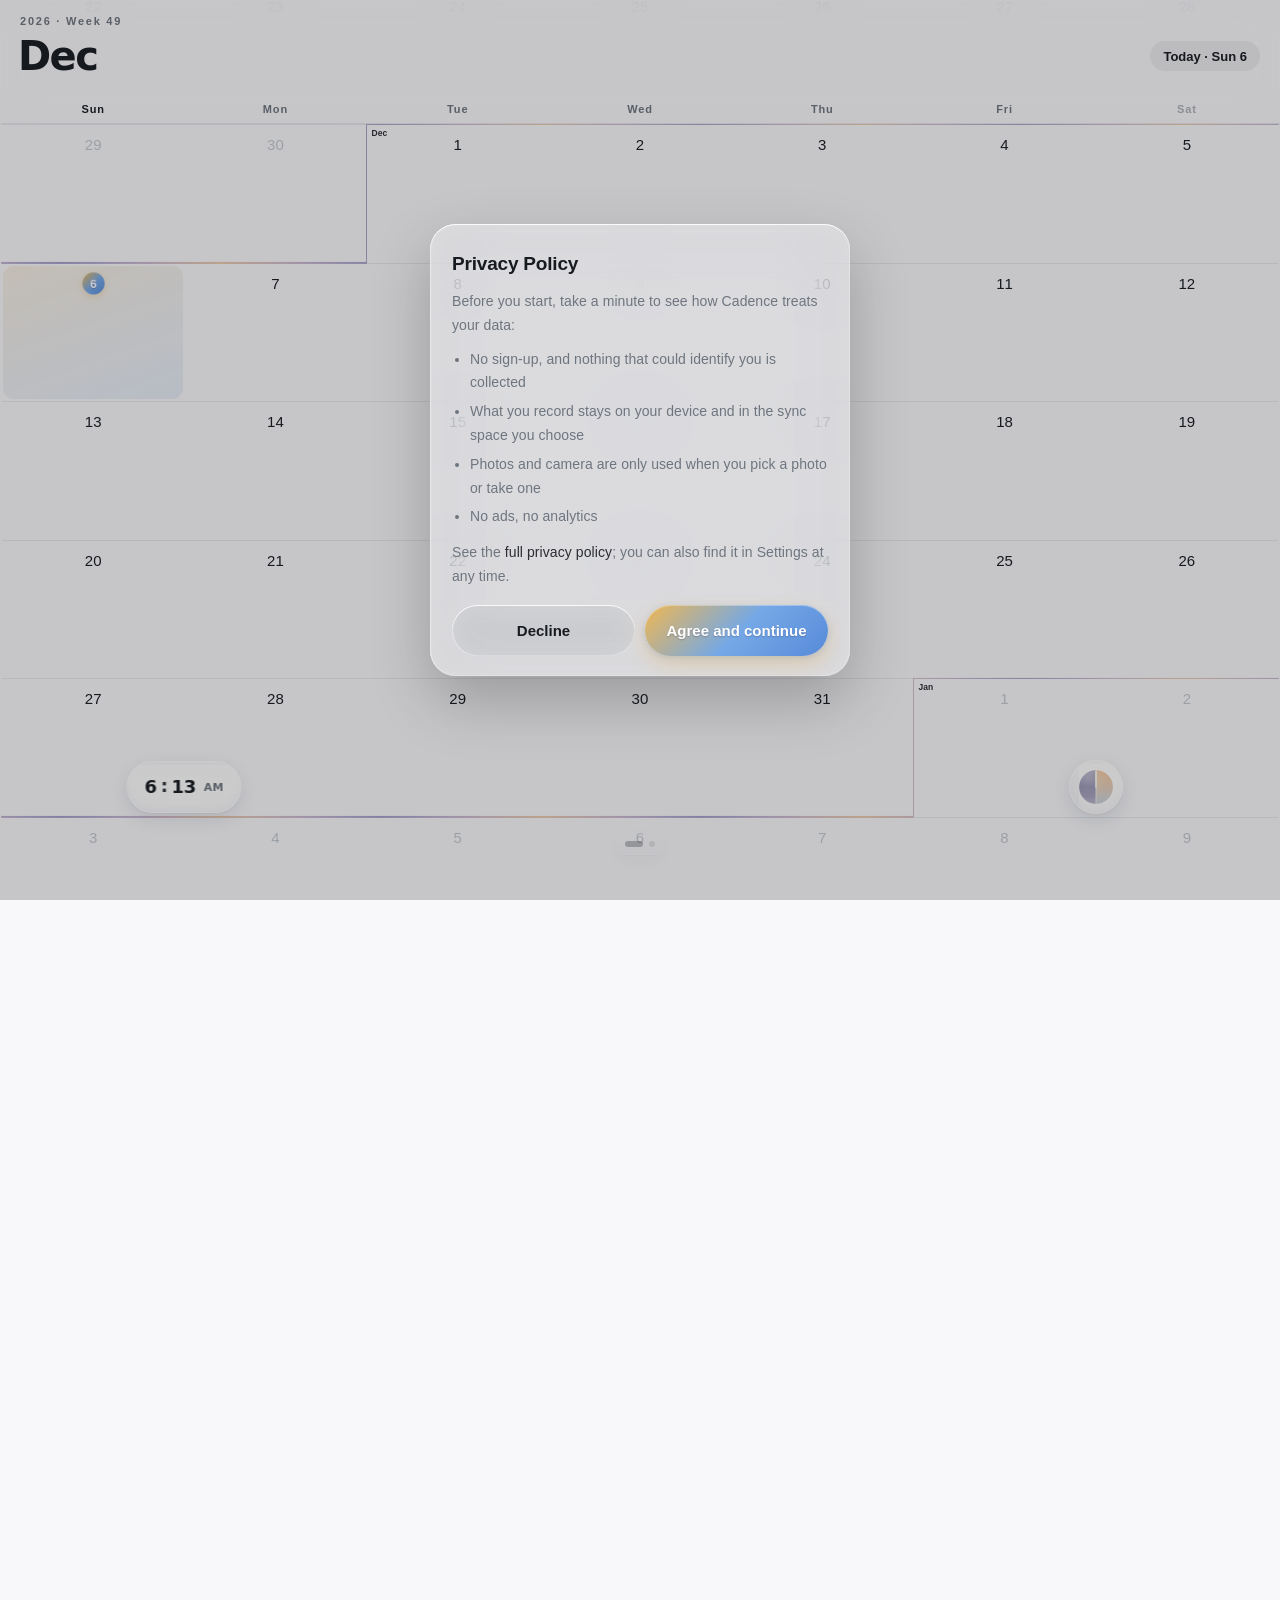
==== commit c2b71a3b: "1.5.2：月视图的日卡片按行号展开——第 1、2 行往下、第 3 行先挪到第 2 行再往下；第 4、5 行往上、第 6 行先挪到第 5 行再往上 - 卡片浮在日历上、贴着选中那一行（不再把日历缩到上" ====
--- a/index.html
+++ b/index.html
@@ -1028,7 +1028,8 @@
   function fitPreview() {
     if (body.classList.contains('fan-drag')) { pvHeld = true; return; }
     pvHeld = false;
-    const on = !!calBody && calBody.classList.contains('previewing') && page() === 'cal' && body.dataset.kind !== 'days';
+    // 往上展开的日卡片（.pv-up）不在底部：时钟和 logo 不用挪
+    const on = !!calBody && calBody.classList.contains('previewing') && !calBody.classList.contains('pv-up') && page() === 'cal' && body.dataset.kind !== 'days';
     if (!on) { body.classList.remove('dock-pv'); body.style.removeProperty('--d2-pv'); return; }
     // 用不受动画影响的布局位置算：卡片弹出有位移动画，按钮挪动也有过渡
     const op = pvCard.offsetParent; if (!op || !pvCard.offsetHeight) return;
--- a/styles.css
+++ b/styles.css
@@ -339,6 +339,15 @@
 .preview { display: none; flex: 1; min-height: 0; margin: 8px 10px 4px; border-radius: var(--r-xl); flex-direction: column; overflow: hidden; }
 .cal-body.previewing .preview { display: flex; animation: rise .3s var(--ease); }
 @keyframes rise { from { transform: translateY(18px); opacity: 0; } to { transform: none; opacity: 1; } }
+/* 月视图的日卡片浮在日历上、贴着选中的那一行（calendar.js 的 placeCard 写 top / bottom）：日历不再缩到上半屏。
+   往下展开（第 1–3 行）：从那一行下边长到底栏上面，底栏的时钟和 logo 照旧挪进卡片底部；往上展开（第 4–6 行，.pv-up）：从标题板下面到那一行上边 */
+.cal-body.pv-float { position: relative; padding-bottom: 0; }
+.cal-body.pv-float #calViewport { flex: 1 1 auto; }
+.cal-body.pv-float .preview { position: absolute; left: 10px; right: 10px; margin: 0; bottom: var(--bar-space); z-index: 5;
+  transform-origin: top center; animation: pvDown .28s var(--ease); }
+.cal-body.pv-float.pv-up .preview { transform-origin: bottom center; animation-name: pvUp; }
+@keyframes pvDown { from { opacity: 0; transform: translateY(-10px) scaleY(.96); } to { opacity: 1; transform: none; } }
+@keyframes pvUp { from { opacity: 0; transform: translateY(10px) scaleY(.96); } to { opacity: 1; transform: none; } }
 .pv-head { display: flex; align-items: center; justify-content: space-between; padding: 15px 14px 8px 18px; flex: none; }
 .pv-head h3 { margin: 0; font-size: 17px; font-weight: 680; }
 .pv-head p { margin: 3px 0 0; font-size: 12px; color: var(--text2); }
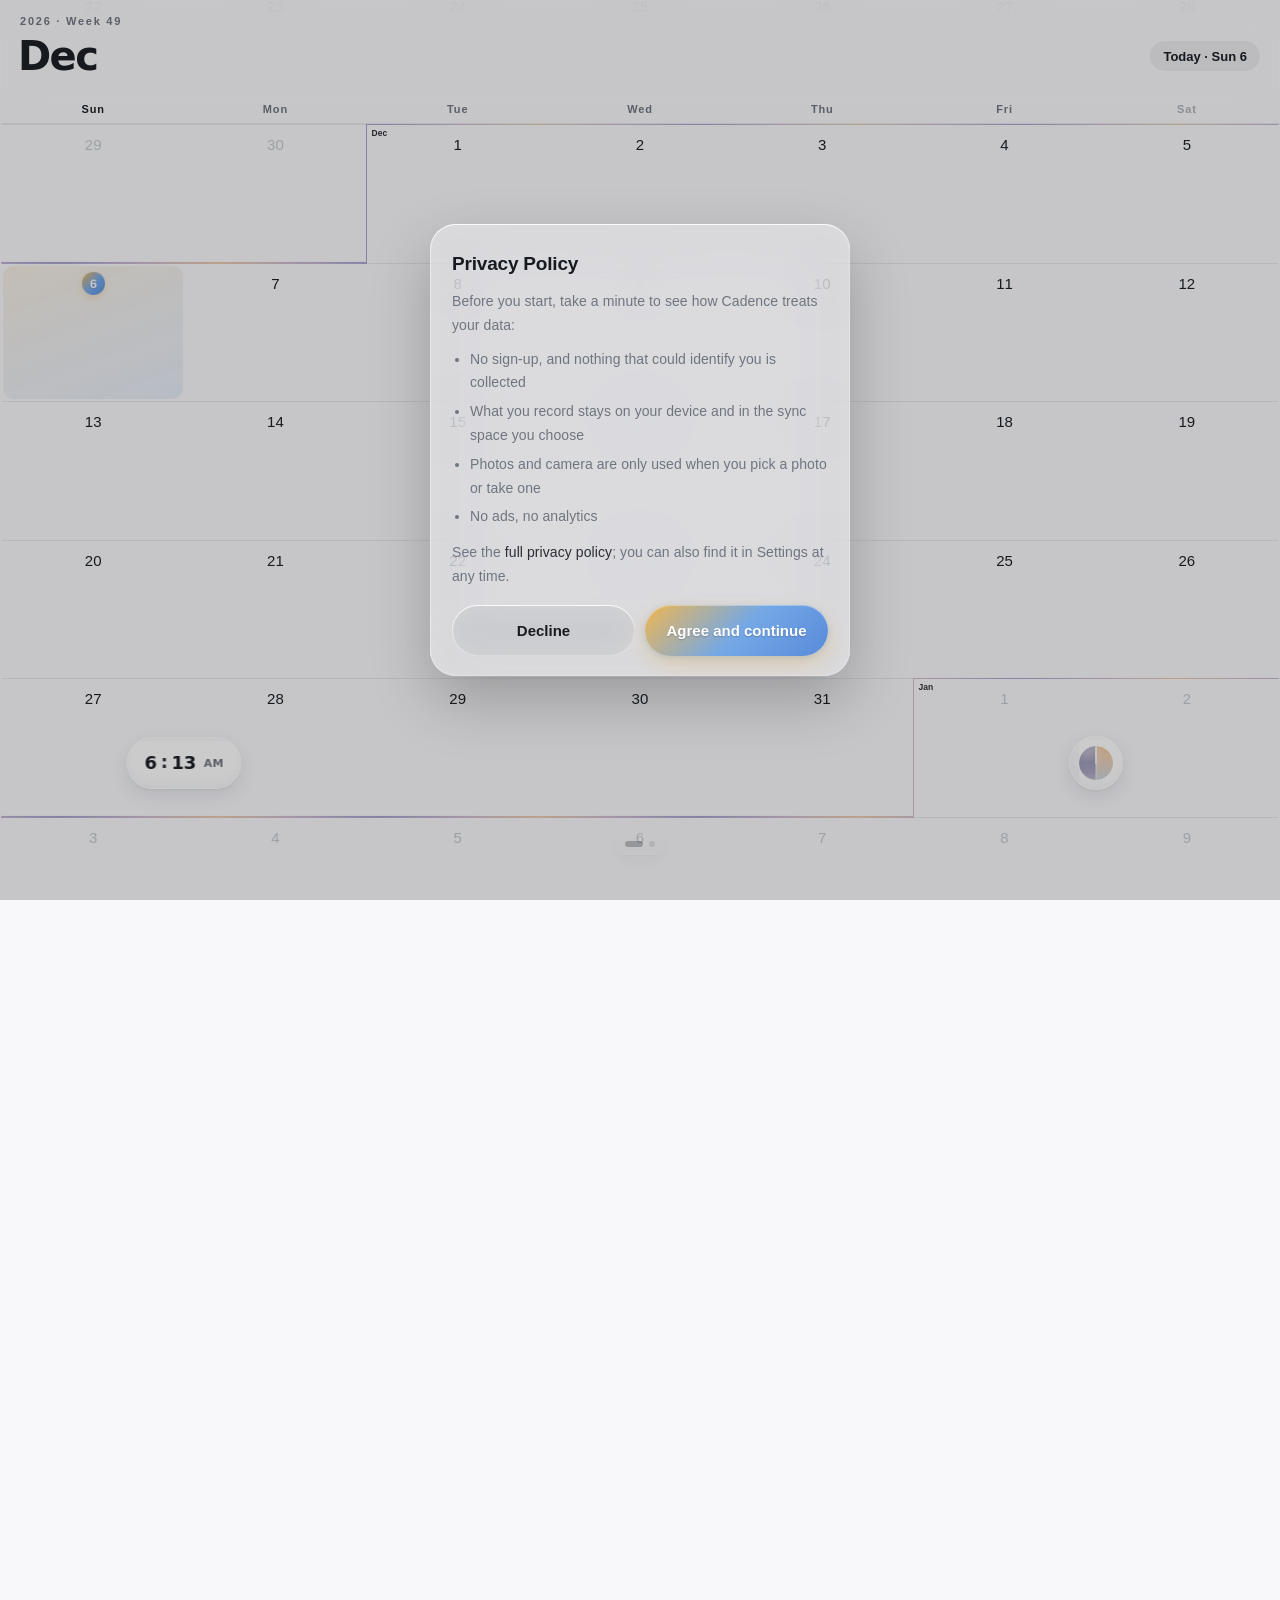
==== commit 25677ef7: "1.5.4：切换日历、勾选完成、打开日卡片快 2–5 倍（样子不变） - 色条渐变写成固定样式规则 + class（MC.toneCls → pg1–3），不再用 :root 变量 + var()：v" ====
--- a/index.html
+++ b/index.html
@@ -892,6 +892,7 @@
     pill.setAttribute('aria-label', page() === 'today' ? lBack.textContent : `今日 · ${lTime.textContent}`);
     sizePill();
   }
+  let pillKey = '';
   function syncPill() {
     const onToday = page() === 'today';
     lTime.classList.toggle('off', onToday);
@@ -901,6 +902,10 @@
     const backName = { sched: '日程', days: '纪念日', dsum: '总览' }[returnTo] || '日历';
     lBackTxt.textContent = backName;
     pill.setAttribute('aria-label', onToday ? '回到' + backName : `今日 · ${lTime.textContent}`);
+    // 性能：量宽度要逼整页排版；切换日历、换页都会走到这里，可胶囊里的字没变时不用再量（宽度只跟显示的那段字有关，时钟走字时 tickClock 自己会量）
+    const key = onToday + '|' + backName + '|' + lTime.innerHTML;
+    if (key === pillKey) return;
+    pillKey = key;
     sizePill();
     requestAnimationFrame(sizePill);   // 文字可能被翻译成别的语言，下一帧再量一次
   }
--- a/styles.css
+++ b/styles.css
@@ -346,6 +346,9 @@
 .cal-body.pv-float .preview { position: absolute; left: 10px; right: 10px; margin: 0; bottom: var(--bar-space); z-index: 5;
   transform-origin: top center; animation: pvDown .28s var(--ease); }
 .cal-body.pv-float.pv-up .preview { transform-origin: bottom center; animation-name: pvUp; }
+/* 往上展开的卡片：标题留在卡片顶上，事件放在卡片底部（离点的那一行、离手指近，好勾完成，用户定的）；底下没有底栏，不用留出 72px */
+.cal-body.pv-up .pv-list { flex: 0 1 auto; margin-top: auto; padding-bottom: 10px; }
+.cal-body.pv-up .pv-empty { margin-top: auto; padding-bottom: 26px; }
 @keyframes pvDown { from { opacity: 0; transform: translateY(-10px) scaleY(.96); } to { opacity: 1; transform: none; } }
 @keyframes pvUp { from { opacity: 0; transform: translateY(10px) scaleY(.96); } to { opacity: 1; transform: none; } }
 .pv-head { display: flex; align-items: center; justify-content: space-between; padding: 15px 14px 8px 18px; flex: none; }
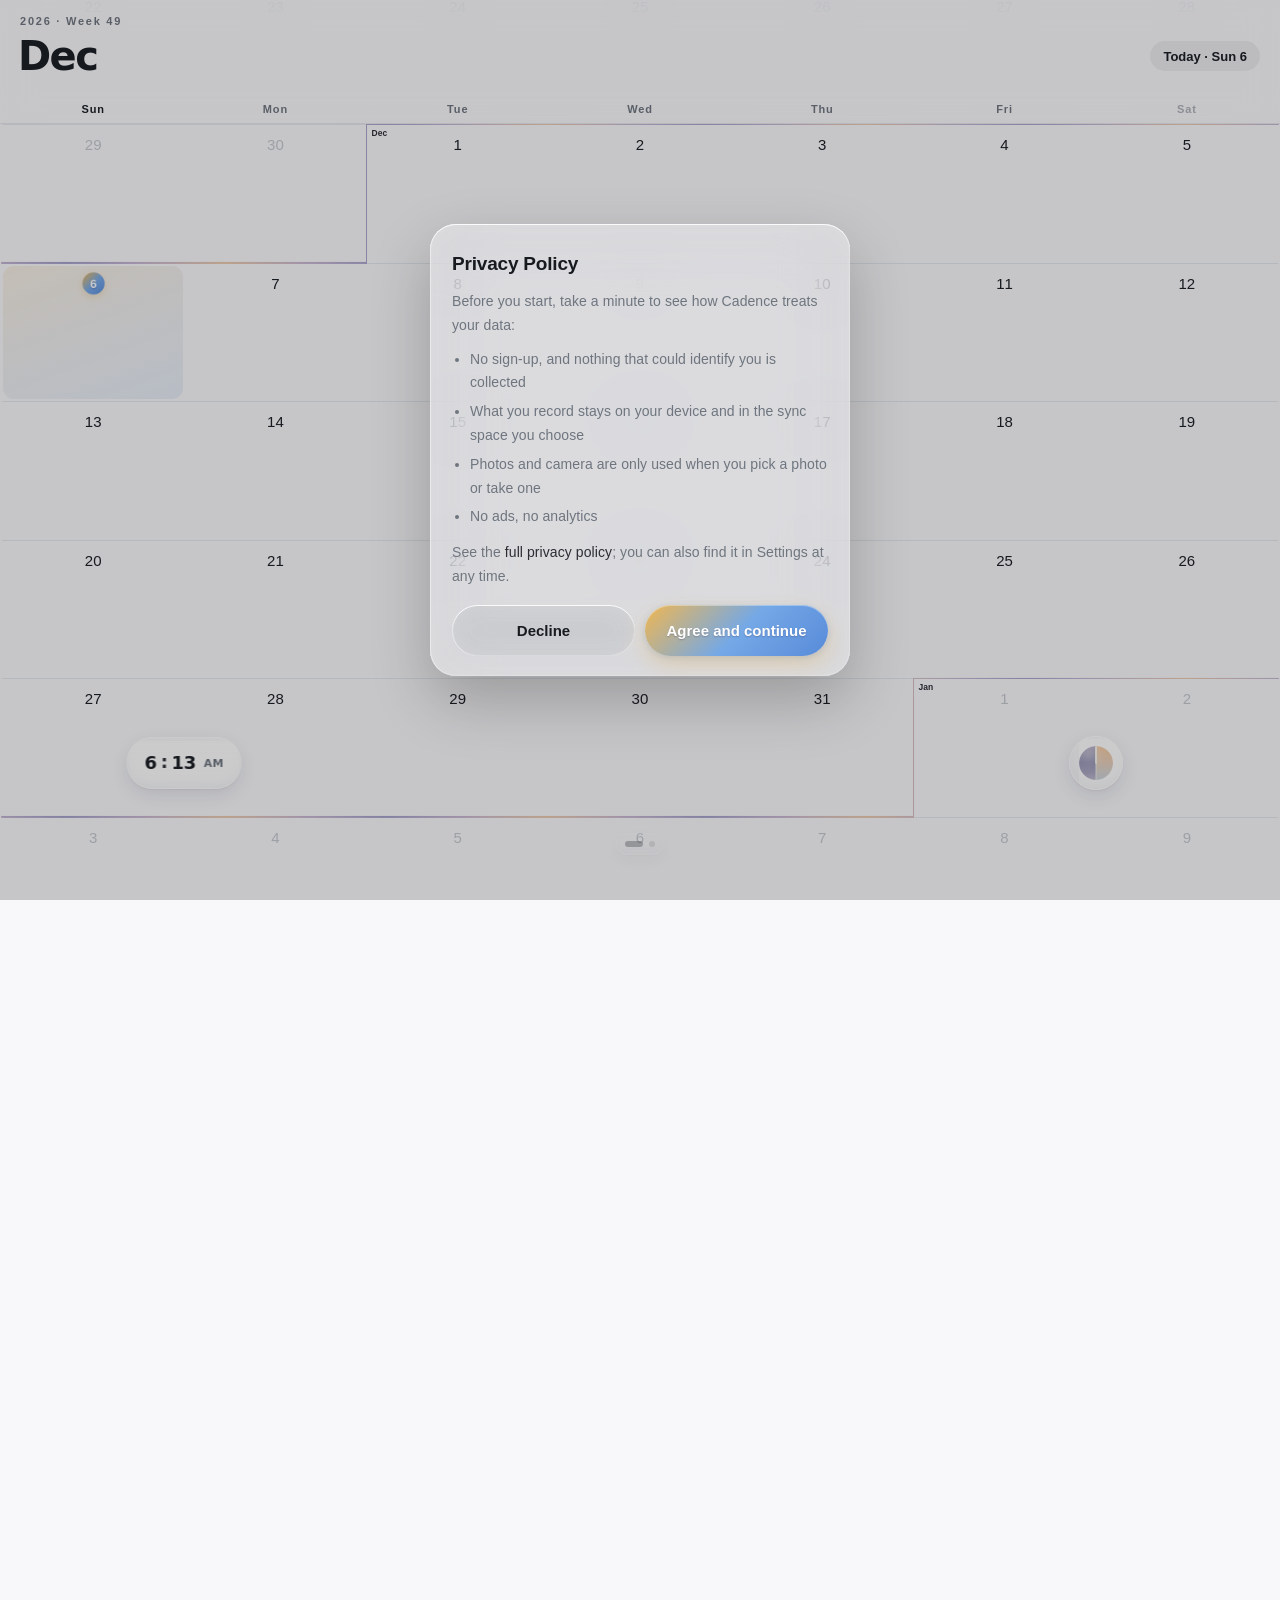
==== commit 466f31f3: "1.5.6：扇形按钮（加号、设置）点按和拖动的识别范围放大；往上展开的日卡片高度跟着内容；色条末端淡出调轻 - 扇形按钮点按热区 62 → 84（圆面 50）；拖动时离按钮中心 100 以内就算（原来" ====
--- a/index.html
+++ b/index.html
@@ -733,7 +733,7 @@
   // 拖到按钮上它变大、冒出 logo 色调的粒子，松手就选中它 ----------
   // 【联动:底部悬浮控件】iPhone / Mac 在 GlassNav.swift（GlassDock 的 logoDrag / FanGlassDrop），安卓在 Dock.kt（FanDrop）；三处的样子、距离一样
   const LOGO_COLS = ['#9E9AC8', '#C7B3CF', '#EBC7A6'];   // Cadence logo 的雾紫 → 丁香 → 暖沙
-  const HOT_R = 84;   // 手指离按钮中心多近算「拖到上面」（放得很宽：拖过头一点也还算；几颗都够得着时取最近的）【联动:底部悬浮控件】
+  const HOT_R = 100;   // 2026-11-25 用户又嫌要拖到按钮附近才选得上：84 → 100。   // 手指离按钮中心多近算「拖到上面」（放得很宽：拖过头一点也还算；几颗都够得着时取最近的）【联动:底部悬浮控件】
   const DROP = { base: 27, tip: 12, tipHot: 15, snap: 150 };   // 水滴：根就是 logo 的玻璃圆、指尖那一滴、离 logo 中心多远就断开成独立的一滴（出了扇形这一块）
   let pd = null, fd = null, fdCv = null, fdCtx = null, parts = [], fdRaf = 0;
   const centerOf = el => { const r = el.getBoundingClientRect(); return [r.left + r.width / 2, r.top + r.height / 2]; };
@@ -812,7 +812,7 @@
   // 拖到哪颗按钮上：先看手指离按钮中心够不够近（HOT_R）；不够近但已经离开 logo 一段（PICK_MIN），就按手指朝哪个方向选那颗（差 PICK_ANG 度以内）。
   // 按方向选不用等按钮展开到位：拖得快、一甩就松手、拖过头都能选上【联动:底部悬浮控件】
   // PICK_MAX：手指离 logo 中心超过它（= 水滴断开、出了扇形这一块）就什么都不选，太远了不算（用户要的）
-  const PICK_MIN = 36, PICK_ANG = 40, PICK_MAX = DROP.snap;
+  const PICK_MIN = 30, PICK_ANG = 50, PICK_MAX = DROP.snap;   // 按方向选：离开 logo 30 就算、差 50° 以内（放宽，用户嫌识别不上）
   function fanPick(px, py) {
     let hot = null, best = HOT_R;
     const list = [fans.add, fans.stat, fans.set].filter(b => !b.hidden);
--- a/styles.css
+++ b/styles.css
@@ -346,9 +346,10 @@
 .cal-body.pv-float .preview { position: absolute; left: 10px; right: 10px; margin: 0; bottom: var(--bar-space); z-index: 5;
   transform-origin: top center; animation: pvDown .28s var(--ease); }
 .cal-body.pv-float.pv-up .preview { transform-origin: bottom center; animation-name: pvUp; }
-/* 往上展开的卡片：标题留在卡片顶上，事件放在卡片底部（离点的那一行、离手指近，好勾完成，用户定的）；底下没有底栏，不用留出 72px */
-.cal-body.pv-up .pv-list { flex: 0 1 auto; margin-top: auto; padding-bottom: 10px; }
-.cal-body.pv-up .pv-empty { margin-top: auto; padding-bottom: 26px; }
+/* 往上展开的卡片：高度跟着内容（calendar.js 的 placeCard 只定底边和最高高度），整张贴在那一行上面，事件紧接在标题下面、离那一行和手指近；
+   底下没有底栏，不用留出 72px（2026-11-25 用户嫌事件太靠下、中间空太多） */
+.cal-body.pv-up .pv-list { flex: 0 1 auto; min-height: 0; padding-bottom: 12px; }
+.cal-body.pv-up .pv-empty { padding-bottom: 22px; }
 @keyframes pvDown { from { opacity: 0; transform: translateY(-10px) scaleY(.96); } to { opacity: 1; transform: none; } }
 @keyframes pvUp { from { opacity: 0; transform: translateY(10px) scaleY(.96); } to { opacity: 1; transform: none; } }
 .pv-head { display: flex; align-items: center; justify-content: space-between; padding: 15px 14px 8px 18px; flex: none; }
@@ -1353,6 +1354,9 @@
 :root[data-theme="dark"].ui-open .drawer::after { background: rgb(38, 38, 42); }
 /* 预热（drawer.js）：App 打开后空闲时在原位画两帧，透明度 1%，看不见、不接点按 */
 .drawer.warm { visibility: visible; transform: none !important; opacity: .01; pointer-events: none; }
+/* 冷启动预热（app.js 的 warmUp）：新建面板、日卡片、弹出卡片、小菜单在原位以 1% 透明度画两帧，看不见、点不到 */
+.warm-up { visibility: visible !important; opacity: .01 !important; transform: none !important; translate: none !important; pointer-events: none !important; transition: none !important; animation: none !important; }
+#preview.warm-up { display: flex !important; position: fixed !important; left: 8px; right: 8px; top: 25%; height: 45%; z-index: 1; }
 :root[data-theme="dark"] .drawer::after { box-shadow: inset 0 0 0 .6px rgba(255, 255, 255, .08); }
 .drawer > * { position: relative; z-index: 1; }
 .drawer.vis { visibility: visible; }
@@ -1815,8 +1819,8 @@
 .pod-menu.open .pod-logo img { opacity: 0; transform: rotate(90deg) scale(.5); filter: blur(3px); }
 .pod-menu.open .pod-logo .x { opacity: .85; transform: none; }
 
-.fan {
-  position: absolute; left: 50%; top: 50%; width: 62px; height: 62px; margin: -31px 0 0 -31px;
+.fan {   /* 热区 84（圆面 50，四周各多 17；用户嫌点不准）：两颗之间正好相接，不压到 logo【联动:底部悬浮控件】 */
+  position: absolute; left: 50%; top: 50%; width: 84px; height: 84px; margin: -42px 0 0 -42px;
   display: grid; place-items: center; z-index: 0;
   opacity: 0; pointer-events: none;
   /* 收起：沿圆弧转回第一个按钮的方向，缩回 logo 里 */
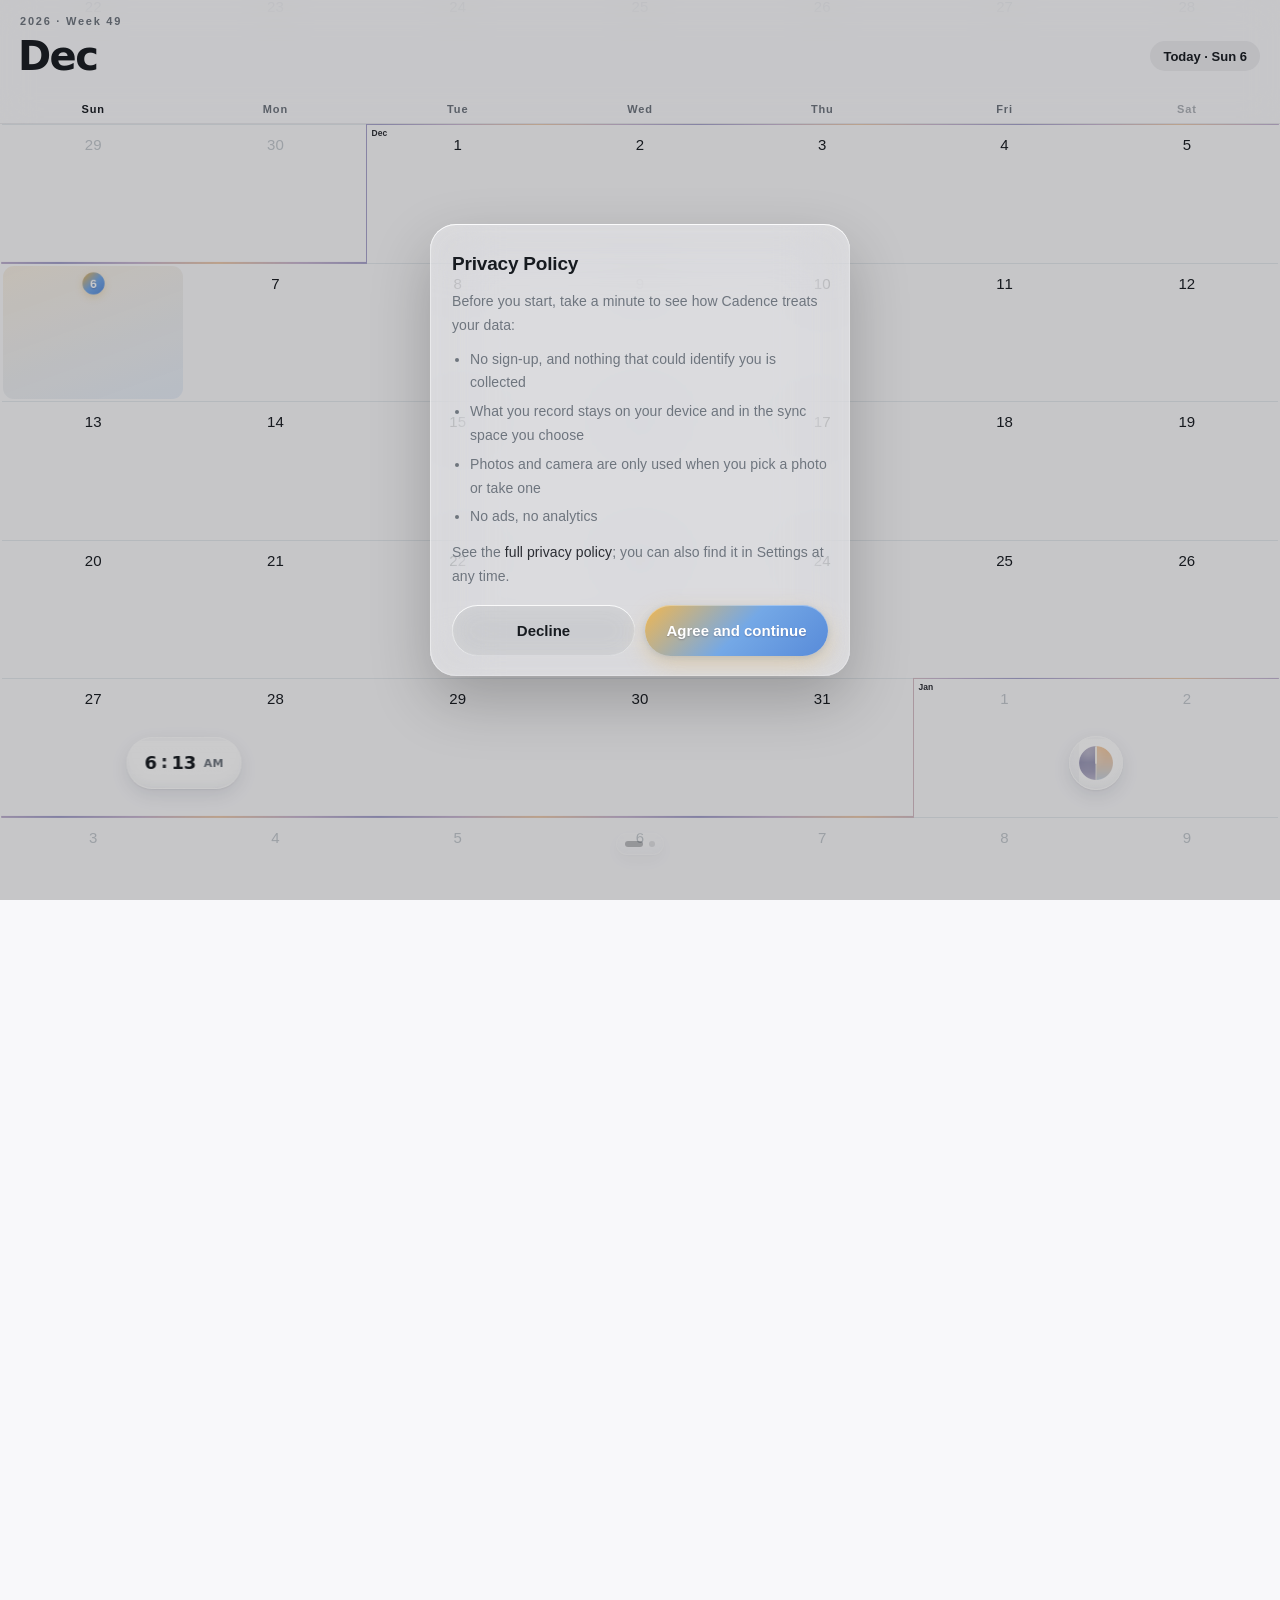
==== commit 9635316e: "1.6.1：切换日历不再「淡出 → 停一下 → 淡入」；侧拉菜单外圈恢复透明液态玻璃 - 切换日历：月视图只同步画看得见的几行，其余缓冲行空闲时补；补画和色条淡出推到淡入播完再做；measure 不再" ====
--- a/index.html
+++ b/index.html
@@ -176,6 +176,7 @@
 <!-- 左侧日历栏：在日历页从左往右滑动拉出 -->
 <div class="drawer-scrim" id="drawerScrim"></div>
 <aside class="drawer" id="calDrawer" aria-label="选择日历" aria-hidden="true">
+  <div class="dr-ring" aria-hidden="true"><i></i><i></i><i></i><i></i></div>
   <header class="dr-head"><h2>日历</h2><p>每个日历的内容分开显示</p></header>
   <div class="dr-list" id="drawerList"></div>
   <button class="dr-add lgbtn tap" id="drawerAdd">
--- a/styles.css
+++ b/styles.css
@@ -369,6 +369,9 @@
 .item.done .check { background: var(--c); }
 .check.dv-mark { border: 0; color: var(--c); }   /* 主日历里显示的纪念日：一颗同色的心，不能勾选 */
 .check.dv-mark svg { width: 17px; height: 17px; fill: currentColor; stroke: none; opacity: 1; }
+/* 无需完成（只负责提醒）：完成框换成中性的小铃铛，不能勾选，不随事件颜色、不用蓝色 */
+.check.nd-mark { border: 0; color: var(--text2); }
+.check.nd-mark svg { width: 17px; height: 17px; fill: none; stroke: currentColor; stroke-width: 1.9; stroke-linecap: round; stroke-linejoin: round; opacity: .85; }
 .item.done .check svg { opacity: 1; }
 .item-main { flex: 1; min-width: 0; cursor: pointer; }
 .item-title { font-size: 15.5px; line-height: 1.35; word-break: break-word; }
@@ -865,7 +868,7 @@
 .b-opt { color: var(--text2); }
 .b-when span, .b-opt span { overflow: hidden; text-overflow: ellipsis; }
 .b-opt.on { color: var(--accent-text); }
-.b-opt .b-ic { width: 15px; height: 15px; flex: none; stroke: currentColor; fill: none; stroke-width: 2; stroke-linecap: round; stroke-linejoin: round; }
+.b-when .b-ic, .b-opt .b-ic { width: 15px; height: 15px; flex: none; stroke: currentColor; fill: none; stroke-width: 2; stroke-linecap: round; stroke-linejoin: round; }
 
 /* ---------- 液态玻璃拖动条（优先级 / 等级）：一条浅浅的槽，选中的那格上停着一颗玻璃水滴（和底部菜单栏的一样） ---------- */
 .lgbar { position: relative; display: flex; padding: 3px; border-radius: 999px; background: var(--field); touch-action: pan-y; -webkit-user-select: none; user-select: none; }
@@ -935,6 +938,10 @@
 .pk-row svg { width: 20px; height: 20px; color: var(--text2); }
 .pk-row .grow-val { margin-left: auto; color: var(--text2); font-size: 14.5px; }
 .pk-row .grow-val.on { color: var(--accent-text); font-weight: 600; }
+/* 无需完成那一行：名称下面一行小字说明，开关在最右 */
+.pk-row.nd-row > span:not(.mi-sw) { flex: 1; min-width: 0; }
+.pk-row.nd-row small { display: block; font-size: 12px; color: var(--text2); margin-top: 1px; }
+.pk-row.nd-row:has(input:disabled) { opacity: .6; }
 .pk-cards { display: grid; grid-template-columns: 1fr 1fr; gap: 10px; }
 .pk-card { border-radius: var(--r-l); padding: 12px 14px; text-align: left; background: var(--surface); box-shadow: inset 0 0 0 .5px var(--group-line); }
 .pk-card.active { box-shadow: inset 0 0 0 1.5px var(--accent); }
@@ -1337,21 +1344,30 @@
 /* 边缘的玻璃：轻模糊 + 提亮 + 高光边，支持的话再加真折射 */
 .drawer::before { inset: 0; border-radius: inherit;
   background: linear-gradient(180deg, rgba(255, 255, 255, .22), rgba(255, 255, 255, .06) 55%, rgba(255, 255, 255, .14));
-  -webkit-backdrop-filter: blur(3px) saturate(190%) brightness(1.05); backdrop-filter: blur(3px) saturate(190%) brightness(1.05);
   box-shadow: var(--glass-rim); }
-.lg-refract:not(.scrolling):not(.ui-open) .drawer::before { -webkit-backdrop-filter: blur(2px) saturate(200%) brightness(1.05) url(#lg-refract); backdrop-filter: blur(2px) saturate(200%) brightness(1.05) url(#lg-refract); }
+/* 边缘玻璃的滤镜（模糊 + 提饱和 + 提亮 + 折射）放在 .dr-ring 的四条细带上，只算看得见的那一圈：
+   以前整块铺满侧拉菜单（中间被磨砂卡片盖住、看不见），带折射的滤镜按整块面积算，「⋯」小窗口每动一帧都要重算，安卓上每帧 900ms → 250ms。
+   顺序和以前一样：细带先把后面的页面模糊、折射，上面再盖 ::before 的渐变和高光边（::before 不再带滤镜） */
+.dr-ring { position: absolute !important; inset: 0; z-index: -1 !important; border-radius: inherit; pointer-events: none; }
+.dr-ring i { position: absolute; display: block;
+  -webkit-backdrop-filter: blur(3px) saturate(190%) brightness(1.05); backdrop-filter: blur(3px) saturate(190%) brightness(1.05); }
+.dr-ring i:nth-child(1) { left: 0; right: 0; top: 0; height: 30px; border-radius: 30px 30px 0 0; }
+.dr-ring i:nth-child(2) { left: 0; right: 0; bottom: 0; height: 30px; border-radius: 0 0 30px 30px; }
+.dr-ring i:nth-child(3) { left: 0; top: 30px; bottom: 30px; width: 7px; }
+.dr-ring i:nth-child(4) { right: 0; top: 30px; bottom: 30px; width: 7px; }
+.lg-refract .dr-ring i { -webkit-backdrop-filter: blur(2px) saturate(200%) brightness(1.05) url(#lg-refract); backdrop-filter: blur(2px) saturate(200%) brightness(1.05) url(#lg-refract); }
 /* 中间的磨砂卡片：往里收 7px，圆角 23 */
 .drawer::after { inset: 7px; border-radius: 23px;
   background: var(--drawer-frost);
-  -webkit-backdrop-filter: blur(30px) saturate(170%); backdrop-filter: blur(30px) saturate(170%);
+  /* 以前它后面整块都垫着外圈玻璃（先提饱和、提亮了一遍），现在中间那块下面是原始画面：把外圈那一道并进来（饱和、提亮都是线性的，两道相乘等于一道），看起来和以前一样。
+     外圈无折射：190% × 170% ≈ 323%、提亮 1.05；有折射：200% × 170% = 340%、提亮 1.05；深色有折射：170% × 170% ≈ 289%、不提亮 */
+  -webkit-backdrop-filter: blur(30px) saturate(323%) brightness(1.05); backdrop-filter: blur(30px) saturate(323%) brightness(1.05);
   box-shadow: inset 0 0 0 .6px rgba(255, 255, 255, .5), 0 1px 4px rgba(14, 24, 40, .06); }
+.lg-refract .drawer::after { -webkit-backdrop-filter: blur(30px) saturate(340%) brightness(1.05); backdrop-filter: blur(30px) saturate(340%) brightness(1.05); }
+:root[data-theme="dark"].lg-refract .drawer::after { -webkit-backdrop-filter: blur(30px) saturate(289%); backdrop-filter: blur(30px) saturate(289%); }
 :root[data-theme="dark"] .drawer::before { background: linear-gradient(180deg, rgba(255, 255, 255, .08), rgba(255, 255, 255, .02) 60%, rgba(255, 255, 255, .05)); }
-:root[data-theme="dark"].lg-refract:not(.scrolling):not(.ui-open) .drawer::before { -webkit-backdrop-filter: blur(2px) saturate(170%) url(#lg-refract); backdrop-filter: blur(2px) saturate(170%) url(#lg-refract); }
-/* 性能：有面板 / 卡片盖在上面时（ui-open，侧拉菜单整个被遮罩压暗），边缘那圈玻璃不再每帧算背景滤镜（安卓上实测编辑日历时每帧省一半以上） */
-:root.ui-open .drawer::before { -webkit-backdrop-filter: none; backdrop-filter: none; }
-/* 同样，有卡片盖着时磨砂卡片也不再每帧算 30px 模糊（编辑日历时最大的开销），换成不透明的磨砂底色（半透明会透出后面日历的大字）：被遮罩压暗着，看起来还是一块磨砂板 */
-:root.ui-open .drawer::after { -webkit-backdrop-filter: none; backdrop-filter: none; background: rgb(246, 246, 247); }
-:root[data-theme="dark"].ui-open .drawer::after { background: rgb(38, 38, 42); }
+:root[data-theme="dark"].lg-refract .dr-ring i { -webkit-backdrop-filter: blur(2px) saturate(170%) url(#lg-refract); backdrop-filter: blur(2px) saturate(170%) url(#lg-refract); }
+/* 侧拉菜单外圈的透明液态玻璃、中间的磨砂卡片：任何状态（拉动、滚动、有面板盖着）都保持原样，不为省性能改样子（用户定的） */
 /* 预热（drawer.js）：App 打开后空闲时在原位画两帧，透明度 1%，看不见、不接点按 */
 .drawer.warm { visibility: visible; transform: none !important; opacity: .01; pointer-events: none; }
 /* 冷启动预热（app.js 的 warmUp）：新建面板、日卡片、弹出卡片、小菜单在原位以 1% 透明度画两帧，看不见、点不到 */
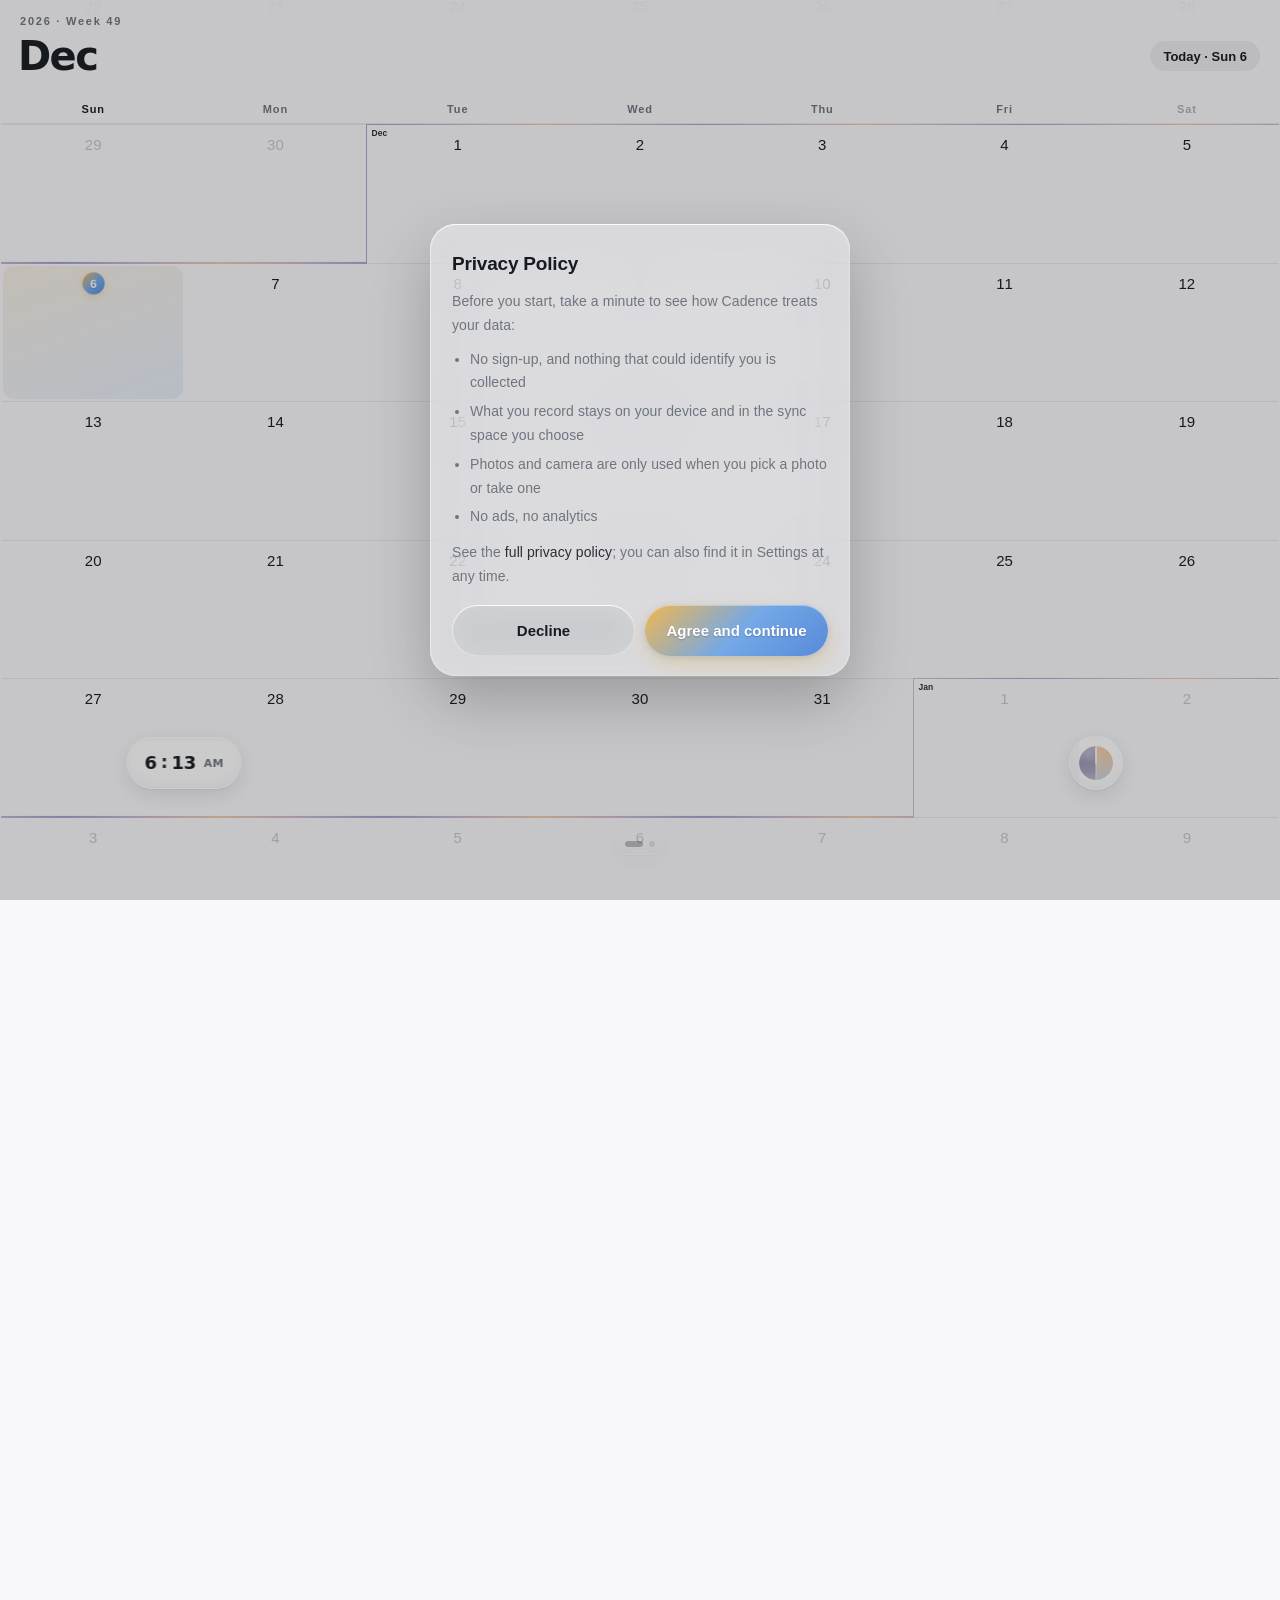
==== commit 26074d60: "1.6.3：往下展开的日卡片让开底栏（时间胶囊、logo、「回到今天」都不压）；事件放不下时底部淡出 + 「还有 n 项」 - 往下展开的卡片底边停在底栏上方（显示「回到今天」时再让开它），底栏不再挪" ====
--- a/index.html
+++ b/index.html
@@ -1034,8 +1034,8 @@
   function fitPreview() {
     if (body.classList.contains('fan-drag')) { pvHeld = true; return; }
     pvHeld = false;
-    // 往上展开的日卡片（.pv-up）不在底部：时钟和 logo 不用挪
-    const on = !!calBody && calBody.classList.contains('previewing') && !calBody.classList.contains('pv-up') && page() === 'cal' && body.dataset.kind !== 'days';
+    // 月视图浮着的日卡片（.pv-float，往上、往下都是）自己让开底栏，时钟和 logo 不挪（2026-11-25 用户定的）；只有周视图的上下分屏还挪进卡片底部
+    const on = !!calBody && calBody.classList.contains('previewing') && !calBody.classList.contains('pv-float') && page() === 'cal' && body.dataset.kind !== 'days';
     if (!on) { body.classList.remove('dock-pv'); body.style.removeProperty('--d2-pv'); return; }
     // 用不受动画影响的布局位置算：卡片弹出有位移动画，按钮挪动也有过渡
     const op = pvCard.offsetParent; if (!op || !pvCard.offsetHeight) return;
--- a/styles.css
+++ b/styles.css
@@ -349,6 +349,16 @@
 /* 往上展开的卡片：高度跟着内容（calendar.js 的 placeCard 只定底边和最高高度），整张贴在那一行上面，事件紧接在标题下面、离那一行和手指近；
    底下没有底栏，不用留出 72px（2026-11-25 用户嫌事件太靠下、中间空太多） */
 .cal-body.pv-up .pv-list { flex: 0 1 auto; min-height: 0; padding-bottom: 12px; }
+/* 往下展开的卡片底边已经让开底栏，列表底下不用再留 72px 给时钟和 logo */
+.cal-body.pv-float:not(.pv-up) .pv-list { padding-bottom: 12px; }
+/* 事件放不下：列表底部 40px 淡出，上面压一颗「还有 n 项」小胶囊（calendar.js 的 paintMore），点了往下翻；中性色，不用蓝 */
+.preview .pv-list.more { -webkit-mask-image: linear-gradient(to bottom, #000 calc(100% - 40px), transparent); mask-image: linear-gradient(to bottom, #000 calc(100% - 40px), transparent); }
+.preview { position: relative; }
+.pv-more { position: absolute; left: 50%; transform: translateX(-50%); z-index: 2; height: 26px; padding: 0 12px; border-radius: 13px;
+  font-size: 12px; font-weight: 600; color: var(--text2); white-space: nowrap;
+  background: color-mix(in srgb, var(--surface) 88%, transparent); box-shadow: 0 0 0 .5px var(--group-line), 0 2px 8px rgba(0, 0, 0, .08); }
+.pv-more::after { content: ""; display: inline-block; width: 5px; height: 5px; margin: 0 0 3px 6px; border-right: 1.5px solid currentColor; border-bottom: 1.5px solid currentColor; transform: rotate(45deg); vertical-align: middle; }
+.pv-more:active { transform: translateX(-50%) scale(.95); }
 .cal-body.pv-up .pv-empty { padding-bottom: 22px; }
 @keyframes pvDown { from { opacity: 0; transform: translateY(-10px) scaleY(.96); } to { opacity: 1; transform: none; } }
 @keyframes pvUp { from { opacity: 0; transform: translateY(10px) scaleY(.96); } to { opacity: 1; transform: none; } }
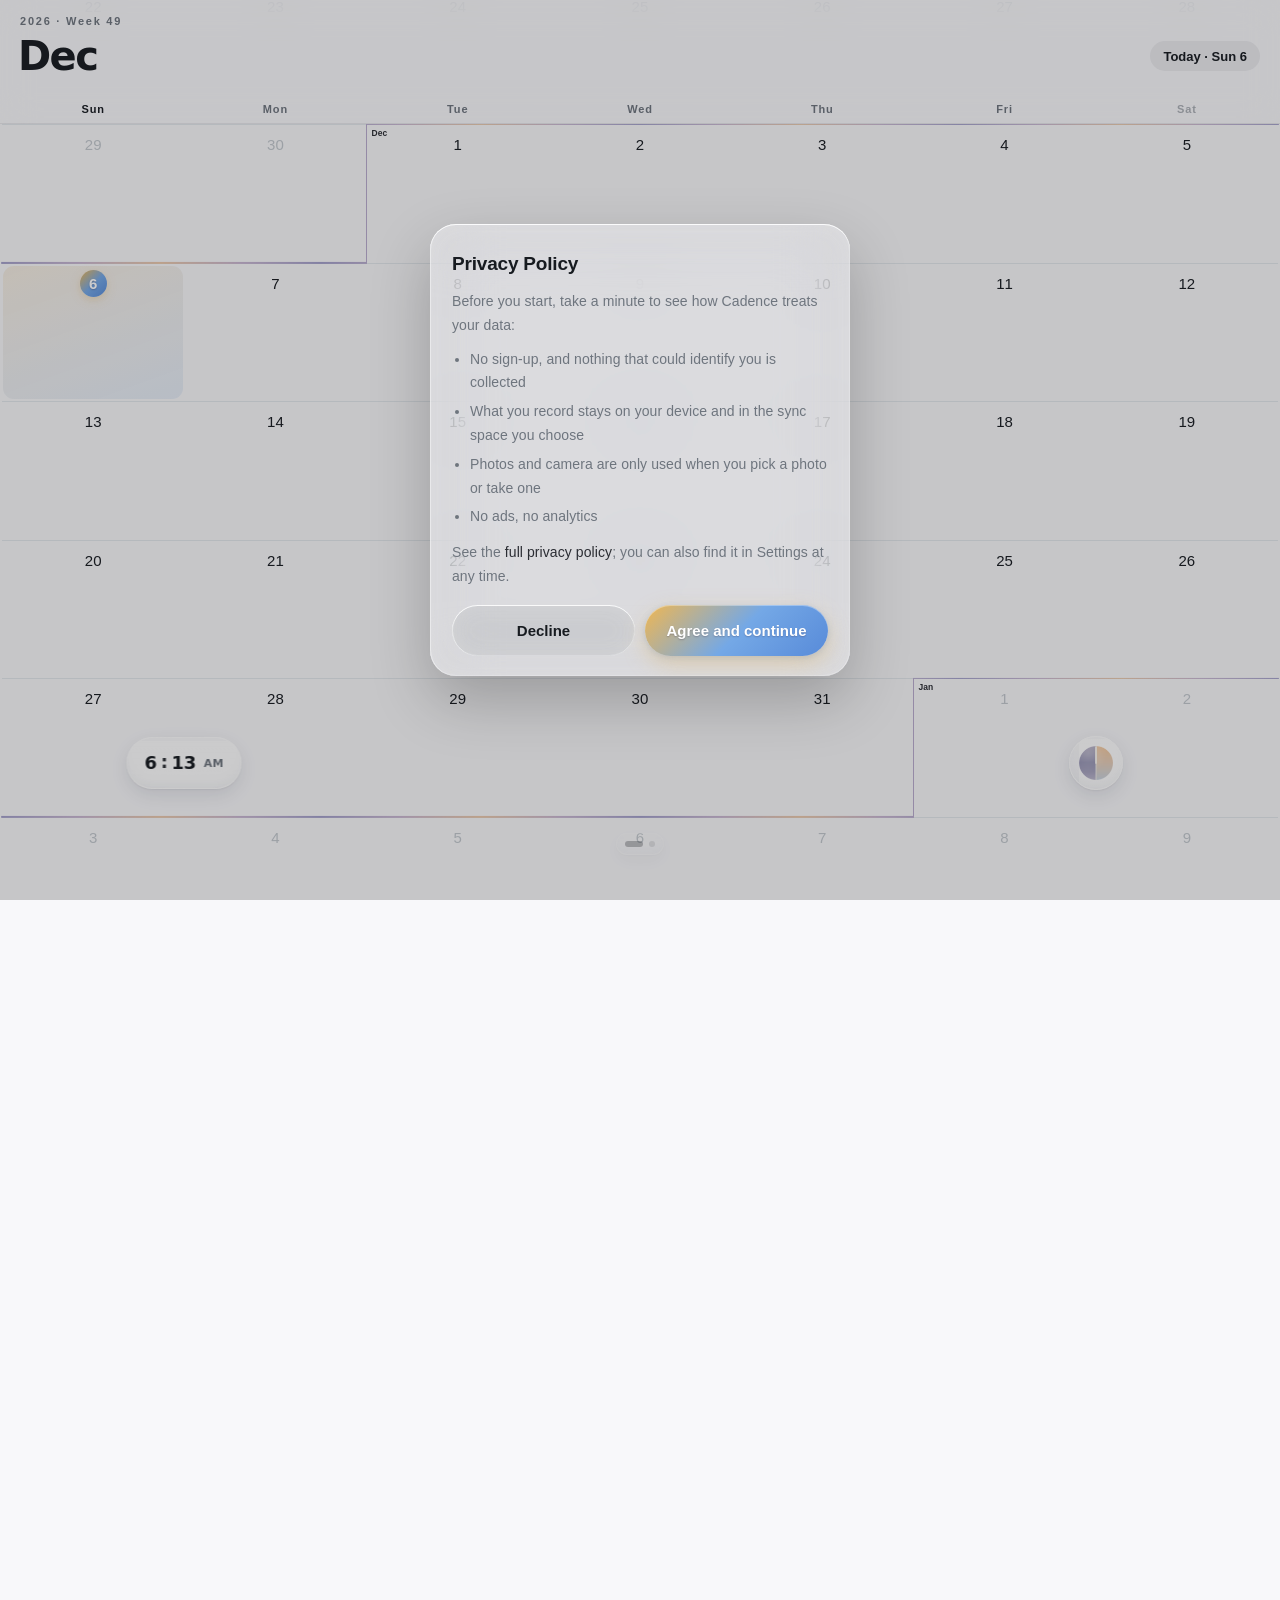
==== commit 48ceef48: "1.6.5：侧拉菜单外圈改成透明液态玻璃；刚拉出侧拉菜单就能点「⋯」；打开 App 时不再被新版本刷新拉回主日历 - 侧拉菜单外圈（安卓 / 网页 .drawer::before）：撤掉四条细带、暂停" ====
--- a/index.html
+++ b/index.html
@@ -176,7 +176,6 @@
 <!-- 左侧日历栏：在日历页从左往右滑动拉出 -->
 <div class="drawer-scrim" id="drawerScrim"></div>
 <aside class="drawer" id="calDrawer" aria-label="选择日历" aria-hidden="true">
-  <div class="dr-ring" aria-hidden="true"><i></i><i></i><i></i><i></i></div>
   <header class="dr-head"><h2>日历</h2><p>每个日历的内容分开显示</p></header>
   <div class="dr-list" id="drawerList"></div>
   <button class="dr-add lgbtn tap" id="drawerAdd">
@@ -606,6 +605,11 @@
   <feTurbulence type="fractalNoise" baseFrequency="0.012 0.02" numOctaves="1" seed="9" result="n"/>
   <feGaussianBlur in="n" stdDeviation="1.4" result="nb"/>
   <feDisplacementMap in="SourceGraphic" in2="nb" scale="14" xChannelSelector="R" yChannelSelector="G"/>
+</filter><filter id="lg-refract-dr" x="-30%" y="-30%" width="160%" height="160%" color-interpolation-filters="sRGB">
+  <!-- 侧拉菜单外圈的透明液态玻璃（用户 2026-11-25 选的 A）：比 lg-refract 折射更强、纹理更密，不加模糊，看得见后面的字被弯过去 -->
+  <feTurbulence type="fractalNoise" baseFrequency="0.016 0.026" numOctaves="1" seed="9" result="n"/>
+  <feGaussianBlur in="n" stdDeviation="1.4" result="nb"/>
+  <feDisplacementMap in="SourceGraphic" in2="nb" scale="26" xChannelSelector="R" yChannelSelector="G"/>
 </filter><filter id="lg-refract-soft" x="-20%" y="-20%" width="140%" height="140%" color-interpolation-filters="sRGB">
   <feTurbulence type="fractalNoise" baseFrequency="0.01 0.018" numOctaves="1" seed="9" result="n"/>
   <feGaussianBlur in="n" stdDeviation="1.6" result="nb"/>
--- a/styles.css
+++ b/styles.css
@@ -1354,36 +1354,30 @@
 /* 边缘的玻璃：轻模糊 + 提亮 + 高光边，支持的话再加真折射 */
 .drawer::before { inset: 0; border-radius: inherit;
   background: linear-gradient(180deg, rgba(255, 255, 255, .22), rgba(255, 255, 255, .06) 55%, rgba(255, 255, 255, .14));
+  -webkit-backdrop-filter: blur(3px) saturate(190%) brightness(1.05); backdrop-filter: blur(3px) saturate(190%) brightness(1.05);
   box-shadow: var(--glass-rim); }
-/* 边缘玻璃的滤镜（模糊 + 提饱和 + 提亮 + 折射）放在 .dr-ring 的四条细带上，只算看得见的那一圈：
-   以前整块铺满侧拉菜单（中间被磨砂卡片盖住、看不见），带折射的滤镜按整块面积算，「⋯」小窗口每动一帧都要重算，安卓上每帧 900ms → 250ms。
-   顺序和以前一样：细带先把后面的页面模糊、折射，上面再盖 ::before 的渐变和高光边（::before 不再带滤镜） */
-.dr-ring { position: absolute !important; inset: 0; z-index: -1 !important; border-radius: inherit; pointer-events: none; }
-.dr-ring i { position: absolute; display: block;
-  -webkit-backdrop-filter: blur(3px) saturate(190%) brightness(1.05); backdrop-filter: blur(3px) saturate(190%) brightness(1.05); }
-.dr-ring i:nth-child(1) { left: 0; right: 0; top: 0; height: 30px; border-radius: 30px 30px 0 0; }
-.dr-ring i:nth-child(2) { left: 0; right: 0; bottom: 0; height: 30px; border-radius: 0 0 30px 30px; }
-.dr-ring i:nth-child(3) { left: 0; top: 30px; bottom: 30px; width: 7px; }
-.dr-ring i:nth-child(4) { right: 0; top: 30px; bottom: 30px; width: 7px; }
-.lg-refract .dr-ring i { -webkit-backdrop-filter: blur(2px) saturate(200%) brightness(1.05) url(#lg-refract); backdrop-filter: blur(2px) saturate(200%) brightness(1.05) url(#lg-refract); }
+/* 支持折射时外圈是透明液态玻璃（用户 2026-11-25 选的 A：以前带模糊 + 白层，看起来像磨砂）：不模糊、只提一点饱和和亮度，
+   靠更强的折射（#lg-refract-dr）和一圈高光边看出是玻璃；中间的磨砂卡片不变。不许为性能改这一圈的样子（CLAUDE.md） */
+.lg-refract .drawer::before { -webkit-backdrop-filter: saturate(165%) brightness(1.06) url(#lg-refract-dr); backdrop-filter: saturate(165%) brightness(1.06) url(#lg-refract-dr);
+  background: linear-gradient(180deg, rgba(255, 255, 255, .10), rgba(255, 255, 255, 0) 40%, rgba(255, 255, 255, 0) 70%, rgba(255, 255, 255, .08));
+  box-shadow: inset 0 1.2px 0 rgba(255, 255, 255, .95), inset 1px 0 0 rgba(255, 255, 255, .45), inset -1px 0 0 rgba(255, 255, 255, .45), inset 0 -1px 0 rgba(255, 255, 255, .6),
+    inset 0 0 0 .5px rgba(255, 255, 255, .35), 0 0 0 .5px rgba(0, 0, 0, .06); }
 /* 中间的磨砂卡片：往里收 7px，圆角 23 */
 .drawer::after { inset: 7px; border-radius: 23px;
   background: var(--drawer-frost);
-  /* 以前它后面整块都垫着外圈玻璃（先提饱和、提亮了一遍），现在中间那块下面是原始画面：把外圈那一道并进来（饱和、提亮都是线性的，两道相乘等于一道），看起来和以前一样。
-     外圈无折射：190% × 170% ≈ 323%、提亮 1.05；有折射：200% × 170% = 340%、提亮 1.05；深色有折射：170% × 170% ≈ 289%、不提亮 */
-  -webkit-backdrop-filter: blur(30px) saturate(323%) brightness(1.05); backdrop-filter: blur(30px) saturate(323%) brightness(1.05);
+  -webkit-backdrop-filter: blur(30px) saturate(170%); backdrop-filter: blur(30px) saturate(170%);
   box-shadow: inset 0 0 0 .6px rgba(255, 255, 255, .5), 0 1px 4px rgba(14, 24, 40, .06); }
-.lg-refract .drawer::after { -webkit-backdrop-filter: blur(30px) saturate(340%) brightness(1.05); backdrop-filter: blur(30px) saturate(340%) brightness(1.05); }
-:root[data-theme="dark"].lg-refract .drawer::after { -webkit-backdrop-filter: blur(30px) saturate(289%); backdrop-filter: blur(30px) saturate(289%); }
 :root[data-theme="dark"] .drawer::before { background: linear-gradient(180deg, rgba(255, 255, 255, .08), rgba(255, 255, 255, .02) 60%, rgba(255, 255, 255, .05)); }
-:root[data-theme="dark"].lg-refract .dr-ring i { -webkit-backdrop-filter: blur(2px) saturate(170%) url(#lg-refract); backdrop-filter: blur(2px) saturate(170%) url(#lg-refract); }
-/* 侧拉菜单外圈的透明液态玻璃、中间的磨砂卡片：任何状态（拉动、滚动、有面板盖着）都保持原样，不为省性能改样子（用户定的） */
+/* 深色：同样透明、不模糊；高光边压暗（液态玻璃深色模式不要白边） */
+:root[data-theme="dark"].lg-refract .drawer::before { -webkit-backdrop-filter: saturate(150%) url(#lg-refract-dr); backdrop-filter: saturate(150%) url(#lg-refract-dr);
+  background: linear-gradient(180deg, rgba(255, 255, 255, .05), rgba(255, 255, 255, 0) 40%, rgba(255, 255, 255, 0) 70%, rgba(255, 255, 255, .03));
+  box-shadow: inset 0 1px 0 rgba(255, 255, 255, .22), inset 1px 0 0 rgba(255, 255, 255, .08), inset -1px 0 0 rgba(255, 255, 255, .08), inset 0 -1px 0 rgba(255, 255, 255, .1), 0 0 0 .5px rgba(0, 0, 0, .3); }
+:root[data-theme="dark"] .drawer::after { box-shadow: inset 0 0 0 .6px rgba(255, 255, 255, .08); }
 /* 预热（drawer.js）：App 打开后空闲时在原位画两帧，透明度 1%，看不见、不接点按 */
 .drawer.warm { visibility: visible; transform: none !important; opacity: .01; pointer-events: none; }
 /* 冷启动预热（app.js 的 warmUp）：新建面板、日卡片、弹出卡片、小菜单在原位以 1% 透明度画两帧，看不见、点不到 */
 .warm-up { visibility: visible !important; opacity: .01 !important; transform: none !important; translate: none !important; pointer-events: none !important; transition: none !important; animation: none !important; }
 #preview.warm-up { display: flex !important; position: fixed !important; left: 8px; right: 8px; top: 25%; height: 45%; z-index: 1; }
-:root[data-theme="dark"] .drawer::after { box-shadow: inset 0 0 0 .6px rgba(255, 255, 255, .08); }
 .drawer > * { position: relative; z-index: 1; }
 .drawer.vis { visibility: visible; }
 .dr-head { padding: 22px 22px 10px; flex: none; }
